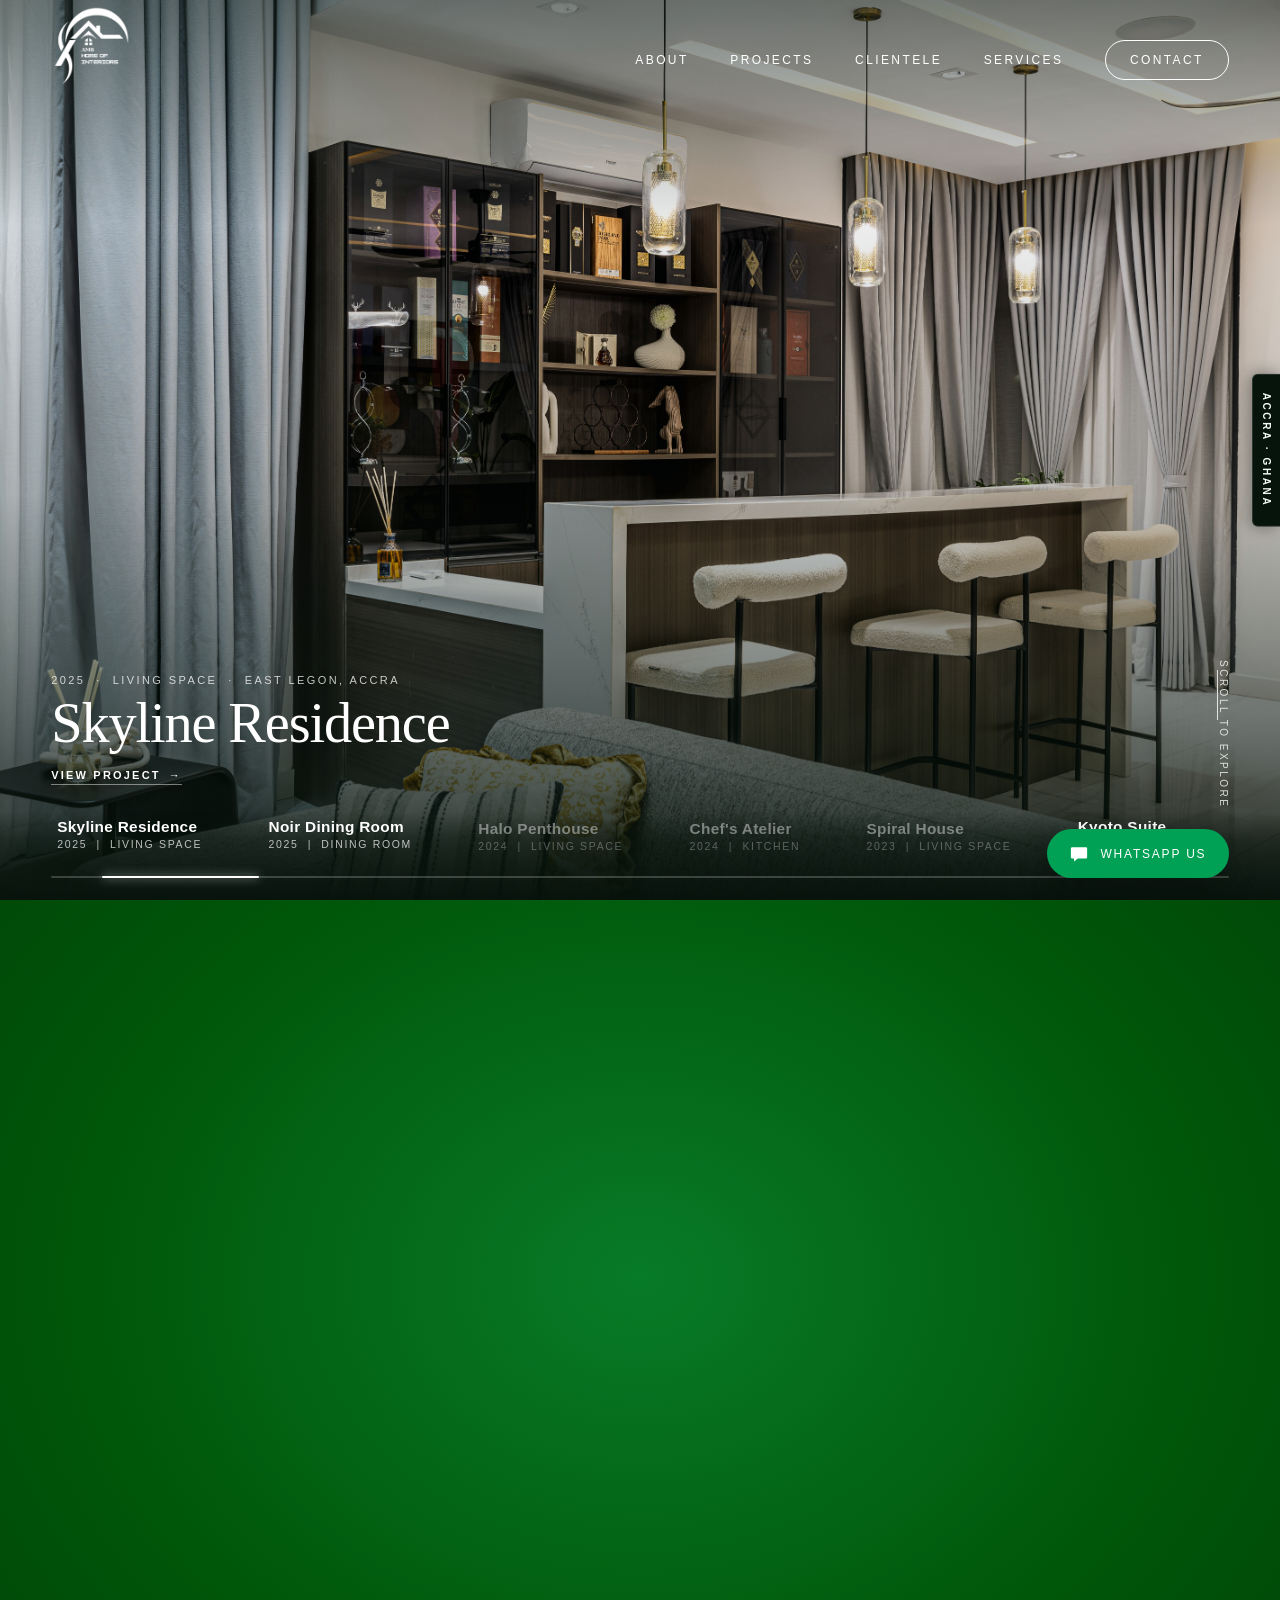
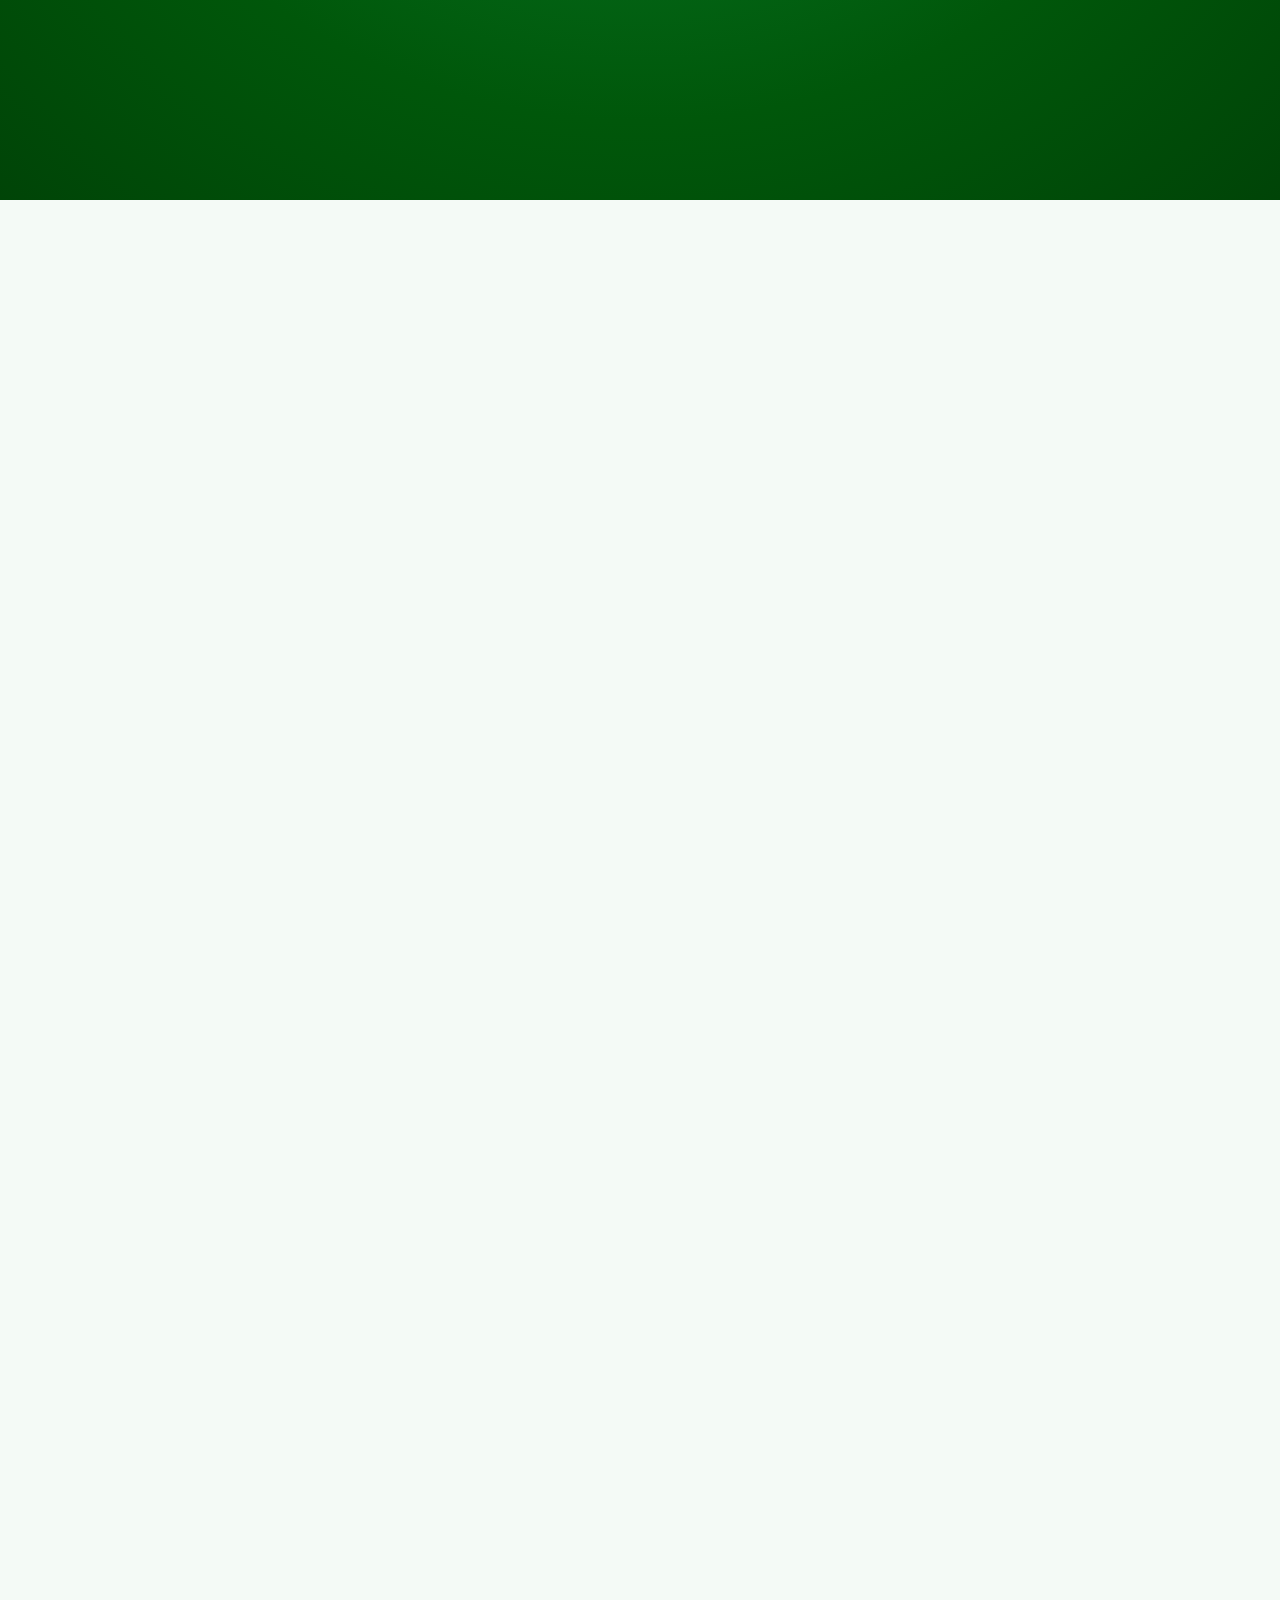
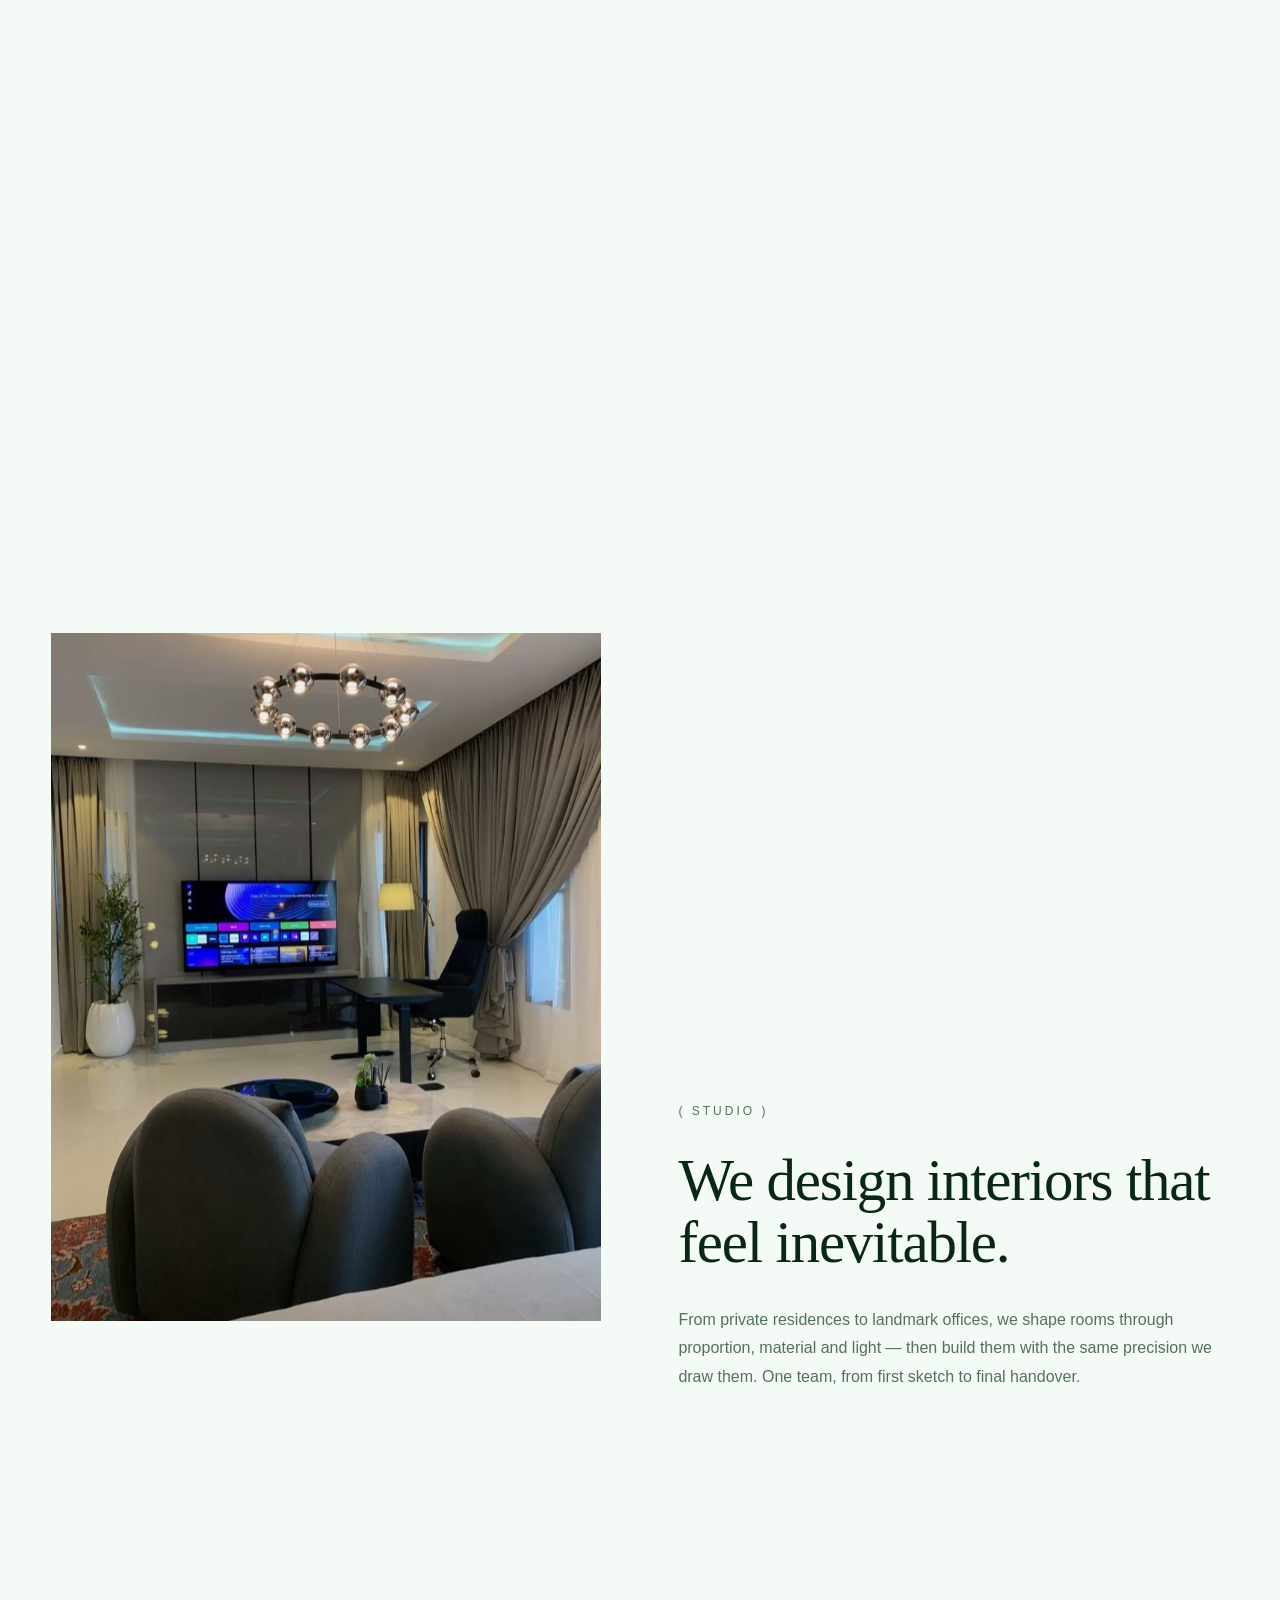
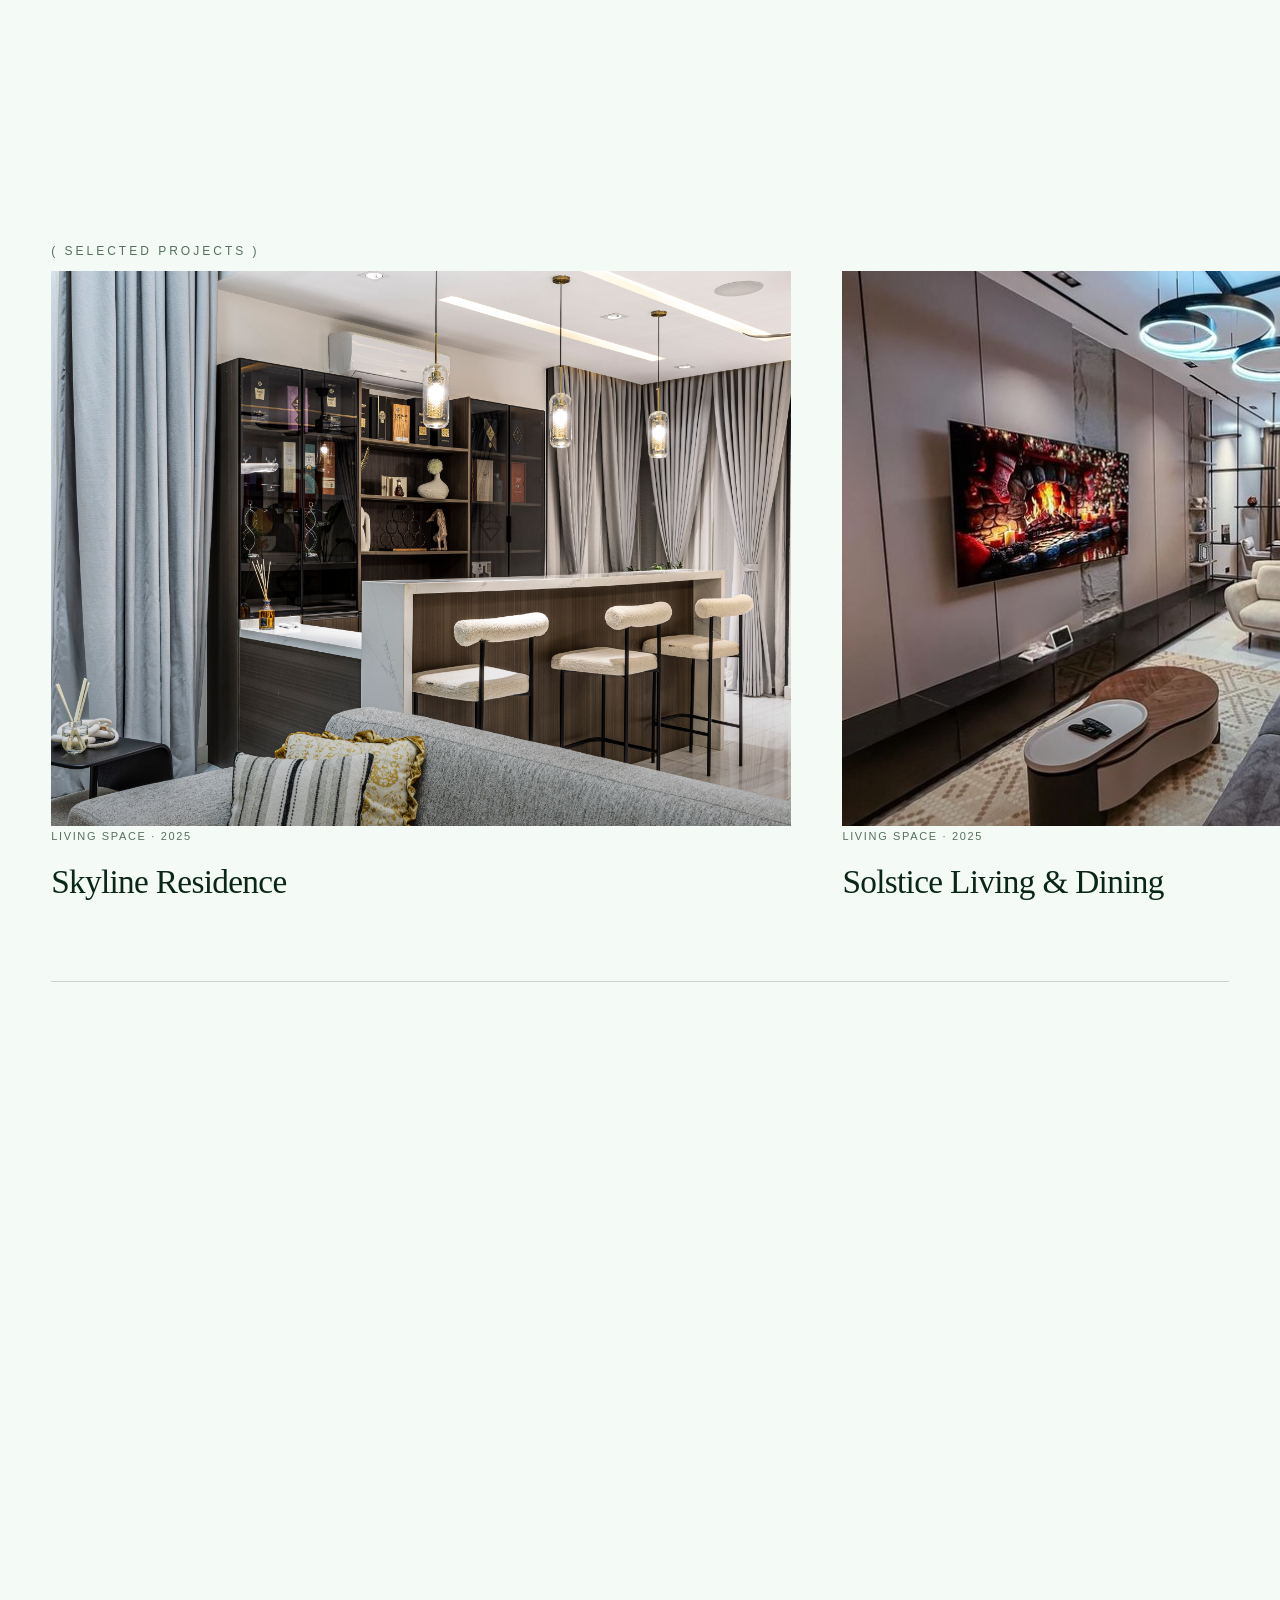
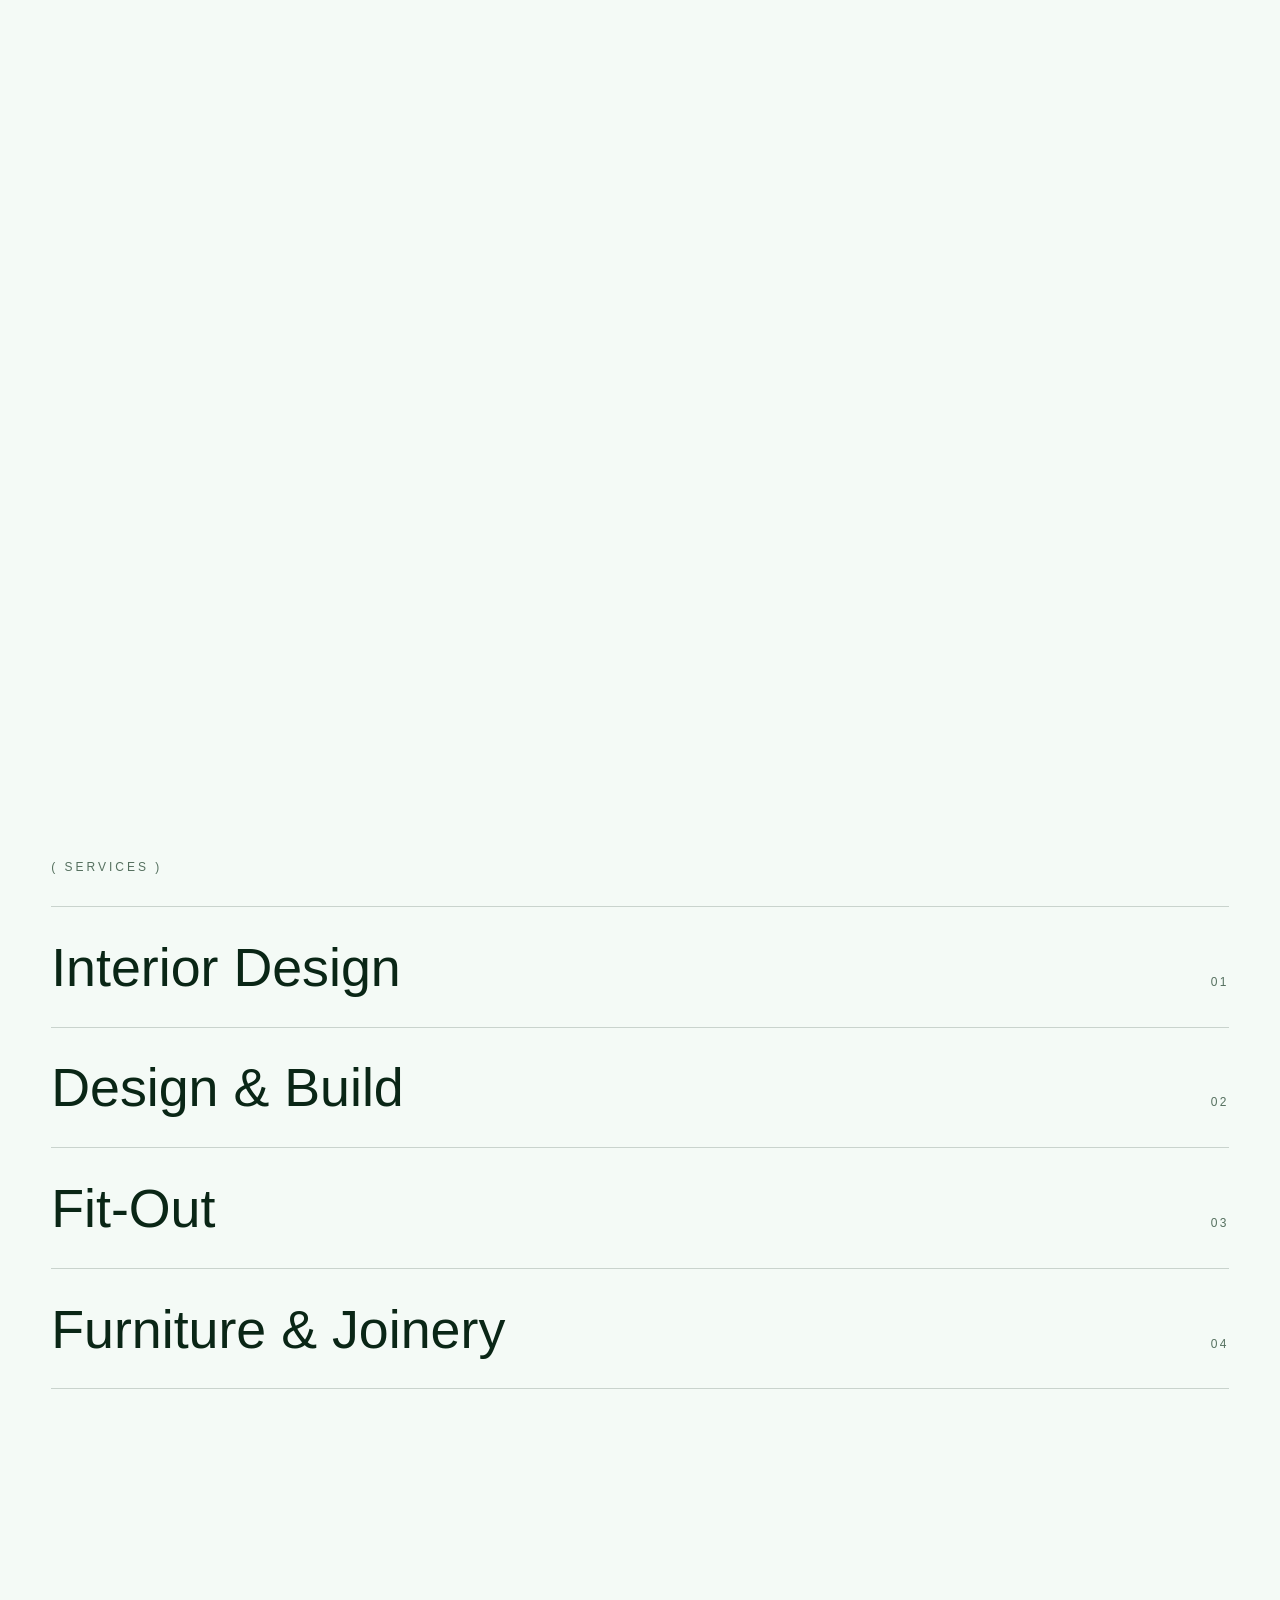
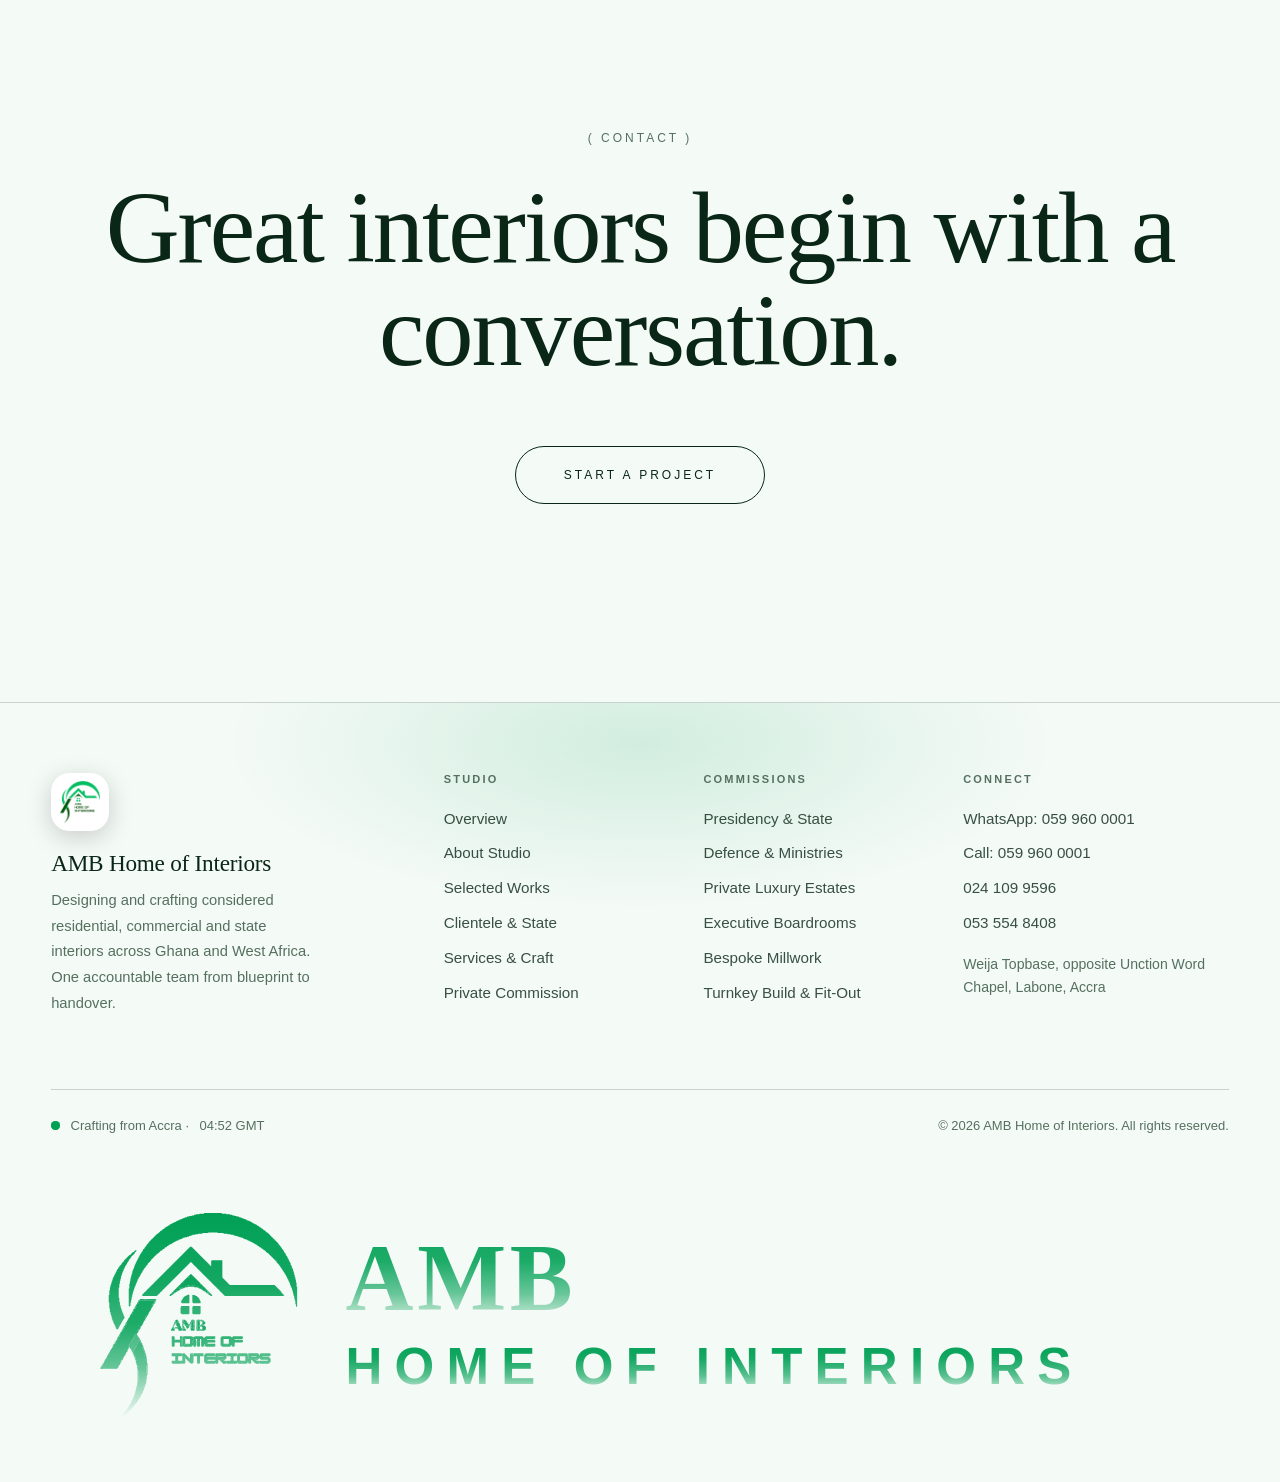
==== index.html @ 86f38d2a "feat: implement main JavaScript functionality and interactive gallery features" ====
<!DOCTYPE html>
<html lang="en">
<head>
<meta charset="utf-8">
<meta name="viewport" content="width=device-width, initial-scale=1, viewport-fit=cover">
<title>AMB Home of Interiors — Interior Design & Build</title>
<link rel="stylesheet" href="css/round8.css">
<link rel="stylesheet" href="css/borsch.css">
<link rel="stylesheet" href="css/style.css?v=20261027-round8">

<link rel="icon" href="images/favicon.png">
</head>
<body>
<div id="pre"><h1 class="pre-brand"><span class="pre-brand-amb">AMB</span><span class="pre-brand-sub">HOME OF INTERIORS</span></h1><div class="pre-loading"><b class="serif" id="cnt">0</b><span>%</span></div><span class="lg pre-logo" aria-label="AMB Home of Interiors logo"></span></div>
<div id="menu"><div class="top"><span class="lg badge" style="width:68px;height:68px"></span><button id="mx">Close</button></div><ul><li style="--n:0"><a href="#/"><em style="font-style:normal">Home</em><span>01</span></a></li><li style="--n:1"><a href="#/about"><em style="font-style:normal">About</em><span>02</span></a></li><li style="--n:2"><a href="#/projects"><em style="font-style:normal">Projects</em><span>03</span></a></li><li style="--n:3"><a href="#/clientele"><em style="font-style:normal">Clientele</em><span>04</span></a></li><li style="--n:4"><a href="#/services"><em style="font-style:normal">Services</em><span>05</span></a></li><li style="--n:5"><a href="#/contact"><em style="font-style:normal">Contact</em><span>06</span></a></li></ul><div class="ct2"><span><a href="https://wa.me/233599600001" target="_blank" rel="noopener">WhatsApp: 059 960 0001</a><br>Call: <a href="tel:+233599600001">059 960 0001</a> · <a href="tel:+233241099596">024 109 9596</a> · <a href="tel:+233535548408">053 554 8408</a></span><span>Weija Topbase, opposite Unction Word Chapel<br>Labone</span></div></div>
<div class="cur" id="cur" aria-hidden="true"><span class="cur-mark"><span class="lg"></span></span></div>
<a id="logo" href="#/" aria-label="AMB Home of Interiors"><span class="lg"></span></a>
<a id="wa" href="https://wa.me/233599600001" target="_blank" rel="noopener" aria-label="Chat on WhatsApp"><svg viewBox="0 0 32 32"><path d="M5 5h22a2 2 0 0 1 2 2v14a2 2 0 0 1-2 2H14l-6 5v-5H5a2 2 0 0 1-2-2V7a2 2 0 0 1 2-2z"/></svg><span>WhatsApp us</span></a>
<button class="footer-top-btn" id="back-to-top" type="button" aria-label="Back to top"><span class="footer-top-text">Back to top</span><span class="footer-top-icon" aria-hidden="true"><svg viewBox="0 0 16 16" fill="none" class="footer-top-arrow arrow-1" stroke="currentColor" stroke-width="2" stroke-linecap="round" stroke-linejoin="round"><path d="M8 12.5V3.5M3.5 8L8 3.5 12.5 8"/></svg><svg viewBox="0 0 16 16" fill="none" class="footer-top-arrow arrow-2" stroke="currentColor" stroke-width="2" stroke-linecap="round" stroke-linejoin="round"><path d="M8 12.5V3.5M3.5 8L8 3.5 12.5 8"/></svg></span></button>
<nav><div class="links"><a href="#/about">About</a><a href="#/projects">Projects</a><a href="#/clientele">Clientele</a><a href="#/services">Services</a><a href="#/contact">Contact</a></div><button id="mbtn" aria-label="Open menu"><span></span><span></span><span></span></button></nav>

<main class="page on" id="p-">
<div class="hero-pin" id="hero-pin">
<header class="hero" id="top">
  <div class="hero-track" id="hero-track"></div>
  <div class="hero-badge" aria-hidden="true"><span>ACCRA · GHANA</span></div>
  <div class="hero-foot">
    <div class="hero-strip" id="hero-strip"></div>
    <div class="hero-bar"><i id="hero-bar-prog"></i></div>
  </div>
  <div class="scroll">SCROLL TO EXPLORE</div>
</header>
</div>

<section class="about">
  <div class="ph im10 p rv" data-par="0.08"></div>
  <div class="rv">
    <div class="label">( Studio )</div>
    <h2 class="serif">We design interiors that feel inevitable.</h2>
    <p>From private residences to landmark offices, we shape rooms through proportion, material and light — then build them with the same precision we draw them. One team, from first sketch to final handover.</p>
  </div>
</section>



<section class="pin" id="work">
  <div class="stick">
    <div class="ptitle label">( Selected projects )</div>
    <div class="track" id="track"></div>
    <div class="bar"><i id="prog"></i></div>
  </div>
</section>

<section id="svc">
  <div class="label">( Services )</div>
  <div class="svc">
    <a href="#/services" data-g="im12">Interior Design <span>01</span></a>
    <a href="#/services" data-g="im9">Design &amp; Build <span>02</span></a>
    <a href="#/services" data-g="im11">Fit-Out <span>03</span></a>
    <a href="#/services" data-g="im1">Furniture &amp; Joinery <span>04</span></a>
  </div>
</section>
<div id="hov" class="ph g1"></div>

<section class="cta" id="contact">
  <div class="label">( Contact )</div>
  <h2 class="serif rv">Great interiors begin with a conversation.</h2>
  <a class="btn rv" href="#/contact">Start a project</a>
</section>
</main>

<main class="page" id="p-about">
<div class="pho"><div class="label">( About )</div><h1 class="serif"><span class="line"><span>Design is how </span></span> <span class="line"><span>we think.</span></span></h1></div>
<div class="band"><div class="ph im3" data-par="0.18"></div></div>
<section class="about"><div class="rv"><div class="label">( Philosophy )</div><h2 class="serif">Quiet luxury, built with precision.</h2><p>We believe a great interior is felt before it is seen. Every project begins with listening, then proportion, light and material — resolved in our own workshop and on site by one accountable team.</p></div><div class="ph im4 rv" style="aspect-ratio:4/5"></div></section>
<section><div class="stats"><div><b class="serif" data-count="3">0</b><span>Years in service</span></div><div><b class="serif" data-count="300" data-suffix="+">0</b><span>Over 300 spaces</span></div><div><b class="serif" data-count="8" data-suffix="+">0</b><span>Landmark clientele</span></div></div></section>
<section><div class="label">( Process )</div><div class="svc"><a>Listen &amp; discover <span>01</span></a><a>Concept &amp; materials <span>02</span></a><a>Detail &amp; engineer <span>03</span></a><a>Build &amp; handover <span>04</span></a></div></section>
<section><div class="label">( Principles )</div><div class="team rv"><div><div class="ph im8"></div><h4 class="serif">Light</h4><small>Layered, warm, never harsh</small></div><div><div class="ph im6"></div><h4 class="serif">Material</h4><small>Stone, timber, metal</small></div><div><div class="ph im9"></div><h4 class="serif">Proportion</h4><small>Volume with rhythm</small></div><div><div class="ph im11"></div><h4 class="serif">Craft</h4><small>Detailed by hand</small></div></div></section>
</main>

<main class="page" id="p-projects">
<div class="projects-hero-wrap" id="projects-hero-wrap">
  <video class="projects-hero-video" id="projects-hero-video" autoplay muted loop playsinline webkit-playsinline preload="auto">
    <source src="images/living%20room%20video%203.MOV" type="video/mp4">
    <source src="images/living%20room%20video%203.MOV" type="video/quicktime">
  </video>
</div>
<div class="chips"><button class="on" data-f="all">All</button><button data-f="living">Living</button><button data-f="kitchen">Kitchens</button><button data-f="dining">Dining</button></div>
<div class="grid"></div></main>

<main class="page" id="p-services">
<div class="pho"><div class="label">( Services )</div><h1 class="serif"><span class="line"><span>Design </span></span> <span class="line"><span>meets purpose.</span></span></h1></div>
<div class="sv"><div class="ph im12 rv"></div><div class="rv"><h2 class="serif">Interior Design</h2><p>Concept-to-detail design that balances atmosphere, function and timeless materials.</p><ul><li>Space planning</li><li>Material &amp; colour curation</li><li>3D visualisation</li></ul></div></div>
<div class="sv"><div class="ph im9 rv"></div><div class="rv"><h2 class="serif">Design &amp; Build</h2><p>One team, one contract. We design and deliver your space on time and on budget.</p><ul><li>Cost &amp; programme control</li><li>Site management</li><li>Quality handover</li></ul></div></div>
<div class="sv"><div class="ph im11 rv"></div><div class="rv"><h2 class="serif">Interior Fit-Out</h2><p>Precise execution of finishes, joinery, lighting and systems to the highest standard.</p><ul><li>Joinery &amp; metalwork</li><li>MEP coordination</li><li>Snagging &amp; aftercare</li></ul></div></div>
<div class="sv"><div class="ph im1 rv"></div><div class="rv"><h2 class="serif">Furniture &amp; Joinery</h2><p>Bespoke pieces made in our workshop, designed as part of the architecture of the room.</p><ul><li>Custom furniture</li><li>Lighting design</li><li>Art &amp; styling</li></ul></div></div>
</main>

<main class="page" id="p-contact">
<header class="contact-intro">
  <div class="label">( Start a conversation )</div>
  <h1 class="serif">Tell us about the space you <i>imagine.</i></h1>
  <p>From the first sketch to the finishing touches, every considered interior starts with a conversation. Share a little about yours and our Accra studio will be in touch.</p>
</header>
<div class="contact-layout">
  <form class="f contact-form rv" id="form">
    <p class="contact-note">A few details help us make our first conversation count.</p>
    <div class="contact-fields">
      <label class="contact-field"><span>Your name <b>*</b></span><input id="fn" name="name" autocomplete="name" placeholder="How should we address you?" required></label>
      <label class="contact-field"><span>Email address <b>*</b></span><input id="fe" name="email" type="email" autocomplete="email" placeholder="you@example.com" required></label>
      <label class="contact-field"><span>Phone / WhatsApp <small>(optional)</small></span><input id="fp" name="phone" type="tel" autocomplete="tel" placeholder="+233"></label>
      <label class="contact-field"><span>What are you planning?</span><select id="fs" name="project"><option>Living Space</option><option>Kitchen</option><option>Dining Room</option><option>Full Home Interior</option><option>Office or Commercial Space</option><option>Other</option></select></label>
      <label class="contact-field"><span>Project location <small>(optional)</small></span><input id="fl" name="location" autocomplete="address-level2" placeholder="City or neighbourhood"></label>
      <label class="contact-field"><span>Approximate size <small>(optional)</small></span><input id="fa" name="area" inputmode="decimal" placeholder="If you know it"></label>
      <label class="contact-field contact-field-wide"><span>Your project, in a few words <b>*</b></span><textarea id="fm" name="message" rows="3" placeholder="Tell us what you’re hoping to create." required></textarea></label>
    </div>
    <button class="btn contact-submit" id="send" type="submit">Send your enquiry <span aria-hidden="true">↗</span></button>
    <p id="ok" class="contact-success" role="status" aria-live="polite" hidden>Opening WhatsApp with your project details. We look forward to hearing from you.</p>
    <p class="contact-privacy">Your details are only used to respond to your enquiry.</p>
  </form>
  <aside class="contact-aside rv">
    <div class="contact-image"><div class="ph im2" role="img" aria-label="A bright, contemporary kitchen interior"></div><span class="contact-image-caption">( A considered space, made for living )</span></div>
    <div class="contact-details">
      <div><span class="label">WhatsApp</span><a href="https://wa.me/233599600001" target="_blank" rel="noopener">059 960 0001 <span aria-hidden="true">↗</span></a></div>
      <div><span class="label">Call the studio</span><a href="tel:+233599600001">059 960 0001</a><a href="tel:+233241099596">024 109 9596</a><a href="tel:+233535548408">053 554 8408</a></div>
      <div><span class="label">Visit us</span><p>Weija Topbase, opposite Unction Word Chapel<br>Labone, Accra</p></div>
      <div><span class="label">Studio hours</span><p>Monday – Friday<br>By appointment</p></div>
    </div>
  </aside>
</div>
<section class="contact-faq">
  <div><div class="label">( Before we begin )</div><h2 class="serif">A few helpful things.</h2></div>
  <div class="contact-questions">
    <details><summary>What kinds of projects do you take on?<span aria-hidden="true">+</span></summary><p>We design and deliver residential interiors, including kitchens, living and dining spaces, and full-home projects, as well as selected office and commercial interiors.</p></details>
    <details><summary>Where does AMB work?<span aria-hidden="true">+</span></summary><p>Our studio is based in Accra, and we work with clients across Accra and surrounding communities. Share your project location and we can discuss the best way to work together.</p></details>
    <details><summary>What happens after I send my enquiry?<span aria-hidden="true">+</span></summary><p>We’ll review your project details and contact you to arrange an initial conversation about your space, priorities and next steps.</p></details>
  </div>
</section>
</main>

<main class="page" id="p-project">
<div class="prh"><div class="ph g1" id="pj-img"></div><div class="pho"><div class="label" id="pj-c" style="color:inherit"></div><h1 class="serif"><span class="line"><span id="pj-tt"></span></span></h1></div><button class="gallery-open" id="pj-open" type="button">Explore the project <span aria-hidden="true">↗</span></button></div>
<div class="meta"><div><span>Location</span><b class="serif" id="pj-l"></b></div><div><span>Year</span><b class="serif" id="pj-y"></b></div><div><span>Area</span><b class="serif" id="pj-a"></b></div><div><span>Type</span><b class="serif" id="pj-k"></b></div></div>
<section class="about" style="grid-template-columns:1fr 2fr"><div class="label rv"><a href="#/projects">← All projects</a></div><p class="serif rv" id="pj-d" style="font-size:clamp(1.5rem,2.8vw,2.6rem);line-height:1.3;color:var(--fg);max-width:none"></p></section>
<div class="gal" id="pj-g"></div>
<a class="nx" id="pj-n" href="#"><div class="label">( Next project )</div><h2 class="serif" id="pj-nt"></h2></a>
</main>

<dialog class="gallery-viewer" id="gallery-viewer" aria-label="Project image gallery">
  <div class="viewer-shell">
    <div class="viewer-top"><p class="label" id="viewer-title"></p><div><span id="viewer-count" aria-live="polite"></span><button class="viewer-close" id="viewer-close" type="button">Close <span aria-hidden="true">×</span></button></div></div>
    <div class="viewer-stage"><button class="viewer-arrow" id="viewer-prev" type="button" aria-label="Previous photo">←</button><img id="viewer-image" alt=""><button class="viewer-arrow" id="viewer-next" type="button" aria-label="Next photo">→</button></div>
    <div class="viewer-bottom"><p class="viewer-caption" id="viewer-caption"></p><div class="viewer-thumbs" id="viewer-thumbs" aria-label="Choose a project photo"></div></div>
  </div>
</dialog>

<main class="page" id="p-clientele">
<div class="pho">
  <div class="label">( Clientele &amp; Institutional Commissions )</div>
  <h1 class="serif"><span class="line"><span>Spaces of state, </span></span> <span class="line"><span>governance &amp; craft.</span></span></h1>
  <p class="clientele-intro">From the official seat of the Presidency at Flagstaff House to senior military command institutions and regional commissions across Togo and Benin, AMB Home of Interiors is trusted where discretion, craftsmanship, and quiet luxury matter most.</p>
</div>

<section style="padding-top:0">
  <div class="clientele-filters">
    <button class="on" data-cf="all">All Commissions (8)</button>
    <button data-cf="state">State &amp; Presidency</button>
    <button data-cf="defence">Defence &amp; Security</button>
    <button data-cf="gov">Ministries &amp; Public</button>
    <button data-cf="regional">Commercial &amp; Regional</button>
  </div>

  <div class="clientele-grid">
    <article class="client-card rv" data-sector="state">
      <div class="client-card-top">
        <span class="client-badge">State &amp; Presidency</span>
        <span class="client-loc">Accra, Ghana</span>
      </div>
      <div class="client-card-body">
        <span class="client-num">01</span>
        <h2 class="serif client-title">Flagstaff House</h2>
        <p class="client-desc">The official seat of the President of Ghana. Bespoke executive interior refurbishment, ceremonial state reception suites, handcrafted architectural wood panelling and presidential administrative quarters.</p>
        <div class="client-tags">
          <span>Executive Suites</span>
          <span>Acoustic Panelling</span>
          <span>Ceremonial State</span>
        </div>
      </div>
    </article>

    <article class="client-card rv" data-sector="gov">
      <div class="client-card-top">
        <span class="client-badge">Government Ministerial</span>
        <span class="client-loc">Accra, Ghana</span>
      </div>
      <div class="client-card-body">
        <span class="client-num">02</span>
        <h2 class="serif client-title">Ministry of Health Directorate</h2>
        <p class="client-desc">National ministerial headquarters directorate suites, executive conference facilities, acoustic glass division, custom cabinetry and ergonomically engineered commercial interiors.</p>
        <div class="client-tags">
          <span>Directorate Suites</span>
          <span>Executive Boardrooms</span>
          <span>Commercial Fit-Out</span>
        </div>
      </div>
    </article>

    <article class="client-card rv" data-sector="defence">
      <div class="client-card-top">
        <span class="client-badge">Defence &amp; Armed Forces</span>
        <span class="client-loc">Teshie / Accra</span>
      </div>
      <div class="client-card-body">
        <span class="client-num">03</span>
        <h2 class="serif client-title">Ghana Armed Forces <small class="client-sub">(Staff College)</small></h2>
        <p class="client-desc">GAF Command and Staff College senior officers' mess, auditorium, command lecture halls, and dignitary briefing facilities resolved with distinguished timber and brass architectural detailing.</p>
        <div class="client-tags">
          <span>Command Briefing</span>
          <span>Officers' Mess</span>
          <span>Solid Timber Joinery</span>
        </div>
      </div>
    </article>

    <article class="client-card rv" data-sector="defence">
      <div class="client-card-top">
        <span class="client-badge">National Security</span>
        <span class="client-loc">Accra, Ghana</span>
      </div>
      <div class="client-card-body">
        <span class="client-num">04</span>
        <h2 class="serif client-title">Narcotics Control Commission</h2>
        <p class="client-desc">National headquarters interior architecture, executive commission suites, tactical command briefing chambers, secure operational administrative facilities, and custom joinery.</p>
        <div class="client-tags">
          <span>HQ Directorate</span>
          <span>Secure Chambers</span>
          <span>Custom Cabinetry</span>
        </div>
      </div>
    </article>

    <article class="client-card rv" data-sector="state">
      <div class="client-card-top">
        <span class="client-badge">Executive Residence</span>
        <span class="client-loc">Accra, Ghana</span>
      </div>
      <div class="client-card-body">
        <span class="client-num">05</span>
        <h2 class="serif client-title">Chief of Staff's Residence</h2>
        <p class="client-desc">Official diplomatic executive residence interior architecture and fit-out. Sophisticated private quarters, dignitary dining room, bespoke furniture, and ambient architectural lighting.</p>
        <div class="client-tags">
          <span>Diplomatic Residence</span>
          <span>Bespoke Lighting</span>
          <span>Turnkey Joinery</span>
        </div>
      </div>
    </article>

    <article class="client-card rv" data-sector="state">
      <div class="client-card-top">
        <span class="client-badge">State &amp; Presidency</span>
        <span class="client-loc">Accra, Ghana</span>
      </div>
      <div class="client-card-body">
        <span class="client-num">06</span>
        <h2 class="serif client-title">Office of the President <small class="client-sub">(Annex)</small></h2>
        <p class="client-desc">Executive presidential administration chambers, high-level diplomatic meeting suites, conference facilities, and tailored architectural panelling built to presidential standards.</p>
        <div class="client-tags">
          <span>Presidential Annex</span>
          <span>Diplomatic Chambers</span>
          <span>Architectural Fit-Out</span>
        </div>
      </div>
    </article>

    <article class="client-card rv" data-sector="regional">
      <div class="client-card-top">
        <span class="client-badge">Commercial Construction</span>
        <span class="client-loc">Accra, Ghana</span>
      </div>
      <div class="client-card-body">
        <span class="client-num">07</span>
        <h2 class="serif client-title">Williot Construction</h2>
        <p class="client-desc">Commercial construction and turnkey interior fit-out partnership, providing custom millwork, premium surfaces, and comprehensive finishings for landmark residential developments.</p>
        <div class="client-tags">
          <span>Development Partner</span>
          <span>Turnkey Fit-Out</span>
          <span>Architectural Millwork</span>
        </div>
      </div>
    </article>

    <article class="client-card rv" data-sector="regional">
      <div class="client-card-top">
        <span class="client-badge">Regional &amp; Cross-Border</span>
        <span class="client-loc">Lomé &amp; Cotonou</span>
      </div>
      <div class="client-card-body">
        <span class="client-num">08</span>
        <h2 class="serif client-title">Togo &amp; Benin Commissions</h2>
        <p class="client-desc">Regional cross-border interior architecture commissions across West Africa. Delivering luxury private villas, diplomatic apartments, and commercial projects from our Accra craft workshop.</p>
        <div class="client-tags">
          <span>West Africa Delivery</span>
          <span>Luxury Residences</span>
          <span>Cross-Border Craft</span>
        </div>
      </div>
    </article>
  </div>

  <div class="clientele-cta rv">
    <div class="label">( Discretion &amp; Craftsmanship )</div>
    <h3 class="serif">Delivering excellence for public institutions and private estates.</h3>
    <p>Whether for high-security executive suites, diplomatic residences, or commercial headquarters, our team handles design, engineering, and build with total accountability.</p>
    <a class="btn" href="#/contact">Discuss an institutional commission ↗</a>
  </div>
</section>
</main>

<footer class="site-footer" id="site-footer">
  <div class="footer-glow" aria-hidden="true"></div>

  <div class="footer-inner">

    <!-- Multi-Column Directory -->
    <div class="footer-grid">
      <!-- Col 1: Brand Lockup -->
      <div class="footer-brand-col">
        <div class="footer-brand-lockup">
          <span class="lg badge footer-logo-badge" style="width:58px;height:58px"></span>
          <div>
            <b class="footer-brand-name serif">AMB Home of Interiors</b>
            <p class="footer-brand-desc">Designing and crafting considered residential, commercial and state interiors across Ghana and West Africa. One accountable team from blueprint to handover.</p>
          </div>
        </div>
      </div>

      <!-- Col 2: Studio Navigation -->
      <div class="footer-col">
        <p class="footer-col-title">Studio</p>
        <ul class="footer-nav-list">
          <li><a href="#/">Overview</a></li>
          <li><a href="#/about">About Studio</a></li>
          <li><a href="#/projects">Selected Works</a></li>
          <li><a href="#/clientele">Clientele &amp; State</a></li>
          <li><a href="#/services">Services &amp; Craft</a></li>
          <li><a href="#/contact">Private Commission</a></li>
        </ul>
      </div>

      <!-- Col 3: Sectors & Specialties -->
      <div class="footer-col">
        <p class="footer-col-title">Commissions</p>
        <ul class="footer-nav-list">
          <li><a href="#/clientele">Presidency &amp; State</a></li>
          <li><a href="#/clientele">Defence &amp; Ministries</a></li>
          <li><a href="#/projects">Private Luxury Estates</a></li>
          <li><a href="#/projects">Executive Boardrooms</a></li>
          <li><a href="#/services">Bespoke Millwork</a></li>
          <li><a href="#/services">Turnkey Build &amp; Fit-Out</a></li>
        </ul>
      </div>

      <!-- Col 4: Connect & Studio -->
      <div class="footer-col">
        <p class="footer-col-title">Connect</p>
        <ul class="footer-nav-list">
          <li><a href="https://wa.me/233599600001" target="_blank" rel="noopener">WhatsApp: 059 960 0001</a></li>
          <li><a href="tel:+233599600001">Call: 059 960 0001</a></li>
          <li><a href="tel:+233241099596">024 109 9596</a></li>
          <li><a href="tel:+233535548408">053 554 8408</a></li>
          <li class="footer-address">Weija Topbase, opposite Unction Word Chapel, Labone, Accra</li>
        </ul>
      </div>
    </div>

    <!-- Bottom Status & Utility Bar -->
    <div class="footer-utility-bar">
      <p class="footer-clock-wrap">
        <span class="footer-live-beacon" aria-hidden="true">
          <span class="footer-ping"></span>
          <span class="footer-dot"></span>
        </span>
        Crafting from Accra · <span id="footer-clock" class="tabular-nums">--:-- GMT</span>
      </p>
      <p class="footer-copy">© 2026 AMB Home of Interiors. All rights reserved.</p>
    </div>
  </div>

  <!-- Giant Stretchy Watermark Logo at the base -->
  <div class="footer-giant-mark" id="footer-giant-mark" aria-hidden="true">
    <div class="footer-giant-scaler">
      <svg xmlns="http://www.w3.org/2000/svg" viewBox="0 0 1200 240" class="footer-giant-svg" preserveAspectRatio="xMidYMid meet">
  <defs>
    <!-- Deep emerald mark gradient fading out at the foot -->
    <linearGradient id="giant-mark" x1="0" y1="0" x2="0" y2="100%">
      <stop offset="0%" stop-color="#00a055" stop-opacity="1" />
      <stop offset="35%" stop-color="#00a055" stop-opacity="0.92" />
      <stop offset="65%" stop-color="#00a055" stop-opacity="0.65" />
      <stop offset="88%" stop-color="#00a055" stop-opacity="0.25" />
      <stop offset="100%" stop-color="#00a055" stop-opacity="0" />
    </linearGradient>

    <!-- Deep typography gradient fading out at the foot of the letters -->
    <linearGradient id="giant-fade" x1="0" y1="0" x2="0" y2="100%">
      <stop offset="0%" stop-color="currentColor" stop-opacity="0.96" />
      <stop offset="35%" stop-color="currentColor" stop-opacity="0.88" />
      <stop offset="65%" stop-color="currentColor" stop-opacity="0.58" />
      <stop offset="88%" stop-color="currentColor" stop-opacity="0.20" />
      <stop offset="100%" stop-color="currentColor" stop-opacity="0" />
    </linearGradient>

    <!-- Unified top-to-bottom depth gradient for the entire container -->
    <linearGradient id="giant-depth" x1="0" y1="0" x2="0" y2="230" gradientUnits="userSpaceOnUse">
      <stop offset="0%" stop-color="#00a055" stop-opacity="1" />
      <stop offset="45%" stop-color="#00a055" stop-opacity="0.85" />
      <stop offset="78%" stop-color="#00a055" stop-opacity="0.35" />
      <stop offset="100%" stop-color="#00a055" stop-opacity="0" />
    </linearGradient>
  </defs>

  <!-- AMB Architectural Emblem (Deep Emerald with Fade at Base) -->
  <g transform="translate(45, 12) scale(0.60)">
    <path fill="url(#giant-mark)" d="M185 9h30v1h-30z M177 10h46v1h-46z M171 11h58v1h-58z M168 12h65v1h-65z M164 13h73v1h-73z M160 14h80v1h-80z M156 15h88v1h-88z M153 16h94v1h-94z M151 17h98v1h-98z M148 18h104v1h-104z M146 19h109v1h-109z M143 20h114v1h-114z M141 21h118v1h-118z M139 22h123v1h-123z M137 23h127v1h-127z M135 24h131v1h-131z M133 25h134v1h-134z M131 26h138v1h-138z M129 27h142v1h-142z M127 28h146v1h-146z M126 29h149v1h-149z M124 30h152v1h-152z M123 31h155v1h-155z M121 32h158v1h-158z M119 33h162v1h-162z M118 34h164v1h-164z M117 35h167v1h-167z M115 36h170v1h-170z M114 37h172v1h-172z M113 38h175v1h-175z M111 39h178v1h-178z M110 40h180v1h-180z M109 41h182v1h-182z M108 42h84v1h-84z M208 42h85v1h-85z M107 43h75v1h-75z M218 43h76v1h-76z M105 44h70v1h-70z M225 44h70v1h-70z M104 45h66v1h-66z M230 45h66v1h-66z M103 46h62v1h-62z M235 46h62v1h-62z M102 47h60v1h-60z M238 47h60v1h-60z M101 48h58v1h-58z M242 48h57v1h-57z M100 49h56v1h-56z M245 49h55v1h-55z M99 50h53v1h-53z M248 50h53v1h-53z M98 51h51v1h-51z M251 51h51v1h-51z M97 52h50v1h-50z M253 52h50v1h-50z M96 53h49v1h-49z M255 53h49v1h-49z M95 54h47v1h-47z M258 54h47v1h-47z M94 55h46v1h-46z M260 55h46v1h-46z M93 56h45v1h-45z M262 56h45v1h-45z M92 57h44v1h-44z M264 57h44v1h-44z M91 58h43v1h-43z M266 58h43v1h-43z M91 59h41v1h-41z M268 59h42v1h-42z M90 60h41v1h-41z M270 60h41v1h-41z M89 61h40v1h-40z M271 61h40v1h-40z M88 62h39v1h-39z M273 62h39v1h-39z M87 63h38v1h-38z M275 63h38v1h-38z M87 64h37v1h-37z M276 64h38v1h-38z M86 65h36v1h-36z M278 65h37v1h-37z M85 66h36v1h-36z M161 66h3v1h-3z M279 66h36v1h-36z M84 67h35v1h-35z M160 67h5v1h-5z M281 67h35v1h-35z M84 68h34v1h-34z M159 68h7v1h-7z M282 68h35v1h-35z M83 69h34v1h-34z M158 69h9v1h-9z M284 69h33v1h-33z M82 70h33v1h-33z M157 70h11v1h-11z M285 70h33v1h-33z M81 71h33v1h-33z M156 71h13v1h-13z M286 71h33v1h-33z M68 72h2v1h-2z M81 72h32v1h-32z M155 72h15v1h-15z M288 72h32v1h-32z M67 73h3v1h-3z M80 73h31v1h-31z M154 73h17v1h-17z M289 73h31v1h-31z M66 74h3v1h-3z M80 74h30v1h-30z M153 74h19v1h-19z M290 74h31v1h-31z M64 75h4v1h-4z M79 75h30v1h-30z M152 75h21v1h-21z M291 75h30v1h-30z M63 76h4v1h-4z M78 76h30v1h-30z M151 76h23v1h-23z M292 76h30v1h-30z M62 77h5v1h-5z M78 77h29v1h-29z M150 77h25v1h-25z M294 77h29v1h-29z M61 78h5v1h-5z M77 78h28v1h-28z M149 78h27v1h-27z M295 78h28v1h-28z M60 79h5v1h-5z M76 79h28v1h-28z M148 79h29v1h-29z M296 79h28v1h-28z M58 80h6v1h-6z M76 80h27v1h-27z M147 80h31v1h-31z M297 80h27v1h-27z M57 81h6v1h-6z M75 81h27v1h-27z M146 81h33v1h-33z M298 81h27v1h-27z M56 82h6v1h-6z M75 82h26v1h-26z M145 82h35v1h-35z M299 82h27v1h-27z M55 83h6v1h-6z M74 83h26v1h-26z M144 83h37v1h-37z M300 83h26v1h-26z M54 84h7v1h-7z M74 84h25v1h-25z M143 84h39v1h-39z M301 84h26v1h-26z M53 85h7v1h-7z M73 85h25v1h-25z M142 85h41v1h-41z M302 85h25v1h-25z M52 86h7v1h-7z M73 86h24v1h-24z M141 86h43v1h-43z M303 86h25v1h-25z M51 87h7v1h-7z M72 87h24v1h-24z M140 87h45v1h-45z M304 87h24v1h-24z M50 88h8v1h-8z M72 88h23v1h-23z M139 88h47v1h-47z M305 88h24v1h-24z M49 89h8v1h-8z M71 89h24v1h-24z M138 89h49v1h-49z M198 89h18v1h-18z M306 89h23v1h-23z M49 90h8v1h-8z M71 90h23v1h-23z M137 90h51v1h-51z M197 90h19v1h-19z M307 90h23v1h-23z M48 91h8v1h-8z M70 91h23v1h-23z M136 91h53v1h-53z M197 91h19v1h-19z M308 91h22v1h-22z M47 92h8v1h-8z M70 92h22v1h-22z M135 92h27v1h-27z M163 92h27v1h-27z M197 92h19v1h-19z M308 92h23v1h-23z M46 93h9v1h-9z M69 93h22v1h-22z M134 93h27v1h-27z M164 93h27v1h-27z M197 93h19v1h-19z M309 93h22v1h-22z M45 94h9v1h-9z M69 94h21v1h-21z M133 94h27v1h-27z M165 94h27v1h-27z M197 94h19v1h-19z M310 94h22v1h-22z M45 95h9v1h-9z M68 95h21v1h-21z M132 95h27v1h-27z M166 95h27v1h-27z M197 95h19v1h-19z M311 95h21v1h-21z M44 96h9v1h-9z M68 96h21v1h-21z M131 96h27v1h-27z M167 96h27v1h-27z M197 96h19v1h-19z M312 96h20v1h-20z M43 97h9v1h-9z M67 97h21v1h-21z M130 97h27v1h-27z M168 97h27v1h-27z M197 97h19v1h-19z M313 97h20v1h-20z M42 98h10v1h-10z M67 98h20v1h-20z M129 98h27v1h-27z M169 98h27v1h-27z M197 98h19v1h-19z M313 98h20v1h-20z M41 99h10v1h-10z M67 99h19v1h-19z M128 99h27v1h-27z M170 99h46v1h-46z M314 99h20v1h-20z M41 100h10v1h-10z M66 100h20v1h-20z M127 100h27v1h-27z M171 100h45v1h-45z M315 100h19v1h-19z M40 101h10v1h-10z M66 101h19v1h-19z M126 101h27v1h-27z M172 101h44v1h-44z M315 101h19v1h-19z M39 102h11v1h-11z M66 102h18v1h-18z M125 102h27v1h-27z M173 102h43v1h-43z M316 102h19v1h-19z M39 103h10v1h-10z M65 103h18v1h-18z M124 103h27v1h-27z M174 103h42v1h-42z M317 103h18v1h-18z M38 104h11v1h-11z M65 104h18v1h-18z M123 104h27v1h-27z M175 104h41v1h-41z M317 104h19v1h-19z M37 105h11v1h-11z M64 105h18v1h-18z M122 105h27v1h-27z M176 105h40v1h-40z M318 105h18v1h-18z M37 106h11v1h-11z M64 106h17v1h-17z M121 106h27v1h-27z M177 106h39v1h-39z M319 106h17v1h-17z M36 107h12v1h-12z M64 107h17v1h-17z M120 107h27v1h-27z M178 107h38v1h-38z M319 107h18v1h-18z M36 108h11v1h-11z M63 108h17v1h-17z M119 108h27v1h-27z M179 108h37v1h-37z M320 108h17v1h-17z M35 109h12v1h-12z M63 109h17v1h-17z M118 109h27v1h-27z M180 109h36v1h-36z M321 109h16v1h-16z M35 110h11v1h-11z M63 110h16v1h-16z M117 110h27v1h-27z M181 110h35v1h-35z M321 110h17v1h-17z M34 111h12v1h-12z M63 111h15v1h-15z M116 111h27v1h-27z M182 111h34v1h-34z M322 111h16v1h-16z M34 112h12v1h-12z M62 112h16v1h-16z M115 112h27v1h-27z M183 112h33v1h-33z M323 112h15v1h-15z M33 113h12v1h-12z M62 113h15v1h-15z M114 113h27v1h-27z M184 113h32v1h-32z M323 113h15v1h-15z M33 114h12v1h-12z M62 114h15v1h-15z M113 114h27v1h-27z M185 114h31v1h-31z M324 114h15v1h-15z M32 115h13v1h-13z M61 115h15v1h-15z M112 115h27v1h-27z M186 115h30v1h-30z M324 115h15v1h-15z M32 116h12v1h-12z M61 116h15v1h-15z M111 116h27v1h-27z M187 116h29v1h-29z M325 116h14v1h-14z M31 117h13v1h-13z M61 117h14v1h-14z M110 117h27v1h-27z M159 117h1v1h-1z M188 117h28v1h-28z M325 117h14v1h-14z M31 118h13v1h-13z M61 118h13v1h-13z M109 118h27v1h-27z M158 118h1v1h-1z M189 118h27v1h-27z M326 118h14v1h-14z M30 119h14v1h-14z M60 119h14v1h-14z M108 119h27v1h-27z M190 119h27v1h-27z M326 119h14v1h-14z M30 120h13v1h-13z M60 120h13v1h-13z M107 120h27v1h-27z M191 120h27v1h-27z M327 120h13v1h-13z M30 121h13v1h-13z M60 121h13v1h-13z M106 121h27v1h-27z M192 121h27v1h-27z M327 121h13v1h-13z M29 122h14v1h-14z M60 122h12v1h-12z M105 122h27v1h-27z M193 122h27v1h-27z M328 122h13v1h-13z M29 123h14v1h-14z M60 123h12v1h-12z M104 123h27v1h-27z M194 123h27v1h-27z M328 123h13v1h-13z M29 124h13v1h-13z M59 124h13v1h-13z M103 124h27v1h-27z M195 124h27v1h-27z M329 124h12v1h-12z M28 125h14v1h-14z M59 125h12v1h-12z M102 125h27v1h-27z M196 125h27v1h-27z M329 125h12v1h-12z M28 126h14v1h-14z M59 126h12v1h-12z M101 126h27v1h-27z M150 126h1v1h-1z M197 126h27v1h-27z M330 126h11v1h-11z M28 127h14v1h-14z M59 127h11v1h-11z M100 127h27v1h-27z M198 127h27v1h-27z M330 127h12v1h-12z M27 128h15v1h-15z M59 128h11v1h-11z M99 128h27v1h-27z M199 128h27v1h-27z M331 128h11v1h-11z M27 129h14v1h-14z M58 129h11v1h-11z M98 129h27v1h-27z M178 129h1v1h-1z M200 129h27v1h-27z M331 129h11v1h-11z M27 130h14v1h-14z M58 130h11v1h-11z M97 130h27v1h-27z M201 130h27v1h-27z M331 130h11v1h-11z M26 131h15v1h-15z M58 131h11v1h-11z M96 131h27v1h-27z M202 131h103v1h-103z M332 131h10v1h-10z M26 132h15v1h-15z M58 132h10v1h-10z M95 132h27v1h-27z M156 132h4v1h-4z M164 132h1v1h-1z M166 132h1v1h-1z M168 132h1v1h-1z M203 132h103v1h-103z M332 132h10v1h-10z M26 133h15v1h-15z M58 133h10v1h-10z M94 133h27v1h-27z M153 133h1v1h-1z M204 133h103v1h-103z M332 133h10v1h-10z M26 134h15v1h-15z M58 134h9v1h-9z M93 134h27v1h-27z M142 134h1v1h-1z M173 134h2v1h-2z M182 134h1v1h-1z M205 134h103v1h-103z M333 134h10v1h-10z M25 135h16v1h-16z M58 135h9v1h-9z M92 135h27v1h-27z M147 135h1v1h-1z M206 135h103v1h-103z M333 135h10v1h-10z M25 136h15v1h-15z M58 136h9v1h-9z M91 136h27v1h-27z M145 136h1v1h-1z M207 136h103v1h-103z M334 136h9v1h-9z M25 137h15v1h-15z M57 137h9v1h-9z M90 137h27v1h-27z M143 137h2v1h-2z M179 137h1v1h-1z M208 137h103v1h-103z M334 137h9v1h-9z M25 138h15v1h-15z M57 138h9v1h-9z M89 138h27v1h-27z M209 138h103v1h-103z M334 138h9v1h-9z M25 139h15v1h-15z M57 139h9v1h-9z M88 139h27v1h-27z M188 139h1v1h-1z M210 139h103v1h-103z M335 139h8v1h-8z M24 140h16v1h-16z M57 140h8v1h-8z M87 140h27v1h-27z M211 140h103v1h-103z M335 140h8v1h-8z M24 141h16v1h-16z M57 141h8v1h-8z M86 141h27v1h-27z M133 141h1v1h-1z M138 141h1v1h-1z M186 141h1v1h-1z M190 141h1v1h-1z M212 141h103v1h-103z M335 141h8v1h-8z M24 142h16v1h-16z M57 142h8v1h-8z M85 142h27v1h-27z M191 142h2v1h-2z M213 142h103v1h-103z M336 142h7v1h-7z M24 143h16v1h-16z M57 143h7v1h-7z M84 143h27v1h-27z M136 143h1v1h-1z M192 143h2v1h-2z M214 143h102v1h-102z M336 143h7v1h-7z M24 144h16v1h-16z M57 144h7v1h-7z M83 144h27v1h-27z M131 144h1v1h-1z M134 144h2v1h-2z M190 144h1v1h-1z M193 144h2v1h-2z M215 144h102v1h-102z M336 144h7v1h-7z M24 145h16v1h-16z M57 145h7v1h-7z M82 145h27v1h-27z M129 145h1v1h-1z M133 145h1v1h-1z M192 145h1v1h-1z M194 145h2v1h-2z M216 145h102v1h-102z M336 145h7v1h-7z M24 146h16v1h-16z M57 146h7v1h-7z M81 146h27v1h-27z M128 146h3v1h-3z M132 146h1v1h-1z M192 146h5v1h-5z M217 146h102v1h-102z M337 146h6v1h-6z M24 147h16v1h-16z M57 147h6v1h-6z M80 147h27v1h-27z M127 147h5v1h-5z M158 147h1v1h-1z M193 147h5v1h-5z M218 147h102v1h-102z M337 147h6v1h-6z M23 148h17v1h-17z M57 148h6v1h-6z M80 148h26v1h-26z M127 148h3v1h-3z M156 148h4v1h-4z M165 148h4v1h-4z M195 148h4v1h-4z M219 148h102v1h-102z M337 148h6v1h-6z M23 149h17v1h-17z M57 149h6v1h-6z M80 149h25v1h-25z M127 149h2v1h-2z M154 149h6v1h-6z M165 149h6v1h-6z M196 149h2v1h-2z M220 149h100v1h-100z M337 149h6v1h-6z M23 150h17v1h-17z M57 150h6v1h-6z M152 150h8v1h-8z M165 150h8v1h-8z M338 150h5v1h-5z M23 151h17v1h-17z M57 151h5v1h-5z M151 151h9v1h-9z M165 151h9v1h-9z M338 151h5v1h-5z M23 152h17v1h-17z M57 152h5v1h-5z M150 152h10v1h-10z M165 152h10v1h-10z M338 152h5v1h-5z M23 153h18v1h-18z M57 153h5v1h-5z M149 153h11v1h-11z M165 153h11v1h-11z M338 153h5v1h-5z M23 154h18v1h-18z M57 154h5v1h-5z M149 154h11v1h-11z M165 154h12v1h-12z M339 154h4v1h-4z M23 155h18v1h-18z M57 155h5v1h-5z M76 155h8v1h-8z M87 155h16v1h-16z M148 155h12v1h-12z M165 155h12v1h-12z M339 155h4v1h-4z M23 156h18v1h-18z M57 156h4v1h-4z M75 156h29v1h-29z M147 156h13v1h-13z M165 156h13v1h-13z M339 156h4v1h-4z M23 157h18v1h-18z M57 157h4v1h-4z M101 157h2v1h-2z M147 157h13v1h-13z M165 157h13v1h-13z M339 157h4v1h-4z M23 158h18v1h-18z M57 158h4v1h-4z M101 158h1v1h-1z M146 158h14v1h-14z M165 158h14v1h-14z M340 158h3v1h-3z M23 159h18v1h-18z M57 159h4v1h-4z M74 159h1v1h-1z M100 159h2v1h-2z M146 159h14v1h-14z M165 159h14v1h-14z M340 159h3v1h-3z M23 160h19v1h-19z M57 160h4v1h-4z M99 160h1v1h-1z M146 160h14v1h-14z M165 160h14v1h-14z M340 160h3v1h-3z M24 161h18v1h-18z M57 161h3v1h-3z M73 161h1v1h-1z M147 161h13v1h-13z M166 161h13v1h-13z M340 161h3v1h-3z M24 162h18v1h-18z M57 162h3v1h-3z M98 162h1v1h-1z M340 162h3v1h-3z M24 163h18v1h-18z M57 163h3v1h-3z M340 163h3v1h-3z M24 164h18v1h-18z M57 164h3v1h-3z M97 164h1v1h-1z M341 164h2v1h-2z M24 165h19v1h-19z M57 165h3v1h-3z M341 165h2v1h-2z M24 166h19v1h-19z M57 166h3v1h-3z M96 166h1v1h-1z M341 166h2v1h-2z M24 167h19v1h-19z M58 167h1v1h-1z M69 167h1v1h-1z M146 167h14v1h-14z M166 167h13v1h-13z M341 167h1v1h-1z M24 168h19v1h-19z M146 168h14v1h-14z M165 168h14v1h-14z M24 169h20v1h-20z M145 169h15v1h-15z M165 169h14v1h-14z M24 170h20v1h-20z M67 170h2v1h-2z M145 170h15v1h-15z M165 170h14v1h-14z M25 171h19v1h-19z M145 171h15v1h-15z M165 171h14v1h-14z M25 172h20v1h-20z M145 172h15v1h-15z M165 172h14v1h-14z M25 173h20v1h-20z M65 173h1v1h-1z M145 173h15v1h-15z M165 173h14v1h-14z M25 174h20v1h-20z M145 174h15v1h-15z M165 174h14v1h-14z M25 175h21v1h-21z M64 175h1v1h-1z M145 175h15v1h-15z M165 175h14v1h-14z M25 176h21v1h-21z M145 176h15v1h-15z M165 176h14v1h-14z M26 177h20v1h-20z M145 177h15v1h-15z M165 177h14v1h-14z M26 178h21v1h-21z M145 178h15v1h-15z M165 178h14v1h-14z M26 179h21v1h-21z M146 179h14v1h-14z M165 179h14v1h-14z M26 180h22v1h-22z M62 180h1v1h-1z M147 180h12v1h-12z M166 180h12v1h-12z M27 181h21v1h-21z M27 182h21v1h-21z M87 182h1v1h-1z M27 183h22v1h-22z M28 184h21v1h-21z M28 185h22v1h-22z M85 185h1v1h-1z M28 186h22v1h-22z M85 186h1v1h-1z M28 187h21v1h-21z M84 187h1v1h-1z M29 188h20v1h-20z M29 189h19v1h-19z M29 190h19v1h-19z M30 191h17v1h-17z M148 191h3v1h-3z M165 191h1v1h-1z M167 191h2v1h-2z M172 191h11v1h-11z M30 192h16v1h-16z M140 192h1v1h-1z M148 192h2v1h-2z M153 192h1v1h-1z M164 192h1v1h-1z M167 192h2v1h-2z M172 192h2v1h-2z M177 192h2v1h-2z M180 192h4v1h-4z M31 193h15v1h-15z M81 193h1v1h-1z M136 193h1v1h-1z M148 193h2v1h-2z M167 193h2v1h-2z M172 193h2v1h-2z M177 193h1v1h-1z M181 193h1v1h-1z M184 193h1v1h-1z M31 194h14v1h-14z M135 194h1v1h-1z M140 194h2v1h-2z M148 194h4v1h-4z M154 194h1v1h-1z M162 194h2v1h-2z M167 194h2v1h-2z M172 194h2v1h-2z M177 194h1v1h-1z M182 194h1v1h-1z M31 195h14v1h-14z M134 195h4v1h-4z M148 195h3v1h-3z M161 195h3v1h-3z M167 195h2v1h-2z M172 195h2v1h-2z M32 196h12v1h-12z M53 196h1v1h-1z M134 196h4v1h-4z M149 196h1v1h-1z M161 196h3v1h-3z M167 196h2v1h-2z M172 196h2v1h-2z M32 197h12v1h-12z M134 197h1v1h-1z M148 197h2v1h-2z M157 197h1v1h-1z M160 197h4v1h-4z M168 197h1v1h-1z M172 197h2v1h-2z M177 197h1v1h-1z M33 198h10v1h-10z M52 198h1v1h-1z M133 198h2v1h-2z M138 198h1v1h-1z M148 198h2v1h-2z M152 198h1v1h-1z M158 198h3v1h-3z M162 198h1v1h-1z M167 198h2v1h-2z M172 198h2v1h-2z M180 198h4v1h-4z M33 199h9v1h-9z M73 199h1v1h-1z M133 199h2v1h-2z M142 199h1v1h-1z M148 199h2v1h-2z M157 199h4v1h-4z M162 199h1v1h-1z M167 199h2v1h-2z M172 199h2v1h-2z M177 199h1v1h-1z M179 199h1v1h-1z M181 199h3v1h-3z M34 200h8v1h-8z M50 200h2v1h-2z M132 200h2v1h-2z M148 200h2v1h-2z M154 200h1v1h-1z M158 200h2v1h-2z M162 200h2v1h-2z M173 200h1v1h-1z M177 200h1v1h-1z M179 200h5v1h-5z M34 201h7v1h-7z M77 201h1v1h-1z M132 201h1v1h-1z M139 201h1v1h-1z M149 201h2v1h-2z M159 201h1v1h-1z M173 201h1v1h-1z M177 201h1v1h-1z M35 202h6v1h-6z M49 202h1v1h-1z M76 202h1v1h-1z M132 202h1v1h-1z M139 202h1v1h-1z M148 202h2v1h-2z M155 202h1v1h-1z M162 202h1v1h-1z M167 202h1v1h-1z M173 202h1v1h-1z M35 203h5v1h-5z M49 203h1v1h-1z M131 203h3v1h-3z M135 203h1v1h-1z M139 203h2v1h-2z M149 203h2v1h-2z M163 203h1v1h-1z M167 203h1v1h-1z M173 203h1v1h-1z M35 204h5v1h-5z M48 204h1v1h-1z M132 204h7v1h-7z M140 204h1v1h-1z M148 204h2v1h-2z M151 204h1v1h-1z M167 204h2v1h-2z M173 204h1v1h-1z M176 204h1v1h-1z M36 205h3v1h-3z M48 205h1v1h-1z M132 205h2v1h-2z M148 205h2v1h-2z M162 205h1v1h-1z M167 205h1v1h-1z M173 205h1v1h-1z M37 206h1v1h-1z M47 206h1v1h-1z M74 206h1v1h-1z M147 206h3v1h-3z M173 206h1v1h-1z M177 206h1v1h-1z M73 207h1v1h-1z M147 207h2v1h-2z M177 207h1v1h-1z M182 207h1v1h-1z M72 208h1v1h-1z M164 208h1v1h-1z M178 208h2v1h-2z M45 209h1v1h-1z M43 213h1v1h-1z M71 213h1v1h-1z M69 214h2v1h-2z M68 215h3v1h-3z M67 216h5v1h-5z M67 217h5v1h-5z M41 218h1v1h-1z M66 218h7v1h-7z M40 219h1v1h-1z M66 219h8v1h-8z M65 220h9v1h-9z M147 220h2v1h-2z M65 221h10v1h-10z M147 221h2v1h-2z M152 221h1v1h-1z M64 222h12v1h-12z M147 222h1v1h-1z M166 222h1v1h-1z M38 223h1v1h-1z M63 223h13v1h-13z M147 223h1v1h-1z M63 224h14v1h-14z M147 224h2v1h-2z M62 225h15v1h-15z M131 225h1v1h-1z M147 225h1v1h-1z M166 225h1v1h-1z M62 226h12v1h-12z M147 226h1v1h-1z M61 227h13v1h-13z M76 227h2v1h-2z M147 227h2v1h-2z M165 227h1v1h-1z M176 227h1v1h-1z M35 228h1v1h-1z M61 228h12v1h-12z M77 228h1v1h-1z M147 228h1v1h-1z M165 228h1v1h-1z M34 229h1v1h-1z M60 229h13v1h-13z M77 229h1v1h-1z M147 229h1v1h-1z M33 230h1v1h-1z M59 230h13v1h-13z M147 230h1v1h-1z M59 231h13v1h-13z M147 231h2v1h-2z M189 231h1v1h-1z M58 232h13v1h-13z M147 232h2v1h-2z M152 232h1v1h-1z M157 232h1v1h-1z M221 232h1v1h-1z M224 232h1v1h-1z M58 233h13v1h-13z M148 233h1v1h-1z M57 234h13v1h-13z M57 235h13v1h-13z M57 236h12v1h-12z M80 236h1v1h-1z M30 237h1v1h-1z M57 237h1v1h-1z M59 237h10v1h-10z M56 238h1v1h-1z M59 238h9v1h-9z M81 238h1v1h-1z M60 239h8v1h-8z M81 239h1v1h-1z M55 240h1v1h-1z M61 240h6v1h-6z M55 241h1v1h-1z M61 241h5v1h-5z M82 241h1v1h-1z M62 242h4v1h-4z M82 242h1v1h-1z M62 243h3v1h-3z M63 244h1v1h-1z M63 245h1v1h-1z M64 246h1v1h-1z M83 246h1v1h-1z M163 248h1v1h-1z M166 248h1v1h-1z M239 248h1v1h-1z M65 249h1v1h-1z M165 249h2v1h-2z M203 249h2v1h-2z M259 249h1v1h-1z M66 250h1v1h-1z M84 250h1v1h-1z M166 250h1v1h-1z M245 250h1v1h-1z M260 250h1v1h-1z M67 251h1v1h-1z M259 251h1v1h-1z M278 251h1v1h-1z M259 252h2v1h-2z M259 253h2v1h-2z M68 254h1v1h-1z M151 254h1v1h-1z M208 254h1v1h-1z M231 254h1v1h-1z M260 254h1v1h-1z M260 255h1v1h-1z M68 256h1v1h-1z M273 256h1v1h-1z M86 257h1v1h-1z M215 257h1v1h-1z M231 257h1v1h-1z M271 257h1v1h-1z M44 258h1v1h-1z M69 258h1v1h-1z M86 258h1v1h-1z M272 258h1v1h-1z M43 259h1v1h-1z M70 259h1v1h-1z M86 259h1v1h-1z M245 260h1v1h-1z M43 261h1v1h-1z M14 265h1v1h-1z M72 268h1v1h-1z M87 268h1v1h-1z M72 269h1v1h-1z M87 269h1v1h-1z M11 270h1v1h-1z M72 270h1v1h-1z M87 270h1v1h-1z M72 271h1v1h-1z M87 271h1v1h-1z M12 272h1v1h-1z M14 272h18v1h-18z M33 272h1v1h-1z M87 272h1v1h-1z M27 273h6v1h-6z M34 273h2v1h-2z M87 273h1v1h-1z M87 274h1v1h-1z M87 275h1v1h-1z M87 276h1v1h-1z M73 277h1v1h-1z M87 277h1v1h-1z M73 278h1v1h-1z M87 278h1v1h-1z M73 279h1v1h-1z M87 279h1v1h-1z M73 280h1v1h-1z M87 280h1v1h-1z M73 281h1v1h-1z M87 281h1v1h-1z M73 282h1v1h-1z M73 283h1v1h-1z M73 284h1v1h-1z M73 285h1v1h-1z M73 286h1v1h-1z M86 286h1v1h-1z M73 287h1v1h-1z M86 287h1v1h-1z M73 288h1v1h-1z M86 288h1v1h-1z M73 289h1v1h-1z M86 289h1v1h-1z M73 290h1v1h-1z M73 291h1v1h-1z M73 292h1v1h-1z M73 293h1v1h-1z M85 294h1v1h-1z M72 298h1v1h-1z M72 299h1v1h-1z M72 300h1v1h-1z M83 300h1v1h-1z M72 301h1v1h-1z M82 304h1v1h-1z M71 306h1v1h-1z M68 316h1v1h-1z M67 318h1v1h-1z M64 326h1v1h-1z M63 328h1v1h-1z M57 339h1v1h-1z M55 342h1v1h-1z M48 351h1v1h-1z M46 352h2v1h-2z M45 353h1v1h-1z M44 355h1v1h-1z " />
    <path fill="url(#giant-fade)" d="M161 113h3v1h-3z M160 114h5v1h-5z M159 115h7v1h-7z M158 116h9v1h-9z M157 117h2v1h-2z M160 117h8v1h-8z M156 118h2v1h-2z M159 118h10v1h-10z M155 119h15v1h-15z M154 120h17v1h-17z M153 121h19v1h-19z M152 122h21v1h-21z M151 123h23v1h-23z M150 124h25v1h-25z M149 125h27v1h-27z M148 126h2v1h-2z M151 126h26v1h-26z M147 127h31v1h-31z M146 128h33v1h-33z M145 129h33v1h-33z M179 129h1v1h-1z M144 130h37v1h-37z M143 131h39v1h-39z M142 132h14v1h-14z M160 132h4v1h-4z M165 132h1v1h-1z M167 132h1v1h-1z M169 132h14v1h-14z M141 133h12v1h-12z M154 133h30v1h-30z M140 134h2v1h-2z M143 134h14v1h-14z M168 134h5v1h-5z M175 134h7v1h-7z M183 134h2v1h-2z M139 135h8v1h-8z M148 135h5v1h-5z M173 135h13v1h-13z M138 136h7v1h-7z M146 136h4v1h-4z M176 136h11v1h-11z M137 137h6v1h-6z M145 137h2v1h-2z M178 137h1v1h-1z M180 137h8v1h-8z M136 138h9v1h-9z M180 138h9v1h-9z M135 139h9v1h-9z M182 139h6v1h-6z M189 139h1v1h-1z M134 140h8v1h-8z M183 140h8v1h-8z M134 141h4v1h-4z M139 141h1v1h-1z M185 141h1v1h-1z M187 141h3v1h-3z M191 141h1v1h-1z M132 142h7v1h-7z M187 142h4v1h-4z M131 143h5v1h-5z M188 143h4v1h-4z M130 144h1v1h-1z M132 144h2v1h-2z M189 144h1v1h-1z M191 144h2v1h-2z M130 145h3v1h-3z M191 145h1v1h-1z M193 145h1v1h-1z M131 146h1v1h-1z M126 148h1v1h-1z M84 155h3v1h-3z M74 157h27v1h-27z M73 158h28v1h-28z M102 158h1v1h-1z M73 159h1v1h-1z M75 159h25v1h-25z M72 160h27v1h-27z M100 160h2v1h-2z M72 161h1v1h-1z M74 161h27v1h-27z M71 162h27v1h-27z M99 162h2v1h-2z M71 163h29v1h-29z M70 164h27v1h-27z M98 164h1v1h-1z M69 165h30v1h-30z M69 166h27v1h-27z M97 166h1v1h-1z M68 167h1v1h-1z M70 167h28v1h-28z M342 167h1v1h-1z M68 168h29v1h-29z M67 169h29v1h-29z M69 170h27v1h-27z M66 171h29v1h-29z M65 172h30v1h-30z M66 173h28v1h-28z M64 174h30v1h-30z M65 175h28v1h-28z M63 176h29v1h-29z M63 177h29v1h-29z M62 178h29v1h-29z M62 179h29v1h-29z M61 180h1v1h-1z M63 180h27v1h-27z M60 181h30v1h-30z M60 182h27v1h-27z M88 182h1v1h-1z M59 183h30v1h-30z M59 184h29v1h-29z M58 185h27v1h-27z M86 185h1v1h-1z M58 186h27v1h-27z M86 186h1v1h-1z M57 187h27v1h-27z M85 187h1v1h-1z M56 188h30v1h-30z M56 189h29v1h-29z M55 190h30v1h-30z M137 190h3v1h-3z M148 190h5v1h-5z M164 190h4v1h-4z M173 190h5v1h-5z M179 190h3v1h-3z M55 191h29v1h-29z M136 191h5v1h-5z M151 191h3v1h-3z M163 191h2v1h-2z M166 191h1v1h-1z M183 191h1v1h-1z M54 192h29v1h-29z M136 192h4v1h-4z M150 192h3v1h-3z M154 192h1v1h-1z M163 192h1v1h-1z M165 192h2v1h-2z M174 192h3v1h-3z M184 192h1v1h-1z M54 193h27v1h-27z M82 193h1v1h-1z M135 193h1v1h-1z M137 193h5v1h-5z M150 193h6v1h-6z M162 193h5v1h-5z M174 193h3v1h-3z M182 193h2v1h-2z M185 193h1v1h-1z M53 194h29v1h-29z M136 194h4v1h-4z M152 194h2v1h-2z M155 194h1v1h-1z M164 194h3v1h-3z M174 194h3v1h-3z M183 194h4v1h-4z M52 195h30v1h-30z M138 195h5v1h-5z M151 195h6v1h-6z M164 195h3v1h-3z M174 195h4v1h-4z M182 195h5v1h-5z M52 196h1v1h-1z M54 196h27v1h-27z M138 196h5v1h-5z M148 196h1v1h-1z M150 196h8v1h-8z M164 196h3v1h-3z M174 196h4v1h-4z M182 196h5v1h-5z M51 197h30v1h-30z M137 197h7v1h-7z M151 197h6v1h-6z M164 197h4v1h-4z M174 197h3v1h-3z M181 197h5v1h-5z M51 198h1v1h-1z M53 198h27v1h-27z M137 198h1v1h-1z M139 198h5v1h-5z M153 198h5v1h-5z M163 198h4v1h-4z M174 198h4v1h-4z M184 198h1v1h-1z M50 199h23v1h-23z M74 199h6v1h-6z M138 199h4v1h-4z M143 199h1v1h-1z M152 199h5v1h-5z M163 199h4v1h-4z M174 199h3v1h-3z M178 199h1v1h-1z M180 199h1v1h-1z M52 200h27v1h-27z M138 200h7v1h-7z M153 200h1v1h-1z M155 200h3v1h-3z M164 200h5v1h-5z M172 200h1v1h-1z M174 200h3v1h-3z M178 200h1v1h-1z M184 200h2v1h-2z M49 201h28v1h-28z M140 201h5v1h-5z M148 201h1v1h-1z M154 201h5v1h-5z M162 201h7v1h-7z M172 201h1v1h-1z M174 201h3v1h-3z M178 201h1v1h-1z M180 201h7v1h-7z M48 202h1v1h-1z M50 202h26v1h-26z M77 202h1v1h-1z M131 202h1v1h-1z M140 202h6v1h-6z M150 202h1v1h-1z M154 202h1v1h-1z M156 202h3v1h-3z M163 202h4v1h-4z M168 202h1v1h-1z M172 202h1v1h-1z M174 202h4v1h-4z M182 202h6v1h-6z M48 203h1v1h-1z M50 203h27v1h-27z M136 203h3v1h-3z M141 203h5v1h-5z M148 203h1v1h-1z M151 203h1v1h-1z M155 203h4v1h-4z M162 203h1v1h-1z M164 203h3v1h-3z M168 203h1v1h-1z M172 203h1v1h-1z M174 203h4v1h-4z M182 203h6v1h-6z M47 204h1v1h-1z M49 204h28v1h-28z M130 204h2v1h-2z M139 204h1v1h-1z M141 204h6v1h-6z M150 204h1v1h-1z M155 204h3v1h-3z M162 204h5v1h-5z M172 204h1v1h-1z M174 204h2v1h-2z M177 204h1v1h-1z M182 204h6v1h-6z M47 205h1v1h-1z M49 205h27v1h-27z M130 205h2v1h-2z M140 205h7v1h-7z M150 205h3v1h-3z M163 205h4v1h-4z M168 205h1v1h-1z M172 205h1v1h-1z M174 205h4v1h-4z M182 205h6v1h-6z M46 206h1v1h-1z M48 206h26v1h-26z M75 206h1v1h-1z M129 206h6v1h-6z M141 206h6v1h-6z M150 206h4v1h-4z M162 206h7v1h-7z M172 206h1v1h-1z M174 206h3v1h-3z M178 206h1v1h-1z M181 206h7v1h-7z M46 207h27v1h-27z M74 207h1v1h-1z M129 207h6v1h-6z M141 207h6v1h-6z M149 207h5v1h-5z M162 207h7v1h-7z M172 207h5v1h-5z M178 207h4v1h-4z M183 207h4v1h-4z M45 208h27v1h-27z M73 208h1v1h-1z M129 208h6v1h-6z M142 208h6v1h-6z M149 208h5v1h-5z M163 208h1v1h-1z M165 208h3v1h-3z M172 208h6v1h-6z M180 208h5v1h-5z M46 209h28v1h-28z M44 210h29v1h-29z M43 211h30v1h-30z M43 212h29v1h-29z M42 213h1v1h-1z M44 213h27v1h-27z M42 214h27v1h-27z M41 215h27v1h-27z M41 216h26v1h-26z M40 217h27v1h-27z M39 218h2v1h-2z M42 218h24v1h-24z M130 218h4v1h-4z M144 218h4v1h-4z M150 218h14v1h-14z M169 218h13v1h-13z M188 218h16v1h-16z M215 218h15v1h-15z M234 218h16v1h-16z M39 219h1v1h-1z M41 219h25v1h-25z M130 219h5v1h-5z M144 219h22v1h-22z M167 219h17v1h-17z M186 219h18v1h-18z M214 219h17v1h-17z M233 219h18v1h-18z M38 220h27v1h-27z M130 220h5v1h-5z M144 220h3v1h-3z M149 220h35v1h-35z M186 220h18v1h-18z M213 220h38v1h-38z M38 221h27v1h-27z M130 221h5v1h-5z M144 221h3v1h-3z M149 221h3v1h-3z M153 221h51v1h-51z M213 221h38v1h-38z M37 222h27v1h-27z M130 222h5v1h-5z M144 222h3v1h-3z M148 222h18v1h-18z M167 222h36v1h-36z M213 222h37v1h-37z M37 223h1v1h-1z M39 223h24v1h-24z M130 223h5v1h-5z M144 223h3v1h-3z M148 223h5v1h-5z M161 223h10v1h-10z M173 223h5v1h-5z M180 223h10v1h-10z M213 223h5v1h-5z M227 223h10v1h-10z M36 224h27v1h-27z M130 224h17v1h-17z M149 224h4v1h-4z M161 224h10v1h-10z M173 224h5v1h-5z M180 224h23v1h-23z M213 224h5v1h-5z M227 224h23v1h-23z M36 225h26v1h-26z M130 225h1v1h-1z M132 225h15v1h-15z M148 225h5v1h-5z M161 225h5v1h-5z M167 225h5v1h-5z M173 225h5v1h-5z M180 225h24v1h-24z M213 225h5v1h-5z M227 225h24v1h-24z M35 226h27v1h-27z M74 226h4v1h-4z M130 226h17v1h-17z M148 226h5v1h-5z M161 226h11v1h-11z M173 226h5v1h-5z M180 226h24v1h-24z M213 226h5v1h-5z M227 226h24v1h-24z M34 227h27v1h-27z M74 227h2v1h-2z M130 227h17v1h-17z M149 227h4v1h-4z M161 227h4v1h-4z M166 227h6v1h-6z M173 227h3v1h-3z M177 227h1v1h-1z M180 227h24v1h-24z M213 227h5v1h-5z M227 227h24v1h-24z M34 228h1v1h-1z M36 228h25v1h-25z M73 228h4v1h-4z M130 228h17v1h-17z M148 228h5v1h-5z M161 228h4v1h-4z M166 228h6v1h-6z M173 228h5v1h-5z M180 228h24v1h-24z M213 228h5v1h-5z M227 228h23v1h-23z M33 229h1v1h-1z M35 229h25v1h-25z M73 229h4v1h-4z M78 229h1v1h-1z M130 229h5v1h-5z M144 229h3v1h-3z M148 229h5v1h-5z M161 229h11v1h-11z M173 229h5v1h-5z M180 229h11v1h-11z M213 229h5v1h-5z M227 229h10v1h-10z M34 230h25v1h-25z M72 230h8v1h-8z M130 230h5v1h-5z M144 230h3v1h-3z M148 230h5v1h-5z M161 230h11v1h-11z M173 230h5v1h-5z M180 230h11v1h-11z M213 230h5v1h-5z M227 230h10v1h-10z M32 231h27v1h-27z M72 231h8v1h-8z M130 231h5v1h-5z M144 231h3v1h-3z M149 231h23v1h-23z M173 231h5v1h-5z M180 231h9v1h-9z M190 231h14v1h-14z M213 231h24v1h-24z M31 232h27v1h-27z M71 232h9v1h-9z M130 232h5v1h-5z M144 232h3v1h-3z M149 232h3v1h-3z M153 232h4v1h-4z M158 232h14v1h-14z M173 232h5v1h-5z M180 232h5v1h-5z M186 232h18v1h-18z M213 232h8v1h-8z M222 232h2v1h-2z M225 232h12v1h-12z M31 233h27v1h-27z M71 233h10v1h-10z M130 233h5v1h-5z M144 233h4v1h-4z M149 233h23v1h-23z M173 233h5v1h-5z M180 233h5v1h-5z M186 233h18v1h-18z M213 233h18v1h-18z M232 233h5v1h-5z M30 234h27v1h-27z M70 234h11v1h-11z M130 234h5v1h-5z M144 234h21v1h-21z M167 234h4v1h-4z M173 234h5v1h-5z M180 234h5v1h-5z M186 234h18v1h-18z M214 234h17v1h-17z M232 234h5v1h-5z M30 235h27v1h-27z M70 235h12v1h-12z M131 235h3v1h-3z M145 235h3v1h-3z M150 235h14v1h-14z M167 235h4v1h-4z M174 235h3v1h-3z M181 235h3v1h-3z M188 235h15v1h-15z M216 235h13v1h-13z M233 235h3v1h-3z M29 236h28v1h-28z M69 236h11v1h-11z M81 236h1v1h-1z M29 237h1v1h-1z M31 237h26v1h-26z M69 237h13v1h-13z M28 238h28v1h-28z M68 238h13v1h-13z M82 238h1v1h-1z M28 239h29v1h-29z M68 239h13v1h-13z M82 239h1v1h-1z M27 240h28v1h-28z M67 240h16v1h-16z M26 241h29v1h-29z M66 241h16v1h-16z M83 241h1v1h-1z M26 242h29v1h-29z M66 242h16v1h-16z M83 242h1v1h-1z M25 243h30v1h-30z M65 243h19v1h-19z M25 244h29v1h-29z M64 244h21v1h-21z M24 245h29v1h-29z M64 245h21v1h-21z M24 246h29v1h-29z M65 246h18v1h-18z M84 246h1v1h-1z M23 247h29v1h-29z M64 247h22v1h-22z M130 247h17v1h-17z M149 247h3v1h-3z M162 247h4v1h-4z M167 247h17v1h-17z M188 247h15v1h-15z M205 247h16v1h-16z M224 247h17v1h-17z M243 247h15v1h-15z M260 247h17v1h-17z M281 247h16v1h-16z M22 248h30v1h-30z M65 248h21v1h-21z M130 248h23v1h-23z M161 248h2v1h-2z M164 248h2v1h-2z M167 248h17v1h-17z M186 248h36v1h-36z M223 248h16v1h-16z M240 248h1v1h-1z M242 248h17v1h-17z M260 248h18v1h-18z M280 248h18v1h-18z M22 249h29v1h-29z M66 249h20v1h-20z M130 249h24v1h-24z M161 249h4v1h-4z M167 249h17v1h-17z M186 249h17v1h-17z M205 249h54v1h-54z M260 249h18v1h-18z M279 249h19v1h-19z M21 250h30v1h-30z M65 250h1v1h-1z M67 250h17v1h-17z M85 250h1v1h-1z M130 250h25v1h-25z M161 250h5v1h-5z M167 250h17v1h-17z M185 250h60v1h-60z M246 250h14v1h-14z M261 250h37v1h-37z M21 251h29v1h-29z M66 251h1v1h-1z M68 251h19v1h-19z M130 251h17v1h-17z M148 251h8v1h-8z M161 251h23v1h-23z M185 251h18v1h-18z M204 251h19v1h-19z M224 251h16v1h-16z M241 251h18v1h-18z M260 251h18v1h-18z M279 251h18v1h-18z M20 252h29v1h-29z M66 252h21v1h-21z M136 252h5v1h-5z M148 252h9v1h-9z M161 252h6v1h-6z M173 252h5v1h-5z M185 252h5v1h-5z M204 252h5v1h-5z M218 252h5v1h-5z M230 252h5v1h-5z M241 252h5v1h-5z M255 252h4v1h-4z M261 252h4v1h-4z M274 252h10v1h-10z M20 253h29v1h-29z M67 253h20v1h-20z M136 253h5v1h-5z M148 253h10v1h-10z M161 253h6v1h-6z M173 253h5v1h-5z M185 253h18v1h-18z M204 253h19v1h-19z M230 253h5v1h-5z M241 253h5v1h-5z M255 253h4v1h-4z M261 253h34v1h-34z M19 254h29v1h-29z M67 254h1v1h-1z M69 254h18v1h-18z M136 254h5v1h-5z M148 254h3v1h-3z M152 254h7v1h-7z M161 254h6v1h-6z M173 254h5v1h-5z M185 254h23v1h-23z M209 254h14v1h-14z M230 254h1v1h-1z M232 254h3v1h-3z M241 254h5v1h-5z M255 254h5v1h-5z M261 254h35v1h-35z M19 255h29v1h-29z M67 255h20v1h-20z M136 255h5v1h-5z M148 255h12v1h-12z M161 255h6v1h-6z M173 255h5v1h-5z M185 255h38v1h-38z M230 255h5v1h-5z M241 255h5v1h-5z M255 255h5v1h-5z M261 255h17v1h-17z M279 255h18v1h-18z M18 256h29v1h-29z M69 256h19v1h-19z M136 256h5v1h-5z M148 256h5v1h-5z M154 256h13v1h-13z M173 256h5v1h-5z M185 256h37v1h-37z M230 256h5v1h-5z M241 256h5v1h-5z M255 256h18v1h-18z M274 256h4v1h-4z M280 256h18v1h-18z M17 257h30v1h-30z M68 257h18v1h-18z M87 257h1v1h-1z M136 257h5v1h-5z M148 257h5v1h-5z M155 257h12v1h-12z M173 257h5v1h-5z M185 257h30v1h-30z M216 257h5v1h-5z M230 257h1v1h-1z M232 257h3v1h-3z M241 257h5v1h-5z M255 257h16v1h-16z M272 257h5v1h-5z M281 257h17v1h-17z M17 258h27v1h-27z M45 258h1v1h-1z M68 258h1v1h-1z M70 258h16v1h-16z M87 258h1v1h-1z M136 258h5v1h-5z M148 258h5v1h-5z M156 258h11v1h-11z M173 258h5v1h-5z M185 258h6v1h-6z M204 258h6v1h-6z M211 258h7v1h-7z M230 258h5v1h-5z M241 258h5v1h-5z M255 258h10v1h-10z M266 258h6v1h-6z M273 258h1v1h-1z M293 258h5v1h-5z M16 259h27v1h-27z M44 259h1v1h-1z M69 259h1v1h-1z M71 259h15v1h-15z M87 259h1v1h-1z M136 259h5v1h-5z M148 259h5v1h-5z M157 259h10v1h-10z M173 259h5v1h-5z M185 259h6v1h-6z M204 259h5v1h-5z M212 259h7v1h-7z M230 259h5v1h-5z M241 259h6v1h-6z M255 259h10v1h-10z M267 259h7v1h-7z M293 259h5v1h-5z M16 260h29v1h-29z M69 260h19v1h-19z M130 260h23v1h-23z M158 260h9v1h-9z M173 260h5v1h-5z M185 260h24v1h-24z M213 260h10v1h-10z M224 260h21v1h-21z M246 260h19v1h-19z M268 260h10v1h-10z M279 260h19v1h-19z M15 261h28v1h-28z M69 261h19v1h-19z M130 261h23v1h-23z M159 261h8v1h-8z M173 261h5v1h-5z M185 261h24v1h-24z M214 261h51v1h-51z M269 261h29v1h-29z M15 262h29v1h-29z M69 262h19v1h-19z M130 262h23v1h-23z M160 262h7v1h-7z M173 262h5v1h-5z M186 262h23v1h-23z M215 262h44v1h-44z M260 262h5v1h-5z M270 262h27v1h-27z M14 263h29v1h-29z M70 263h18v1h-18z M130 263h23v1h-23z M161 263h5v1h-5z M173 263h5v1h-5z M186 263h23v1h-23z M216 263h25v1h-25z M242 263h17v1h-17z M260 263h5v1h-5z M271 263h25v1h-25z M13 264h30v1h-30z M70 264h19v1h-19z M131 264h16v1h-16z M148 264h4v1h-4z M163 264h2v1h-2z M174 264h3v1h-3z M188 264h15v1h-15z M205 264h3v1h-3z M217 264h5v1h-5z M224 264h16v1h-16z M243 264h14v1h-14z M261 264h3v1h-3z M273 264h5v1h-5z M280 264h15v1h-15z M13 265h1v1h-1z M15 265h27v1h-27z M70 265h19v1h-19z M12 266h30v1h-30z M70 266h19v1h-19z M12 267h29v1h-29z M71 267h18v1h-18z M11 268h29v1h-29z M71 268h1v1h-1z M73 268h14v1h-14z M88 268h1v1h-1z M10 269h30v1h-30z M71 269h1v1h-1z M73 269h14v1h-14z M88 269h1v1h-1z M10 270h1v1h-1z M12 270h27v1h-27z M71 270h1v1h-1z M73 270h14v1h-14z M88 270h1v1h-1z M9 271h30v1h-30z M71 271h1v1h-1z M73 271h14v1h-14z M88 271h1v1h-1z M9 272h3v1h-3z M13 272h1v1h-1z M32 272h1v1h-1z M34 272h4v1h-4z M71 272h16v1h-16z M88 272h1v1h-1z M9 273h18v1h-18z M33 273h1v1h-1z M36 273h1v1h-1z M72 273h15v1h-15z M88 273h1v1h-1z M72 274h15v1h-15z M88 274h1v1h-1z M72 275h15v1h-15z M88 275h1v1h-1z M72 276h15v1h-15z M88 276h1v1h-1z M72 277h1v1h-1z M74 277h13v1h-13z M88 277h1v1h-1z M72 278h1v1h-1z M74 278h13v1h-13z M88 278h1v1h-1z M72 279h1v1h-1z M74 279h13v1h-13z M88 279h1v1h-1z M72 280h1v1h-1z M74 280h13v1h-13z M88 280h1v1h-1z M72 281h1v1h-1z M74 281h13v1h-13z M88 281h1v1h-1z M72 282h1v1h-1z M74 282h15v1h-15z M72 283h1v1h-1z M74 283h15v1h-15z M72 284h1v1h-1z M74 284h14v1h-14z M72 285h1v1h-1z M74 285h14v1h-14z M72 286h1v1h-1z M74 286h12v1h-12z M87 286h1v1h-1z M72 287h1v1h-1z M74 287h12v1h-12z M87 287h1v1h-1z M72 288h1v1h-1z M74 288h12v1h-12z M87 288h1v1h-1z M72 289h1v1h-1z M74 289h12v1h-12z M87 289h1v1h-1z M72 290h1v1h-1z M74 290h14v1h-14z M72 291h1v1h-1z M74 291h13v1h-13z M72 292h1v1h-1z M74 292h13v1h-13z M72 293h1v1h-1z M74 293h13v1h-13z M72 294h13v1h-13z M86 294h1v1h-1z M72 295h15v1h-15z M72 296h15v1h-15z M71 297h15v1h-15z M71 298h1v1h-1z M73 298h13v1h-13z M71 299h1v1h-1z M73 299h13v1h-13z M71 300h1v1h-1z M73 300h10v1h-10z M84 300h1v1h-1z M71 301h1v1h-1z M73 301h12v1h-12z M71 302h14v1h-14z M70 303h14v1h-14z M70 304h12v1h-12z M83 304h1v1h-1z M70 305h14v1h-14z M70 306h1v1h-1z M72 306h11v1h-11z M69 307h14v1h-14z M69 308h14v1h-14z M69 309h13v1h-13z M69 310h13v1h-13z M68 311h13v1h-13z M68 312h13v1h-13z M68 313h13v1h-13z M68 314h12v1h-12z M67 315h13v1h-13z M67 316h1v1h-1z M69 316h10v1h-10z M67 317h11v1h-11z M66 318h1v1h-1z M68 318h10v1h-10z M66 319h12v1h-12z M65 320h12v1h-12z M65 321h12v1h-12z M65 322h11v1h-11z M64 323h11v1h-11z M64 324h11v1h-11z M63 325h11v1h-11z M63 326h1v1h-1z M65 326h8v1h-8z M62 327h11v1h-11z M62 328h1v1h-1z M64 328h8v1h-8z M61 329h10v1h-10z M61 330h10v1h-10z M60 331h10v1h-10z M60 332h9v1h-9z M59 333h9v1h-9z M59 334h8v1h-8z M58 335h9v1h-9z M57 336h9v1h-9z M57 337h8v1h-8z M56 338h8v1h-8z M56 339h1v1h-1z M58 339h5v1h-5z M55 340h7v1h-7z M54 341h7v1h-7z M54 342h1v1h-1z M56 342h5v1h-5z M53 343h7v1h-7z M52 344h6v1h-6z M51 345h6v1h-6z M51 346h5v1h-5z M50 347h6v1h-6z M49 348h5v1h-5z M48 349h5v1h-5z M47 350h5v1h-5z M46 351h2v1h-2z M49 351h2v1h-2z M48 352h2v1h-2z M46 353h3v1h-3z M44 354h4v1h-4z M43 355h1v1h-1z M45 355h1v1h-1z M43 356h2v1h-2z " />
  </g>

  <!-- Monumental Typography: Deep at the top, fading out at the foot of the letters -->
  <g transform="translate(300, 30)">
    <text x="0" y="86" font-family="Georgia, 'Times New Roman', serif" font-size="96" font-weight="700" letter-spacing="0.04em" fill="url(#giant-fade)">AMB</text>
    <text x="0" y="162" font-family="'Helvetica Neue', Arial, sans-serif" font-size="52" font-weight="900" letter-spacing="0.24em" fill="url(#giant-mark)">HOME OF INTERIORS</text>
  </g>
</svg>
    </div>
  </div>
</footer>

<script src="js/main.js?v=20261027-hero-video"></script>
</body>
</html>
---- css/round8.css ----
/* Unified 'Round 8' Font Family - Strictly Upright / Normal Style */
@font-face {
    font-family: 'Round 8';
    src: url([data-uri]) format('woff2');
    font-weight: 900;
    font-style: normal;
    font-display: swap;
}
@font-face {
    font-family: 'Round 8';
    src: url([data-uri]) format('woff2');
    font-weight: 800;
    font-style: normal;
    font-display: swap;
}
@font-face {
    font-family: 'Round 8';
    src: url([data-uri]) format('woff2');
    font-weight: 700;
    font-style: normal;
    font-display: swap;
}
@font-face {
    font-family: 'Round 8';
    src: url([data-uri]) format('woff2');
    font-weight: bold;
    font-style: normal;
    font-display: swap;
}
@font-face {
    font-family: 'Round 8';
    src: url([data-uri]) format('woff2');
    font-weight: normal;
    font-style: normal;
    font-display: swap;
}
@font-face {
    font-family: 'Round 8';
    src: url([data-uri]) format('woff2');
    font-weight: 400;
    font-style: normal;
    font-display: swap;
}

/*! Generated by Font Squirrel (https://www.fontsquirrel.com) on November 3, 2023 */



@font-face {
    font-family: 'round_8eight';
    src: url([data-uri]) format('woff2');
    font-weight: normal;
    font-style: normal;

}




@font-face {
    font-family: 'round_8five';
    src: url([data-uri]) format('woff2');
    font-weight: normal;
    font-style: normal;

}




@font-face {
    font-family: 'round_8four';
    src: url([data-uri]) format('woff2');
    font-weight: normal;
    font-style: normal;

}




@font-face {
    font-family: 'round_8one';
    src: url([data-uri]) format('woff2');
    font-weight: normal;
    font-style: normal;

}




@font-face {
    font-family: 'round_8seven';
    src: url([data-uri]) format('woff2');
    font-weight: normal;
    font-style: normal;

}




@font-face {
    font-family: 'round_8six';
    src: url([data-uri]) format('woff2');
    font-weight: normal;
    font-style: normal;

}




@font-face {
    font-family: 'round_8three';
    src: url([data-uri]) format('woff2');
    font-weight: normal;
    font-style: normal;

}




@font-face {
    font-family: 'round_8two';
    src: url([data-uri]) format('woff2');
    font-weight: normal;
    font-style: normal;

}
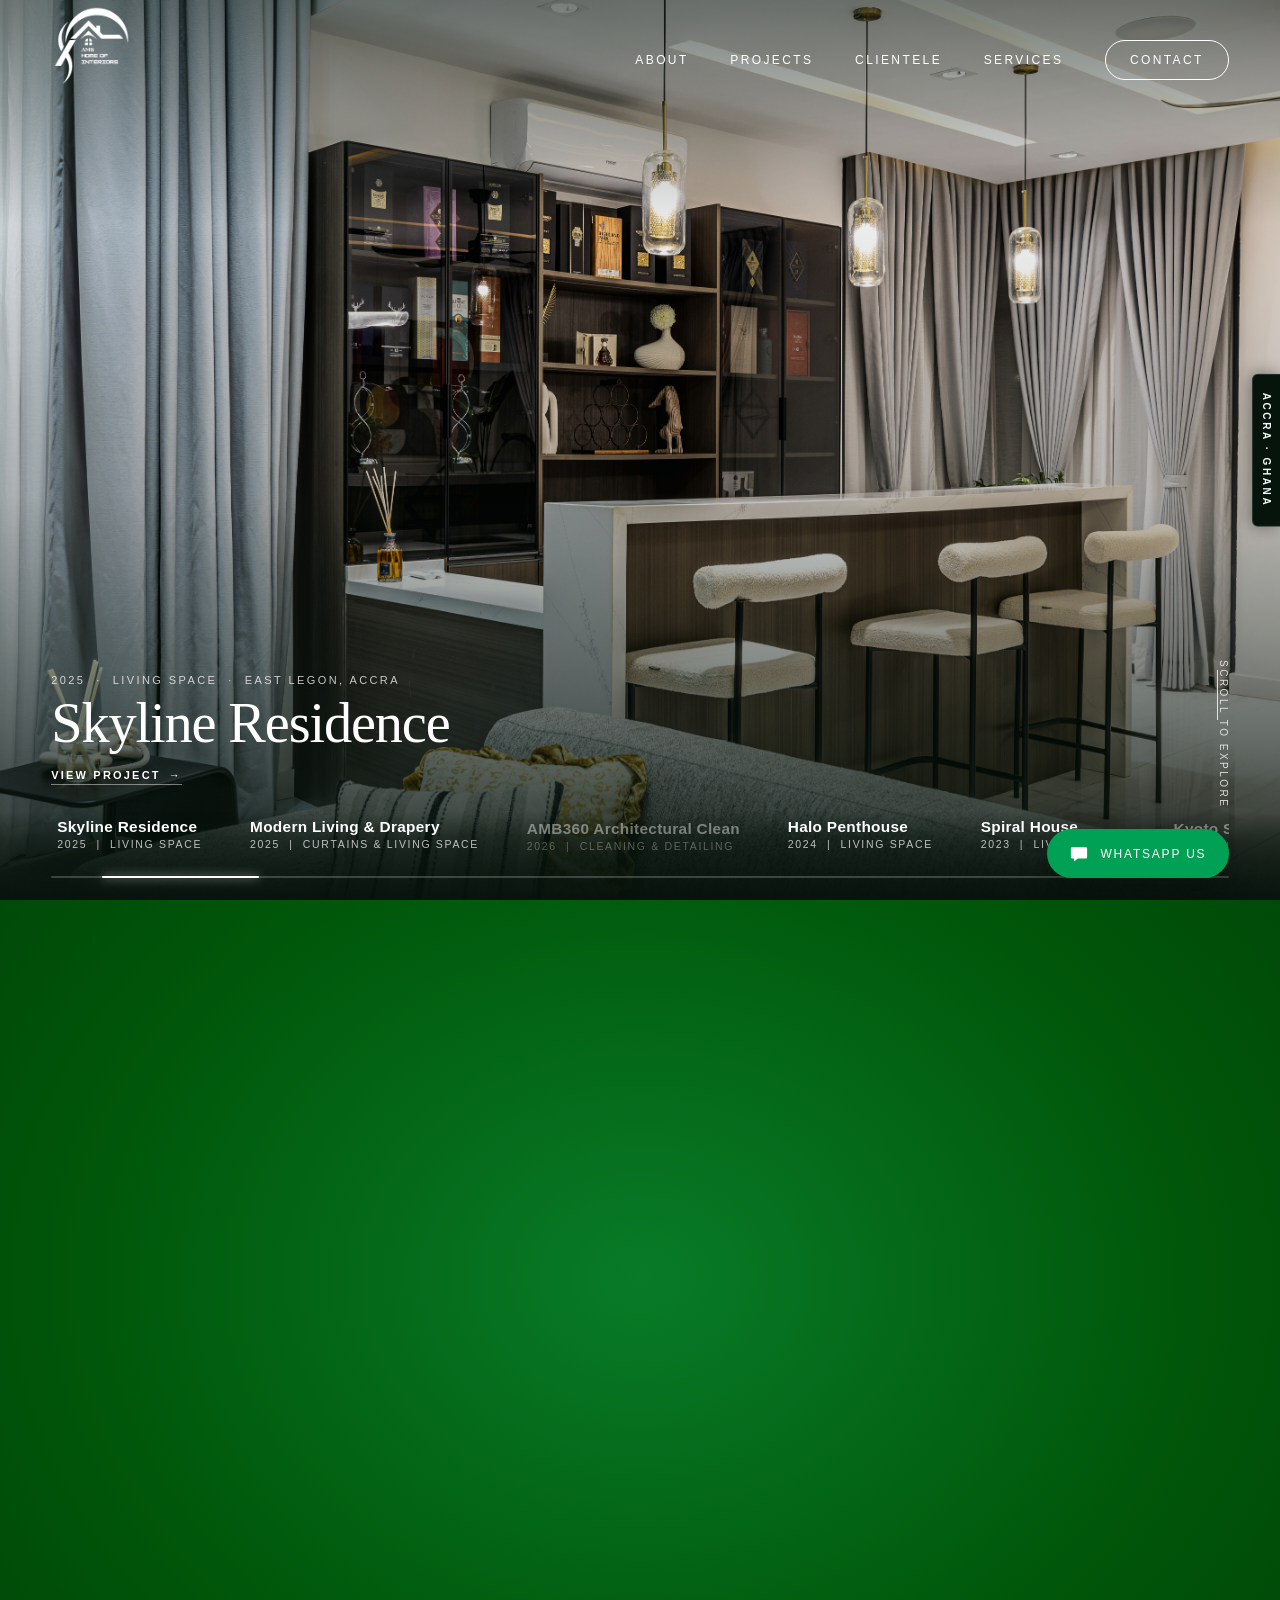
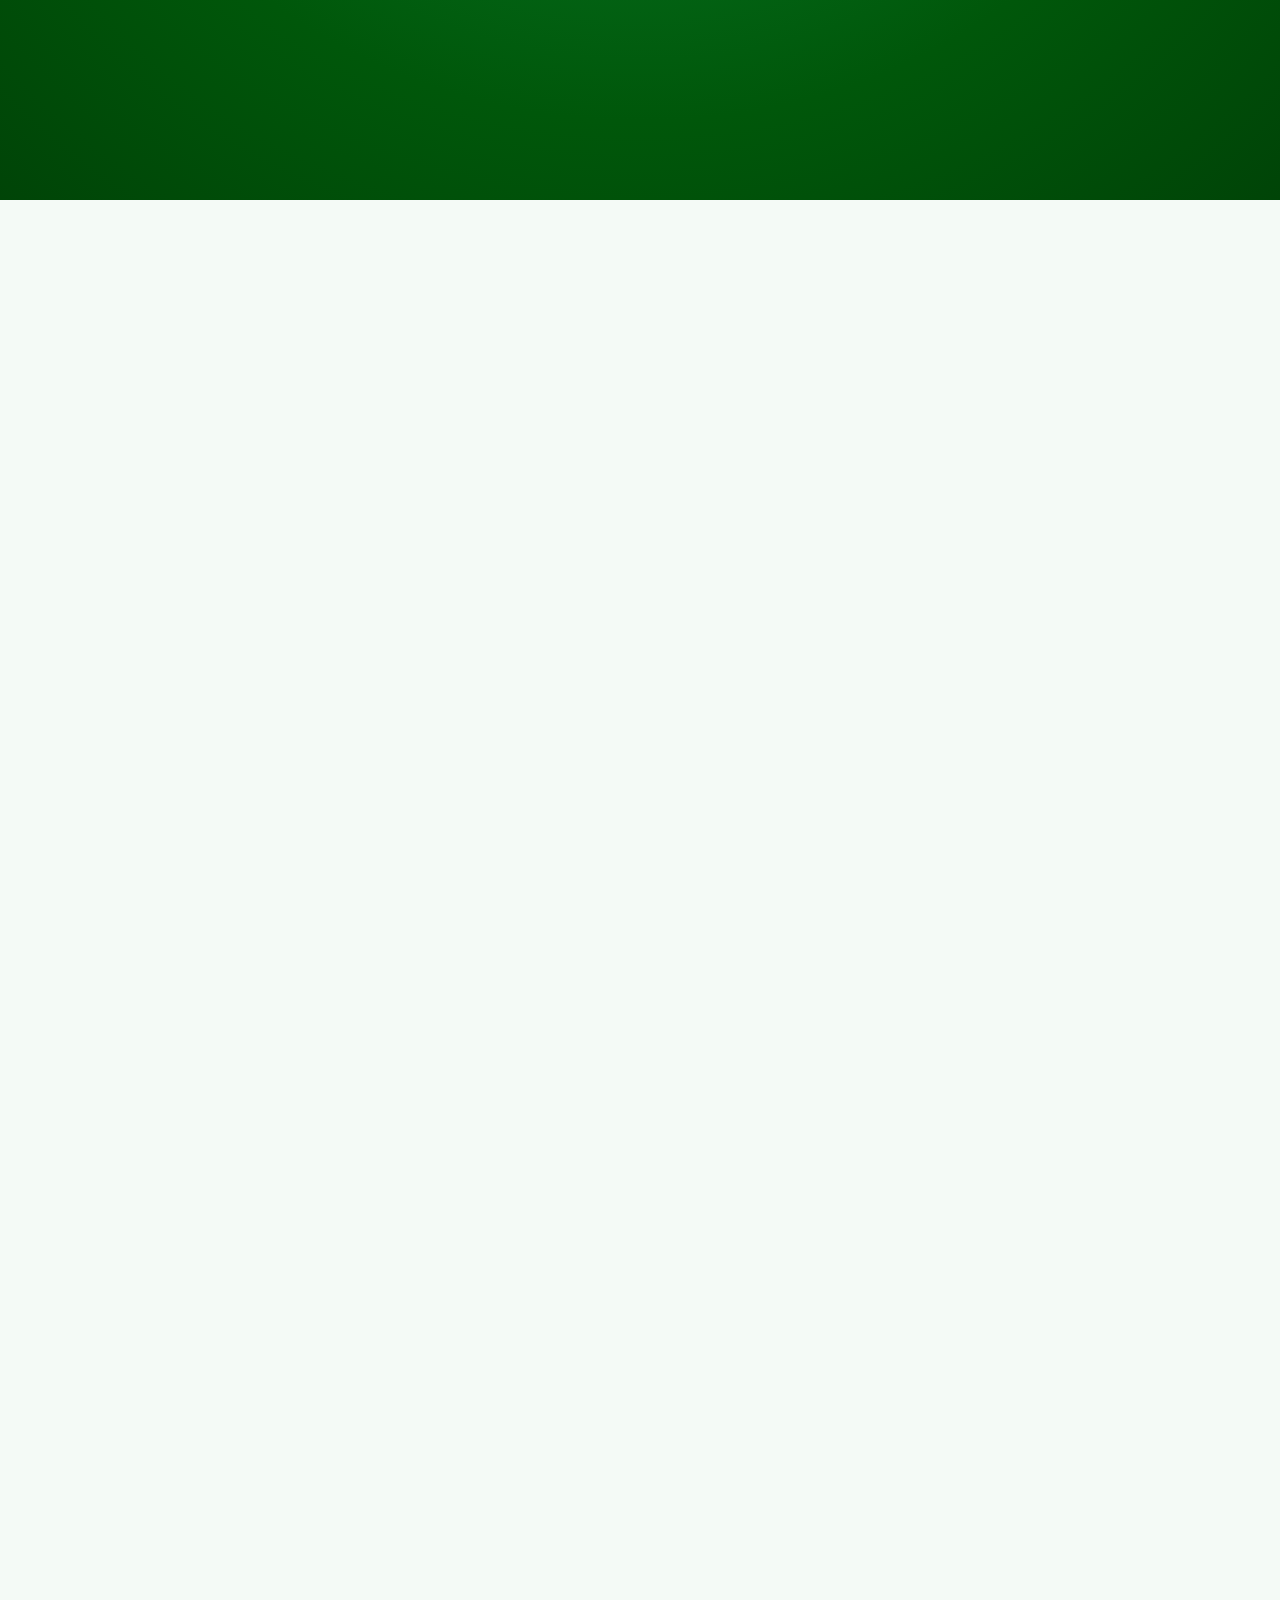
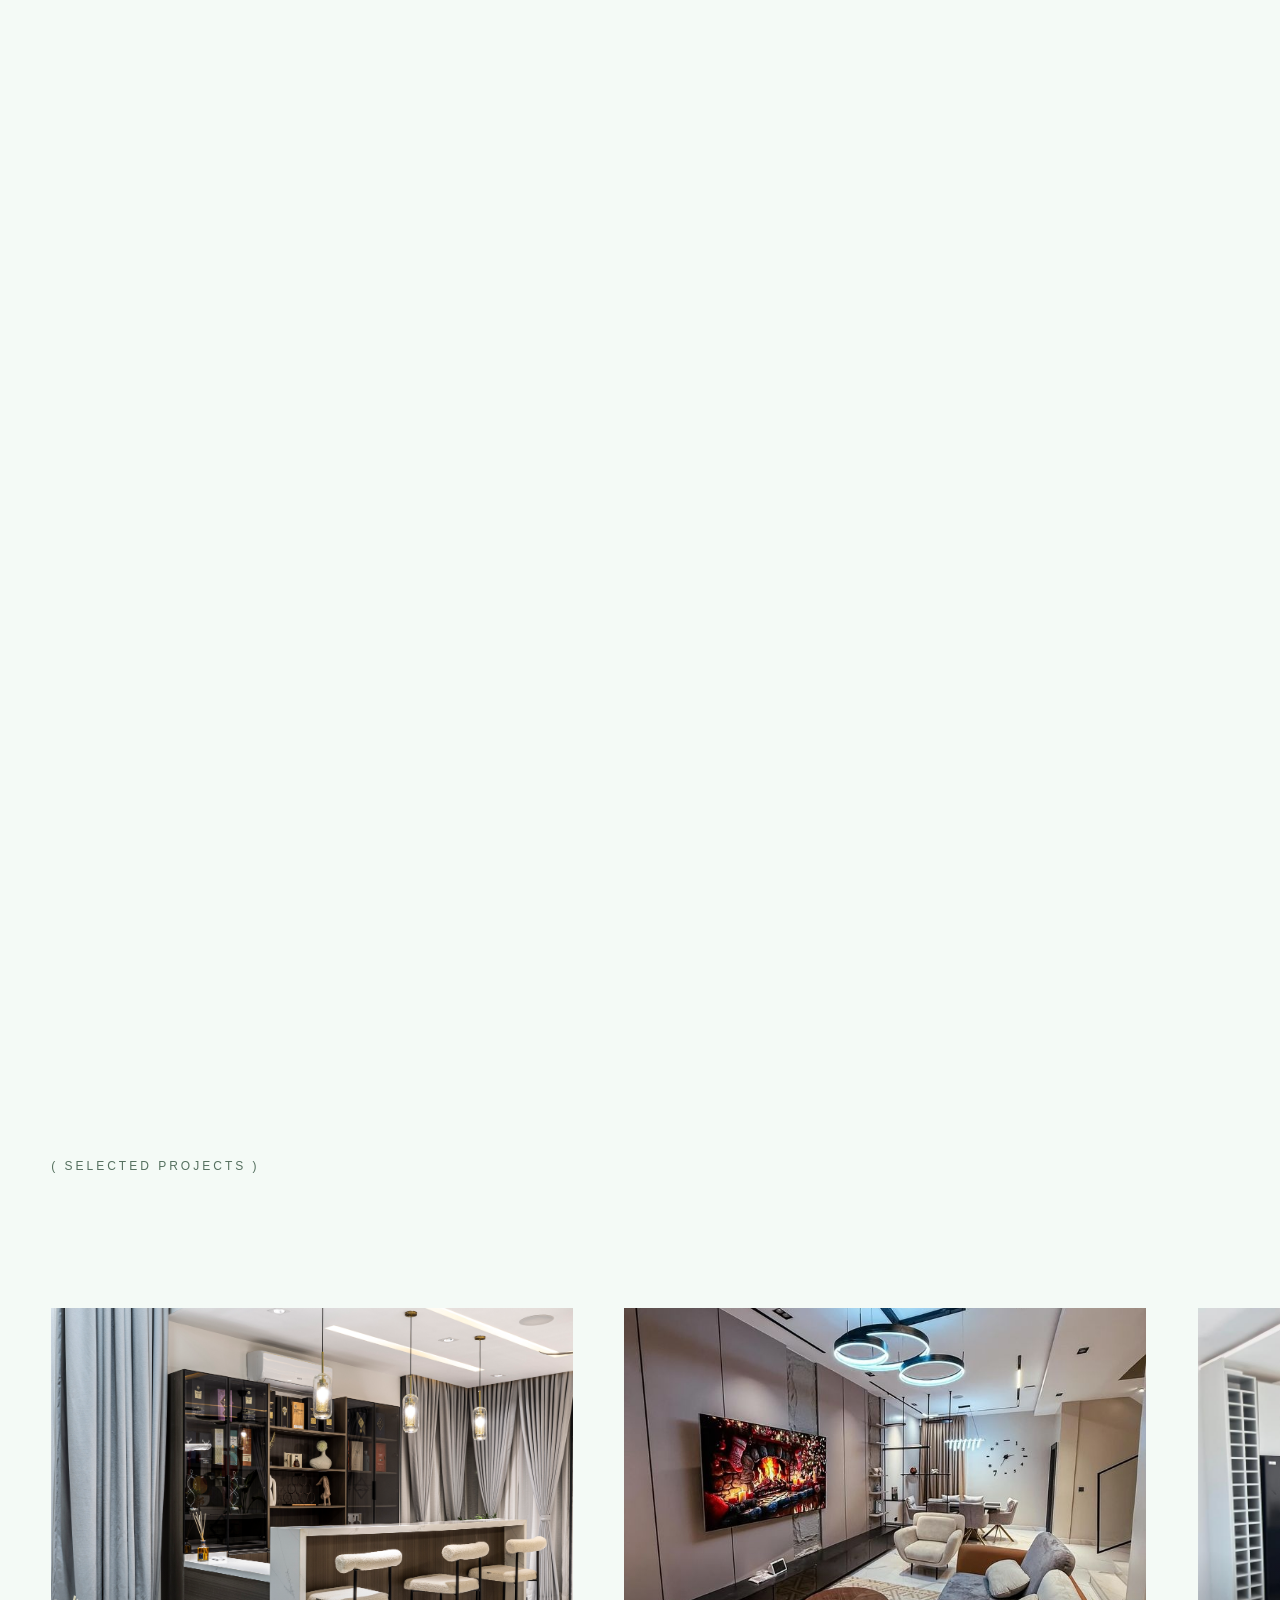
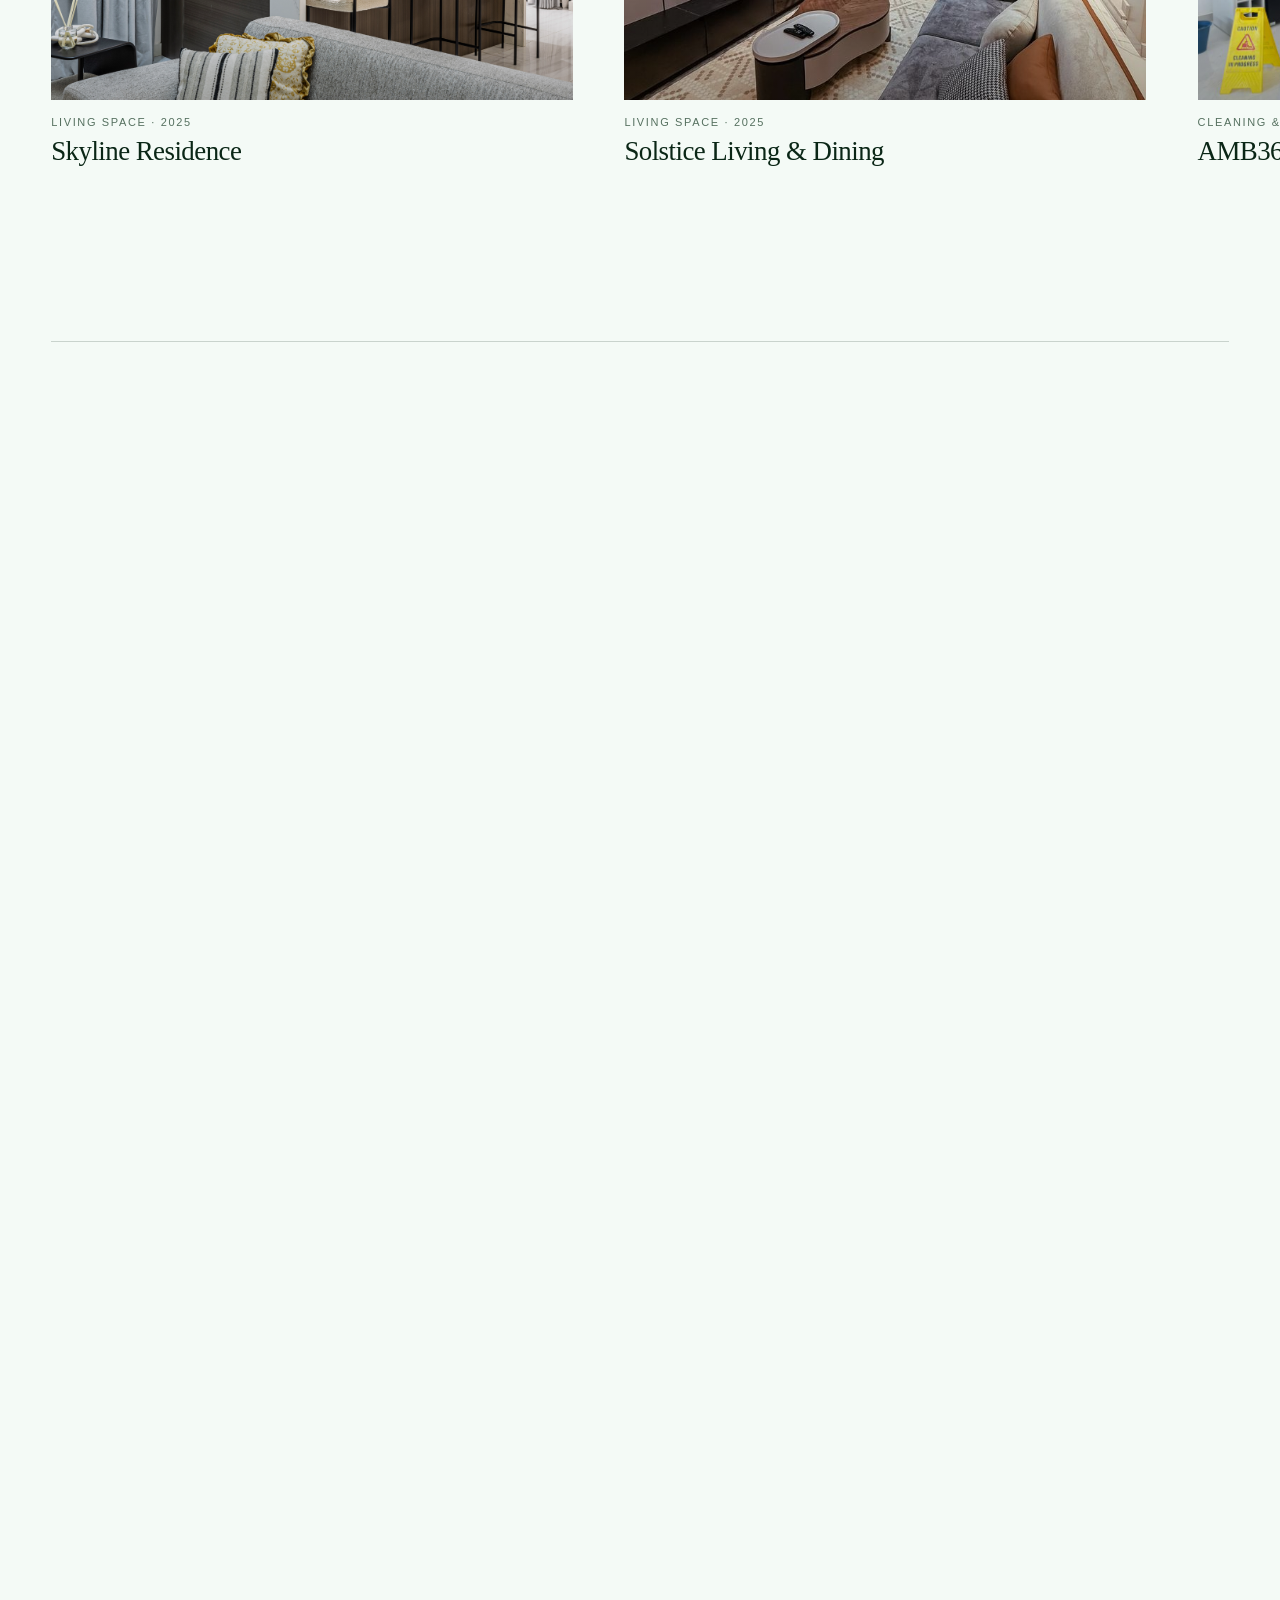
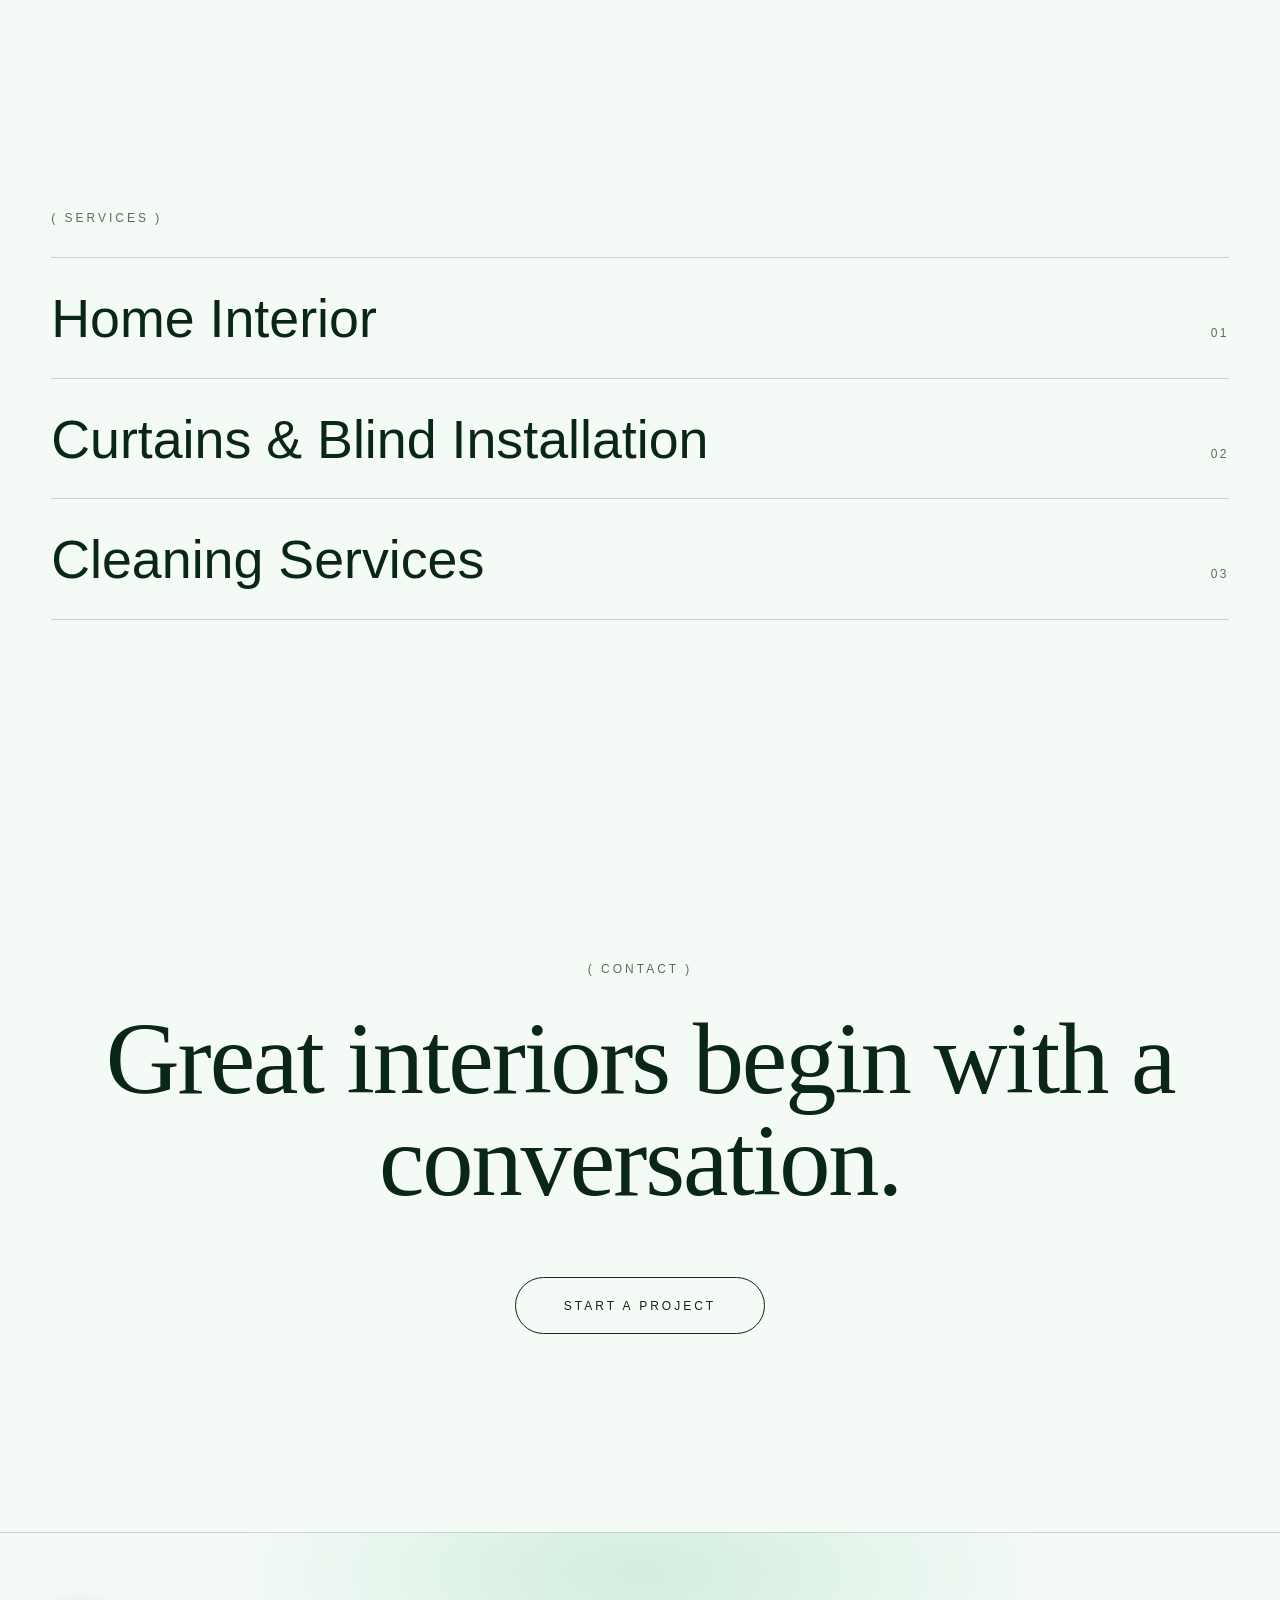
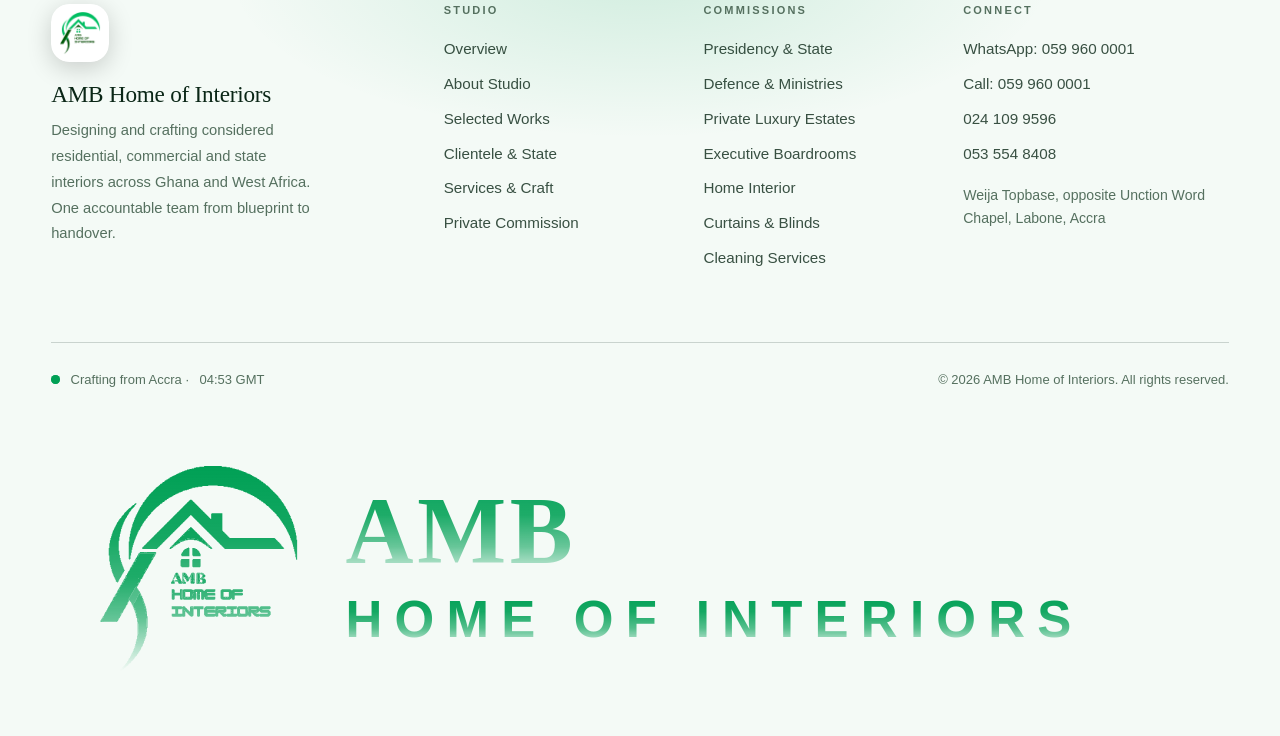
==== commit f642a66c: "refactor: split single-file website into modular HTML, CSS, and JS with new media assets" ====
--- a/index.html
+++ b/index.html
@@ -6,7 +6,7 @@
 <title>AMB Home of Interiors — Interior Design & Build</title>
 <link rel="stylesheet" href="css/round8.css">
 <link rel="stylesheet" href="css/borsch.css">
-<link rel="stylesheet" href="css/style.css?v=20261027-round8">
+<link rel="stylesheet" href="css/style.css?v=20261110-cleaning">
 
 <link rel="icon" href="images/favicon.png">
 </head>
@@ -41,7 +41,49 @@
   </div>
 </section>
 
-
+<section class="home-reel-section rv">
+  <div class="home-reel-header">
+    <div class="label">( The Atelier in Motion )</div>
+    <h2 class="serif">Design, bespoke installation &amp; immaculate finishing.</h2>
+    <p>From custom curtains and architectural woodwork to pristine estate handovers. Explore our craft across Accra’s finest residences.</p>
+  </div>
+  <div class="home-reel-grid">
+    <div class="home-media-card">
+      <div class="home-media-media">
+        <video autoplay muted loop playsinline preload="metadata">
+          <source src="images/cleaning-video-1.mp4" type="video/mp4">
+        </video>
+      </div>
+      <div class="home-media-caption">
+        <span class="home-media-tag">AMB360 Detailing · 01</span>
+        <h3 class="serif">Marble Surface Detailing</h3>
+        <p>Diamond floor buffing, sealing &amp; post-construction restoration.</p>
+      </div>
+    </div>
+    <div class="home-media-card">
+      <div class="home-media-media">
+        <div class="ph im7"></div>
+      </div>
+      <div class="home-media-caption">
+        <span class="home-media-tag">Window Architecture · 02</span>
+        <h3 class="serif">Custom Curtains &amp; Motorized Blinds</h3>
+        <p>Precision-fitted drapery tailored to high-ceiling residential living.</p>
+      </div>
+    </div>
+    <div class="home-media-card">
+      <div class="home-media-media">
+        <video autoplay muted loop playsinline preload="metadata">
+          <source src="images/cleaning-video-2.mp4" type="video/mp4">
+        </video>
+      </div>
+      <div class="home-media-caption">
+        <span class="home-media-tag">Estate Detailing · 03</span>
+        <h3 class="serif">White-Glove Move-In Handover</h3>
+        <p>Architectural sanitization &amp; full estate presentation.</p>
+      </div>
+    </div>
+  </div>
+</section>
 
 <section class="pin" id="work">
   <div class="stick">
@@ -54,10 +96,9 @@
 <section id="svc">
   <div class="label">( Services )</div>
   <div class="svc">
-    <a href="#/services" data-g="im12">Interior Design <span>01</span></a>
-    <a href="#/services" data-g="im9">Design &amp; Build <span>02</span></a>
-    <a href="#/services" data-g="im11">Fit-Out <span>03</span></a>
-    <a href="#/services" data-g="im1">Furniture &amp; Joinery <span>04</span></a>
+    <a href="#/services" data-g="im15">Home Interior <span>01</span></a>
+    <a href="#/services" data-g="im7">Curtains &amp; Blind Installation <span>02</span></a>
+    <a href="#/services" data-g="im-clean1">Cleaning Services <span>03</span></a>
   </div>
 </section>
 <div id="hov" class="ph g1"></div>
@@ -76,6 +117,32 @@
 <section><div class="stats"><div><b class="serif" data-count="3">0</b><span>Years in service</span></div><div><b class="serif" data-count="300" data-suffix="+">0</b><span>Over 300 spaces</span></div><div><b class="serif" data-count="8" data-suffix="+">0</b><span>Landmark clientele</span></div></div></section>
 <section><div class="label">( Process )</div><div class="svc"><a>Listen &amp; discover <span>01</span></a><a>Concept &amp; materials <span>02</span></a><a>Detail &amp; engineer <span>03</span></a><a>Build &amp; handover <span>04</span></a></div></section>
 <section><div class="label">( Principles )</div><div class="team rv"><div><div class="ph im8"></div><h4 class="serif">Light</h4><small>Layered, warm, never harsh</small></div><div><div class="ph im6"></div><h4 class="serif">Material</h4><small>Stone, timber, metal</small></div><div><div class="ph im9"></div><h4 class="serif">Proportion</h4><small>Volume with rhythm</small></div><div><div class="ph im11"></div><h4 class="serif">Craft</h4><small>Detailed by hand</small></div></div></section>
+
+<section class="about-craft-section rv">
+  <div class="about-craft-header">
+    <div class="label">( Handover Standards )</div>
+    <h2 class="serif">Crafted to the millimetre. Cleaned to perfection.</h2>
+    <p>True luxury is in the finishing. We never hand over a residence until every joinery alignment is inspected, every drape is steamed, and every stone surface is polished to medical-grade clarity.</p>
+  </div>
+  <div class="about-craft-grid">
+    <div class="about-craft-card">
+      <div class="video-container">
+        <video autoplay muted loop playsinline preload="metadata">
+          <source src="images/cleaning-video-3.mp4" type="video/mp4">
+        </video>
+      </div>
+      <div class="about-craft-info">
+        <small>The Handover Standard</small>
+        <b>Zero-Snag, Move-In Ready Residences</b>
+        <p>Every AMB project concludes with deep architectural decontamination, micro-fibre surface detailing, and room-by-room inspection so clients step directly into pure serenity.</p>
+      </div>
+    </div>
+    <div class="about-craft-photos">
+      <div class="ph im22"></div>
+      <div class="ph im23"></div>
+    </div>
+  </div>
+</section>
 </main>
 
 <main class="page" id="p-projects">
@@ -85,15 +152,52 @@
     <source src="images/living%20room%20video%203.MOV" type="video/quicktime">
   </video>
 </div>
-<div class="chips"><button class="on" data-f="all">All</button><button data-f="living">Living</button><button data-f="kitchen">Kitchens</button><button data-f="dining">Dining</button></div>
+<div class="chips"><button class="on" data-f="all">All</button><button data-f="living">Living</button><button data-f="kitchen">Kitchens</button><button data-f="dining">Dining</button><button data-f="cleaning">Cleaning</button></div>
 <div class="grid"></div></main>
 
 <main class="page" id="p-services">
 <div class="pho"><div class="label">( Services )</div><h1 class="serif"><span class="line"><span>Design </span></span> <span class="line"><span>meets purpose.</span></span></h1></div>
-<div class="sv"><div class="ph im12 rv"></div><div class="rv"><h2 class="serif">Interior Design</h2><p>Concept-to-detail design that balances atmosphere, function and timeless materials.</p><ul><li>Space planning</li><li>Material &amp; colour curation</li><li>3D visualisation</li></ul></div></div>
-<div class="sv"><div class="ph im9 rv"></div><div class="rv"><h2 class="serif">Design &amp; Build</h2><p>One team, one contract. We design and deliver your space on time and on budget.</p><ul><li>Cost &amp; programme control</li><li>Site management</li><li>Quality handover</li></ul></div></div>
-<div class="sv"><div class="ph im11 rv"></div><div class="rv"><h2 class="serif">Interior Fit-Out</h2><p>Precise execution of finishes, joinery, lighting and systems to the highest standard.</p><ul><li>Joinery &amp; metalwork</li><li>MEP coordination</li><li>Snagging &amp; aftercare</li></ul></div></div>
-<div class="sv"><div class="ph im1 rv"></div><div class="rv"><h2 class="serif">Furniture &amp; Joinery</h2><p>Bespoke pieces made in our workshop, designed as part of the architecture of the room.</p><ul><li>Custom furniture</li><li>Lighting design</li><li>Art &amp; styling</li></ul></div></div>
+<div class="sv"><div class="ph im15 rv"></div><div class="rv"><h2 class="serif">Home Interior</h2><p>From initial concept and space planning to bespoke joinery and final styling. We craft harmonious, timeless living spaces tailored to your lifestyle and architectural proportions.</p><ul><li>Complete interior styling &amp; design</li><li>Space planning &amp; 3D visualisation</li><li>Bespoke furniture &amp; custom joinery</li><li>Material, colour &amp; lighting curation</li></ul></div></div>
+<div class="sv"><div class="ph im7 rv"></div><div class="rv"><h2 class="serif">Curtains &amp; Blind Installation</h2><p>Bespoke window treatments that filter natural light, enhance privacy, and complete the atmosphere of every room. Precision-measured, custom-crafted, and professionally installed.</p><ul><li>Bespoke curtains &amp; sheer drapes</li><li>Motorized &amp; automated smart blinds</li><li>Roller, Venetian, wooden &amp; blackout blinds</li><li>Architectural track &amp; pelmet installation</li></ul></div></div>
+<div class="sv"><div class="ph im-clean1 rv"></div><div class="rv"><h2 class="serif">Cleaning Services</h2><p>Powered by our specialized division <a href="https://amb360cleaning.com" target="_blank" rel="noopener" style="text-decoration:underline;color:var(--acc)">AMB360 Cleaning Agency</a>, we provide professional post-construction cleanup, estate detailing, and luxury residential move-in preparation across Accra.</p><ul><li>Post-construction &amp; renovation deep cleaning</li><li>Pre-handover &amp; move-in residential cleaning</li><li>Marble buffing, tile &amp; surface restoration</li><li>High-ceiling dusting &amp; architectural sanitisation</li><li>Upholstery, drapery &amp; carpet detailing</li></ul></div></div>
+
+<div class="cleaning-media-section rv">
+  <div class="cleaning-media-header">
+    <div class="label">( AMB360 Cleaning in Motion )</div>
+    <h3 class="serif">Craft in action: watch our cleaning teams at work.</h3>
+    <p>Authentic on-site footage and photography from <a href="https://amb360cleaning.com" target="_blank" rel="noopener" style="text-decoration:underline;color:var(--acc)">AMB360 Cleaning Agency</a>, showcasing machine floor buffing, estate finishing, and luxury move-in preparation.</p>
+  </div>
+  <div class="cleaning-video-grid">
+    <div class="cleaning-video-card">
+      <div class="video-container">
+        <video autoplay muted loop playsinline preload="metadata">
+          <source src="images/cleaning-video-1.mp4" type="video/mp4">
+        </video>
+      </div>
+      <div class="cleaning-video-info">
+        <small>Post-Construction Cleanup</small>
+        <b>Pristine Floor Buffing &amp; Surface Detailing</b>
+      </div>
+    </div>
+    <div class="cleaning-video-card">
+      <div class="video-container">
+        <video autoplay muted loop playsinline preload="metadata">
+          <source src="images/cleaning-video-2.mp4" type="video/mp4">
+        </video>
+      </div>
+      <div class="cleaning-video-info">
+        <small>Estate Deep Cleaning</small>
+        <b>High-Reach Architectural Dusting &amp; Sanitisation</b>
+      </div>
+    </div>
+  </div>
+  <div class="cleaning-photo-strip">
+    <div class="ph im-clean1"><span>Deep Cleaning</span></div>
+    <div class="ph im-clean2"><span>Residential</span></div>
+    <div class="ph im-clean4"><span>Estate Finishing</span></div>
+    <div class="ph im-clean5"><span>Move-In Ready</span></div>
+  </div>
+</div>
 </main>
 
 <main class="page" id="p-contact">
@@ -109,7 +213,7 @@
       <label class="contact-field"><span>Your name <b>*</b></span><input id="fn" name="name" autocomplete="name" placeholder="How should we address you?" required></label>
       <label class="contact-field"><span>Email address <b>*</b></span><input id="fe" name="email" type="email" autocomplete="email" placeholder="you@example.com" required></label>
       <label class="contact-field"><span>Phone / WhatsApp <small>(optional)</small></span><input id="fp" name="phone" type="tel" autocomplete="tel" placeholder="+233"></label>
-      <label class="contact-field"><span>What are you planning?</span><select id="fs" name="project"><option>Living Space</option><option>Kitchen</option><option>Dining Room</option><option>Full Home Interior</option><option>Office or Commercial Space</option><option>Other</option></select></label>
+      <label class="contact-field"><span>What are you planning?</span><select id="fs" name="project"><option>Home Interior</option><option>Curtains &amp; Blind Installation</option><option>Cleaning Services</option><option>Living Space</option><option>Kitchen &amp; Joinery</option><option>Full Home Turnkey</option><option>Other</option></select></label>
       <label class="contact-field"><span>Project location <small>(optional)</small></span><input id="fl" name="location" autocomplete="address-level2" placeholder="City or neighbourhood"></label>
       <label class="contact-field"><span>Approximate size <small>(optional)</small></span><input id="fa" name="area" inputmode="decimal" placeholder="If you know it"></label>
       <label class="contact-field contact-field-wide"><span>Your project, in a few words <b>*</b></span><textarea id="fm" name="message" rows="3" placeholder="Tell us what you’re hoping to create." required></textarea></label>
@@ -119,7 +223,7 @@
     <p class="contact-privacy">Your details are only used to respond to your enquiry.</p>
   </form>
   <aside class="contact-aside rv">
-    <div class="contact-image"><div class="ph im2" role="img" aria-label="A bright, contemporary kitchen interior"></div><span class="contact-image-caption">( A considered space, made for living )</span></div>
+    <div class="contact-image"><div class="ph im23" role="img" aria-label="A pristine residence interior after comprehensive handover detailing"></div><span class="contact-image-caption">( A considered space, made for living &amp; pristine handover )</span></div>
     <div class="contact-details">
       <div><span class="label">WhatsApp</span><a href="https://wa.me/233599600001" target="_blank" rel="noopener">059 960 0001 <span aria-hidden="true">↗</span></a></div>
       <div><span class="label">Call the studio</span><a href="tel:+233599600001">059 960 0001</a><a href="tel:+233241099596">024 109 9596</a><a href="tel:+233535548408">053 554 8408</a></div>
@@ -131,7 +235,7 @@
 <section class="contact-faq">
   <div><div class="label">( Before we begin )</div><h2 class="serif">A few helpful things.</h2></div>
   <div class="contact-questions">
-    <details><summary>What kinds of projects do you take on?<span aria-hidden="true">+</span></summary><p>We design and deliver residential interiors, including kitchens, living and dining spaces, and full-home projects, as well as selected office and commercial interiors.</p></details>
+    <details><summary>What kinds of projects do you take on?<span aria-hidden="true">+</span></summary><p>We design, craft, and maintain interiors across Ghana — specialising in bespoke Home Interior design &amp; architectural joinery, Curtains &amp; Blind Installation, and comprehensive Cleaning &amp; Detailing Services for private luxury estates and commercial facilities.</p></details>
     <details><summary>Where does AMB work?<span aria-hidden="true">+</span></summary><p>Our studio is based in Accra, and we work with clients across Accra and surrounding communities. Share your project location and we can discuss the best way to work together.</p></details>
     <details><summary>What happens after I send my enquiry?<span aria-hidden="true">+</span></summary><p>We’ll review your project details and contact you to arrange an initial conversation about your space, priorities and next steps.</p></details>
   </div>
@@ -306,6 +410,34 @@
         </div>
       </div>
     </article>
+  </div>
+
+  <div class="clientele-media-section rv">
+    <div class="clientele-media-header">
+      <div class="label">( Protocol &amp; Institutional Readiness )</div>
+      <h3 class="serif">High-security execution and white-glove estate standards.</h3>
+      <p>From the presidential state suites at Flagstaff House to private diplomatic missions, our teams maintain strict discretion, vetted access, and medical-grade sanitization protocols.</p>
+    </div>
+    <div class="clientele-media-grid">
+      <div class="clientele-media-card">
+        <div class="video-container">
+          <video autoplay muted loop playsinline preload="metadata">
+            <source src="images/cleaning-video-2.mp4" type="video/mp4">
+          </video>
+        </div>
+        <div class="clientele-media-info">
+          <small>State &amp; Executive Cleaning</small>
+          <b>High-Clearance Architectural Detailing</b>
+        </div>
+      </div>
+      <div class="clientele-media-card">
+        <div class="ph im22"></div>
+        <div class="clientele-media-info">
+          <small>Landmark Residences</small>
+          <b>Diplomatic Quarters &amp; Private Estates Handover</b>
+        </div>
+      </div>
+    </div>
   </div>
 
   <div class="clientele-cta rv">
@@ -356,8 +488,9 @@
           <li><a href="#/clientele">Defence &amp; Ministries</a></li>
           <li><a href="#/projects">Private Luxury Estates</a></li>
           <li><a href="#/projects">Executive Boardrooms</a></li>
-          <li><a href="#/services">Bespoke Millwork</a></li>
-          <li><a href="#/services">Turnkey Build &amp; Fit-Out</a></li>
+          <li><a href="#/services">Home Interior</a></li>
+          <li><a href="#/services">Curtains &amp; Blinds</a></li>
+          <li><a href="#/services">Cleaning Services</a></li>
         </ul>
       </div>
 
--- a/css/style.css
+++ b/css/style.css
@@ -398,14 +398,14 @@
 /* horizontal pinned projects */
 .pin{height:420vh;position:relative;padding:0}
 .stick{position:sticky;top:0;height:100vh;height:100svh;overflow:hidden;display:flex;align-items:center}
-.track{display:flex;gap:4vw;padding:0 4vw;will-change:transform}
-.card{flex:0 0 min(58vw,740px)}
-.card .ph{aspect-ratio:4/3;transition:transform .8s cubic-bezier(.19,1,.22,1)}
+.track{display:flex;gap:4vw;padding:0 4vw;align-items:flex-start;will-change:transform}
+.card{flex:0 0 min(54vw,660px,58vh);display:flex;flex-direction:column}
+.card .ph{aspect-ratio:4/3;width:100%;transition:transform .8s cubic-bezier(.19,1,.22,1)}
 .card:hover .ph{transform:scale(.97)}
-.card h3{font-size:clamp(1.5rem,2.6vw,2.6rem);margin-top:1.2rem}
-.card small{color:var(--mut);letter-spacing:.15em;text-transform:uppercase;font-size:11px}
-.bar{position:absolute;left:4vw;right:4vw;bottom:6vh;height:1px;background:var(--line)}.bar i{display:block;height:100%;background:var(--fg);width:0}
-.ptitle{position:absolute;top:12vh;left:4vw}
+.card small{display:block;color:var(--mut);letter-spacing:.15em;text-transform:uppercase;font-size:11px;margin-top:1rem}
+.card h3{font-size:clamp(1.3rem,2.1vw,2.2rem);line-height:1.2;margin-top:.45rem}
+.bar{position:absolute;left:4vw;right:4vw;bottom:clamp(1.5rem,5vh,3rem);height:1px;background:var(--line)}.bar i{display:block;height:100%;background:var(--fg);width:0}
+.ptitle{position:absolute;top:clamp(1.5rem,8vh,4.5rem);left:4vw}
 /* services */
 .svc{border-top:1px solid var(--line)}
 .svc a{display:flex;justify-content:space-between;align-items:baseline;padding:3.2vh 0;border-bottom:1px solid var(--line);font-size:clamp(1.6rem,4.2vw,4rem);transition:padding .5s,color .5s}
@@ -419,7 +419,7 @@
 .btn{display:inline-block;margin-top:4rem;padding:1.3rem 3rem;border:1px solid var(--fg);border-radius:99px;font-size:12px;letter-spacing:.25em;text-transform:uppercase;transition:background .4s,color .4s}
 .btn:hover{background:var(--fg);color:var(--bg)}
 
-@media (max-width:800px){.about{grid-template-columns:1fr}.card{flex-basis:80vw}nav div{display:none}#hov{display:none}}
+@media (max-width:800px){.about{grid-template-columns:1fr}.card{flex:0 0 min(82vw,54vh)}nav div{display:none}#hov{display:none}}
 @media (prefers-reduced-motion:reduce){*{animation:none!important;transition:none!important}.rv,.line>span{opacity:1;transform:none}}
 .page{display:none}.page.on{display:block;animation:fi .9s both}@keyframes fi{from{opacity:0}}
 .cur{position:fixed;inset:0;z-index:90;display:grid;place-items:center;background:radial-gradient(ellipse at 50% 42%,#087b28 0%,#00570a 60%,#004407 100%);transform:translateY(100%);transition:transform .75s cubic-bezier(.77,0,.18,1);pointer-events:none}.cur.c{transform:none}.cur.o{transform:translateY(-100%)}
@@ -516,6 +516,13 @@
 .im16{--img:url("../images/16-lumina-master-suite.jpg");--pos:center 50%}
 .im17{--img:url("../images/17-glass-spa-ensuite.jpg");--pos:center 50%}
 .im18{--img:url("../images/18-atelier-dressing-gallery.jpg");--pos:center 50%}
+.im19,.im-clean1{--img:url("../images/cleaning-deep.jpg");--pos:center 50%}
+.im20,.im-clean2{--img:url("../images/cleaning-residential.jpg");--pos:center 50%}
+.im21,.im-clean3{--img:url("../images/cleaning-estate.jpg");--pos:center 50%}
+.im22,.im-clean4{--img:url("../images/cleaning-estate-accra.jpg");--pos:center 50%}
+.im23,.im-clean5{--img:url("../images/cleaning-home.jpeg");--pos:center 50%}
+.im24{--img:url("../images/24-modern-living-curtains.jpg");--pos:center 50%}
+.im25{--img:url("../images/25-amb360-estate-cleaning.jpg");--pos:center 50%}
 
 .lg{display:block;background-image:url("../images/logo.png");background-size:contain;background-repeat:no-repeat;background-position:center}
 
@@ -600,6 +607,293 @@
 @media (max-width:800px){#p-contact{--contact-gutter:6vw}.contact-intro{padding-top:11rem}.contact-layout,.contact-faq{grid-template-columns:1fr;gap:4rem}.contact-fields{column-gap:1.2rem}.contact-details{padding-top:2rem}}
 @media (max-width:520px){.contact-fields{grid-template-columns:1fr}.contact-field-wide{grid-column:auto}.contact-intro h1{font-size:clamp(2.8rem,13vw,4.5rem)}.contact-details{grid-template-columns:1fr 1fr}}
 
+/* Cleaning Showcase Media Section */
+.cleaning-media-section{padding:8vh 4vw 14vh;border-top:1px solid var(--line)}
+.cleaning-media-header{margin-bottom:3.5rem;max-width:48em}
+.cleaning-media-header h3{font-size:clamp(1.8rem,4vw,3.2rem);line-height:1.1;margin-bottom:1rem}
+.cleaning-media-header p{color:var(--mut);line-height:1.75;font-size:1.05rem}
+.cleaning-video-grid{display:grid;grid-template-columns:1fr 1fr;gap:2.5vw;margin-bottom:3vw}
+.cleaning-video-card{background:rgba(10,38,22,.025);border:none;outline:none;border-radius:14px;overflow:hidden;display:flex;flex-direction:column;transition:transform .45s cubic-bezier(.19,1,.22,1),box-shadow .35s}
+:root[data-theme="dark"] .cleaning-video-card{background:rgba(255,255,255,.025)}
+.cleaning-video-card:hover{transform:translateY(-5px);box-shadow:0 20px 45px rgba(0,0,0,.08)}
+:root[data-theme="dark"] .cleaning-video-card:hover{box-shadow:0 20px 45px rgba(0,0,0,.35)}
+.cleaning-video-card .video-container{position:relative;width:100%;aspect-ratio:16/9;background:#000;overflow:hidden}
+.cleaning-video-card video{width:100%;height:100%;object-fit:cover;display:block}
+.cleaning-video-info{padding:1.4rem 1.6rem}
+.cleaning-video-info small{display:block;color:var(--acc);font-size:11px;letter-spacing:.16em;text-transform:uppercase;margin-bottom:.35rem}
+.cleaning-video-info b{font-size:1.15rem;font-weight:400;color:var(--fg)}
+.cleaning-photo-strip{display:grid;grid-template-columns:repeat(4,1fr);gap:1.5vw}
+.cleaning-photo-strip .ph{aspect-ratio:4/3;border-radius:12px;border:none;position:relative;transition:transform .6s cubic-bezier(.19,1,.22,1)}
+.cleaning-photo-strip .ph:hover{transform:scale(1.02)}
+.cleaning-photo-strip .ph span{position:absolute;left:1rem;bottom:1rem;z-index:2;color:#fff;font-size:10px;letter-spacing:.15em;text-transform:uppercase;background:rgba(0,0,0,.5);padding:.35rem .75rem;border-radius:99px;backdrop-filter:blur(6px)}
+@media (max-width:800px){
+  .cleaning-video-grid{grid-template-columns:1fr;gap:2rem}
+  .cleaning-photo-strip{grid-template-columns:1fr 1fr;gap:1rem}
+}
+
+/* ══════════════════════════════════════════════════════════════════
+   CLASSICAL BORDERLESS CARDS — NO STROKING
+   ══════════════════════════════════════════════════════════════════ */
+.card,
+.client-card,
+.cleaning-video-card,
+.home-media-card,
+.about-craft-card,
+.clientele-media-card,
+.it,
+.team > div {
+  border: none !important;
+  outline: none !important;
+}
+
+/* Home Reel Section */
+.home-reel-section {
+  padding: 12vh 4vw;
+  border-top: 1px solid var(--line);
+}
+.home-reel-header {
+  margin-bottom: 3.5rem;
+  max-width: 48em;
+}
+.home-reel-header h2 {
+  font-size: clamp(2rem, 4.4vw, 3.8rem);
+  line-height: 1.08;
+  margin-bottom: 1.2rem;
+}
+.home-reel-header p {
+  color: var(--mut);
+  line-height: 1.8;
+  font-size: 1.08rem;
+}
+.home-reel-grid {
+  display: grid;
+  grid-template-columns: repeat(3, 1fr);
+  gap: 2.2vw;
+}
+.home-media-card {
+  background: rgba(10, 38, 22, 0.025);
+  border-radius: 14px;
+  overflow: hidden;
+  display: flex;
+  flex-direction: column;
+  transition: transform 0.45s cubic-bezier(0.19, 1, 0.22, 1), box-shadow 0.35s, background 0.35s;
+}
+:root[data-theme="dark"] .home-media-card {
+  background: rgba(255, 255, 255, 0.025);
+}
+.home-media-card:hover {
+  transform: translateY(-6px);
+  box-shadow: 0 20px 45px rgba(0, 0, 0, 0.07);
+}
+:root[data-theme="dark"] .home-media-card:hover {
+  box-shadow: 0 20px 45px rgba(0, 0, 0, 0.35);
+}
+.home-media-media {
+  position: relative;
+  width: 100%;
+  aspect-ratio: 16/10;
+  background: #000;
+  overflow: hidden;
+}
+.home-media-media video,
+.home-media-media .ph {
+  width: 100%;
+  height: 100%;
+  object-fit: cover;
+  display: block;
+}
+.home-media-caption {
+  padding: 1.8rem 1.6rem 2rem;
+  display: flex;
+  flex-direction: column;
+  flex: 1;
+}
+.home-media-tag {
+  color: var(--acc);
+  font-size: 10px;
+  font-weight: 700;
+  letter-spacing: 0.18em;
+  text-transform: uppercase;
+  margin-bottom: 0.6rem;
+}
+.home-media-caption h3 {
+  font-size: clamp(1.2rem, 1.8vw, 1.6rem);
+  font-weight: 400;
+  line-height: 1.25;
+  margin-bottom: 0.6rem;
+}
+.home-media-caption p {
+  color: var(--mut);
+  font-size: 0.92rem;
+  line-height: 1.6;
+}
+
+/* About Craft Section */
+.about-craft-section {
+  padding: 12vh 4vw;
+  border-top: 1px solid var(--line);
+}
+.about-craft-header {
+  margin-bottom: 3.5rem;
+  max-width: 48em;
+}
+.about-craft-header h2 {
+  font-size: clamp(2rem, 4.4vw, 3.8rem);
+  line-height: 1.08;
+  margin-bottom: 1.2rem;
+}
+.about-craft-header p {
+  color: var(--mut);
+  line-height: 1.8;
+  font-size: 1.08rem;
+}
+.about-craft-grid {
+  display: grid;
+  grid-template-columns: 1.15fr 0.85fr;
+  gap: 2.5vw;
+  align-items: stretch;
+}
+.about-craft-card {
+  background: rgba(10, 38, 22, 0.025);
+  border-radius: 14px;
+  overflow: hidden;
+  display: flex;
+  flex-direction: column;
+  transition: transform 0.45s cubic-bezier(0.19, 1, 0.22, 1), box-shadow 0.35s;
+}
+:root[data-theme="dark"] .about-craft-card {
+  background: rgba(255, 255, 255, 0.025);
+}
+.about-craft-card:hover {
+  transform: translateY(-5px);
+  box-shadow: 0 20px 45px rgba(0, 0, 0, 0.07);
+}
+.about-craft-card .video-container {
+  width: 100%;
+  aspect-ratio: 16/10;
+  background: #000;
+  overflow: hidden;
+}
+.about-craft-card video {
+  width: 100%;
+  height: 100%;
+  object-fit: cover;
+  display: block;
+}
+.about-craft-info {
+  padding: 1.8rem 1.8rem 2rem;
+}
+.about-craft-info small {
+  display: block;
+  color: var(--acc);
+  font-size: 10px;
+  font-weight: 700;
+  letter-spacing: 0.18em;
+  text-transform: uppercase;
+  margin-bottom: 0.5rem;
+}
+.about-craft-info b {
+  display: block;
+  font-size: 1.3rem;
+  font-weight: 400;
+  margin-bottom: 0.5rem;
+}
+.about-craft-info p {
+  color: var(--mut);
+  font-size: 0.95rem;
+  line-height: 1.7;
+}
+.about-craft-photos {
+  display: grid;
+  grid-template-rows: 1fr 1fr;
+  gap: 1.5vw;
+}
+.about-craft-photos .ph {
+  width: 100%;
+  height: 100%;
+  border-radius: 14px;
+  border: none;
+  min-height: 200px;
+}
+
+/* Clientele Media Section */
+.clientele-media-section {
+  margin-top: 6vh;
+  padding-top: 6vh;
+  border-top: 1px solid var(--line);
+}
+.clientele-media-header {
+  margin-bottom: 2.5rem;
+  max-width: 44em;
+}
+.clientele-media-header h3 {
+  font-size: clamp(1.6rem, 3.2vw, 2.6rem);
+  line-height: 1.15;
+  margin-bottom: 0.8rem;
+}
+.clientele-media-header p {
+  color: var(--mut);
+  line-height: 1.75;
+}
+.clientele-media-grid {
+  display: grid;
+  grid-template-columns: 1fr 1fr;
+  gap: 2vw;
+}
+.clientele-media-card {
+  background: rgba(10, 38, 22, 0.025);
+  border-radius: 14px;
+  border: none;
+  overflow: hidden;
+  transition: transform 0.45s cubic-bezier(0.19, 1, 0.22, 1), box-shadow 0.35s;
+}
+:root[data-theme="dark"] .clientele-media-card {
+  background: rgba(255, 255, 255, 0.025);
+}
+.clientele-media-card:hover {
+  transform: translateY(-5px);
+  box-shadow: 0 20px 45px rgba(0, 0, 0, 0.07);
+}
+.clientele-media-card .video-container,
+.clientele-media-card .ph {
+  width: 100%;
+  aspect-ratio: 16/10;
+  object-fit: cover;
+  display: block;
+  border: none;
+}
+.clientele-media-info {
+  padding: 1.4rem 1.6rem;
+}
+.clientele-media-info small {
+  display: block;
+  color: var(--acc);
+  font-size: 10px;
+  font-weight: 700;
+  letter-spacing: 0.16em;
+  text-transform: uppercase;
+  margin-bottom: 0.4rem;
+}
+.clientele-media-info b {
+  font-size: 1.15rem;
+  font-weight: 400;
+}
+
+@media (max-width: 900px) {
+  .home-reel-grid {
+    grid-template-columns: 1fr;
+    gap: 2rem;
+  }
+  .about-craft-grid {
+    grid-template-columns: 1fr;
+    gap: 2rem;
+  }
+  .clientele-media-grid {
+    grid-template-columns: 1fr;
+    gap: 2rem;
+  }
+}
+
 nav.nav-scrolled{min-height:90px;padding:8px 4vw;background:rgba(255,255,255,.88);color:#0a2616;text-shadow:none;mix-blend-mode:normal;border-bottom:1px solid rgba(10,38,22,.12);-webkit-backdrop-filter:blur(18px);backdrop-filter:blur(18px)}
 nav.nav-scrolled .links a:last-child:hover{background:#0a2616;color:#fff}
 body:has(nav.nav-scrolled) #logo{top:calc(9px + env(safe-area-inset-top,0px));width:72px;height:72px;filter:drop-shadow(0 2px 4px rgba(0,0,0,.12))}
@@ -646,8 +940,9 @@
   gap:2rem;
 }
 .client-card{
-  background:rgba(10,38,22,.03);
-  border:1px solid var(--line);
+  background:rgba(10,38,22,.025);
+  border:none;
+  outline:none;
   border-radius:14px;
   padding:2.4rem 2.2rem;
   display:flex;
@@ -655,18 +950,25 @@
   justify-content:space-between;
   position:relative;
   overflow:hidden;
-  transition:transform .45s cubic-bezier(.19,1,.22,1),border-color .35s,box-shadow .35s,opacity .3s;
+  transition:transform .45s cubic-bezier(.19,1,.22,1),box-shadow .35s,background .35s,opacity .3s;
 }
 :root[data-theme="dark"] .client-card,
 @media (prefers-color-scheme:dark){
   :root:not([data-theme="light"]) .client-card{
-    background:rgba(255,255,255,.03);
+    background:rgba(255,255,255,.025);
   }
 }
 .client-card:hover{
   transform:translateY(-6px);
-  border-color:var(--acc);
-  box-shadow:0 16px 40px rgba(0,0,0,.08);
+  background:rgba(10,38,22,.045);
+  box-shadow:0 20px 45px rgba(0,0,0,.07);
+}
+:root[data-theme="dark"] .client-card:hover,
+@media (prefers-color-scheme:dark){
+  :root:not([data-theme="light"]) .client-card:hover{
+    background:rgba(255,255,255,.05);
+    box-shadow:0 20px 45px rgba(0,0,0,.35);
+  }
 }
 .client-card.h{
   display:none;
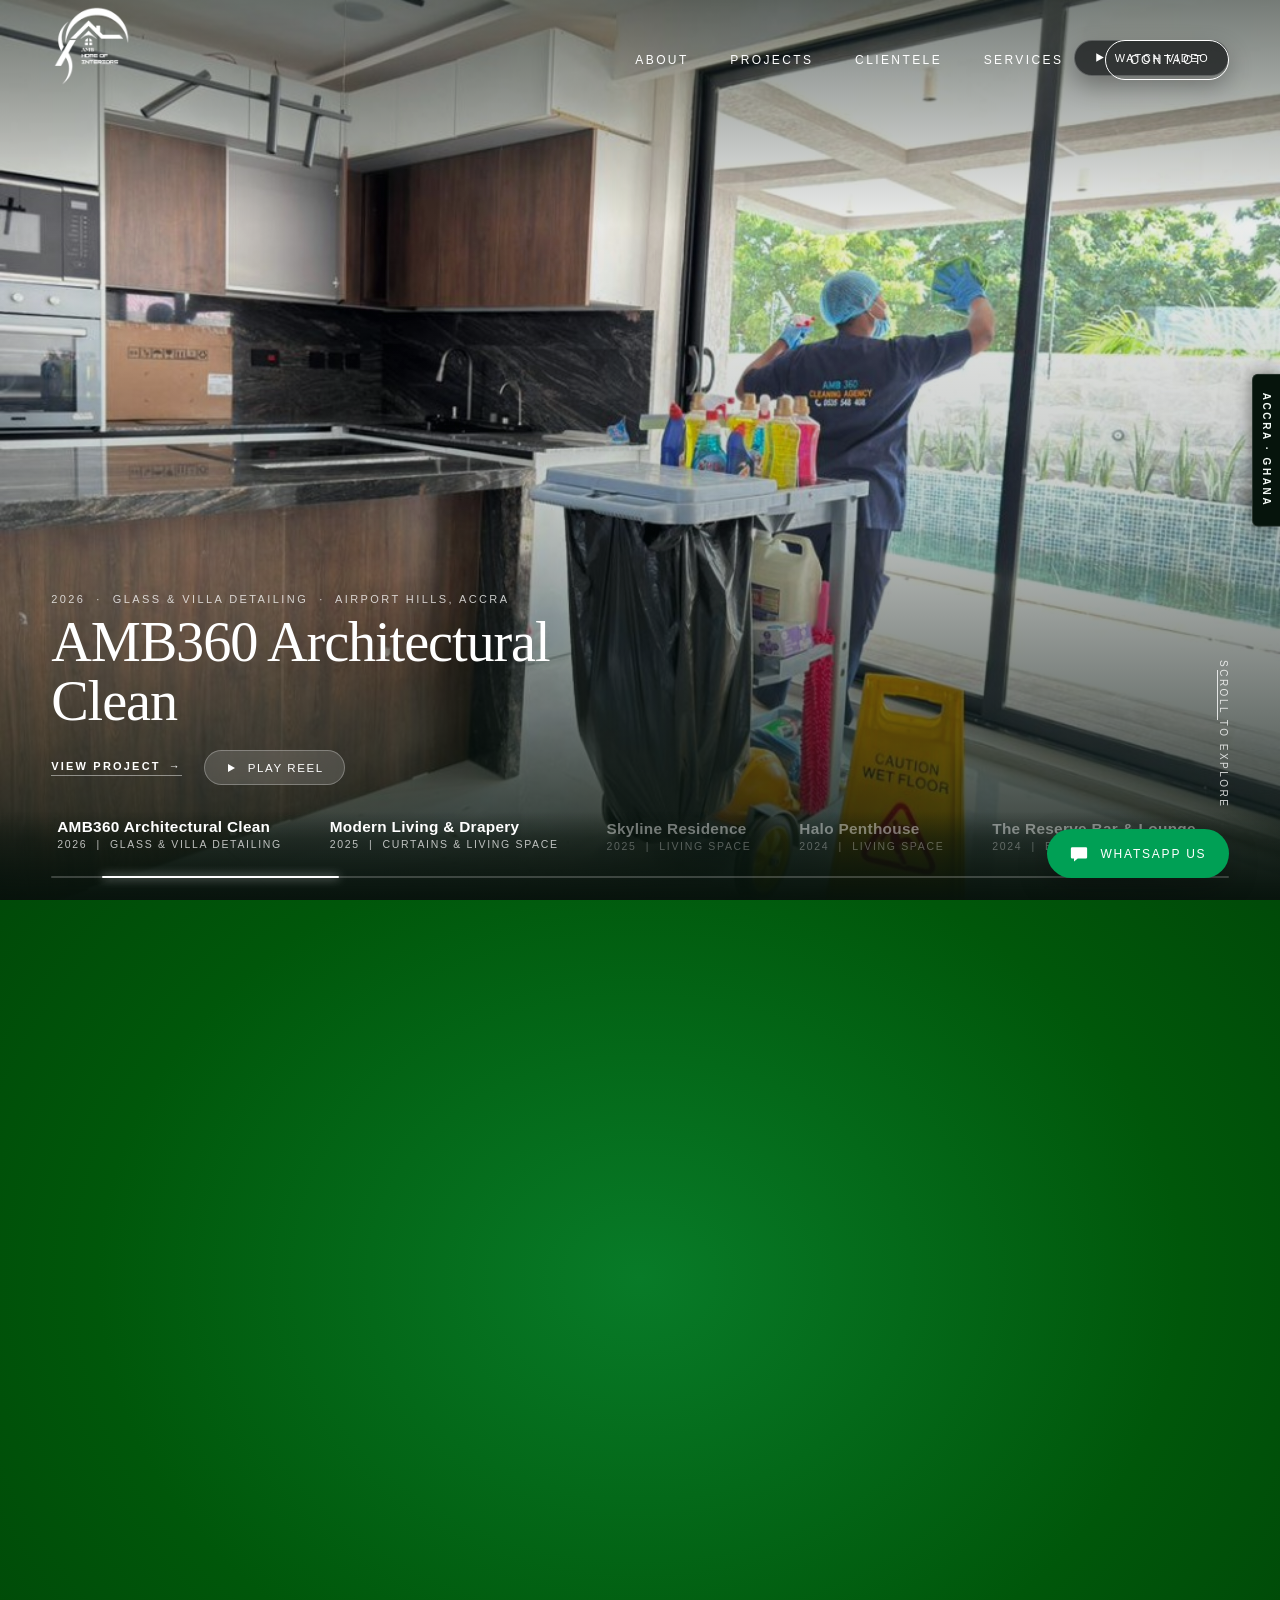
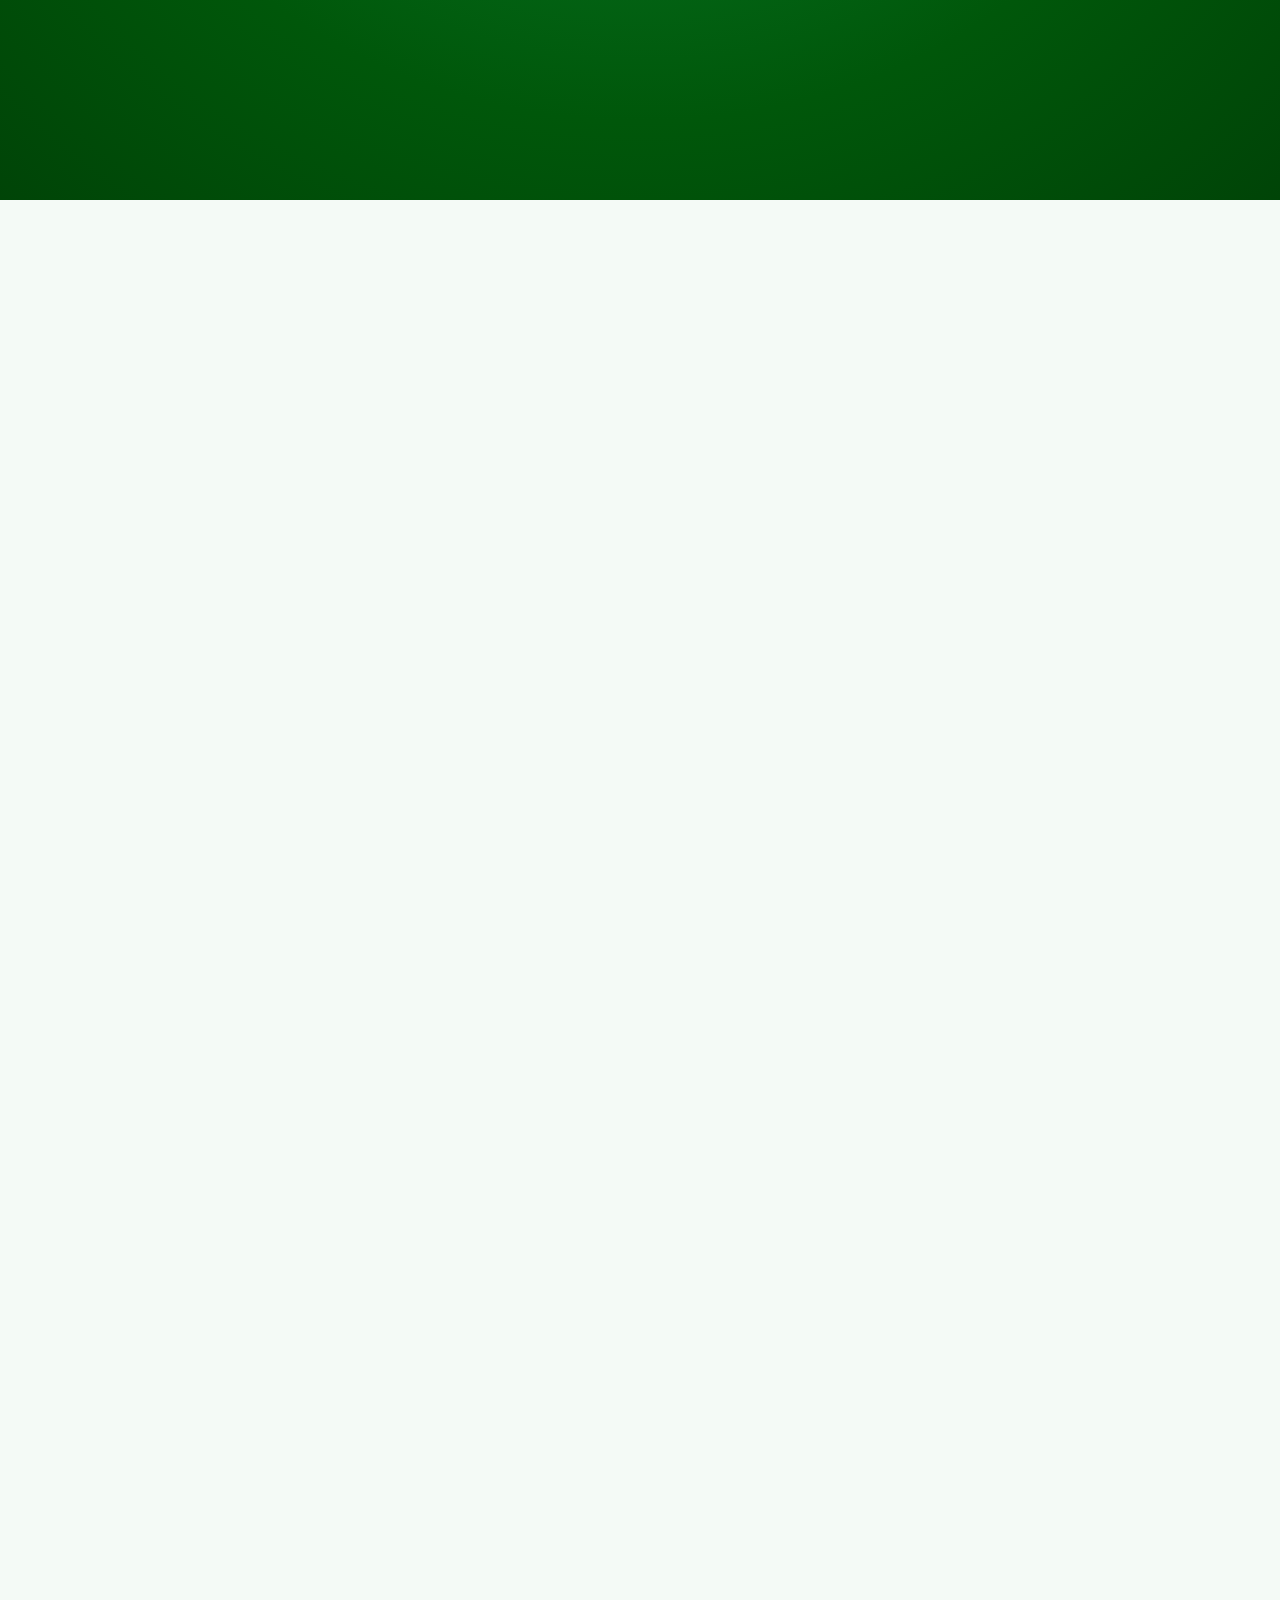
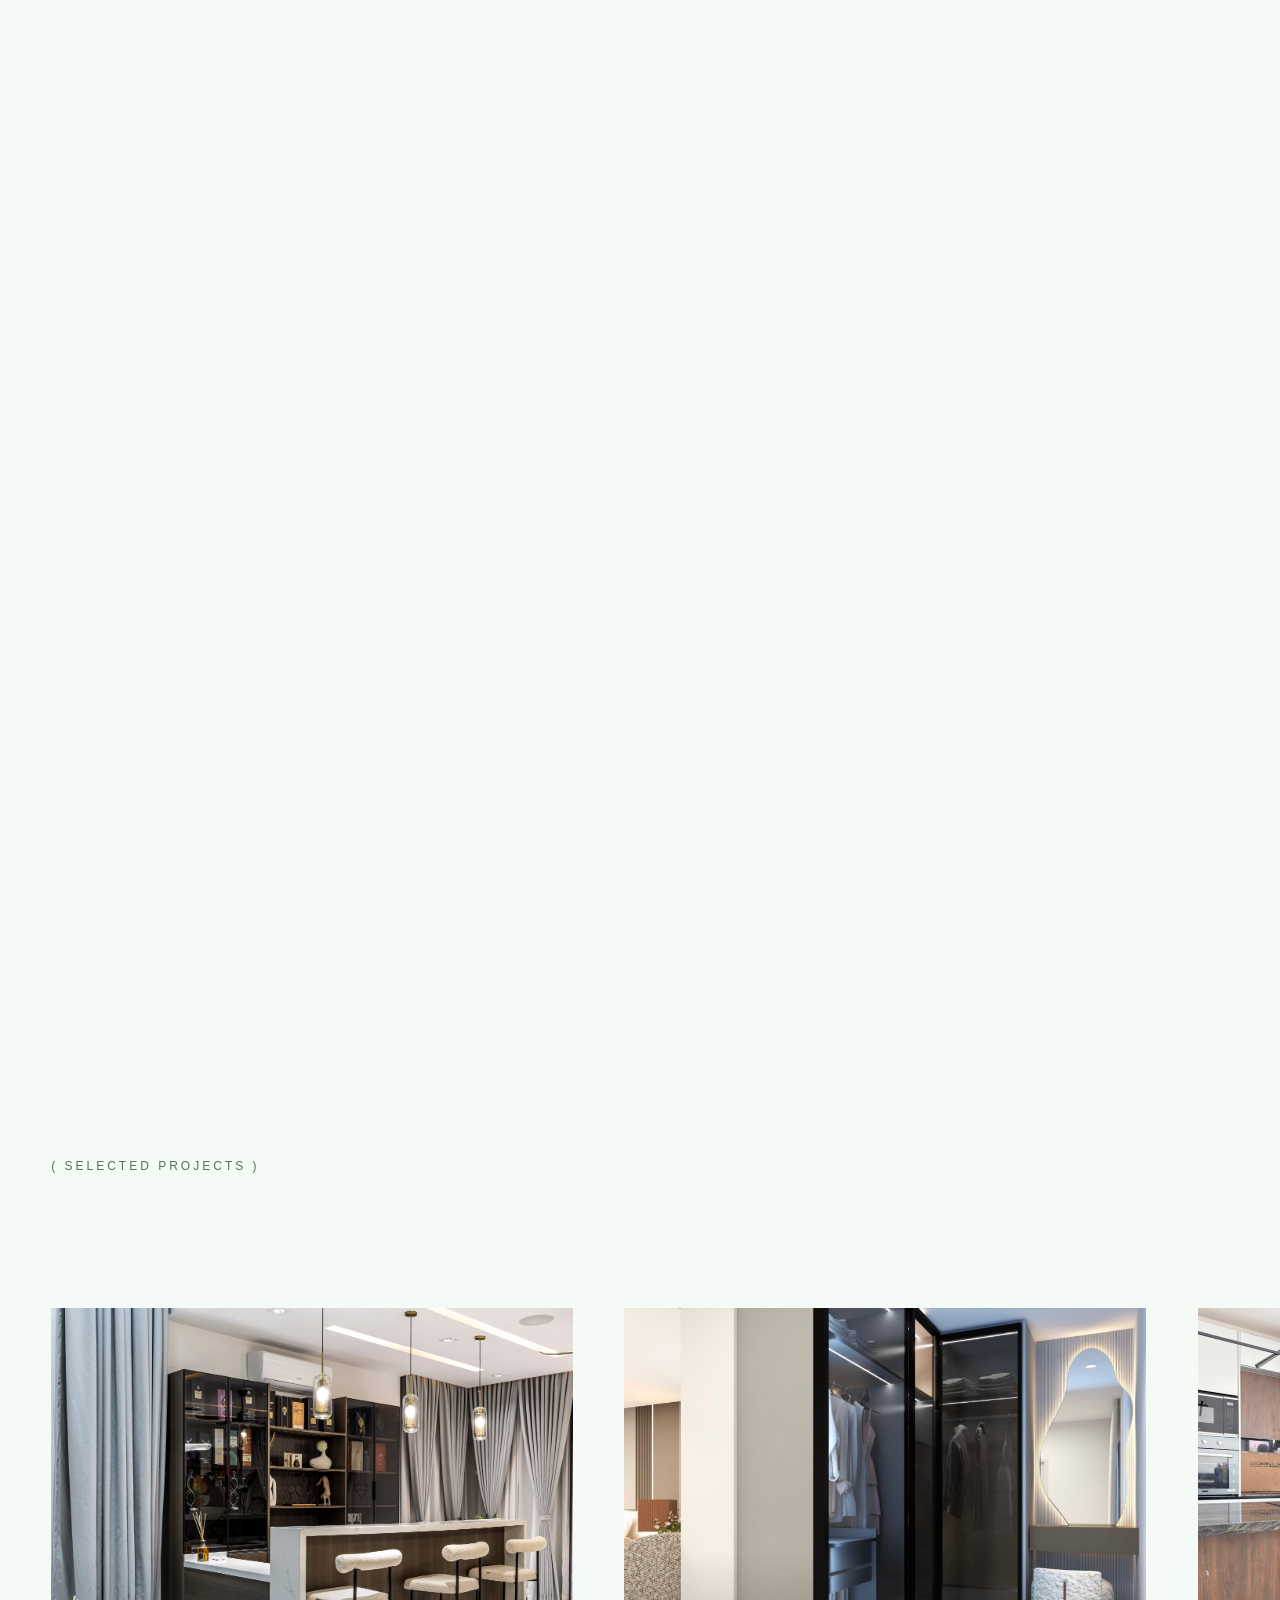
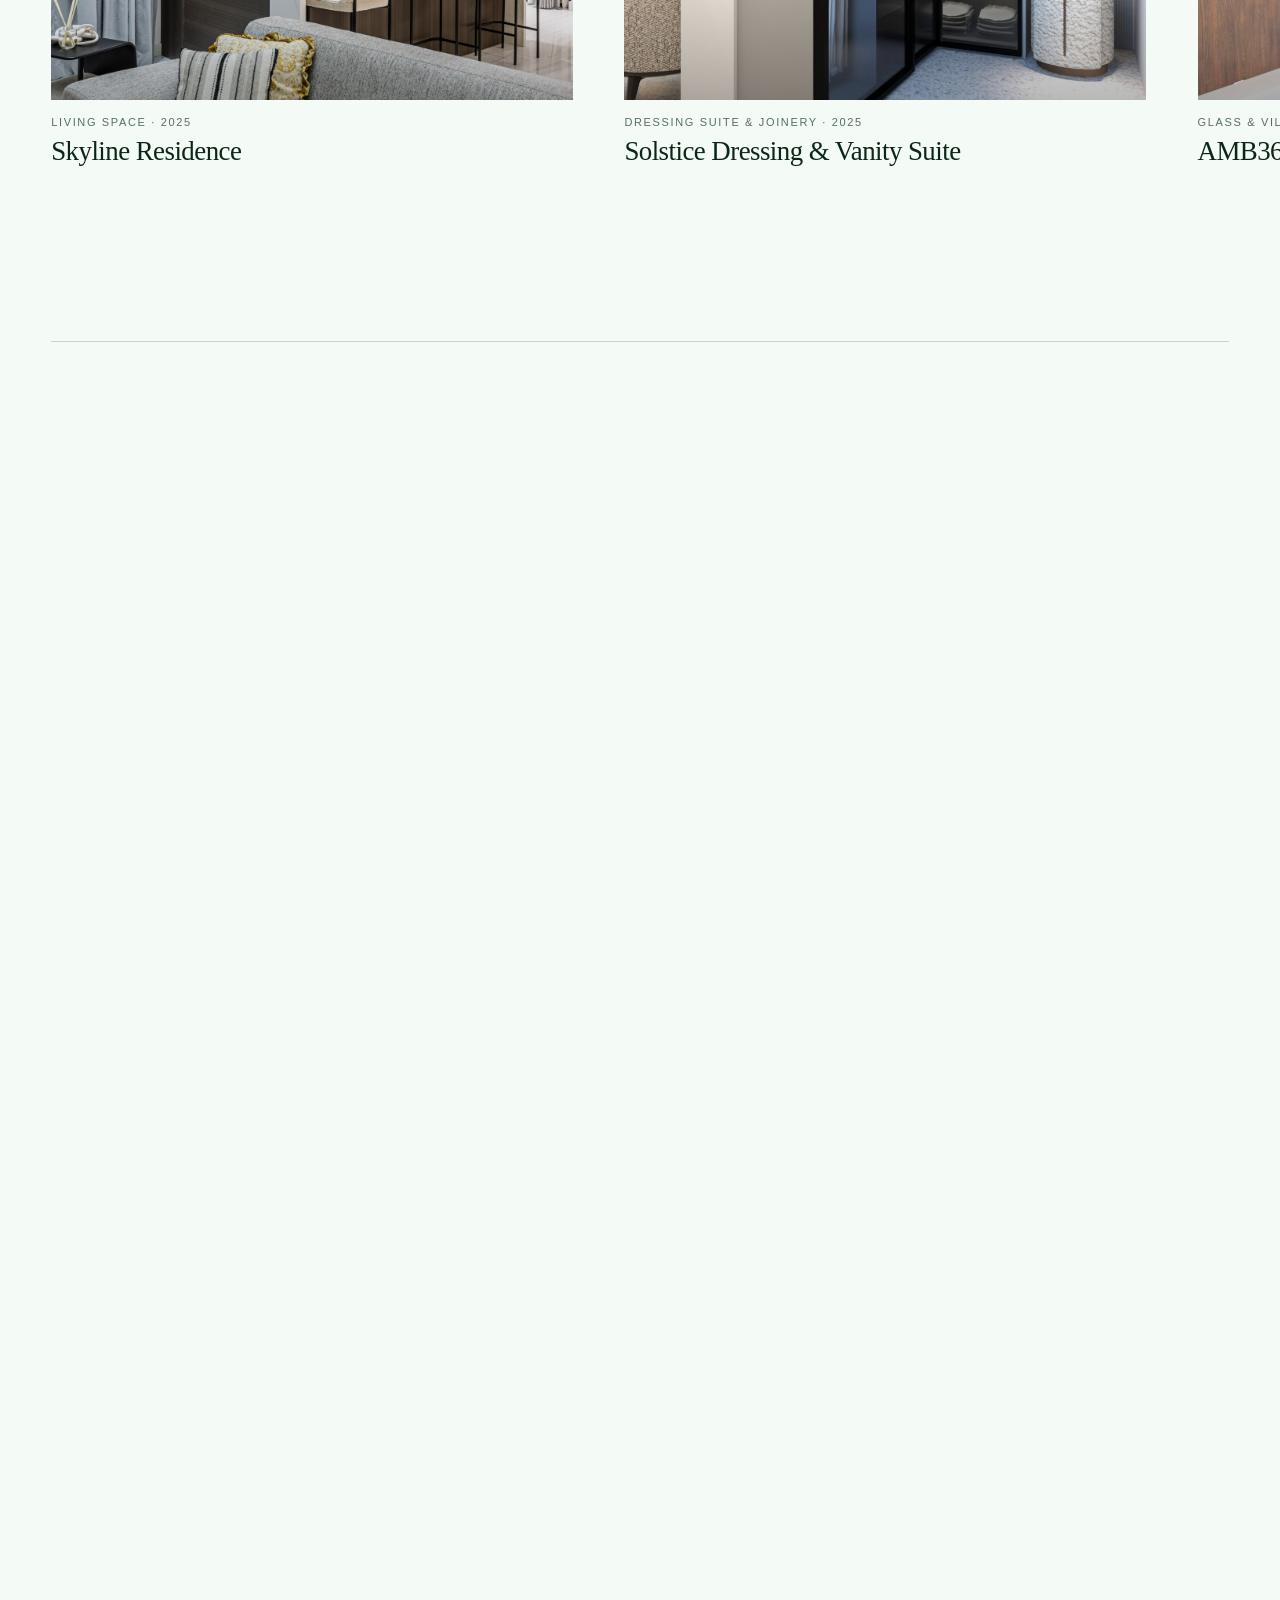
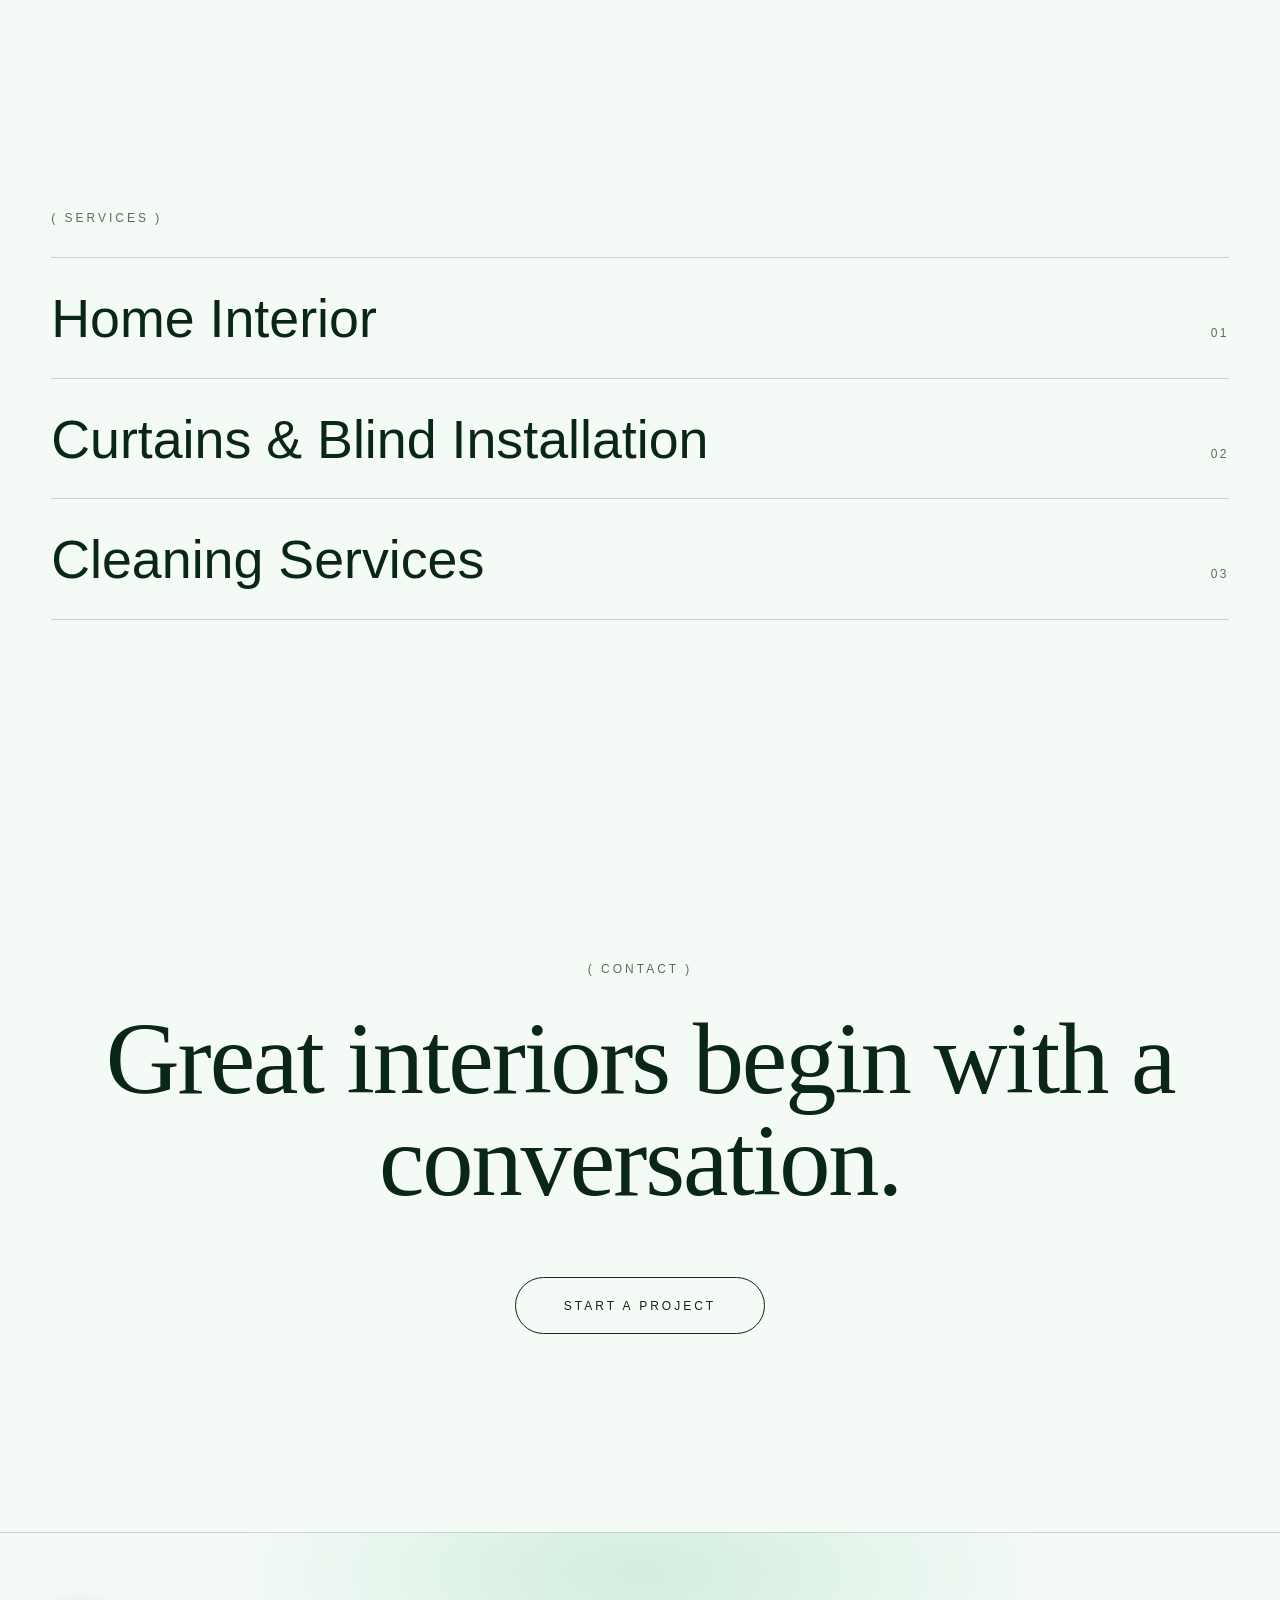
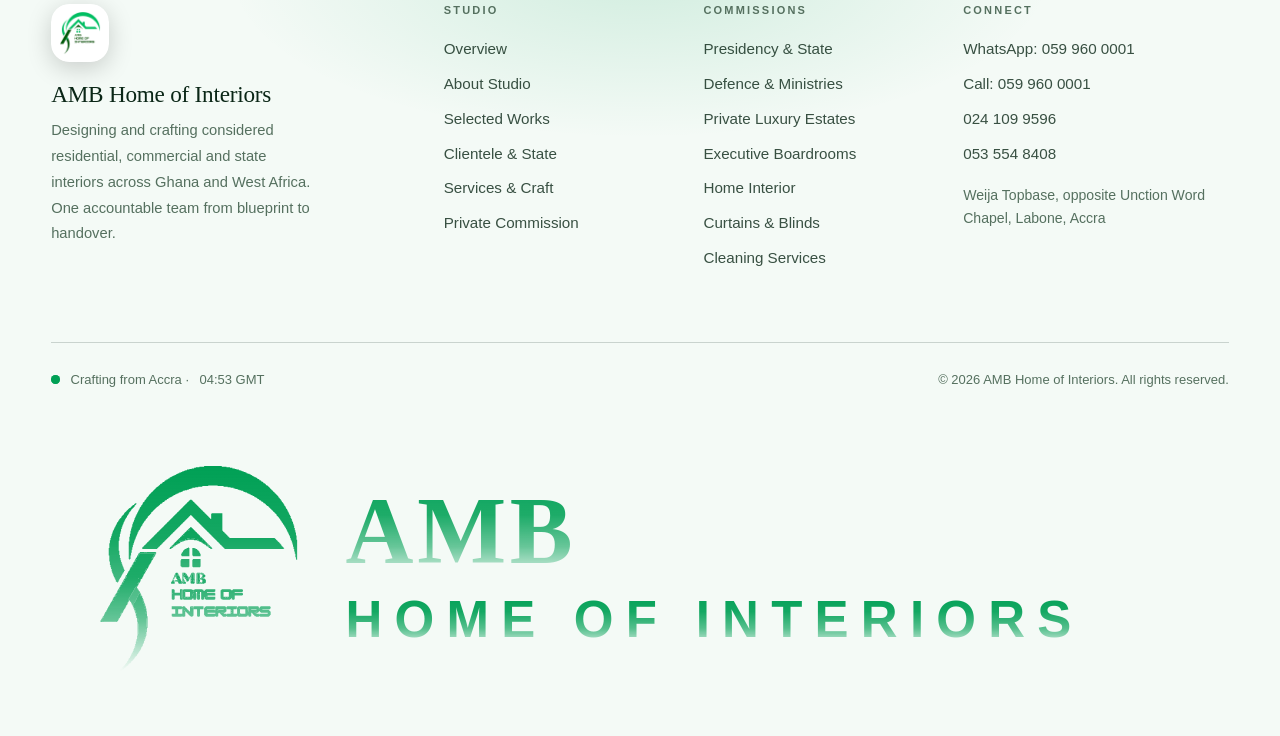
==== commit f236232f: "feat: add interior design portfolio landing page with pinned hero slider" ====
--- a/index.html
+++ b/index.html
@@ -113,7 +113,7 @@
 <main class="page" id="p-about">
 <div class="pho"><div class="label">( About )</div><h1 class="serif"><span class="line"><span>Design is how </span></span> <span class="line"><span>we think.</span></span></h1></div>
 <div class="band"><div class="ph im3" data-par="0.18"></div></div>
-<section class="about"><div class="rv"><div class="label">( Philosophy )</div><h2 class="serif">Quiet luxury, built with precision.</h2><p>We believe a great interior is felt before it is seen. Every project begins with listening, then proportion, light and material — resolved in our own workshop and on site by one accountable team.</p></div><div class="ph im4 rv" style="aspect-ratio:4/5"></div></section>
+<section class="about"><div class="rv"><div class="label">( Philosophy )</div><h2 class="serif">Quiet luxury, built with precision.</h2><p>We believe a great interior is felt before it is seen. Every project begins with listening, then proportion, light and material — resolved in our own workshop and on site by one accountable team.</p></div><div class="ph im-about-philosophy rv" style="aspect-ratio:4/5"></div></section>
 <section><div class="stats"><div><b class="serif" data-count="3">0</b><span>Years in service</span></div><div><b class="serif" data-count="300" data-suffix="+">0</b><span>Over 300 spaces</span></div><div><b class="serif" data-count="8" data-suffix="+">0</b><span>Landmark clientele</span></div></div></section>
 <section><div class="label">( Process )</div><div class="svc"><a>Listen &amp; discover <span>01</span></a><a>Concept &amp; materials <span>02</span></a><a>Detail &amp; engineer <span>03</span></a><a>Build &amp; handover <span>04</span></a></div></section>
 <section><div class="label">( Principles )</div><div class="team rv"><div><div class="ph im8"></div><h4 class="serif">Light</h4><small>Layered, warm, never harsh</small></div><div><div class="ph im6"></div><h4 class="serif">Material</h4><small>Stone, timber, metal</small></div><div><div class="ph im9"></div><h4 class="serif">Proportion</h4><small>Volume with rhythm</small></div><div><div class="ph im11"></div><h4 class="serif">Craft</h4><small>Detailed by hand</small></div></div></section>
@@ -146,14 +146,77 @@
 </main>
 
 <main class="page" id="p-projects">
-<div class="projects-hero-wrap" id="projects-hero-wrap">
-  <video class="projects-hero-video" id="projects-hero-video" autoplay muted loop playsinline webkit-playsinline preload="auto">
+<div class="projects-hero-wrap" id="projects-hero-wrap" data-video-src="images/living%20room%20video%203.MOV" data-video-title="Living Space &amp; Architectural Drapery Reel">
+  <video class="projects-hero-video video-clickable" id="projects-hero-video" autoplay muted loop playsinline webkit-playsinline preload="auto">
     <source src="images/living%20room%20video%203.MOV" type="video/mp4">
     <source src="images/living%20room%20video%203.MOV" type="video/quicktime">
   </video>
+  <button class="projects-hero-badge" type="button" aria-label="Watch full video with sound">
+    <svg viewBox="0 0 24 24" width="14" height="14" fill="currentColor"><polygon points="6,4 20,12 6,20"/></svg>
+    <span>Watch Architectural Reel</span>
+  </button>
 </div>
 <div class="chips"><button class="on" data-f="all">All</button><button data-f="living">Living</button><button data-f="kitchen">Kitchens</button><button data-f="dining">Dining</button><button data-f="cleaning">Cleaning</button></div>
-<div class="grid"></div></main>
+<div class="grid"></div>
+
+<section class="projects-cleaning-section rv" id="projects-cleaning-reel">
+  <div class="cleaning-media-header">
+    <div class="label">( AMB360 Cleaning Agency · Projects in Motion )</div>
+    <h2 class="serif">Estate cleaning &amp; architectural finishing reels.</h2>
+    <p>Authentic on-site footage from <a href="https://amb360cleaning.com" target="_blank" rel="noopener" style="text-decoration:underline;color:var(--acc)">AMB360 Cleaning Agency</a>. Watch our teams machine-buff marble floors, detail high-ceiling glass, and prepare luxury residences for move-in handover across Accra.</p>
+  </div>
+  <div class="cleaning-video-grid">
+    <div class="cleaning-video-card">
+      <div class="video-container" data-video-src="images/cleaning-video-1.mp4" data-video-title="Post-Construction Cleanup · Pristine Floor Buffing">
+        <video autoplay muted loop playsinline webkit-playsinline preload="auto">
+          <source src="images/cleaning-video-1.mp4" type="video/mp4">
+        </video>
+        <div class="video-play-badge"><svg viewBox="0 0 24 24"><polygon points="6,4 20,12 6,20"/></svg><span>Watch Reel</span></div>
+      </div>
+      <div class="cleaning-video-info">
+        <small>Post-Construction Cleanup · 01</small>
+        <b>Pristine Floor Buffing &amp; Surface Detailing</b>
+      </div>
+    </div>
+    <div class="cleaning-video-card">
+      <div class="video-container" data-video-src="images/cleaning-video-2.mp4" data-video-title="Estate Deep Cleaning · Architectural Sanitisation">
+        <video autoplay muted loop playsinline webkit-playsinline preload="auto">
+          <source src="images/cleaning-video-2.mp4" type="video/mp4">
+        </video>
+        <div class="video-play-badge"><svg viewBox="0 0 24 24"><polygon points="6,4 20,12 6,20"/></svg><span>Watch Reel</span></div>
+      </div>
+      <div class="cleaning-video-info">
+        <small>Estate Deep Cleaning · 02</small>
+        <b>High-Reach Architectural Dusting &amp; Sanitisation</b>
+      </div>
+    </div>
+    <div class="cleaning-video-card">
+      <div class="video-container" data-video-src="images/cleaning-video-3.mp4" data-video-title="The Handover Standard · Zero-Snag Move-In Readiness">
+        <video autoplay muted loop playsinline webkit-playsinline preload="auto">
+          <source src="images/cleaning-video-3.mp4" type="video/mp4">
+        </video>
+        <div class="video-play-badge"><svg viewBox="0 0 24 24"><polygon points="6,4 20,12 6,20"/></svg><span>Watch Reel</span></div>
+      </div>
+      <div class="cleaning-video-info">
+        <small>Move-In Handover · 03</small>
+        <b>Zero-Snag, Move-In Ready Estate Handover</b>
+      </div>
+    </div>
+    <div class="cleaning-video-card">
+      <div class="video-container" data-video-src="images/cleaning-hero-v16.mp4" data-video-title="AMB360 Architectural Clean · Glass &amp; Villa Detailing">
+        <video autoplay muted loop playsinline webkit-playsinline preload="auto">
+          <source src="images/cleaning-hero-v16.mp4" type="video/mp4">
+        </video>
+        <div class="video-play-badge"><svg viewBox="0 0 24 24"><polygon points="6,4 20,12 6,20"/></svg><span>Watch Reel</span></div>
+      </div>
+      <div class="cleaning-video-info">
+        <small>Architectural Glass Detailing · 04</small>
+        <b>Premier Residential Villa &amp; Poolside Sanitisation</b>
+      </div>
+    </div>
+  </div>
+</section>
+</main>
 
 <main class="page" id="p-services">
 <div class="pho"><div class="label">( Services )</div><h1 class="serif"><span class="line"><span>Design </span></span> <span class="line"><span>meets purpose.</span></span></h1></div>
@@ -258,6 +321,24 @@
   </div>
 </dialog>
 
+<dialog class="video-viewer" id="video-viewer" aria-label="Cinematic video presentation">
+  <div class="video-viewer-shell">
+    <div class="video-viewer-top">
+      <div>
+        <p class="label" id="video-viewer-tag">( AMB In Motion · Cinematic Reel )</p>
+        <h3 class="serif" id="video-viewer-title">Architectural Presentation</h3>
+      </div>
+      <button class="viewer-close" id="video-viewer-close" type="button" aria-label="Close video player">Close <span aria-hidden="true">×</span></button>
+    </div>
+    <div class="video-viewer-stage">
+      <video id="video-viewer-player" controls playsinline preload="auto"></video>
+    </div>
+    <div class="video-viewer-bottom">
+      <p class="video-viewer-caption" id="video-viewer-caption">Click outside or press ESC to close</p>
+    </div>
+  </div>
+</dialog>
+
 <main class="page" id="p-clientele">
 <div class="pho">
   <div class="label">( Clientele &amp; Institutional Commissions )</div>
--- a/css/style.css
+++ b/css/style.css
@@ -20,7 +20,7 @@
 .g4{--g:linear-gradient(130deg,#1d1f26,#4a5164 50%,#b9bfd0 85%,#2a2d38)}
 /* preloader */
 #pre{position:fixed;inset:0;background:#f4faf6;color:#0a2616;z-index:99;display:flex;align-items:flex-end;justify-content:space-between;padding:clamp(1.25rem,5vw,4rem);padding-bottom:calc(clamp(1.25rem,5vw,4rem) + env(safe-area-inset-bottom,0px));transition:transform 1s cubic-bezier(.77,0,.18,1)}
-#pre.done{transform:translateY(-100%)}
+#pre.done{transform:translateY(-100%);pointer-events:none;visibility:hidden;transition:transform .85s cubic-bezier(.77,0,.18,1),visibility 0s .85s}
 .pre-brand{
   position:absolute;
   left:50%;
@@ -111,11 +111,10 @@
   height:100%;
   opacity:0;
   pointer-events:none;
-  transition:opacity .35s ease-out;
   will-change:opacity;
 }
 .hero-slide.active{
-  opacity:1;
+  pointer-events:auto;
 }
 .hero-slide-img{
   position:absolute;
@@ -421,8 +420,8 @@
 
 @media (max-width:800px){.about{grid-template-columns:1fr}.card{flex:0 0 min(82vw,54vh)}nav div{display:none}#hov{display:none}}
 @media (prefers-reduced-motion:reduce){*{animation:none!important;transition:none!important}.rv,.line>span{opacity:1;transform:none}}
-.page{display:none}.page.on{display:block;animation:fi .9s both}@keyframes fi{from{opacity:0}}
-.cur{position:fixed;inset:0;z-index:90;display:grid;place-items:center;background:radial-gradient(ellipse at 50% 42%,#087b28 0%,#00570a 60%,#004407 100%);transform:translateY(100%);transition:transform .75s cubic-bezier(.77,0,.18,1);pointer-events:none}.cur.c{transform:none}.cur.o{transform:translateY(-100%)}
+.page{display:none}.page.on{display:block;animation:fi .45s ease-out both}@keyframes fi{from{opacity:0}}
+.cur{position:fixed;inset:0;z-index:100;display:grid;place-items:center;background:radial-gradient(ellipse at 50% 42%,#087b28 0%,#00570a 60%,#004407 100%);transform:translateY(100%);transition:transform .62s cubic-bezier(.77,0,.18,1);will-change:transform;pointer-events:none}.cur.c{transform:translateY(0);pointer-events:auto}.cur.o{transform:translateY(-100%);pointer-events:none}
 .cur-mark{position:relative;display:grid;place-items:center;width:clamp(9rem,18vw,15rem);aspect-ratio:1;border:1px solid rgba(255,255,255,.42);border-radius:50%;background:linear-gradient(145deg,rgba(255,255,255,.22),rgba(255,255,255,.035) 46%,rgba(0,0,0,.12));box-shadow:inset 0 2px 2px rgba(255,255,255,.42),inset 0 -12px 24px rgba(0,35,8,.24),0 32px 70px rgba(0,25,5,.42),0 9px 20px rgba(0,20,4,.28);transform:perspective(900px) translateY(18px) rotateX(16deg) scale(.82);opacity:0;transition:transform .8s cubic-bezier(.19,1,.22,1),opacity .35s ease}
 .cur-mark::before{content:"";position:absolute;inset:8%;border:1px solid rgba(255,255,255,.16);border-radius:inherit;box-shadow:inset 0 1px 5px rgba(255,255,255,.18)}
 .cur-mark .lg{position:relative;z-index:1;width:68%;height:68%;background-image:url("../images/logo.png");background-size:contain;background-repeat:no-repeat;background-position:center;filter:brightness(0) invert(1) drop-shadow(0 4px 1px rgba(0,0,0,.22)) drop-shadow(0 12px 12px rgba(0,24,5,.38))}
@@ -501,12 +500,12 @@
 .im1{--img:url("../images/01-dark-kitchen.jpg");--pos:center 55%}
 .im2{--img:url("../images/02-white-smart-kitchen.jpg");}
 .im3{--img:url("../images/living%20room%201.jpeg");}
-.im4{--img:url("../images/04-white-dining-pendants.jpg");--pos:center 60%}
+.im-about-philosophy, .im4{--img:url("../images/about-philosophy-salon.jpg");--pos:center 55%}
 .im5{--img:url("../images/05-dark-dining-halo-lights.jpg");}
-.im6{--img:url("../images/chefs-atelier.jpg");}
+.im6{--img:url("../images/chefs-atelier.jpg");--pos:center 55%}
 .im7{--img:url("../images/07-modern-living-blue-curtains.jpg");--pos:center 55%}
 .im8{--img:url("../images/interior%201.jpeg");--pos:center 40%}
-.im9{--img:url("../images/living%20room%202.jpeg");--pos:center 40%}
+.im9{--img:url("../images/living%20room%202.jpeg");--pos:center 28%}
 .im10{--img:url("../images/10-grand-hall-chandelier.jpg");--pos:center 50%}
 .im11{--img:url("../images/kyoto-suite.jpg");}
 .im12{--img:url("../images/12-marble-floor-living.jpg");}
@@ -560,6 +559,252 @@
   .viewer-thumb{width:clamp(2rem,8vh,2.8rem);aspect-ratio:1}
 }
 @media (prefers-reduced-motion:reduce){.gal .gallery-thumb .ph,.gallery-open,.viewer-close,.viewer-arrow,.viewer-thumb{transition:none}}
+
+/* ── Interactive Clickable Videos & Cinematic Video Viewer ────── */
+.video-clickable {
+  cursor: pointer;
+  transition: transform .4s cubic-bezier(.19,1,.22,1), filter .3s ease;
+}
+.video-container, .home-media-media, .projects-hero-wrap {
+  position: relative;
+  cursor: pointer;
+}
+.video-container:hover video, .home-media-media:hover video {
+  filter: brightness(1.06);
+}
+.video-play-badge {
+  position: absolute;
+  top: 50%;
+  left: 50%;
+  transform: translate(-50%, -50%);
+  display: inline-flex;
+  align-items: center;
+  gap: .55rem;
+  padding: .65rem 1.15rem;
+  border-radius: 9999px;
+  background: rgba(14, 15, 17, 0.72);
+  backdrop-filter: blur(10px);
+  -webkit-backdrop-filter: blur(10px);
+  border: 1px solid rgba(255, 255, 255, 0.22);
+  color: #fff;
+  font-family: inherit;
+  font-size: 0.72rem;
+  letter-spacing: 0.16em;
+  text-transform: uppercase;
+  font-weight: 500;
+  pointer-events: none;
+  transition: transform .35s cubic-bezier(.19,1,.22,1), background .3s ease, border-color .3s ease, box-shadow .35s ease;
+  z-index: 4;
+  box-shadow: 0 10px 30px rgba(0,0,0,0.35);
+}
+.video-container:hover .video-play-badge,
+.home-media-card:hover .video-play-badge,
+.clientele-media-card:hover .video-play-badge,
+.about-craft-card:hover .video-play-badge,
+.projects-hero-wrap:hover .video-play-badge {
+  transform: translate(-50%, -50%) scale(1.08);
+  background: rgba(20, 22, 24, 0.92);
+  border-color: rgba(255, 255, 255, 0.45);
+  box-shadow: 0 16px 40px rgba(0,0,0,0.5);
+}
+.video-play-badge svg {
+  width: 13px;
+  height: 13px;
+  fill: currentColor;
+  transition: transform .25s ease;
+}
+.video-container:hover .video-play-badge svg,
+.home-media-card:hover .video-play-badge svg {
+  transform: scale(1.15);
+}
+
+/* Hero video presentation */
+.hero-slide-video {
+  width: 100%;
+  height: 100%;
+  object-fit: cover;
+  display: block;
+}
+.hero-video-badge {
+  position: absolute;
+  top: clamp(1.2rem, 3.5vw, 2.5rem);
+  right: clamp(1.2rem, 4vw, 3.5rem);
+  z-index: 6;
+  display: inline-flex;
+  align-items: center;
+  gap: .55rem;
+  padding: .65rem 1.15rem;
+  border-radius: 9999px;
+  background: rgba(12, 14, 16, 0.72);
+  backdrop-filter: blur(12px);
+  -webkit-backdrop-filter: blur(12px);
+  border: 1px solid rgba(255, 255, 255, 0.22);
+  color: #fff;
+  font-family: inherit;
+  font-size: .68rem;
+  letter-spacing: .16em;
+  text-transform: uppercase;
+  cursor: pointer;
+  transition: background .3s, transform .3s, border-color .3s, box-shadow .3s;
+  box-shadow: 0 10px 25px rgba(0,0,0,0.3);
+}
+.hero-video-badge:hover {
+  background: rgba(22, 24, 27, 0.92);
+  transform: translateY(-2px);
+  border-color: rgba(255, 255, 255, 0.45);
+}
+.hero-video-badge svg {
+  fill: currentColor;
+}
+.hero-slide-actions {
+  display: flex;
+  align-items: center;
+  gap: 1.4rem;
+  flex-wrap: wrap;
+  margin-top: 1.25rem;
+}
+.hero-slide-actions .hero-slide-cta {
+  margin-top: 0;
+}
+.hero-slide-play-cta {
+  display: inline-flex;
+  align-items: center;
+  gap: .65rem;
+  padding: .65rem 1.25rem;
+  border-radius: 9999px;
+  background: rgba(255, 255, 255, 0.14);
+  backdrop-filter: blur(10px);
+  -webkit-backdrop-filter: blur(10px);
+  border: 1px solid rgba(255, 255, 255, 0.28);
+  color: #fff;
+  font-family: inherit;
+  font-size: .72rem;
+  letter-spacing: .14em;
+  text-transform: uppercase;
+  cursor: pointer;
+  transition: background .25s ease, transform .25s ease, border-color .25s ease;
+}
+.hero-slide-play-cta:hover {
+  background: rgba(255, 255, 255, 0.25);
+  transform: translateY(-2px);
+  border-color: rgba(255, 255, 255, 0.5);
+}
+.hero-slide-play-cta svg {
+  fill: currentColor;
+}
+
+/* Projects Hero video click trigger */
+.projects-hero-wrap {
+  position: relative;
+  overflow: hidden;
+}
+.projects-hero-badge {
+  position: absolute;
+  bottom: clamp(1.5rem, 4vw, 3rem);
+  left: 4vw;
+  z-index: 4;
+  display: inline-flex;
+  align-items: center;
+  gap: .6rem;
+  padding: .7rem 1.3rem;
+  border-radius: 9999px;
+  background: rgba(14, 15, 17, 0.75);
+  backdrop-filter: blur(10px);
+  -webkit-backdrop-filter: blur(10px);
+  border: 1px solid rgba(255, 255, 255, 0.25);
+  color: #fff;
+  font-family: inherit;
+  font-size: .72rem;
+  letter-spacing: .15em;
+  text-transform: uppercase;
+  cursor: pointer;
+  transition: background .3s, transform .3s, border-color .3s;
+}
+.projects-hero-badge:hover {
+  background: rgba(24, 25, 28, 0.95);
+  transform: translateY(-2px);
+  border-color: rgba(255, 255, 255, 0.5);
+}
+.projects-hero-badge svg {
+  fill: currentColor;
+}
+
+/* Cinematic Video Viewer Dialog */
+.video-viewer {
+  width: 100vw;
+  height: 100vh;
+  max-width: 100vw;
+  max-height: 100vh;
+  margin: 0;
+  padding: 0;
+  border: 0;
+  background: rgba(8, 9, 10, 0.96);
+  color: var(--fg);
+  overflow: hidden;
+  box-sizing: border-box;
+}
+.video-viewer::backdrop {
+  background: rgba(3, 4, 5, 0.9);
+  backdrop-filter: blur(16px);
+  -webkit-backdrop-filter: blur(16px);
+}
+.video-viewer-shell {
+  display: flex;
+  flex-direction: column;
+  justify-content: space-between;
+  width: 100%;
+  height: 100%;
+  padding: clamp(1rem, 2.5vh, 2.2rem) clamp(1rem, 4vw, 3.5rem);
+  box-sizing: border-box;
+}
+.video-viewer-top {
+  display: flex;
+  align-items: flex-start;
+  justify-content: space-between;
+  gap: 1.5rem;
+  min-height: 2.75rem;
+}
+.video-viewer-top .label {
+  margin-bottom: .25rem;
+  color: var(--mut);
+  font-size: 10px;
+  letter-spacing: .16em;
+  text-transform: uppercase;
+}
+.video-viewer-top h3 {
+  font-size: clamp(1.2rem, 2.2vw, 1.85rem);
+  font-weight: 400;
+  color: #fff;
+  margin: 0;
+  line-height: 1.2;
+}
+.video-viewer-stage {
+  flex: 1 1 auto;
+  display: flex;
+  align-items: center;
+  justify-content: center;
+  min-height: 0;
+  padding: clamp(.5rem, 1.5vh, 1.5rem) 0;
+}
+.video-viewer-stage video {
+  max-width: 100%;
+  max-height: calc(100vh - 12rem);
+  border-radius: 8px;
+  outline: none;
+  box-shadow: 0 25px 70px rgba(0, 0, 0, 0.7);
+  background: #000;
+}
+.video-viewer-bottom {
+  min-height: 2rem;
+  display: flex;
+  align-items: center;
+  justify-content: space-between;
+}
+.video-viewer-caption {
+  font-size: .85rem;
+  color: var(--mut);
+  margin: 0;
+}
 
 #p-contact{--contact-gutter:clamp(1.5rem,8vw,8rem)}
 .contact-intro{padding:clamp(10rem,19vh,15rem) var(--contact-gutter) clamp(3.5rem,8vh,7rem);max-width:112rem}
@@ -631,6 +876,47 @@
   .cleaning-photo-strip{grid-template-columns:1fr 1fr;gap:1rem}
 }
 
+/* Projects Cleaning Section & Grid Video Cards */
+.projects-cleaning-section {
+  padding: 8vh 4vw 14vh;
+  border-top: 1px solid var(--line);
+}
+.projects-cleaning-section .cleaning-media-header {
+  margin-bottom: 3.5rem;
+  max-width: 52em;
+}
+.projects-cleaning-section .cleaning-media-header h2 {
+  font-size: clamp(2rem, 4vw, 3.4rem);
+  line-height: 1.1;
+  margin-bottom: 1rem;
+}
+.projects-cleaning-section .cleaning-media-header p {
+  color: var(--mut);
+  line-height: 1.75;
+  font-size: 1.05rem;
+}
+
+.it .video-container {
+  aspect-ratio: 4/5;
+  width: 100%;
+  position: relative;
+  overflow: hidden;
+  background: #000;
+}
+.it:nth-child(3n) .video-container {
+  aspect-ratio: 1;
+}
+.it video.project-card-video {
+  width: 100%;
+  height: 100%;
+  object-fit: cover;
+  display: block;
+  transition: transform 1s cubic-bezier(.19,1,.22,1);
+}
+.it:hover video.project-card-video {
+  transform: scale(1.04);
+}
+
 /* ══════════════════════════════════════════════════════════════════
    CLASSICAL BORDERLESS CARDS — NO STROKING
    ══════════════════════════════════════════════════════════════════ */
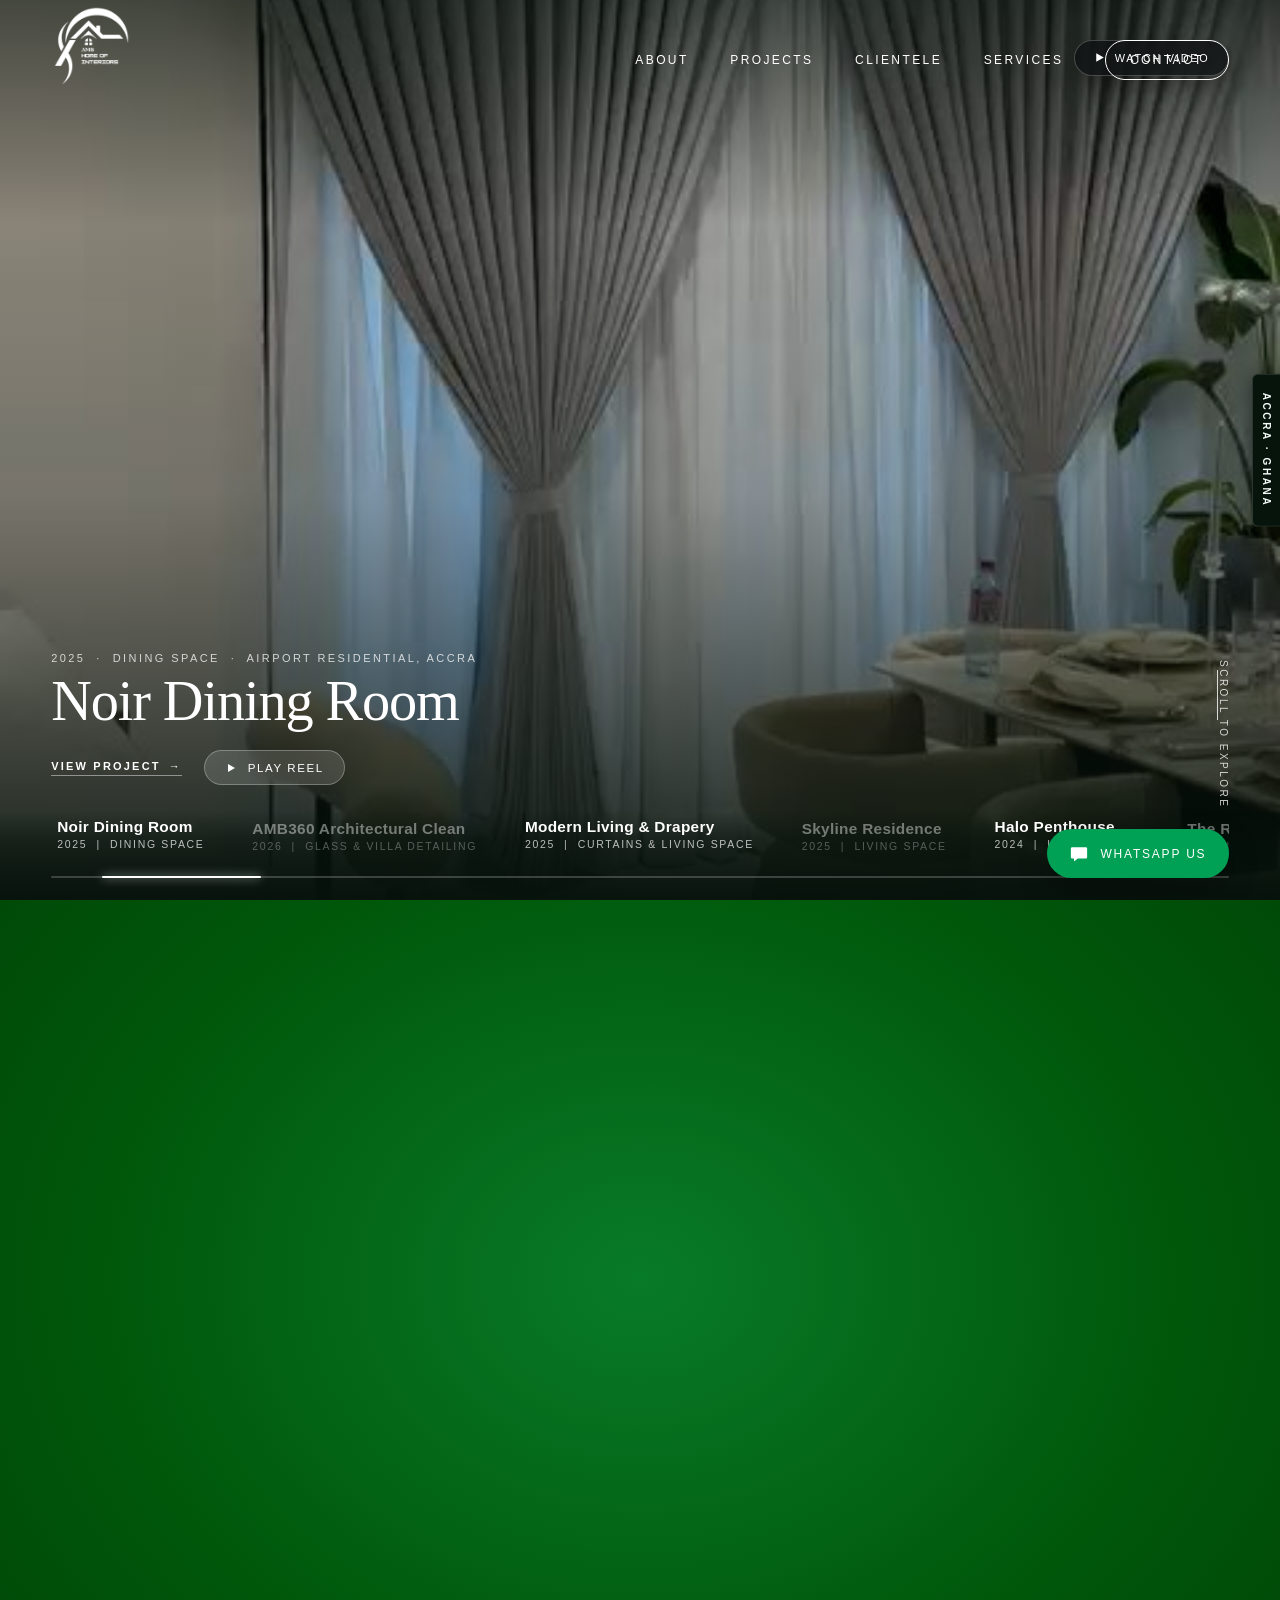
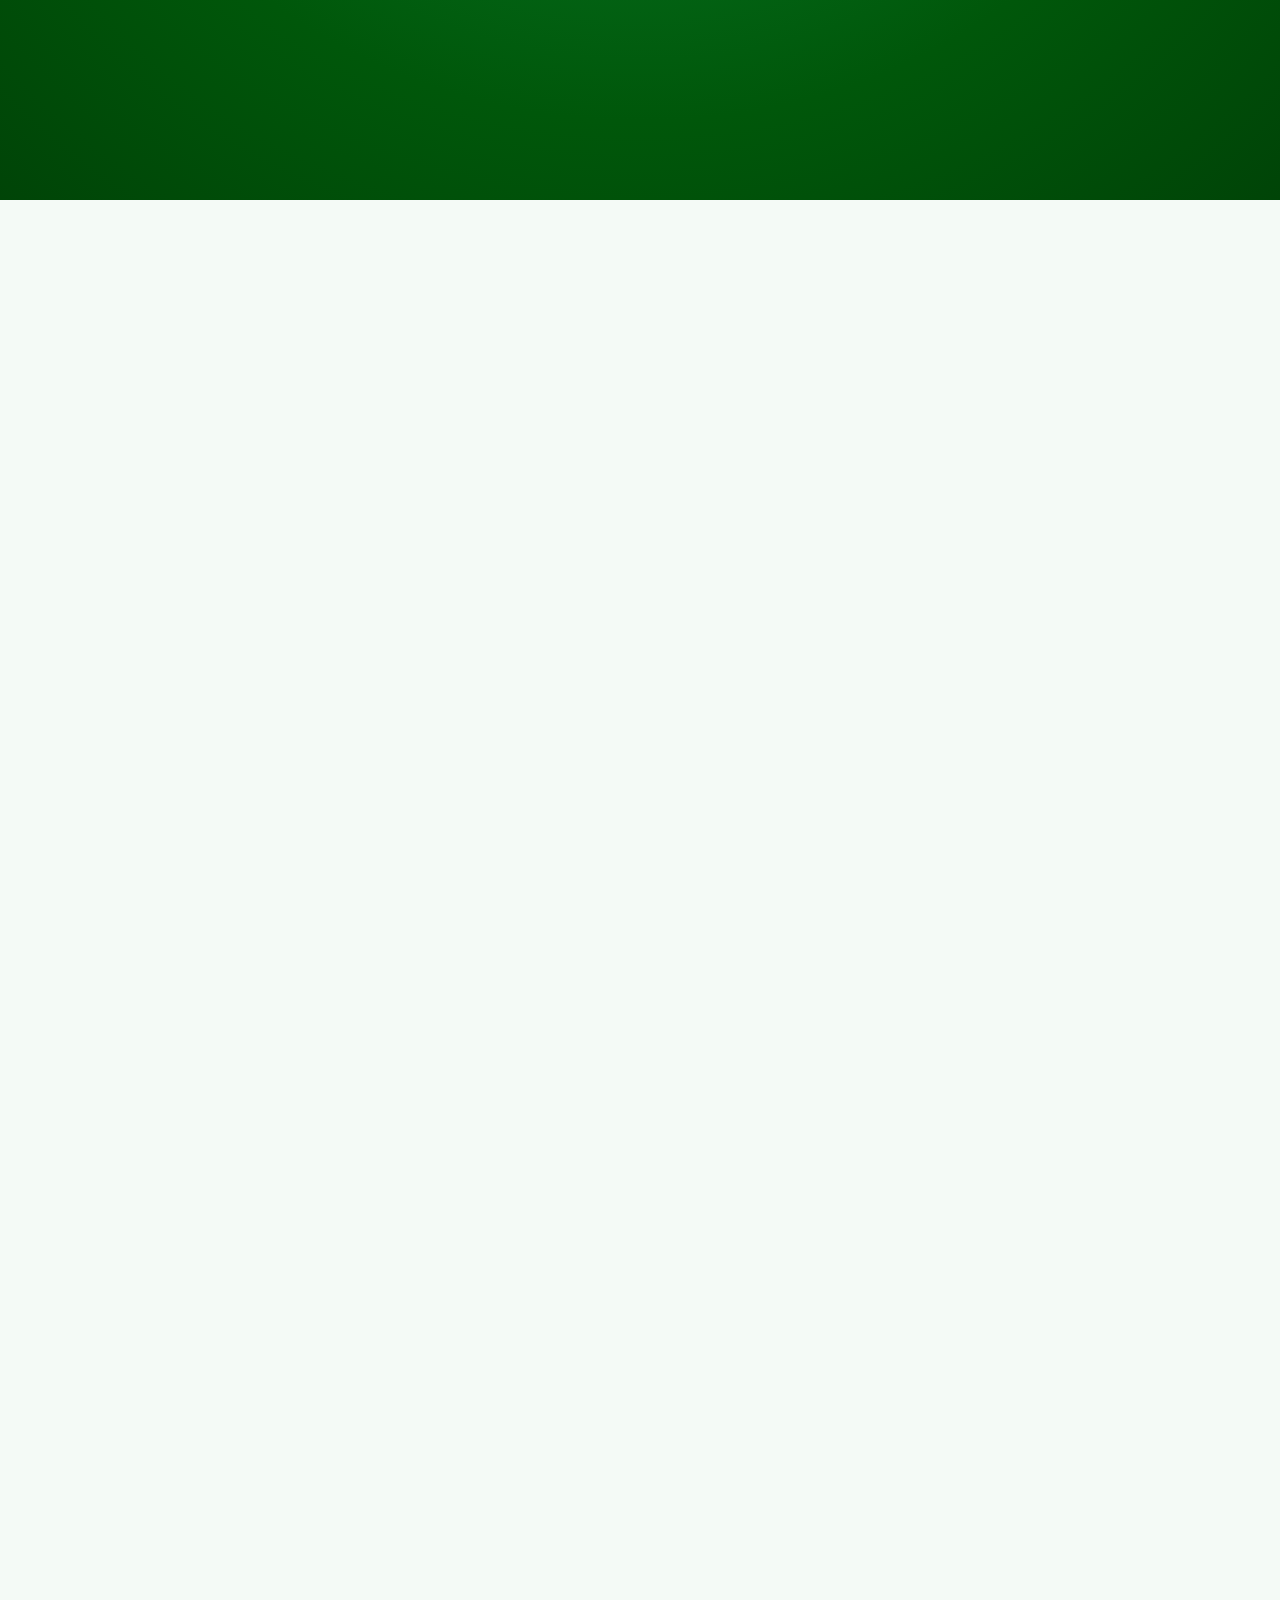
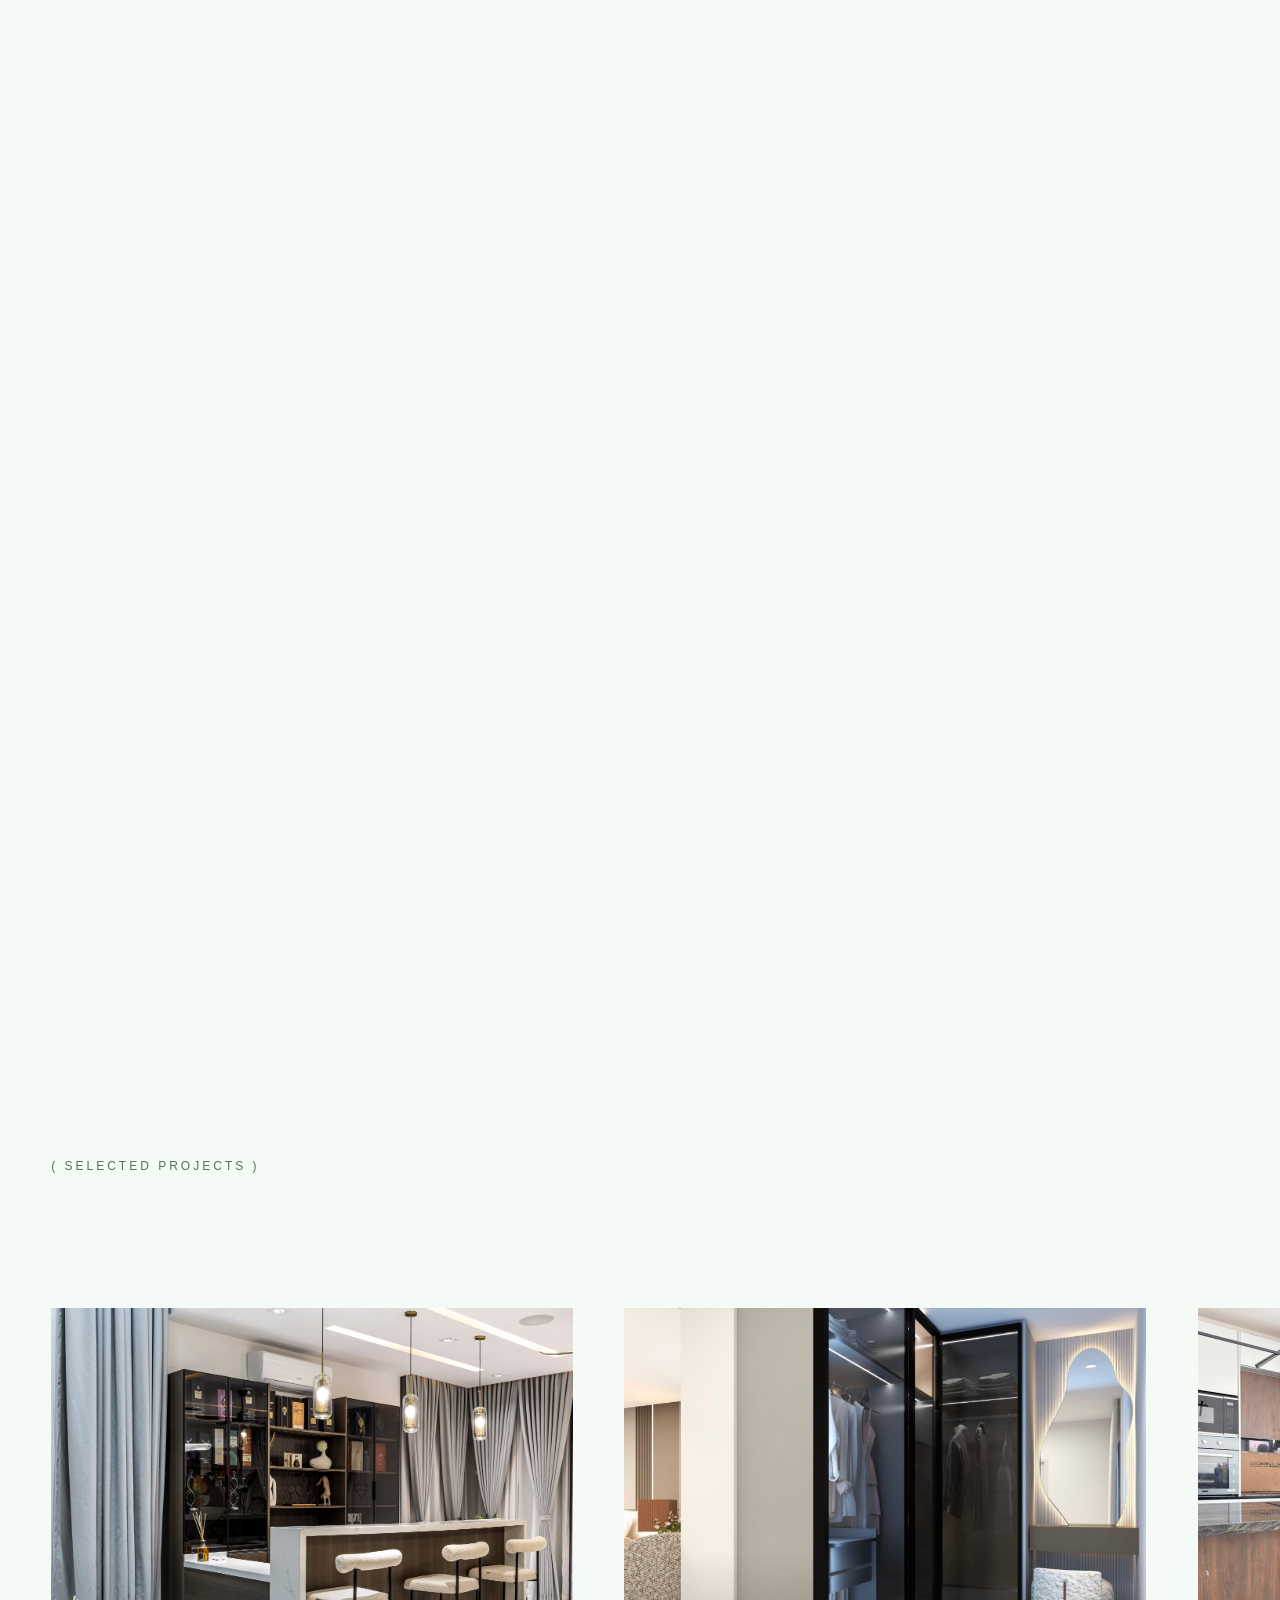
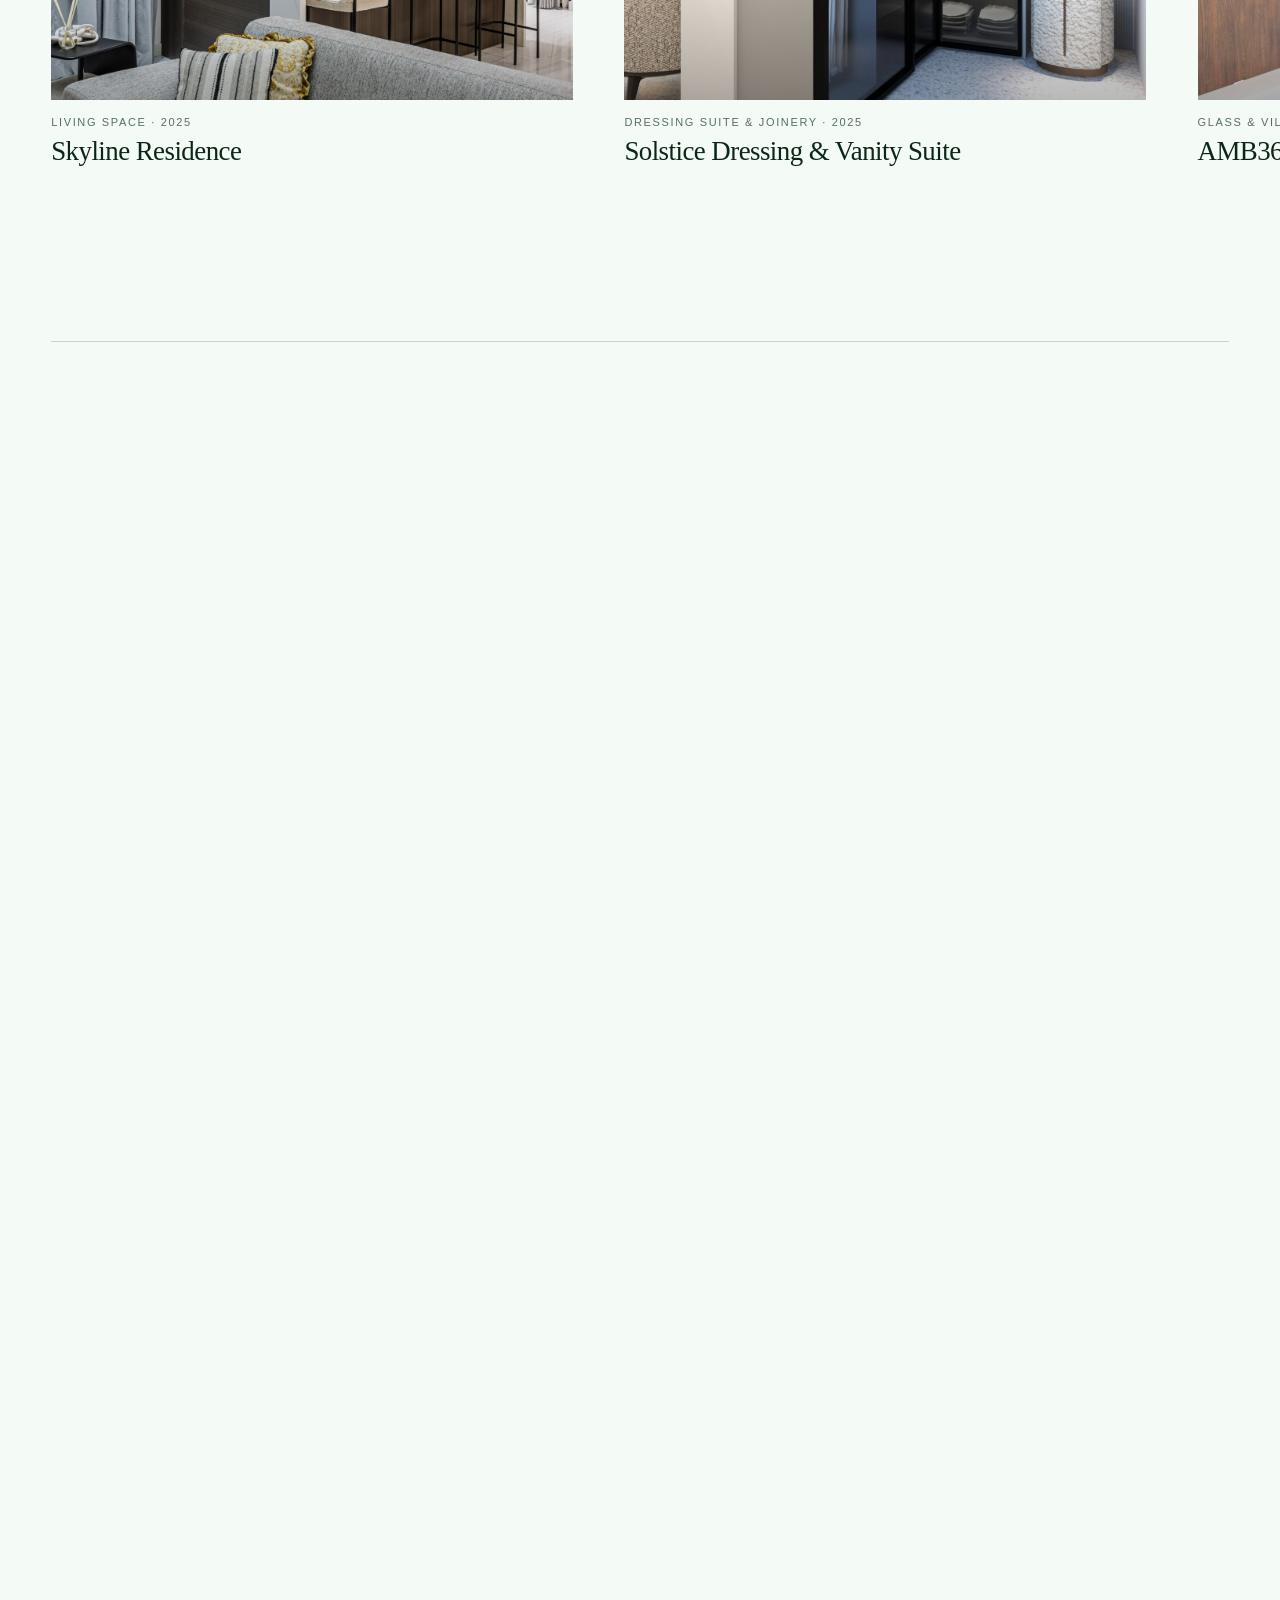
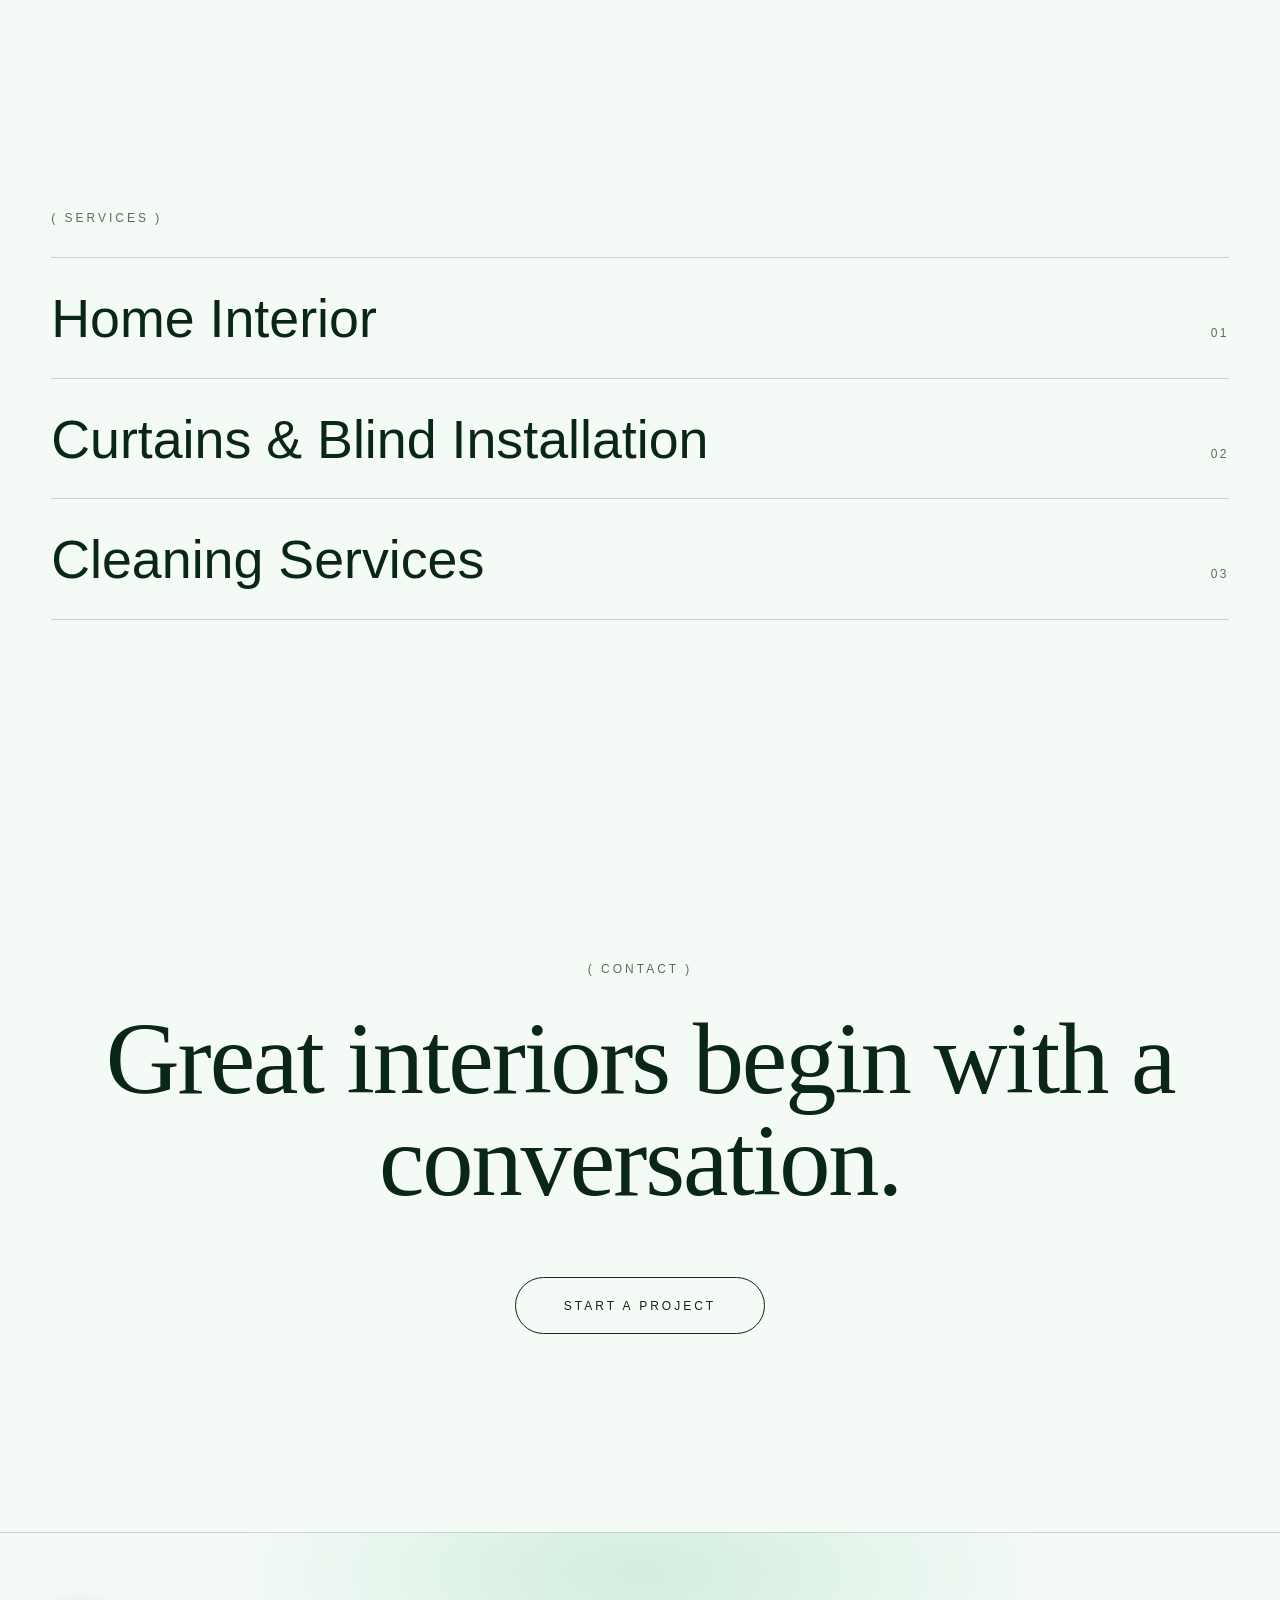
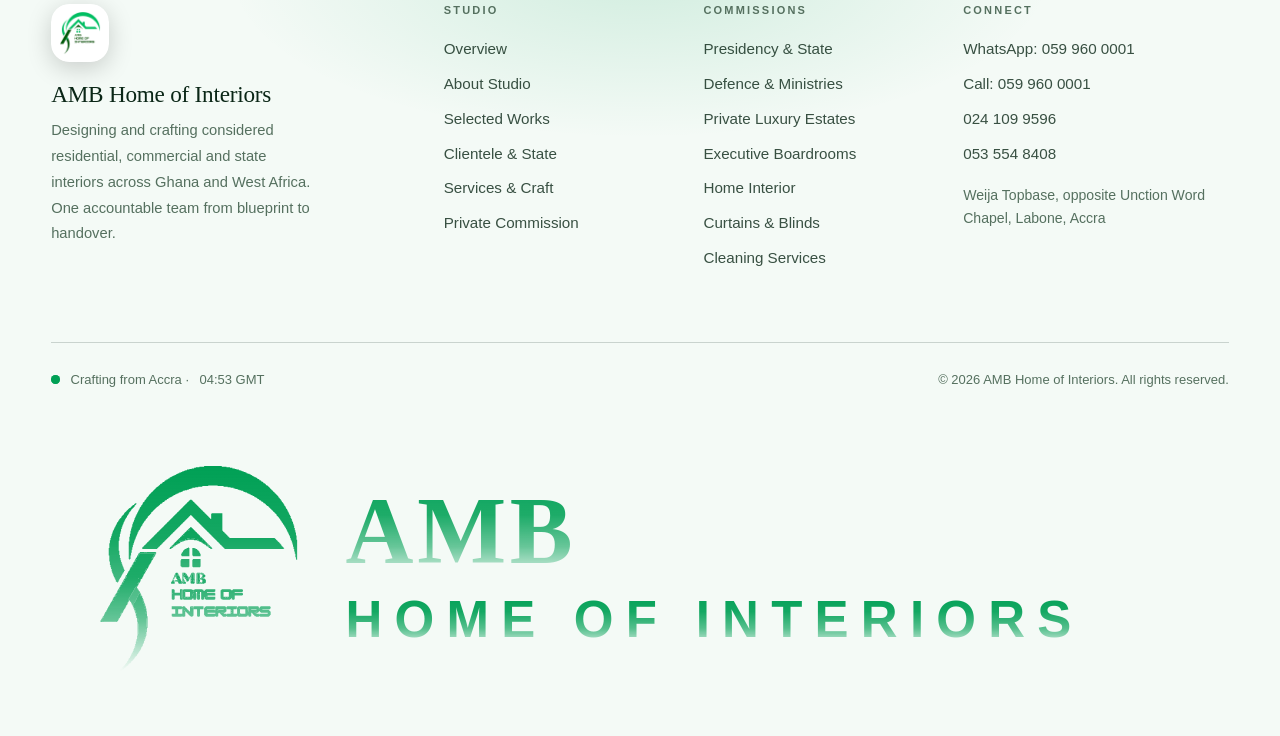
==== commit 025c1f03: "feat: add dining space video and interactive media assets" ====
--- a/index.html
+++ b/index.html
@@ -113,7 +113,7 @@
 <main class="page" id="p-about">
 <div class="pho"><div class="label">( About )</div><h1 class="serif"><span class="line"><span>Design is how </span></span> <span class="line"><span>we think.</span></span></h1></div>
 <div class="band"><div class="ph im3" data-par="0.18"></div></div>
-<section class="about"><div class="rv"><div class="label">( Philosophy )</div><h2 class="serif">Quiet luxury, built with precision.</h2><p>We believe a great interior is felt before it is seen. Every project begins with listening, then proportion, light and material — resolved in our own workshop and on site by one accountable team.</p></div><div class="ph im-about-philosophy rv" style="aspect-ratio:4/5"></div></section>
+<section class="about"><div class="rv"><div class="label">( Philosophy )</div><h2 class="serif">Quiet luxury, built with precision.</h2><p>We believe a great interior is felt before it is seen. Every project begins with listening, then proportion, light and material — resolved in our own workshop and on site by one accountable team.</p></div><div class="video-container rv" style="aspect-ratio:4/5;border-radius:4px;overflow:hidden"><video class="video-clickable" autoplay muted loop playsinline preload="auto" poster="images/dining-space-poster.jpg" src="images/dining-space-1.mp4" data-video-src="images/dining-space-1.mp4" data-video-title="Quiet Luxury · Dining Architecture" style="width:100%;height:100%;object-fit:cover;display:block;"><source src="images/dining-space-1.mp4" type="video/mp4"></video><div class="video-play-badge"><svg viewBox="0 0 24 24"><polygon points="6,4 20,12 6,20"/></svg><span>Watch Reel</span></div></div></section>
 <section><div class="stats"><div><b class="serif" data-count="3">0</b><span>Years in service</span></div><div><b class="serif" data-count="300" data-suffix="+">0</b><span>Over 300 spaces</span></div><div><b class="serif" data-count="8" data-suffix="+">0</b><span>Landmark clientele</span></div></div></section>
 <section><div class="label">( Process )</div><div class="svc"><a>Listen &amp; discover <span>01</span></a><a>Concept &amp; materials <span>02</span></a><a>Detail &amp; engineer <span>03</span></a><a>Build &amp; handover <span>04</span></a></div></section>
 <section><div class="label">( Principles )</div><div class="team rv"><div><div class="ph im8"></div><h4 class="serif">Light</h4><small>Layered, warm, never harsh</small></div><div><div class="ph im6"></div><h4 class="serif">Material</h4><small>Stone, timber, metal</small></div><div><div class="ph im9"></div><h4 class="serif">Proportion</h4><small>Volume with rhythm</small></div><div><div class="ph im11"></div><h4 class="serif">Craft</h4><small>Detailed by hand</small></div></div></section>
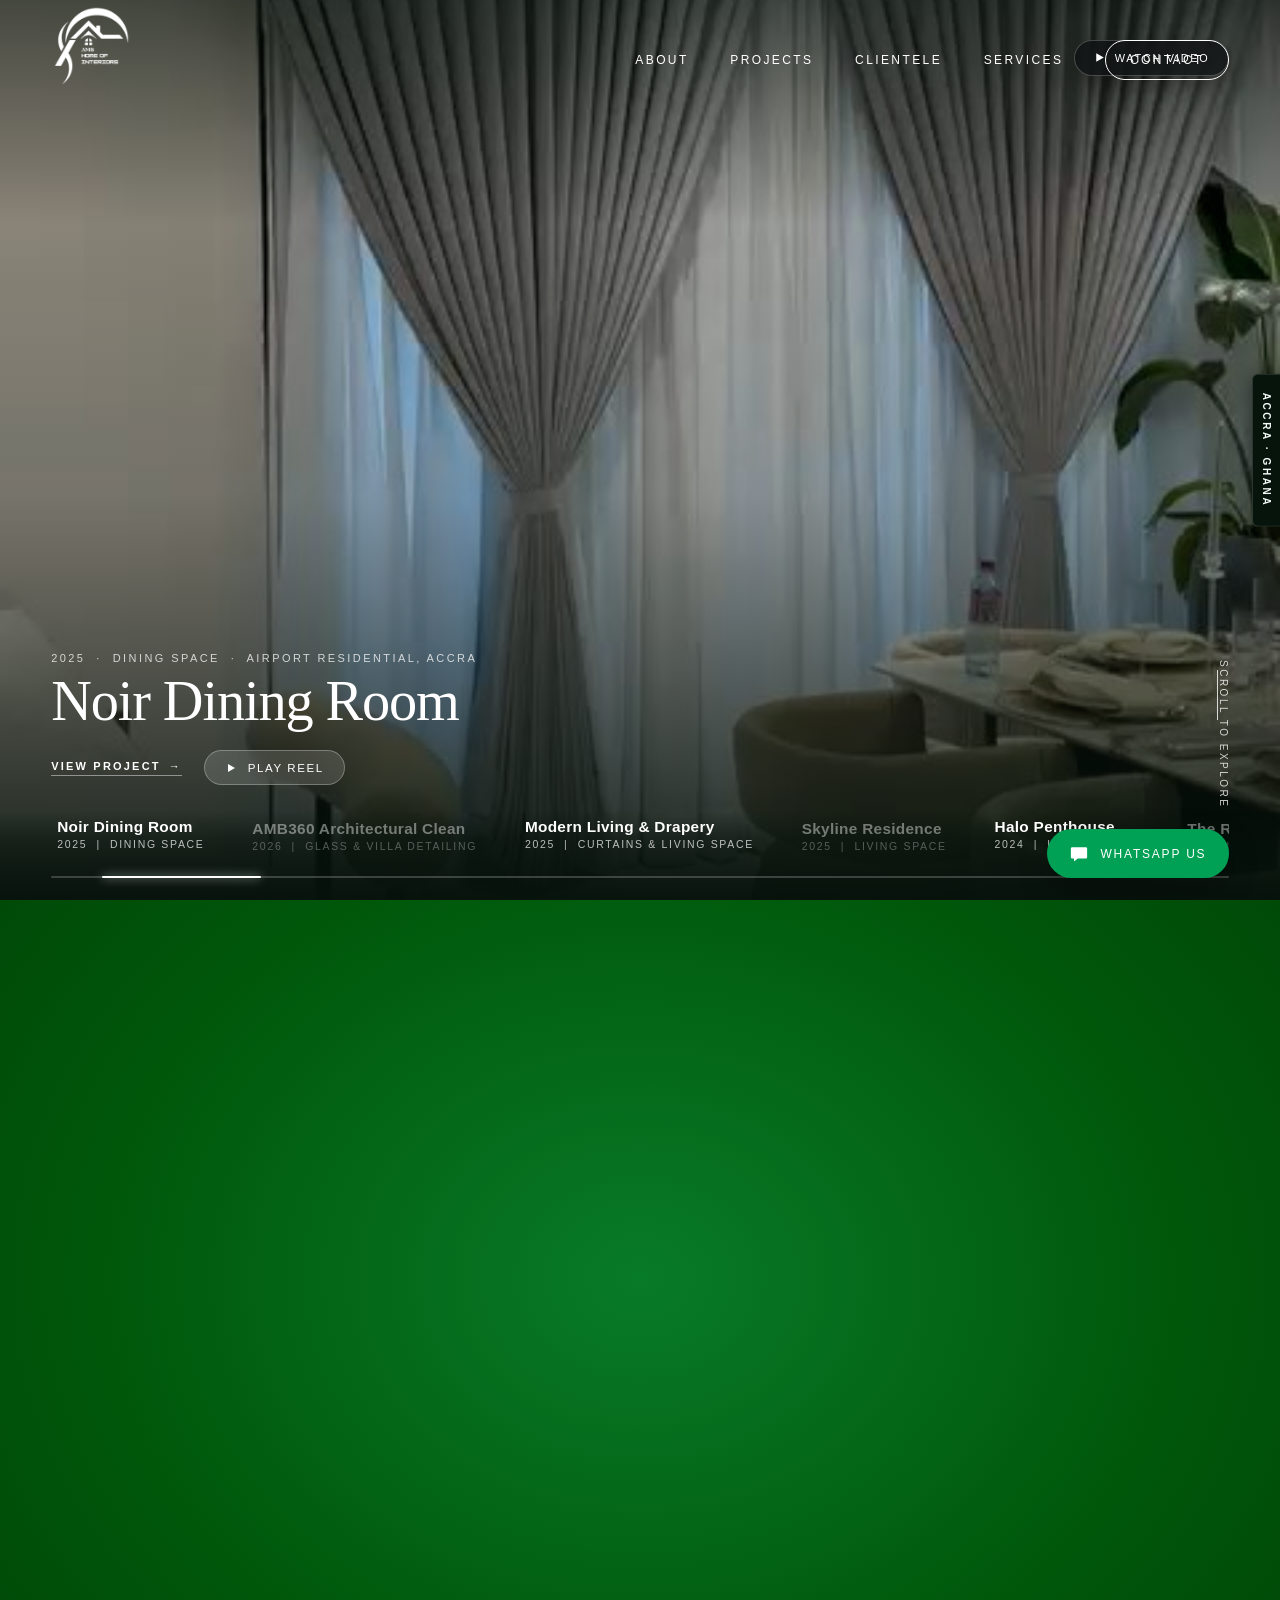
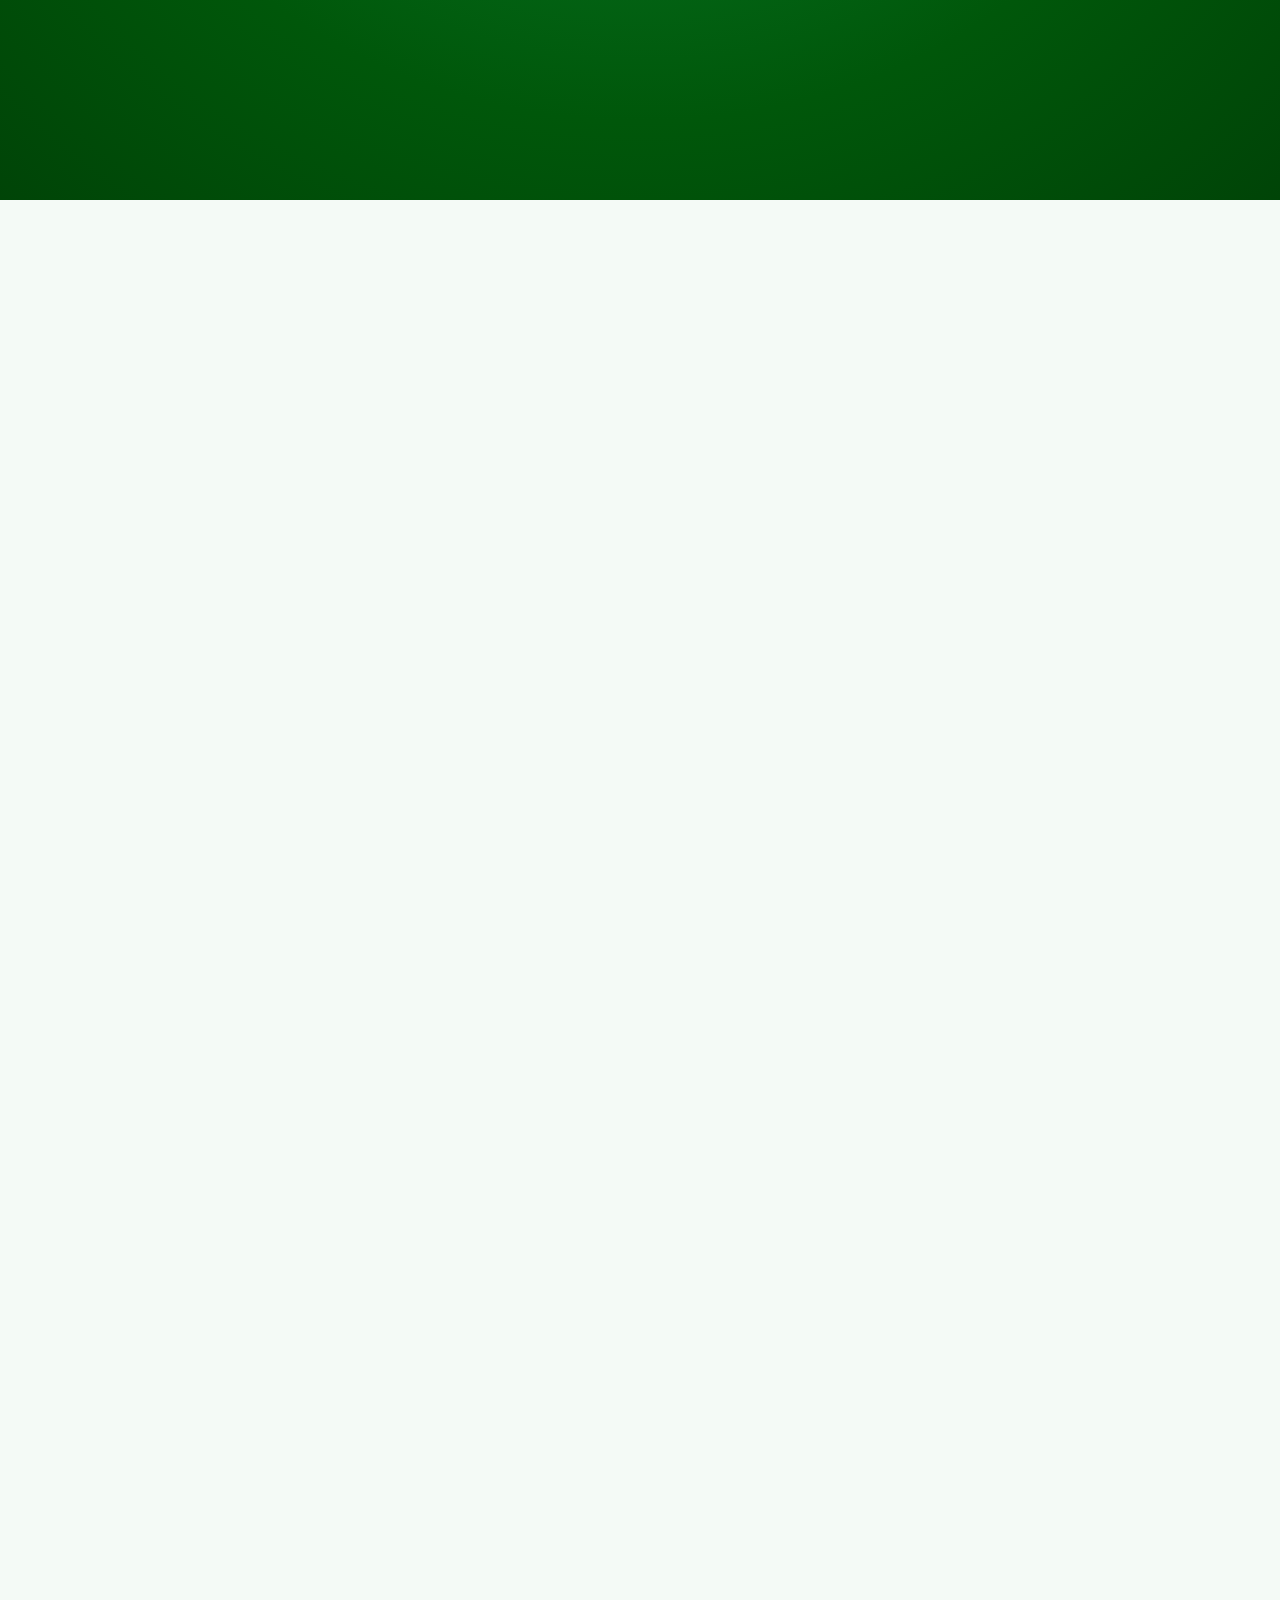
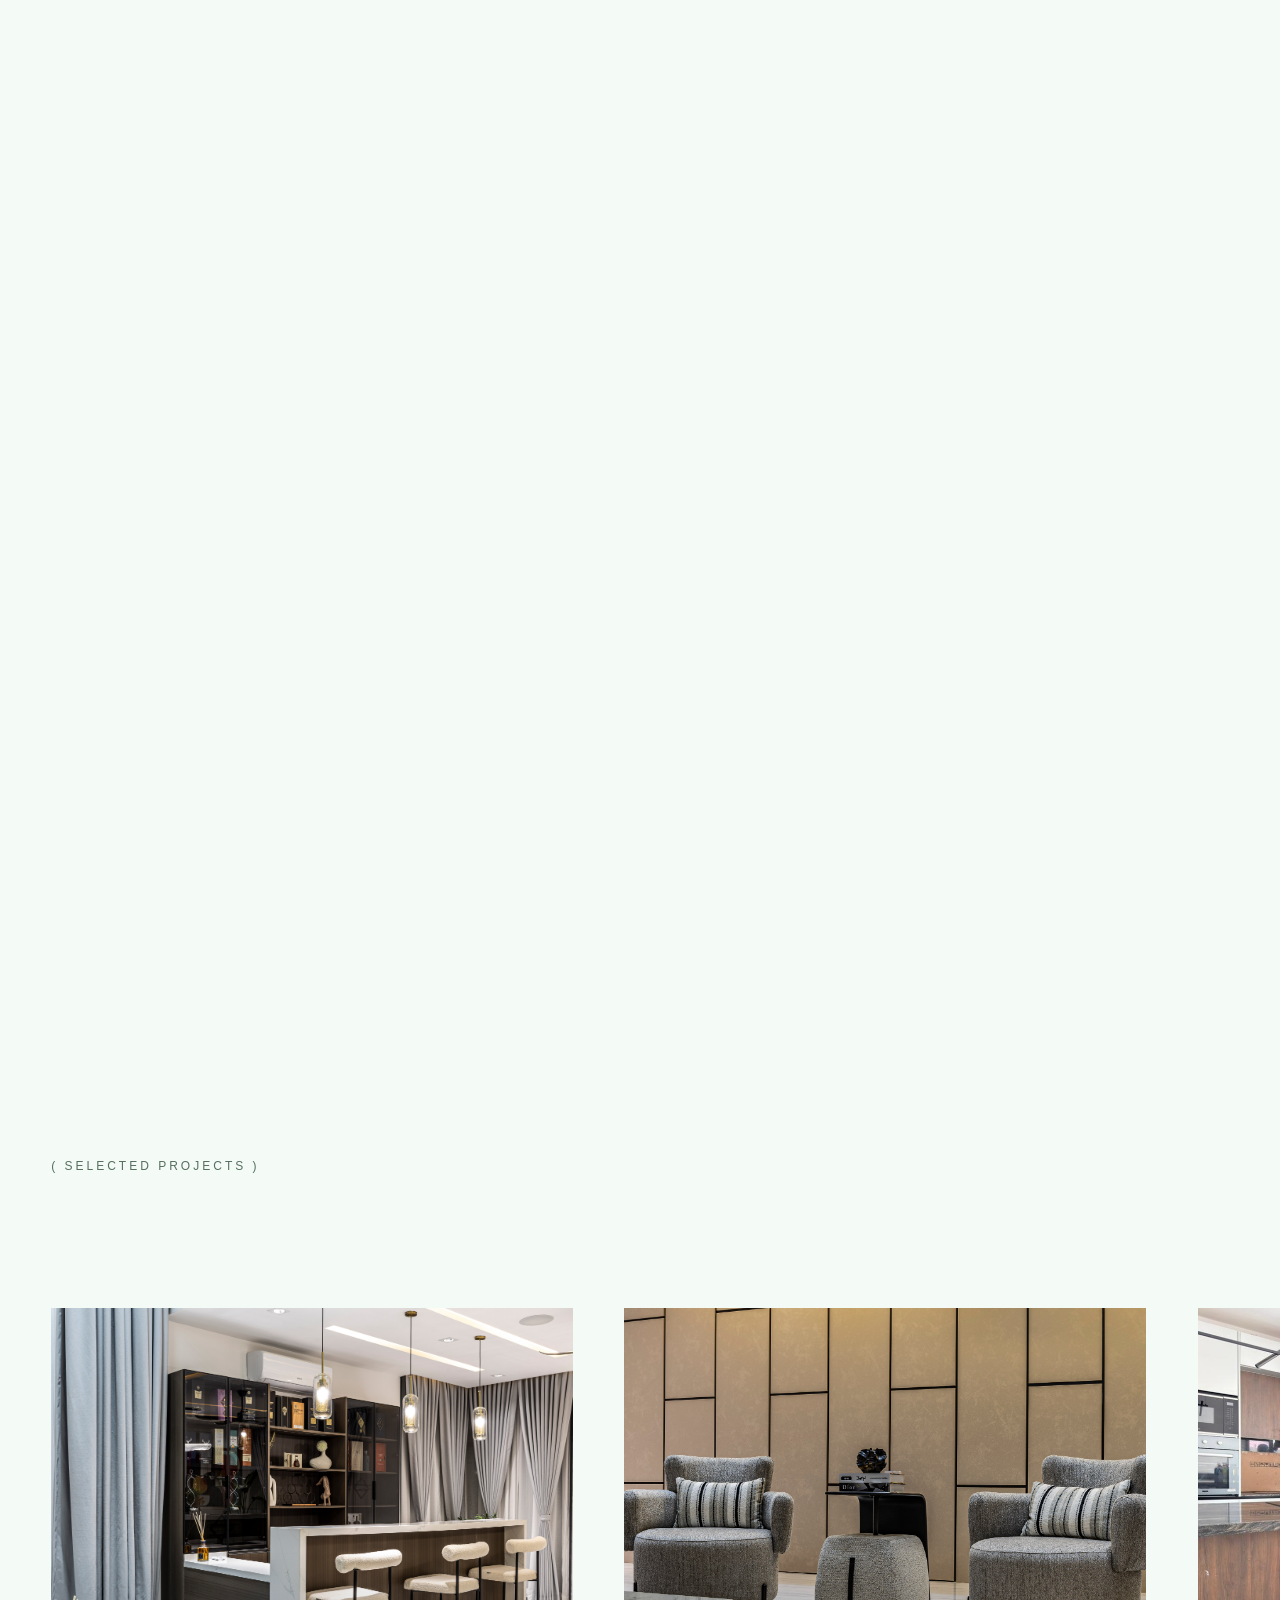
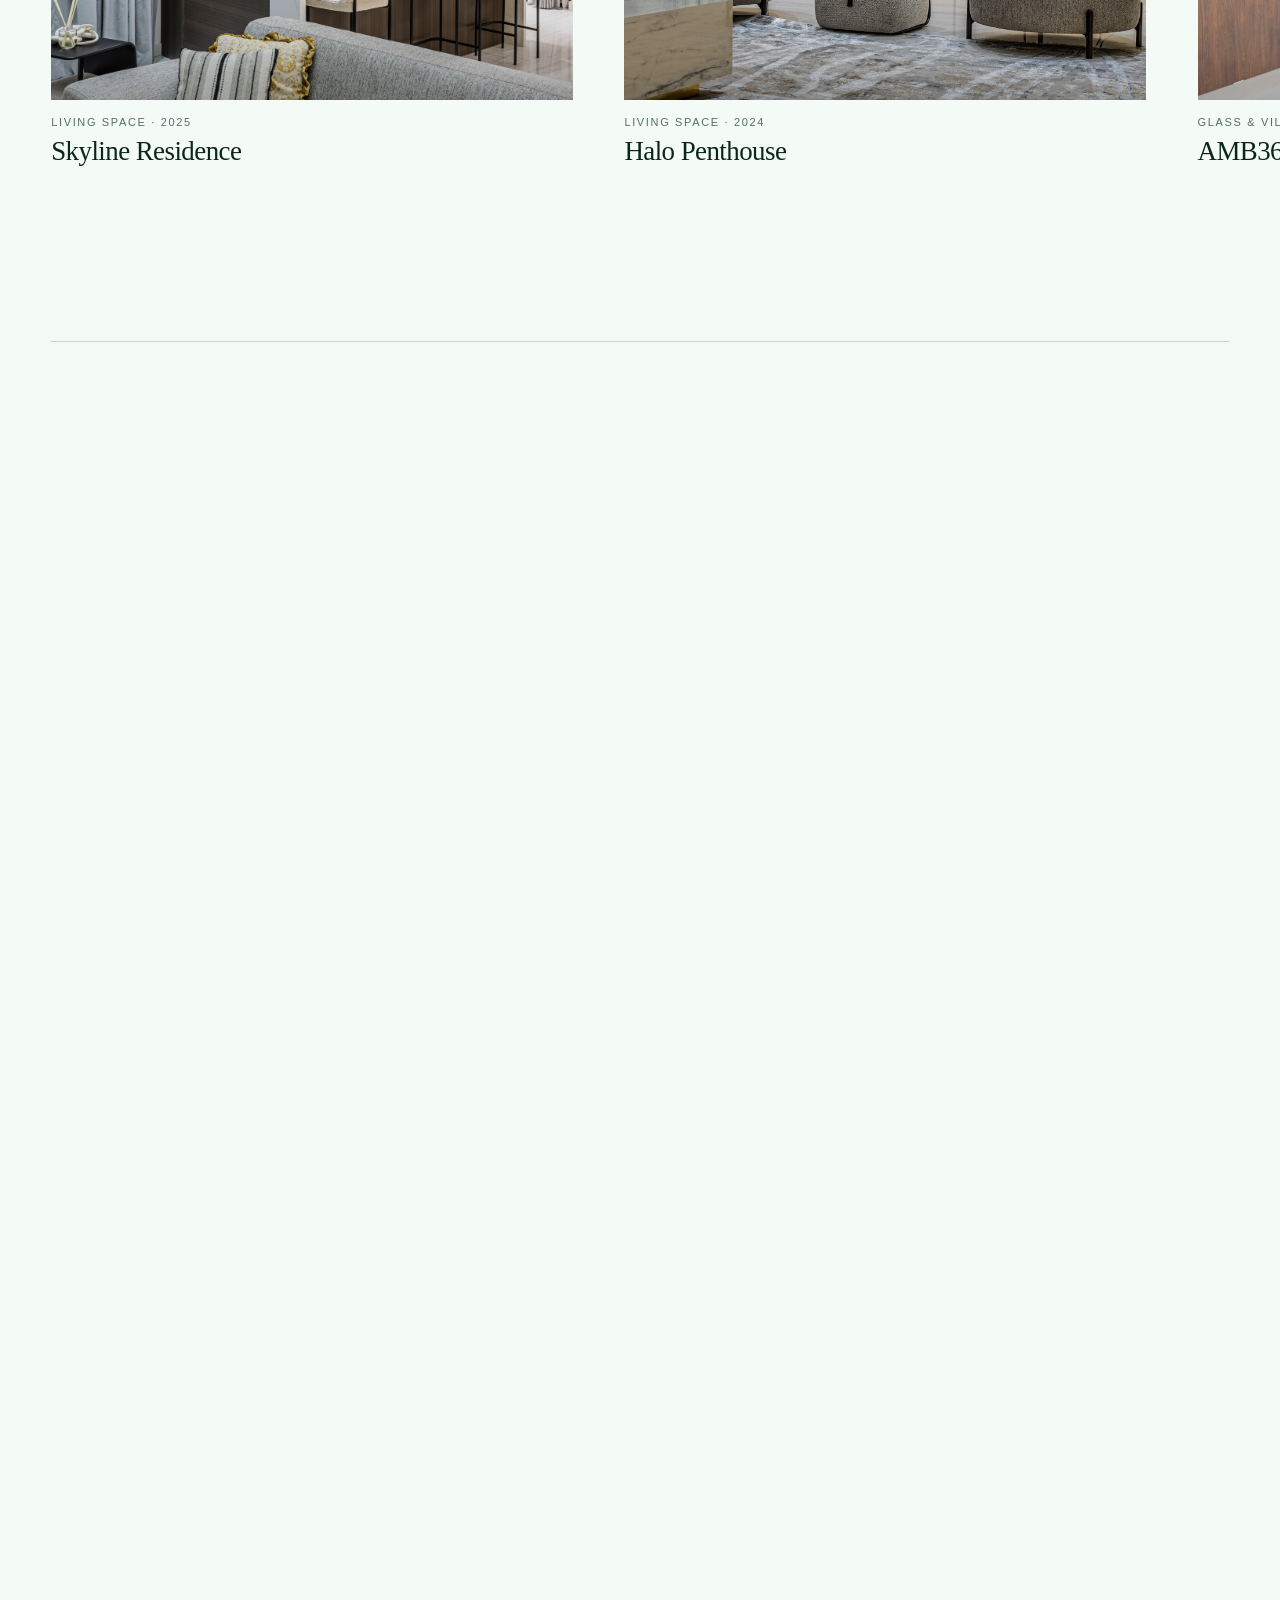
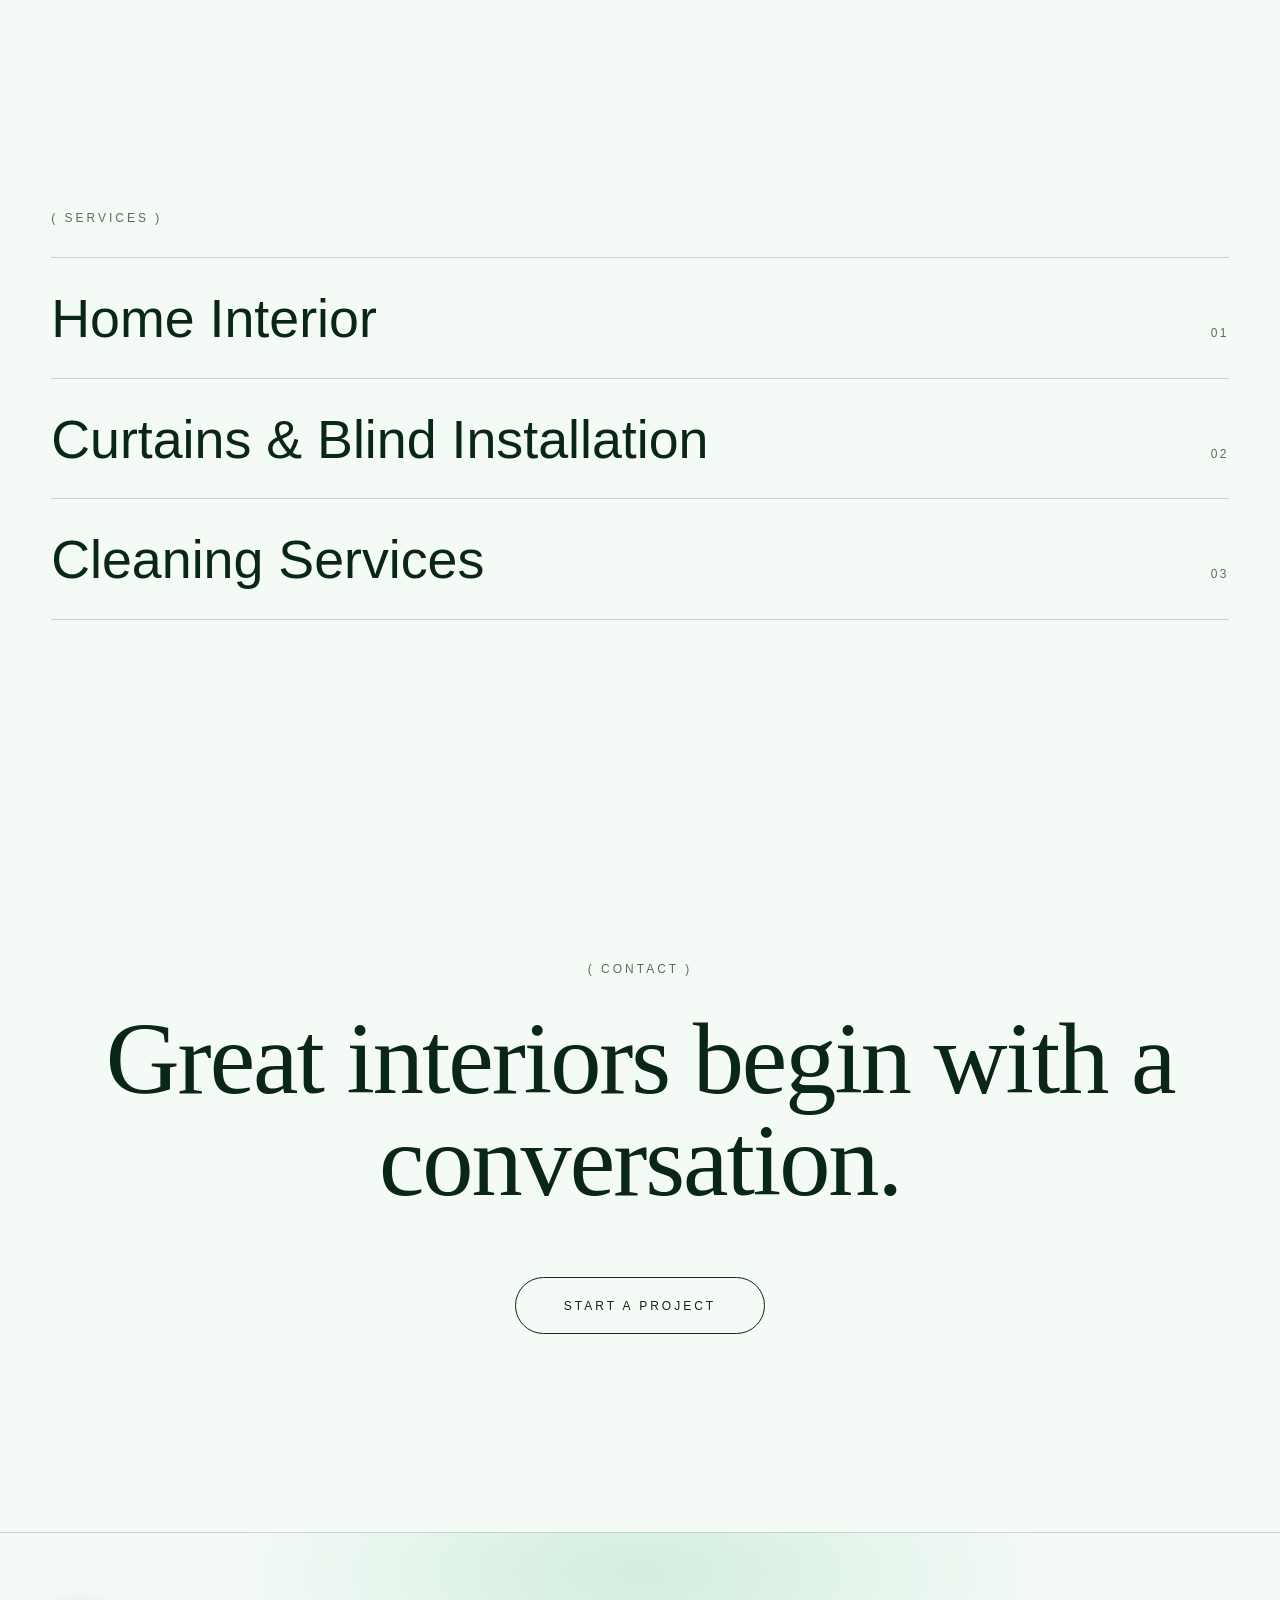
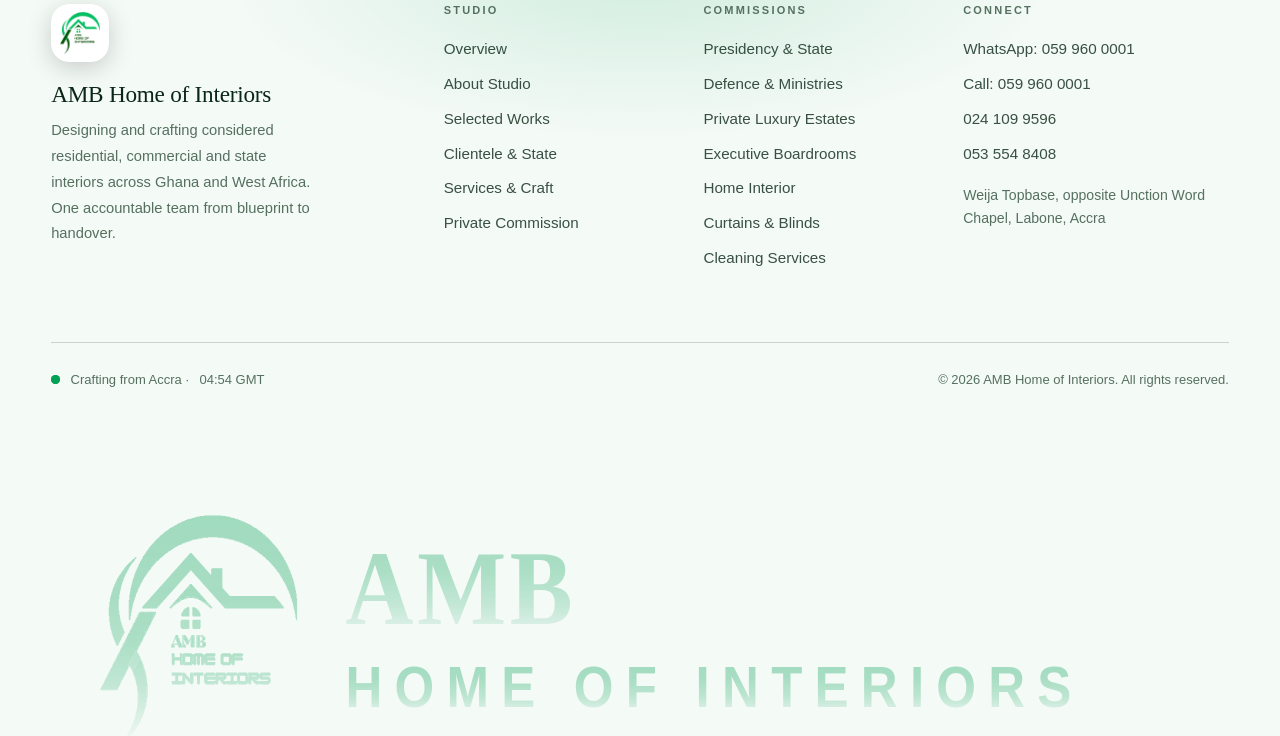
==== commit a896d8ab: "feat: initialize project with core styles, interactive hero section, and media assets" ====
--- a/index.html
+++ b/index.html
@@ -96,7 +96,7 @@
 <section id="svc">
   <div class="label">( Services )</div>
   <div class="svc">
-    <a href="#/services" data-g="im15">Home Interior <span>01</span></a>
+    <a href="#/services" data-g="im3">Home Interior <span>01</span></a>
     <a href="#/services" data-g="im7">Curtains &amp; Blind Installation <span>02</span></a>
     <a href="#/services" data-g="im-clean1">Cleaning Services <span>03</span></a>
   </div>
@@ -113,7 +113,7 @@
 <main class="page" id="p-about">
 <div class="pho"><div class="label">( About )</div><h1 class="serif"><span class="line"><span>Design is how </span></span> <span class="line"><span>we think.</span></span></h1></div>
 <div class="band"><div class="ph im3" data-par="0.18"></div></div>
-<section class="about"><div class="rv"><div class="label">( Philosophy )</div><h2 class="serif">Quiet luxury, built with precision.</h2><p>We believe a great interior is felt before it is seen. Every project begins with listening, then proportion, light and material — resolved in our own workshop and on site by one accountable team.</p></div><div class="video-container rv" style="aspect-ratio:4/5;border-radius:4px;overflow:hidden"><video class="video-clickable" autoplay muted loop playsinline preload="auto" poster="images/dining-space-poster.jpg" src="images/dining-space-1.mp4" data-video-src="images/dining-space-1.mp4" data-video-title="Quiet Luxury · Dining Architecture" style="width:100%;height:100%;object-fit:cover;display:block;"><source src="images/dining-space-1.mp4" type="video/mp4"></video><div class="video-play-badge"><svg viewBox="0 0 24 24"><polygon points="6,4 20,12 6,20"/></svg><span>Watch Reel</span></div></div></section>
+<section class="about"><div class="rv"><div class="label">( Philosophy )</div><h2 class="serif">Quiet luxury, built with precision.</h2><p>We believe a great interior is felt before it is seen. Every project begins with listening, then proportion, light and material — resolved in our own workshop and on site by one accountable team.</p></div><div class="video-container rv" style="aspect-ratio:4/5;border-radius:4px;overflow:hidden"><video class="video-clickable" autoplay muted loop playsinline preload="auto" poster="images/dining-space-poster.jpg" src="images/dining-space-1.mp4" data-video-src="images/dining-space-1.mp4" data-video-title="Quiet Luxury · Dining Architecture" style="width:100%;height:100%;object-fit:cover;display:block;"><source src="images/dining-space-1.mp4" type="video/mp4"></video></div></section>
 <section><div class="stats"><div><b class="serif" data-count="3">0</b><span>Years in service</span></div><div><b class="serif" data-count="300" data-suffix="+">0</b><span>Over 300 spaces</span></div><div><b class="serif" data-count="8" data-suffix="+">0</b><span>Landmark clientele</span></div></div></section>
 <section><div class="label">( Process )</div><div class="svc"><a>Listen &amp; discover <span>01</span></a><a>Concept &amp; materials <span>02</span></a><a>Detail &amp; engineer <span>03</span></a><a>Build &amp; handover <span>04</span></a></div></section>
 <section><div class="label">( Principles )</div><div class="team rv"><div><div class="ph im8"></div><h4 class="serif">Light</h4><small>Layered, warm, never harsh</small></div><div><div class="ph im6"></div><h4 class="serif">Material</h4><small>Stone, timber, metal</small></div><div><div class="ph im9"></div><h4 class="serif">Proportion</h4><small>Volume with rhythm</small></div><div><div class="ph im11"></div><h4 class="serif">Craft</h4><small>Detailed by hand</small></div></div></section>
@@ -171,7 +171,6 @@
         <video autoplay muted loop playsinline webkit-playsinline preload="auto">
           <source src="images/cleaning-video-1.mp4" type="video/mp4">
         </video>
-        <div class="video-play-badge"><svg viewBox="0 0 24 24"><polygon points="6,4 20,12 6,20"/></svg><span>Watch Reel</span></div>
       </div>
       <div class="cleaning-video-info">
         <small>Post-Construction Cleanup · 01</small>
@@ -183,7 +182,6 @@
         <video autoplay muted loop playsinline webkit-playsinline preload="auto">
           <source src="images/cleaning-video-2.mp4" type="video/mp4">
         </video>
-        <div class="video-play-badge"><svg viewBox="0 0 24 24"><polygon points="6,4 20,12 6,20"/></svg><span>Watch Reel</span></div>
       </div>
       <div class="cleaning-video-info">
         <small>Estate Deep Cleaning · 02</small>
@@ -195,7 +193,6 @@
         <video autoplay muted loop playsinline webkit-playsinline preload="auto">
           <source src="images/cleaning-video-3.mp4" type="video/mp4">
         </video>
-        <div class="video-play-badge"><svg viewBox="0 0 24 24"><polygon points="6,4 20,12 6,20"/></svg><span>Watch Reel</span></div>
       </div>
       <div class="cleaning-video-info">
         <small>Move-In Handover · 03</small>
@@ -207,7 +204,6 @@
         <video autoplay muted loop playsinline webkit-playsinline preload="auto">
           <source src="images/cleaning-hero-v16.mp4" type="video/mp4">
         </video>
-        <div class="video-play-badge"><svg viewBox="0 0 24 24"><polygon points="6,4 20,12 6,20"/></svg><span>Watch Reel</span></div>
       </div>
       <div class="cleaning-video-info">
         <small>Architectural Glass Detailing · 04</small>
@@ -220,7 +216,7 @@
 
 <main class="page" id="p-services">
 <div class="pho"><div class="label">( Services )</div><h1 class="serif"><span class="line"><span>Design </span></span> <span class="line"><span>meets purpose.</span></span></h1></div>
-<div class="sv"><div class="ph im15 rv"></div><div class="rv"><h2 class="serif">Home Interior</h2><p>From initial concept and space planning to bespoke joinery and final styling. We craft harmonious, timeless living spaces tailored to your lifestyle and architectural proportions.</p><ul><li>Complete interior styling &amp; design</li><li>Space planning &amp; 3D visualisation</li><li>Bespoke furniture &amp; custom joinery</li><li>Material, colour &amp; lighting curation</li></ul></div></div>
+<div class="sv"><div class="ph im3 rv"></div><div class="rv"><h2 class="serif">Home Interior</h2><p>From initial concept and space planning to bespoke joinery and final styling. We craft harmonious, timeless living spaces tailored to your lifestyle and architectural proportions.</p><ul><li>Complete interior styling &amp; design</li><li>Space planning &amp; 3D visualisation</li><li>Bespoke furniture &amp; custom joinery</li><li>Material, colour &amp; lighting curation</li></ul></div></div>
 <div class="sv"><div class="ph im7 rv"></div><div class="rv"><h2 class="serif">Curtains &amp; Blind Installation</h2><p>Bespoke window treatments that filter natural light, enhance privacy, and complete the atmosphere of every room. Precision-measured, custom-crafted, and professionally installed.</p><ul><li>Bespoke curtains &amp; sheer drapes</li><li>Motorized &amp; automated smart blinds</li><li>Roller, Venetian, wooden &amp; blackout blinds</li><li>Architectural track &amp; pelmet installation</li></ul></div></div>
 <div class="sv"><div class="ph im-clean1 rv"></div><div class="rv"><h2 class="serif">Cleaning Services</h2><p>Powered by our specialized division <a href="https://amb360cleaning.com" target="_blank" rel="noopener" style="text-decoration:underline;color:var(--acc)">AMB360 Cleaning Agency</a>, we provide professional post-construction cleanup, estate detailing, and luxury residential move-in preparation across Accra.</p><ul><li>Post-construction &amp; renovation deep cleaning</li><li>Pre-handover &amp; move-in residential cleaning</li><li>Marble buffing, tile &amp; surface restoration</li><li>High-ceiling dusting &amp; architectural sanitisation</li><li>Upholstery, drapery &amp; carpet detailing</li></ul></div></div>
 
--- a/css/style.css
+++ b/css/style.css
@@ -498,23 +498,22 @@
 .ph::after{background:linear-gradient(transparent 62%,rgba(0,0,0,.28));mix-blend-mode:normal}
 .hero .ph::after,.prh>.ph::after{background:linear-gradient(rgba(0,0,0,.3),rgba(0,0,0,.08) 40%,rgba(0,0,0,.68))}
 .im1{--img:url("../images/01-dark-kitchen.jpg");--pos:center 55%}
-.im2{--img:url("../images/02-white-smart-kitchen.jpg");}
+.im2{--img:url("../images/02-twin-bedroom-suite.jpg");--pos:center 50%}
 .im3{--img:url("../images/living%20room%201.jpeg");}
-.im-about-philosophy, .im4{--img:url("../images/about-philosophy-salon.jpg");--pos:center 55%}
+.im4{--img:url("../images/04-master-bedroom-suite.jpg");--pos:center 50%}
 .im5{--img:url("../images/05-dark-dining-halo-lights.jpg");}
-.im6{--img:url("../images/chefs-atelier.jpg");--pos:center 55%}
+.im6{--img:url("../images/chefs-atelier.jpg");--pos:center 50%}
 .im7{--img:url("../images/07-modern-living-blue-curtains.jpg");--pos:center 55%}
 .im8{--img:url("../images/interior%201.jpeg");--pos:center 40%}
 .im9{--img:url("../images/living%20room%202.jpeg");--pos:center 28%}
 .im10{--img:url("../images/10-grand-hall-chandelier.jpg");--pos:center 50%}
 .im11{--img:url("../images/kyoto-suite.jpg");}
-.im12{--img:url("../images/12-marble-floor-living.jpg");}
+.im12{--img:url("../images/12-modern-living-room.jpg");--pos:center 50%}
 .im13{--img:url("../images/13-curved-wood-kitchen.png");}
-.im14{--img:url("../images/14-white-and-charcoal-kitchen.png");}
-.im15{--img:url("../images/15-solstice-lounge.jpg");--pos:center 50%}
+.im15{--img:url("../images/15-contemporary-lounge.jpg");--pos:center 50%}
 .im16{--img:url("../images/16-lumina-master-suite.jpg");--pos:center 50%}
 .im17{--img:url("../images/17-glass-spa-ensuite.jpg");--pos:center 50%}
-.im18{--img:url("../images/18-atelier-dressing-gallery.jpg");--pos:center 50%}
+.im18{--img:url("../images/18-executive-walk-in-wardrobe.jpg");--pos:center 50%}
 .im19,.im-clean1{--img:url("../images/cleaning-deep.jpg");--pos:center 50%}
 .im20,.im-clean2{--img:url("../images/cleaning-residential.jpg");--pos:center 50%}
 .im21,.im-clean3{--img:url("../images/cleaning-estate.jpg");--pos:center 50%}
@@ -573,29 +572,7 @@
   filter: brightness(1.06);
 }
 .video-play-badge {
-  position: absolute;
-  top: 50%;
-  left: 50%;
-  transform: translate(-50%, -50%);
-  display: inline-flex;
-  align-items: center;
-  gap: .55rem;
-  padding: .65rem 1.15rem;
-  border-radius: 9999px;
-  background: rgba(14, 15, 17, 0.72);
-  backdrop-filter: blur(10px);
-  -webkit-backdrop-filter: blur(10px);
-  border: 1px solid rgba(255, 255, 255, 0.22);
-  color: #fff;
-  font-family: inherit;
-  font-size: 0.72rem;
-  letter-spacing: 0.16em;
-  text-transform: uppercase;
-  font-weight: 500;
-  pointer-events: none;
-  transition: transform .35s cubic-bezier(.19,1,.22,1), background .3s ease, border-color .3s ease, box-shadow .35s ease;
-  z-index: 4;
-  box-shadow: 0 10px 30px rgba(0,0,0,0.35);
+  display: none !important;
 }
 .video-container:hover .video-play-badge,
 .home-media-card:hover .video-play-badge,
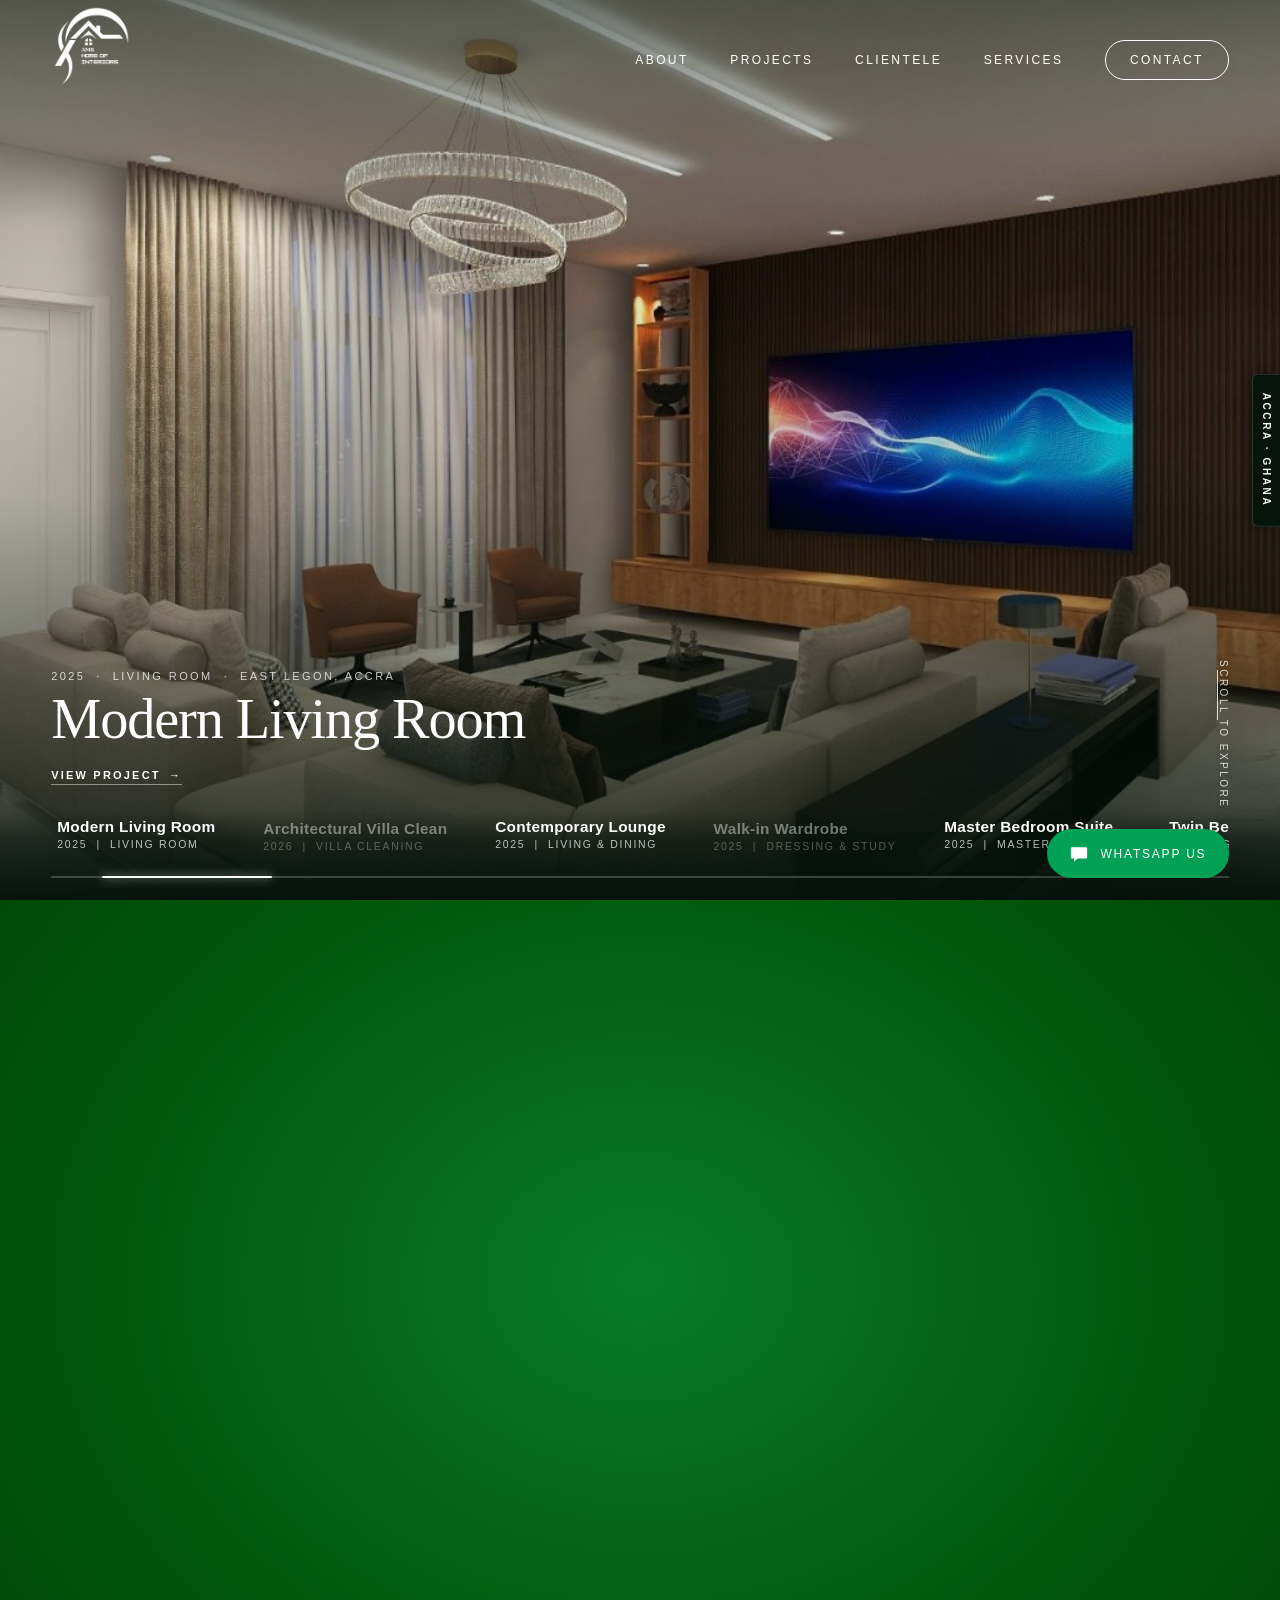
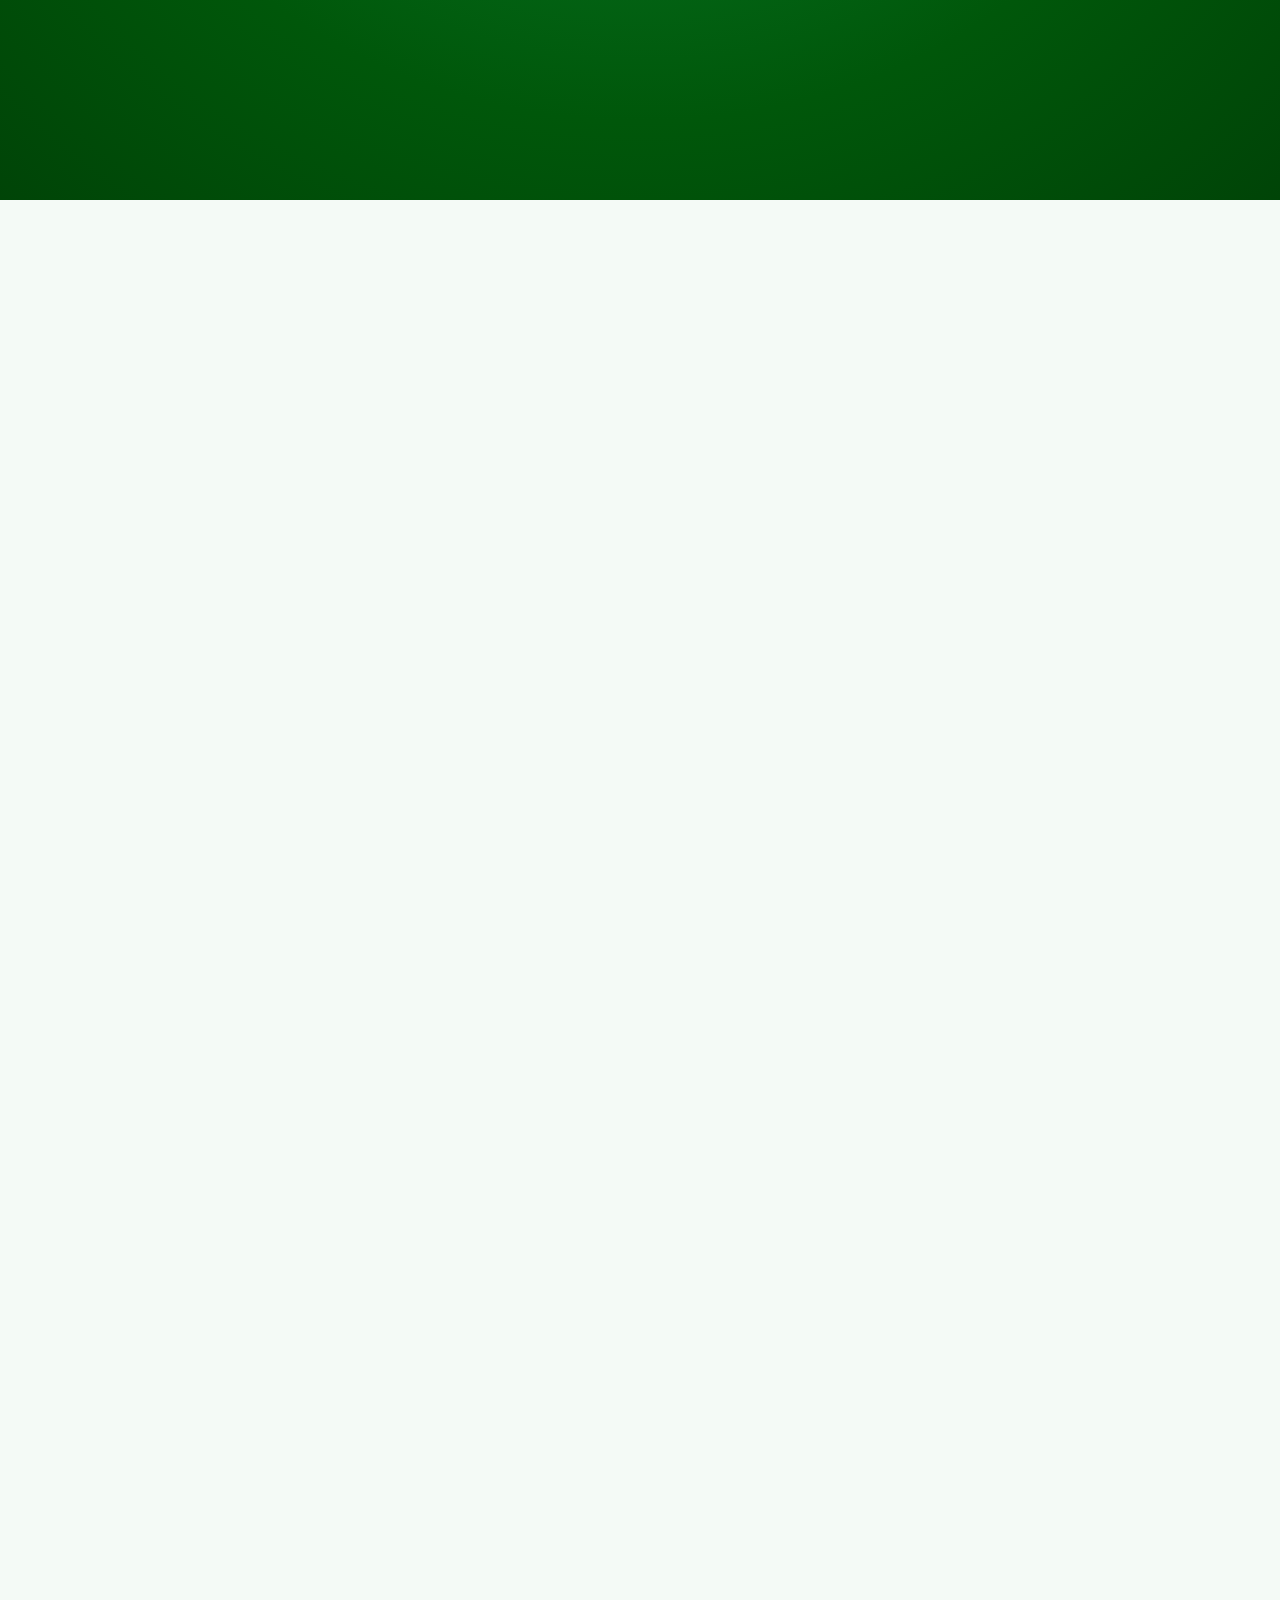
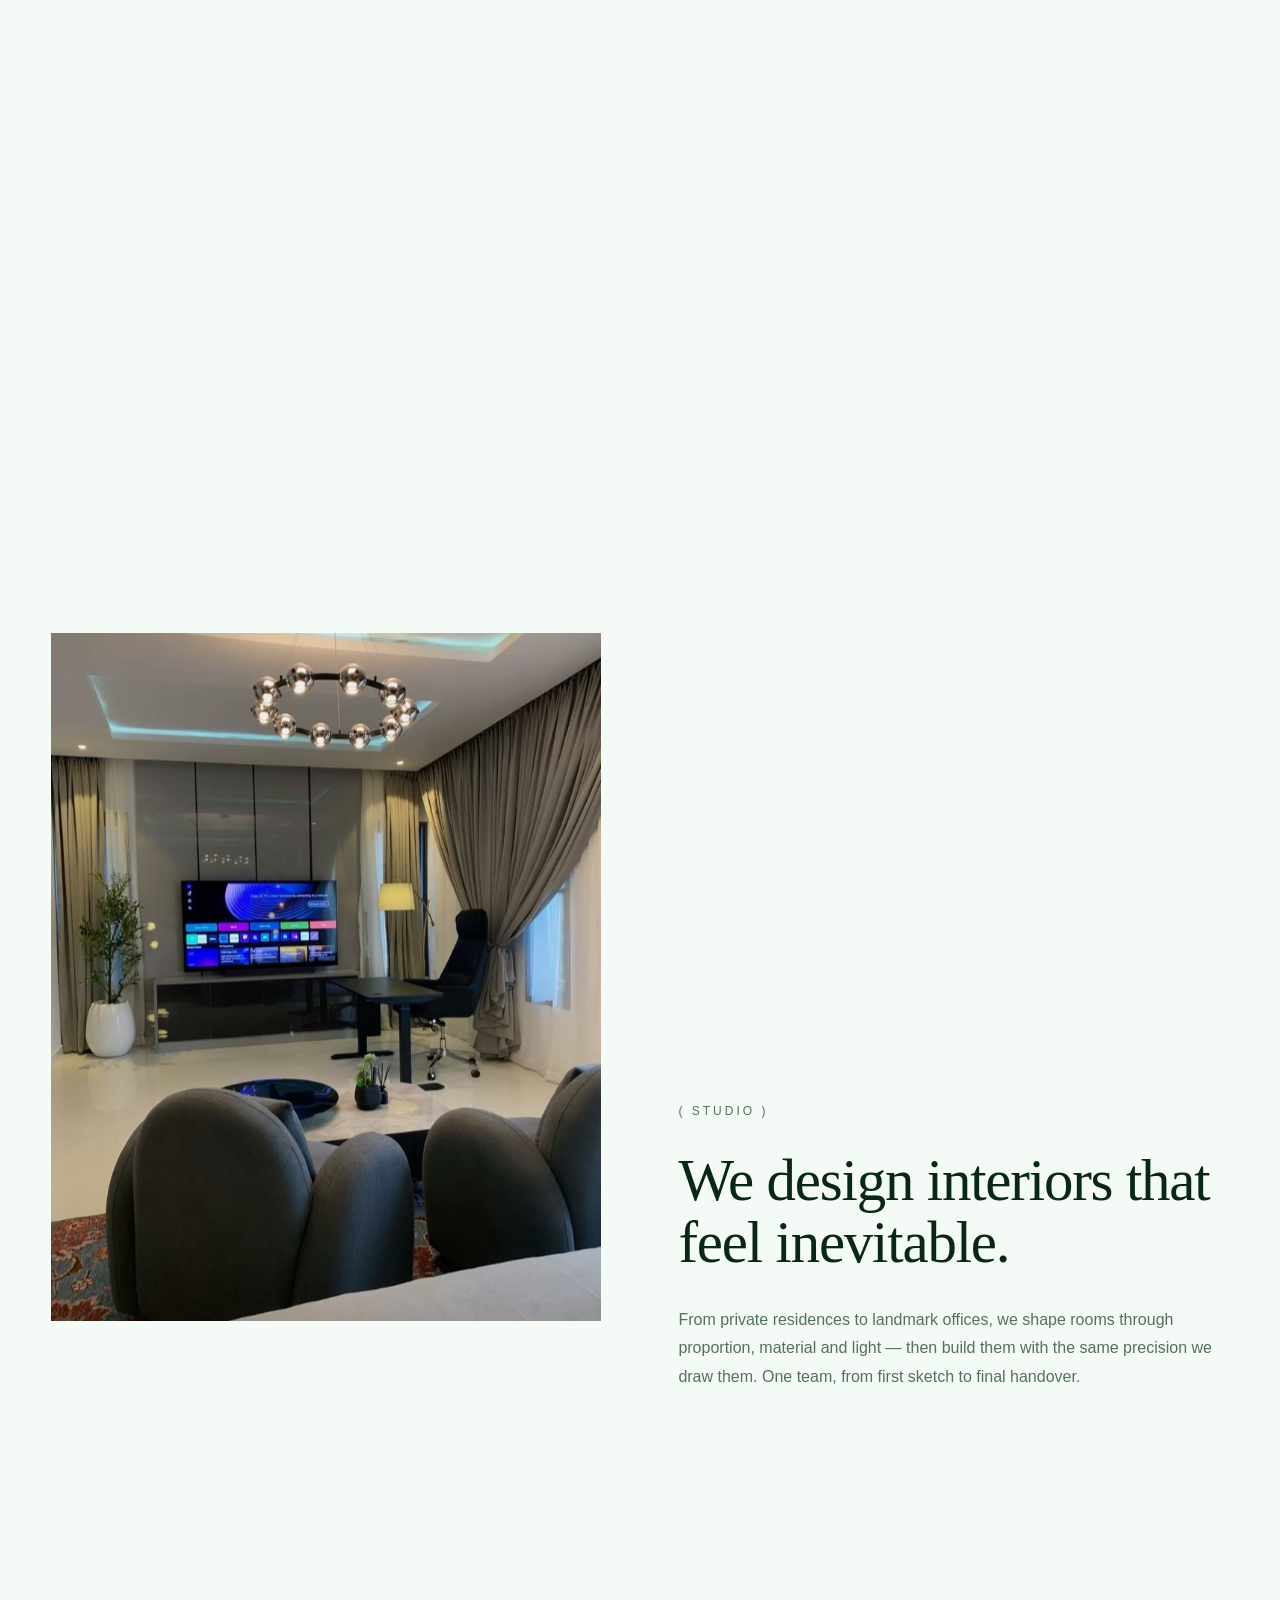
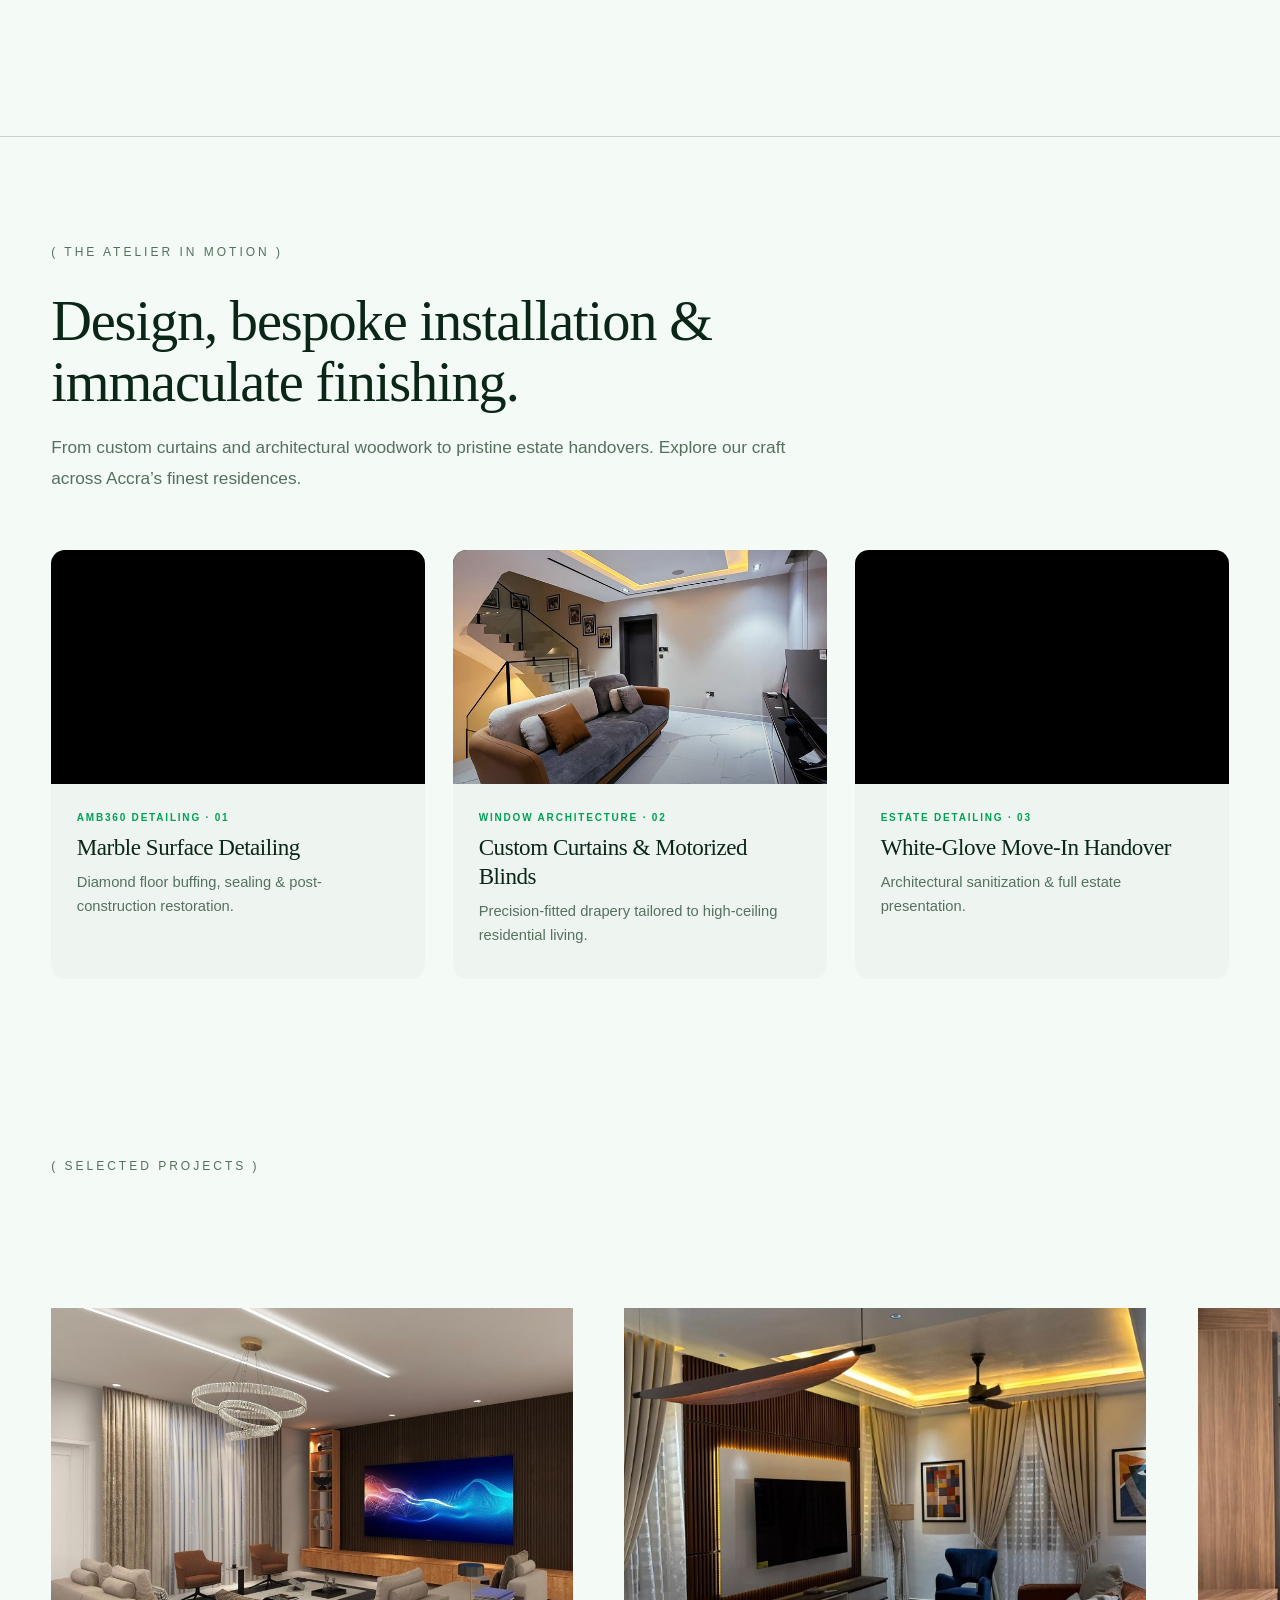
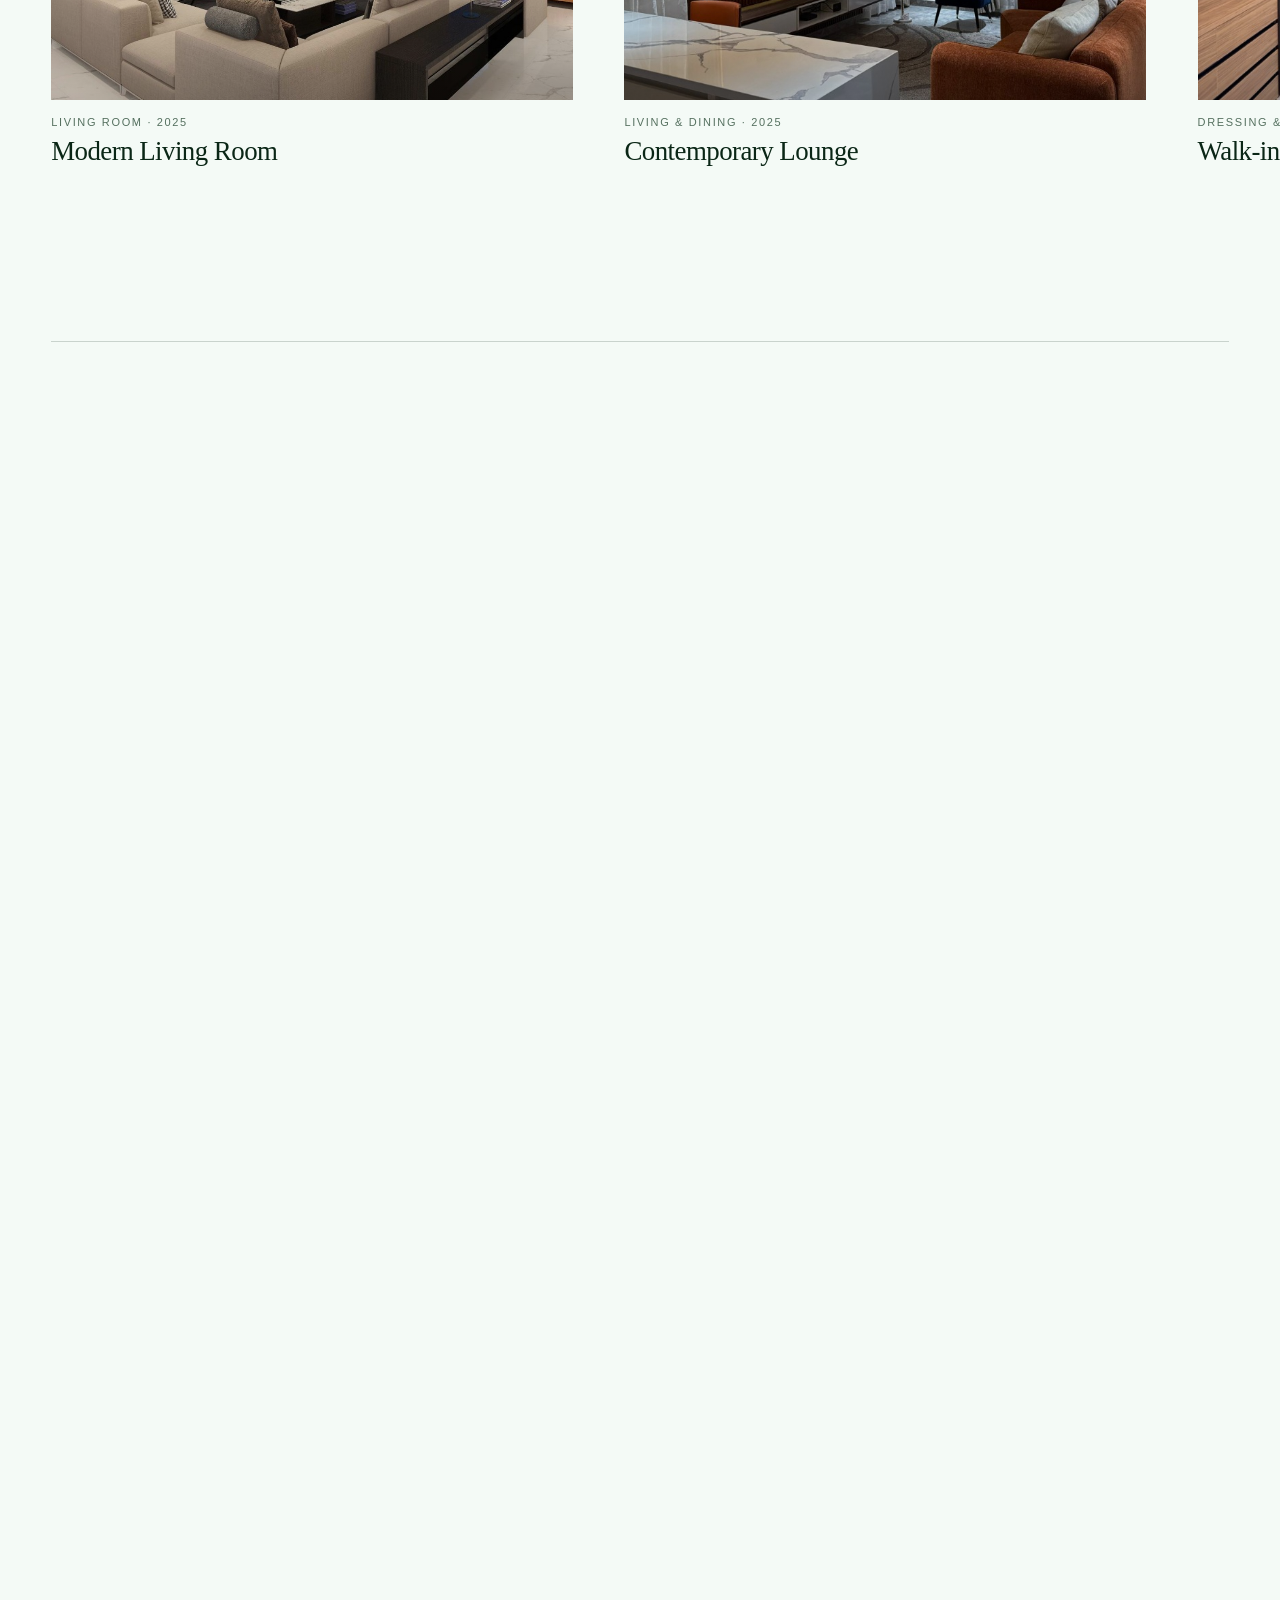
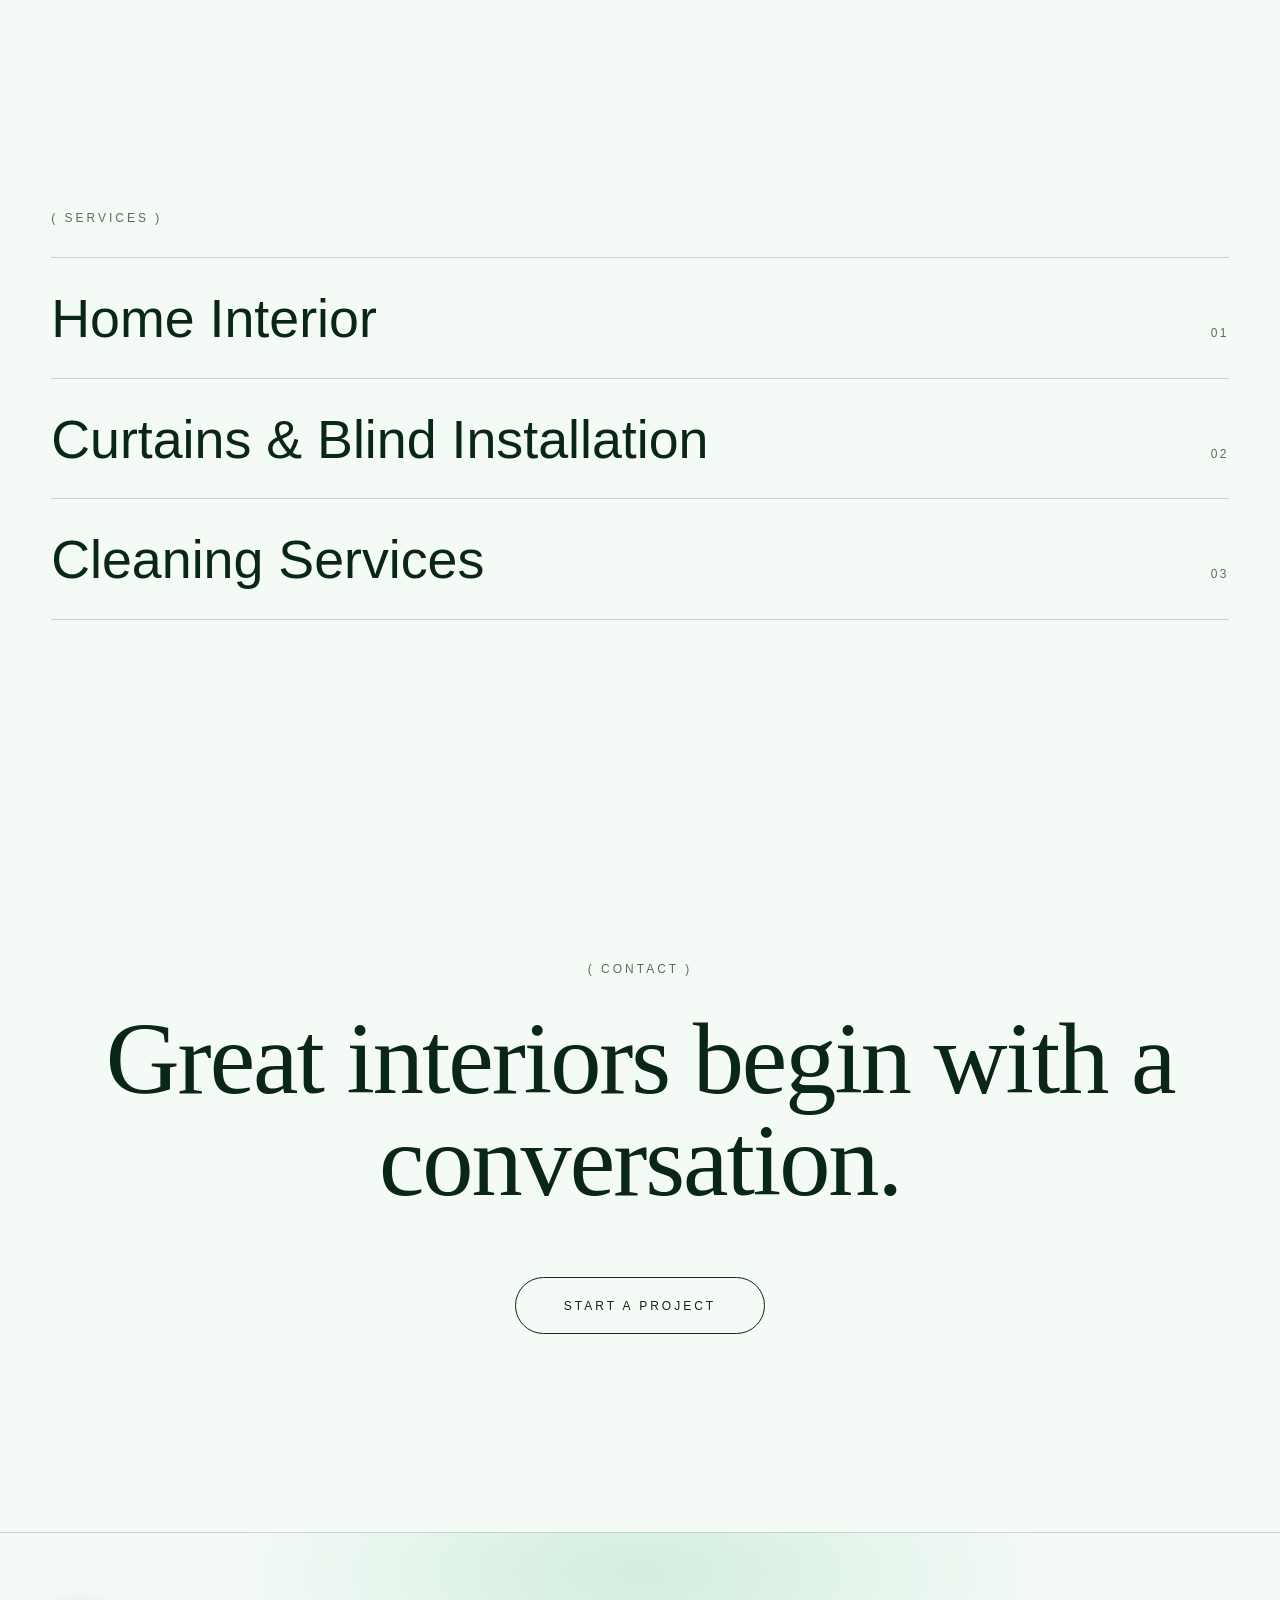
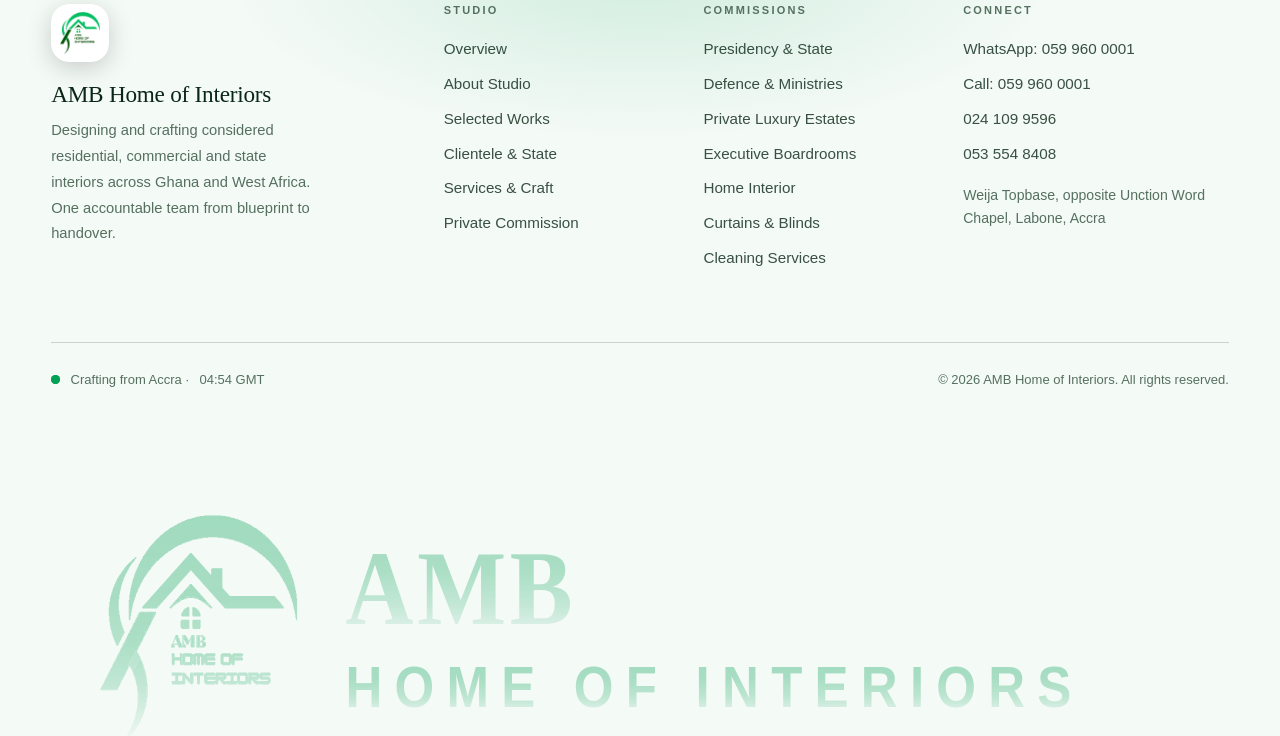
==== commit d23e5a90: "feat: add main stylesheet, homepage script, index structure, and chef atelier image" ====
--- a/index.html
+++ b/index.html
@@ -113,10 +113,10 @@
 <main class="page" id="p-about">
 <div class="pho"><div class="label">( About )</div><h1 class="serif"><span class="line"><span>Design is how </span></span> <span class="line"><span>we think.</span></span></h1></div>
 <div class="band"><div class="ph im3" data-par="0.18"></div></div>
-<section class="about"><div class="rv"><div class="label">( Philosophy )</div><h2 class="serif">Quiet luxury, built with precision.</h2><p>We believe a great interior is felt before it is seen. Every project begins with listening, then proportion, light and material — resolved in our own workshop and on site by one accountable team.</p></div><div class="video-container rv" style="aspect-ratio:4/5;border-radius:4px;overflow:hidden"><video class="video-clickable" autoplay muted loop playsinline preload="auto" poster="images/dining-space-poster.jpg" src="images/dining-space-1.mp4" data-video-src="images/dining-space-1.mp4" data-video-title="Quiet Luxury · Dining Architecture" style="width:100%;height:100%;object-fit:cover;display:block;"><source src="images/dining-space-1.mp4" type="video/mp4"></video></div></section>
+<section class="about"><div class="rv"><div class="label">( Philosophy )</div><h2 class="serif">Quiet luxury, built with precision.</h2><p>We believe a great interior is felt before it is seen. Every project begins with listening, then proportion, light and material — resolved in our own workshop and on site by one accountable team.</p></div><div class="ph im15 rv" style="aspect-ratio:4/5;border-radius:4px;overflow:hidden"></div></section>
 <section><div class="stats"><div><b class="serif" data-count="3">0</b><span>Years in service</span></div><div><b class="serif" data-count="300" data-suffix="+">0</b><span>Over 300 spaces</span></div><div><b class="serif" data-count="8" data-suffix="+">0</b><span>Landmark clientele</span></div></div></section>
 <section><div class="label">( Process )</div><div class="svc"><a>Listen &amp; discover <span>01</span></a><a>Concept &amp; materials <span>02</span></a><a>Detail &amp; engineer <span>03</span></a><a>Build &amp; handover <span>04</span></a></div></section>
-<section><div class="label">( Principles )</div><div class="team rv"><div><div class="ph im8"></div><h4 class="serif">Light</h4><small>Layered, warm, never harsh</small></div><div><div class="ph im6"></div><h4 class="serif">Material</h4><small>Stone, timber, metal</small></div><div><div class="ph im9"></div><h4 class="serif">Proportion</h4><small>Volume with rhythm</small></div><div><div class="ph im11"></div><h4 class="serif">Craft</h4><small>Detailed by hand</small></div></div></section>
+<section><div class="label">( Principles )</div><div class="team rv"><div><div class="ph im8"></div><h4 class="serif">Light</h4><small>Layered, warm, never harsh</small></div><div><div class="ph im12"></div><h4 class="serif">Material</h4><small>Stone, timber, metal</small></div><div><div class="ph im9"></div><h4 class="serif">Proportion</h4><small>Volume with rhythm</small></div><div><div class="ph im11"></div><h4 class="serif">Craft</h4><small>Detailed by hand</small></div></div></section>
 
 <section class="about-craft-section rv">
   <div class="about-craft-header">
@@ -146,17 +146,13 @@
 </main>
 
 <main class="page" id="p-projects">
-<div class="projects-hero-wrap" id="projects-hero-wrap" data-video-src="images/living%20room%20video%203.MOV" data-video-title="Living Space &amp; Architectural Drapery Reel">
-  <video class="projects-hero-video video-clickable" id="projects-hero-video" autoplay muted loop playsinline webkit-playsinline preload="auto">
+<div class="projects-hero-wrap" id="projects-hero-wrap">
+  <video class="projects-hero-video" id="projects-hero-video" autoplay muted loop playsinline webkit-playsinline preload="auto">
     <source src="images/living%20room%20video%203.MOV" type="video/mp4">
     <source src="images/living%20room%20video%203.MOV" type="video/quicktime">
   </video>
-  <button class="projects-hero-badge" type="button" aria-label="Watch full video with sound">
-    <svg viewBox="0 0 24 24" width="14" height="14" fill="currentColor"><polygon points="6,4 20,12 6,20"/></svg>
-    <span>Watch Architectural Reel</span>
-  </button>
 </div>
-<div class="chips"><button class="on" data-f="all">All</button><button data-f="living">Living</button><button data-f="kitchen">Kitchens</button><button data-f="dining">Dining</button><button data-f="cleaning">Cleaning</button></div>
+<div class="chips"><button class="on" data-f="all">All</button><button data-f="living">Living</button><button data-f="bedroom">Bedrooms</button><button data-f="cleaning">Cleaning</button></div>
 <div class="grid"></div>
 
 <section class="projects-cleaning-section rv" id="projects-cleaning-reel">
--- a/css/style.css
+++ b/css/style.css
@@ -497,19 +497,18 @@
 .ph{background-position:var(--pos,center)}.hero .ph::before{display:none}
 .ph::after{background:linear-gradient(transparent 62%,rgba(0,0,0,.28));mix-blend-mode:normal}
 .hero .ph::after,.prh>.ph::after{background:linear-gradient(rgba(0,0,0,.3),rgba(0,0,0,.08) 40%,rgba(0,0,0,.68))}
-.im1{--img:url("../images/01-dark-kitchen.jpg");--pos:center 55%}
+.im1{--img:url("../images/12-modern-living-room.jpg");--pos:center 55%}
 .im2{--img:url("../images/02-twin-bedroom-suite.jpg");--pos:center 50%}
 .im3{--img:url("../images/living%20room%201.jpeg");}
 .im4{--img:url("../images/04-master-bedroom-suite.jpg");--pos:center 50%}
-.im5{--img:url("../images/05-dark-dining-halo-lights.jpg");}
-.im6{--img:url("../images/chefs-atelier.jpg");--pos:center 50%}
+.im5{--img:url("../images/15-contemporary-lounge.jpg");}
+.im6{--img:url("../images/12-modern-living-room.jpg");--pos:center 50%}
 .im7{--img:url("../images/07-modern-living-blue-curtains.jpg");--pos:center 55%}
 .im8{--img:url("../images/interior%201.jpeg");--pos:center 40%}
 .im9{--img:url("../images/living%20room%202.jpeg");--pos:center 28%}
 .im10{--img:url("../images/10-grand-hall-chandelier.jpg");--pos:center 50%}
 .im11{--img:url("../images/kyoto-suite.jpg");}
 .im12{--img:url("../images/12-modern-living-room.jpg");--pos:center 50%}
-.im13{--img:url("../images/13-curved-wood-kitchen.png");}
 .im15{--img:url("../images/15-contemporary-lounge.jpg");--pos:center 50%}
 .im16{--img:url("../images/16-lumina-master-suite.jpg");--pos:center 50%}
 .im17{--img:url("../images/17-glass-spa-ensuite.jpg");--pos:center 50%}
@@ -559,80 +558,46 @@
 }
 @media (prefers-reduced-motion:reduce){.gal .gallery-thumb .ph,.gallery-open,.viewer-close,.viewer-arrow,.viewer-thumb{transition:none}}
 
-/* ── Interactive Clickable Videos & Cinematic Video Viewer ────── */
-.video-clickable {
-  cursor: pointer;
-  transition: transform .4s cubic-bezier(.19,1,.22,1), filter .3s ease;
-}
-.video-container, .home-media-media, .projects-hero-wrap {
-  position: relative;
-  cursor: pointer;
-}
-.video-container:hover video, .home-media-media:hover video {
-  filter: brightness(1.06);
-}
-.video-play-badge {
-  display: none !important;
-}
-.video-container:hover .video-play-badge,
-.home-media-card:hover .video-play-badge,
-.clientele-media-card:hover .video-play-badge,
-.about-craft-card:hover .video-play-badge,
-.projects-hero-wrap:hover .video-play-badge {
-  transform: translate(-50%, -50%) scale(1.08);
-  background: rgba(20, 22, 24, 0.92);
-  border-color: rgba(255, 255, 255, 0.45);
-  box-shadow: 0 16px 40px rgba(0,0,0,0.5);
-}
-.video-play-badge svg {
-  width: 13px;
-  height: 13px;
-  fill: currentColor;
-  transition: transform .25s ease;
-}
-.video-container:hover .video-play-badge svg,
-.home-media-card:hover .video-play-badge svg {
-  transform: scale(1.15);
-}
-
-/* Hero video presentation */
-.hero-slide-video {
+/* ── Automatic Inline Videos (No Play Badges or Icons) ─────────── */
+video {
+  pointer-events: auto;
+}
+.hero-slide-video,
+.projects-hero-video,
+.project-card-video,
+.cleaning-video-card video,
+.about-craft-card video,
+.home-reel-grid video {
   width: 100%;
   height: 100%;
   object-fit: cover;
   display: block;
 }
-.hero-video-badge {
-  position: absolute;
-  top: clamp(1.2rem, 3.5vw, 2.5rem);
-  right: clamp(1.2rem, 4vw, 3.5rem);
-  z-index: 6;
-  display: inline-flex;
-  align-items: center;
-  gap: .55rem;
-  padding: .65rem 1.15rem;
-  border-radius: 9999px;
-  background: rgba(12, 14, 16, 0.72);
-  backdrop-filter: blur(12px);
-  -webkit-backdrop-filter: blur(12px);
-  border: 1px solid rgba(255, 255, 255, 0.22);
-  color: #fff;
-  font-family: inherit;
-  font-size: .68rem;
-  letter-spacing: .16em;
-  text-transform: uppercase;
-  cursor: pointer;
-  transition: background .3s, transform .3s, border-color .3s, box-shadow .3s;
-  box-shadow: 0 10px 25px rgba(0,0,0,0.3);
-}
-.hero-video-badge:hover {
-  background: rgba(22, 24, 27, 0.92);
-  transform: translateY(-2px);
-  border-color: rgba(255, 255, 255, 0.45);
-}
-.hero-video-badge svg {
-  fill: currentColor;
-}
+
+/* Hide all play buttons, watch reel badges, and overlays completely */
+.hero-video-badge,
+.hero-slide-play-cta,
+.projects-hero-badge,
+.video-play-badge {
+  display: none !important;
+  visibility: hidden !important;
+  opacity: 0 !important;
+  pointer-events: none !important;
+  width: 0 !important;
+  height: 0 !important;
+}
+
+/* Ensure mobile Safari/Chrome never shows native play overlays */
+video::-webkit-media-controls,
+video::-webkit-media-controls-start-playback-button,
+video::-webkit-media-controls-play-button,
+video::-webkit-media-controls-panel,
+video::-webkit-media-controls-overlay-play-button {
+  display: none !important;
+  -webkit-appearance: none !important;
+  opacity: 0 !important;
+}
+
 .hero-slide-actions {
   display: flex;
   align-items: center;
@@ -643,67 +608,10 @@
 .hero-slide-actions .hero-slide-cta {
   margin-top: 0;
 }
-.hero-slide-play-cta {
-  display: inline-flex;
-  align-items: center;
-  gap: .65rem;
-  padding: .65rem 1.25rem;
-  border-radius: 9999px;
-  background: rgba(255, 255, 255, 0.14);
-  backdrop-filter: blur(10px);
-  -webkit-backdrop-filter: blur(10px);
-  border: 1px solid rgba(255, 255, 255, 0.28);
-  color: #fff;
-  font-family: inherit;
-  font-size: .72rem;
-  letter-spacing: .14em;
-  text-transform: uppercase;
-  cursor: pointer;
-  transition: background .25s ease, transform .25s ease, border-color .25s ease;
-}
-.hero-slide-play-cta:hover {
-  background: rgba(255, 255, 255, 0.25);
-  transform: translateY(-2px);
-  border-color: rgba(255, 255, 255, 0.5);
-}
-.hero-slide-play-cta svg {
-  fill: currentColor;
-}
-
-/* Projects Hero video click trigger */
+
 .projects-hero-wrap {
   position: relative;
   overflow: hidden;
-}
-.projects-hero-badge {
-  position: absolute;
-  bottom: clamp(1.5rem, 4vw, 3rem);
-  left: 4vw;
-  z-index: 4;
-  display: inline-flex;
-  align-items: center;
-  gap: .6rem;
-  padding: .7rem 1.3rem;
-  border-radius: 9999px;
-  background: rgba(14, 15, 17, 0.75);
-  backdrop-filter: blur(10px);
-  -webkit-backdrop-filter: blur(10px);
-  border: 1px solid rgba(255, 255, 255, 0.25);
-  color: #fff;
-  font-family: inherit;
-  font-size: .72rem;
-  letter-spacing: .15em;
-  text-transform: uppercase;
-  cursor: pointer;
-  transition: background .3s, transform .3s, border-color .3s;
-}
-.projects-hero-badge:hover {
-  background: rgba(24, 25, 28, 0.95);
-  transform: translateY(-2px);
-  border-color: rgba(255, 255, 255, 0.5);
-}
-.projects-hero-badge svg {
-  fill: currentColor;
 }
 
 /* Cinematic Video Viewer Dialog */
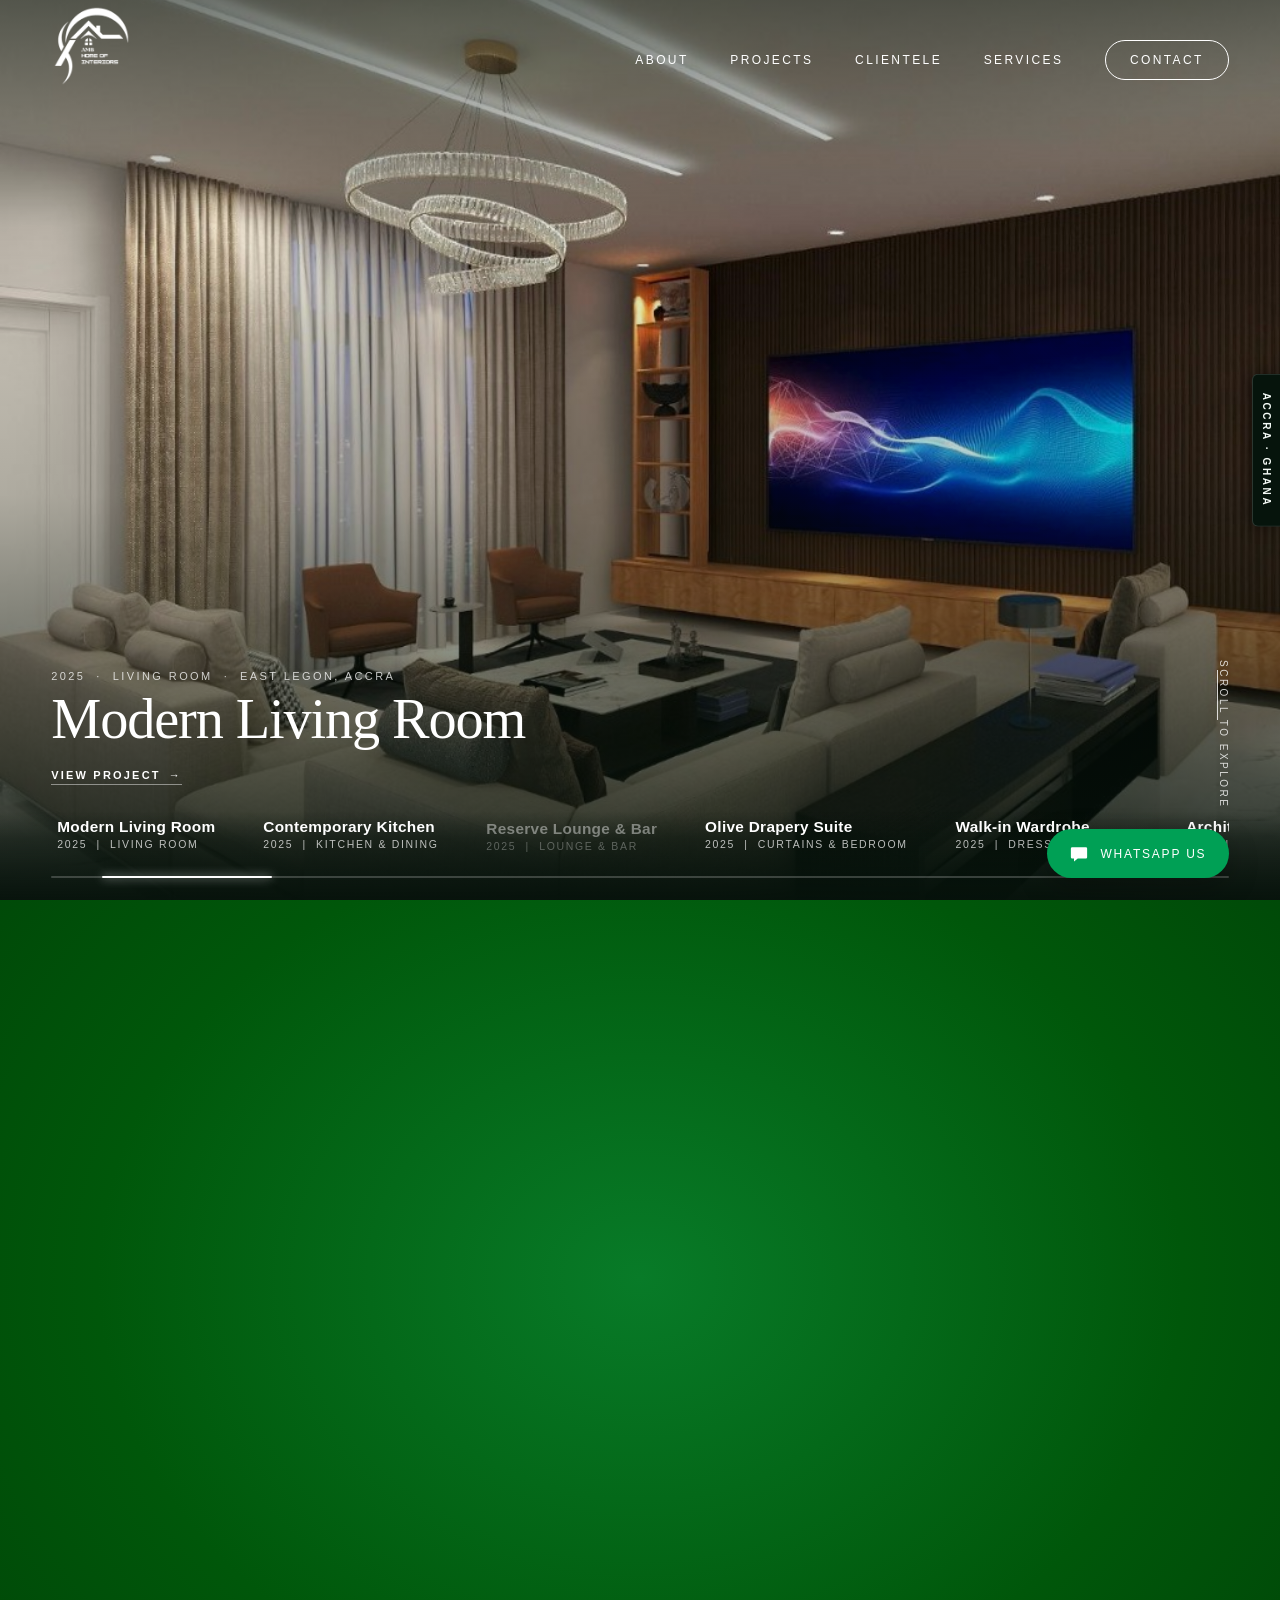
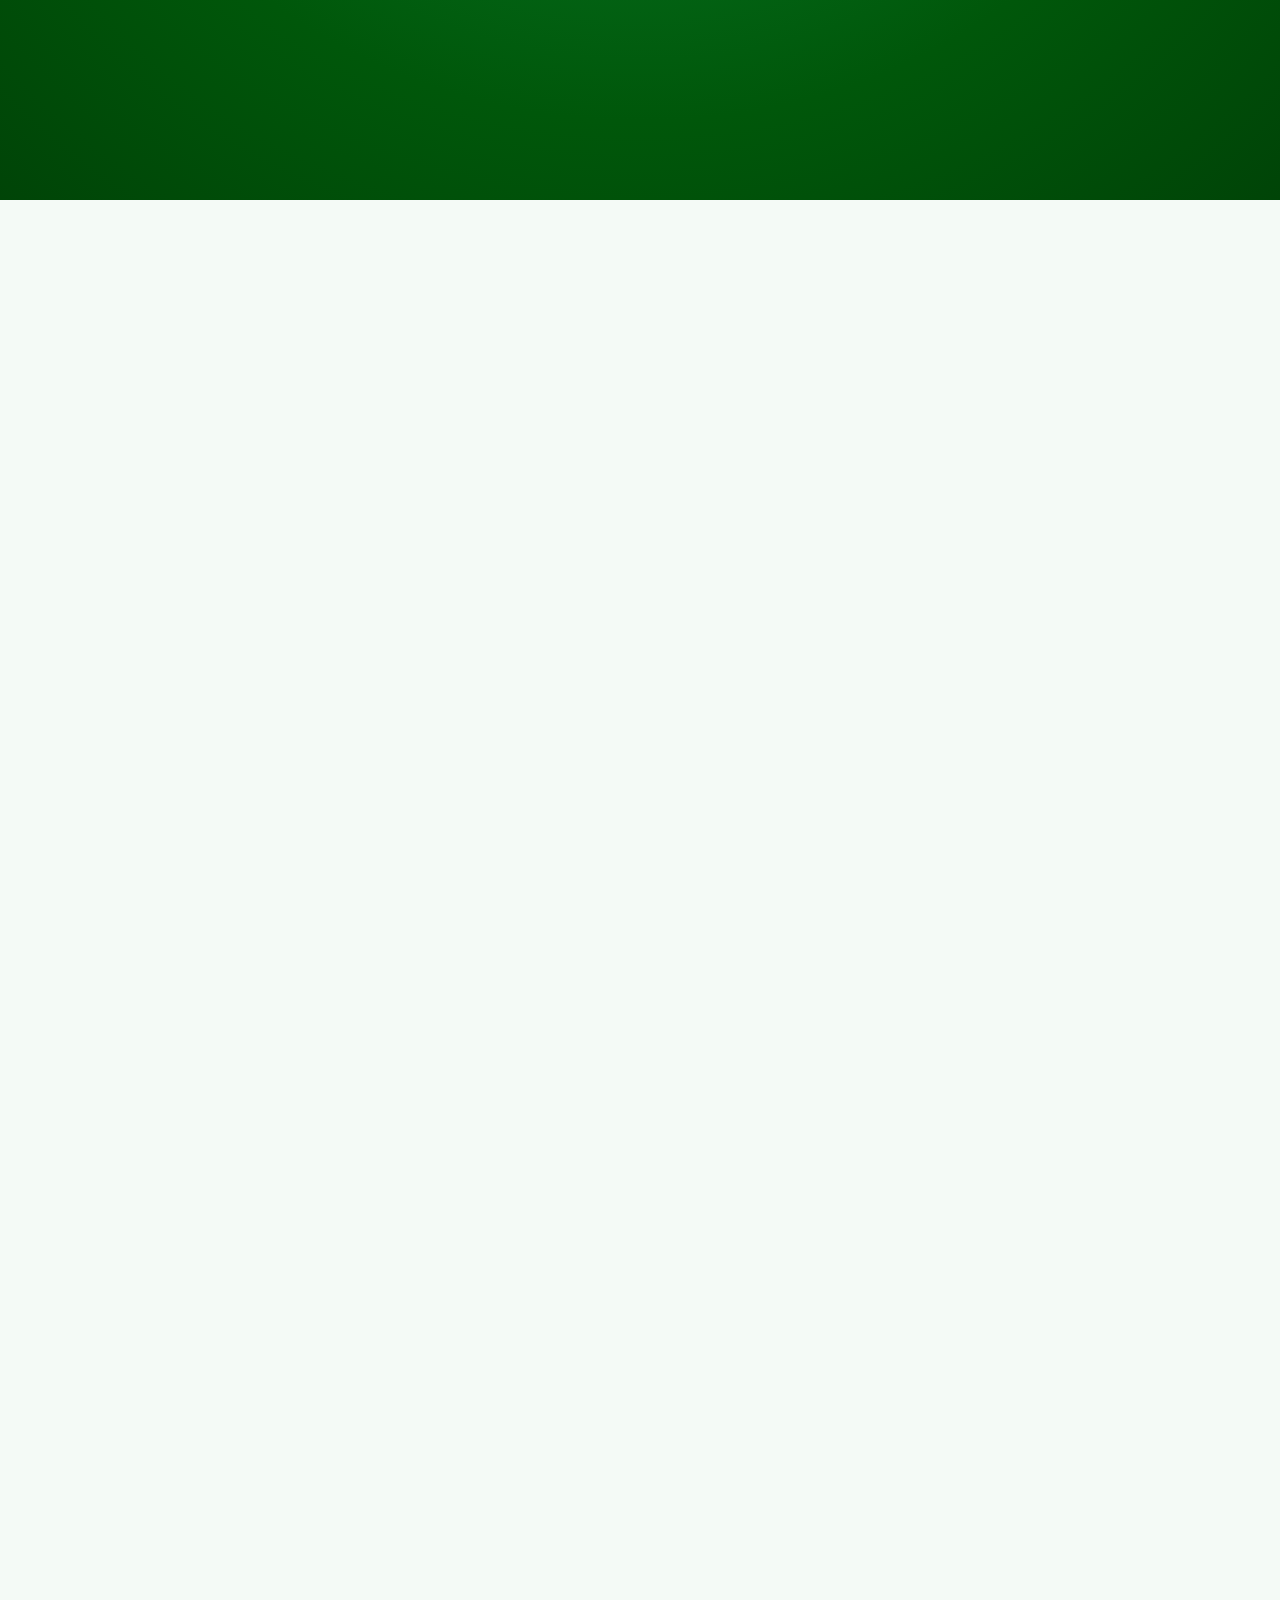
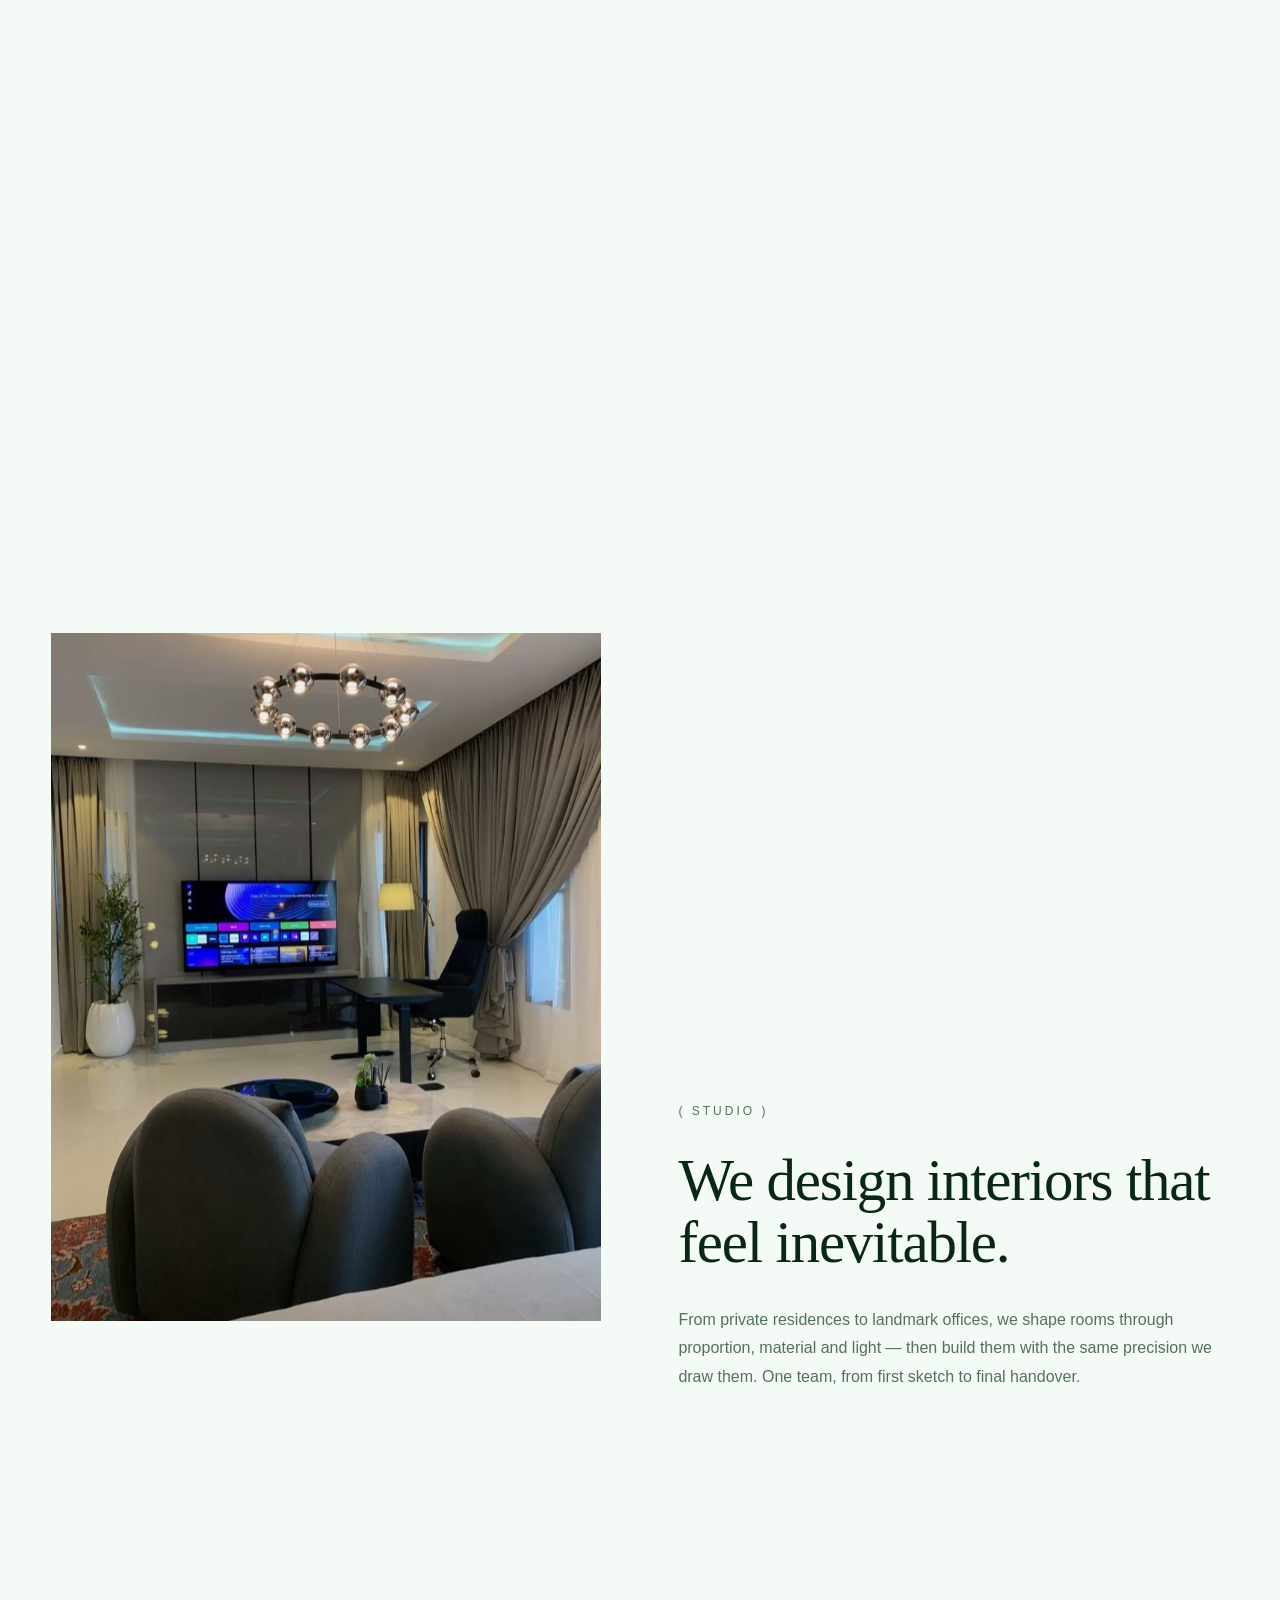
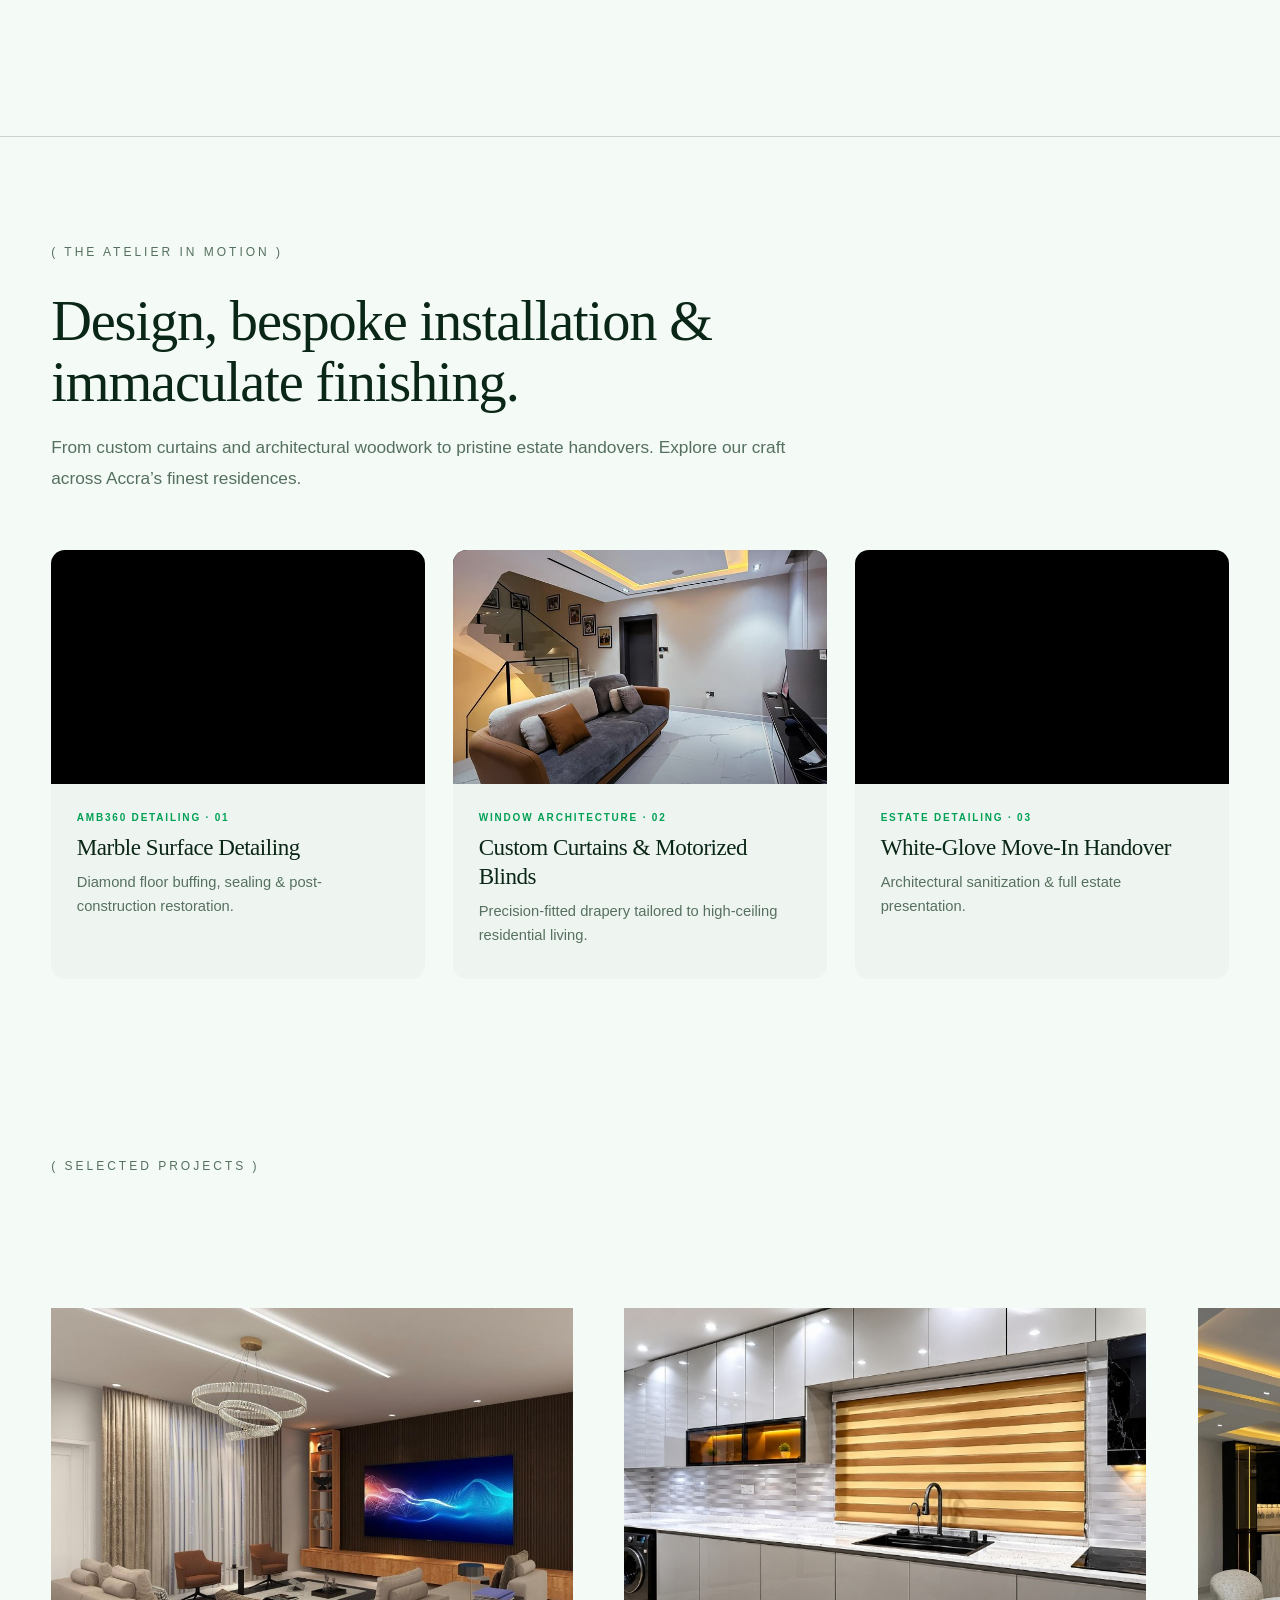
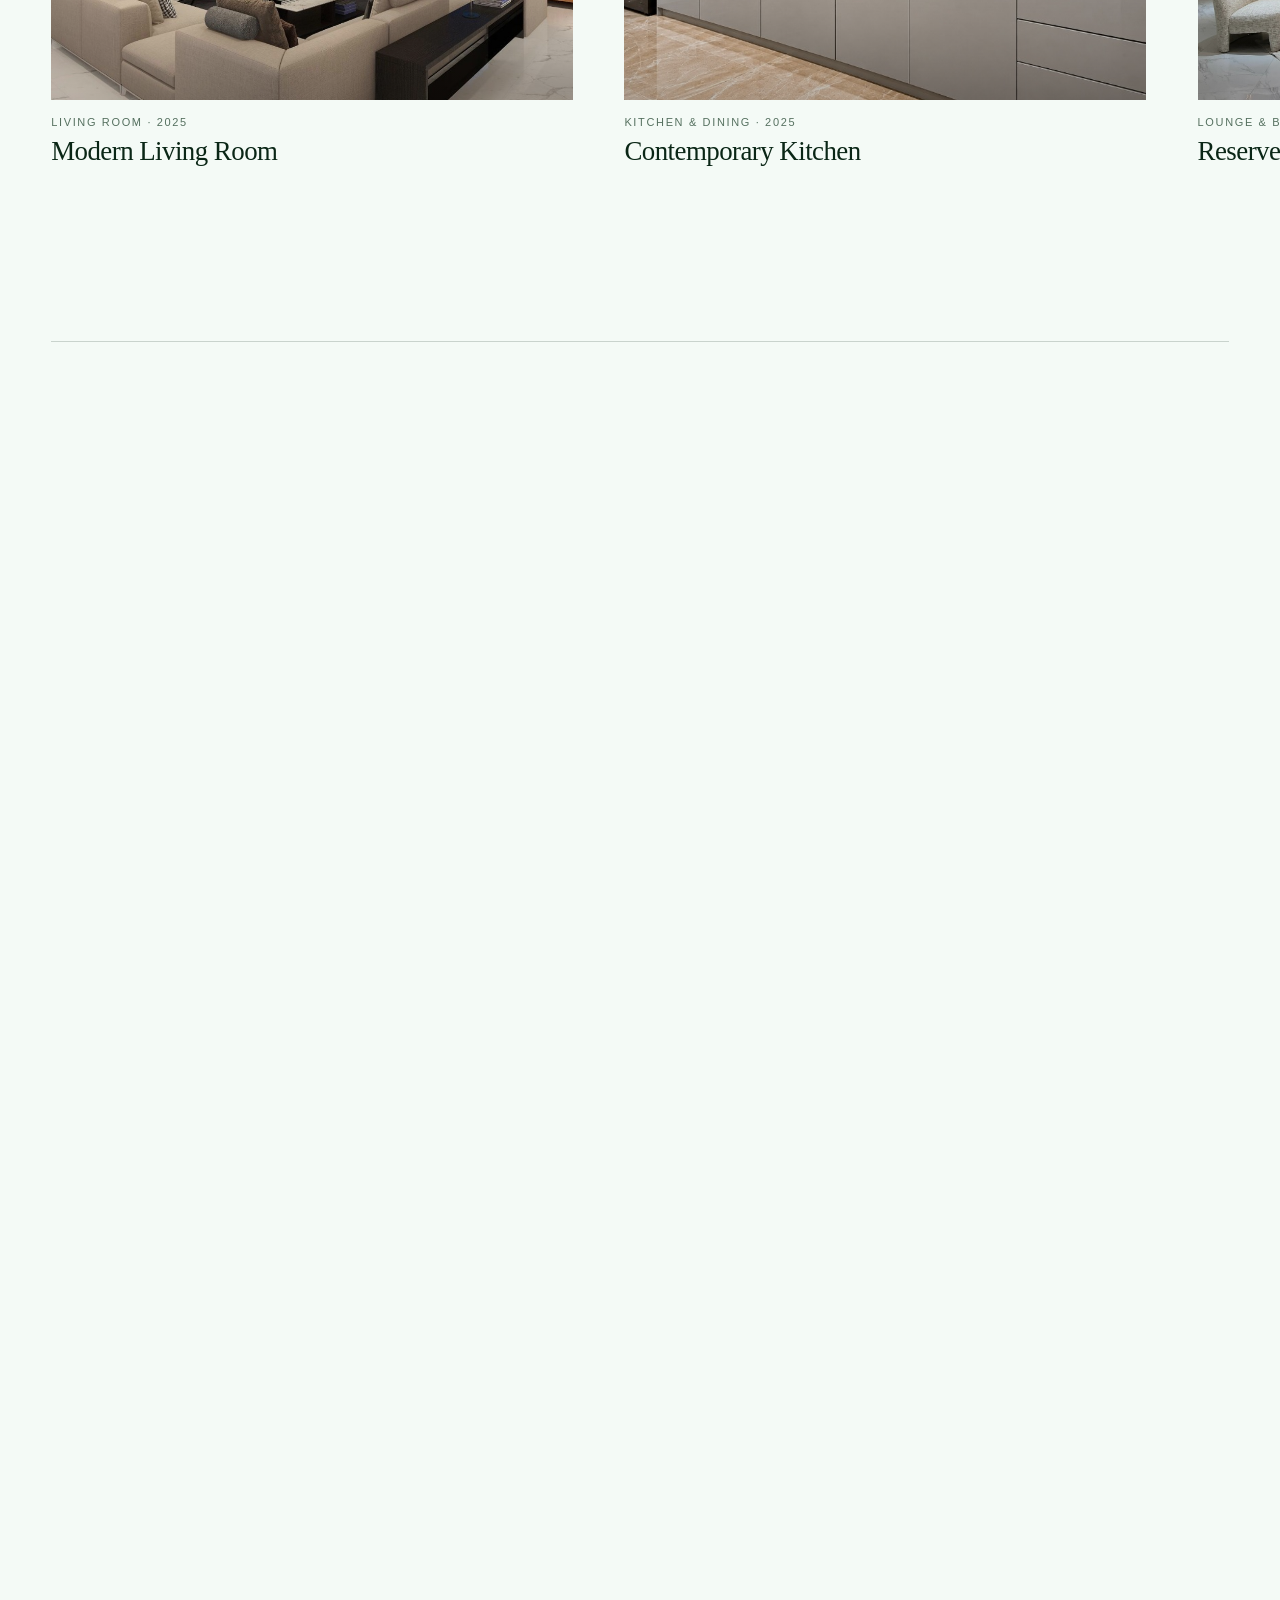
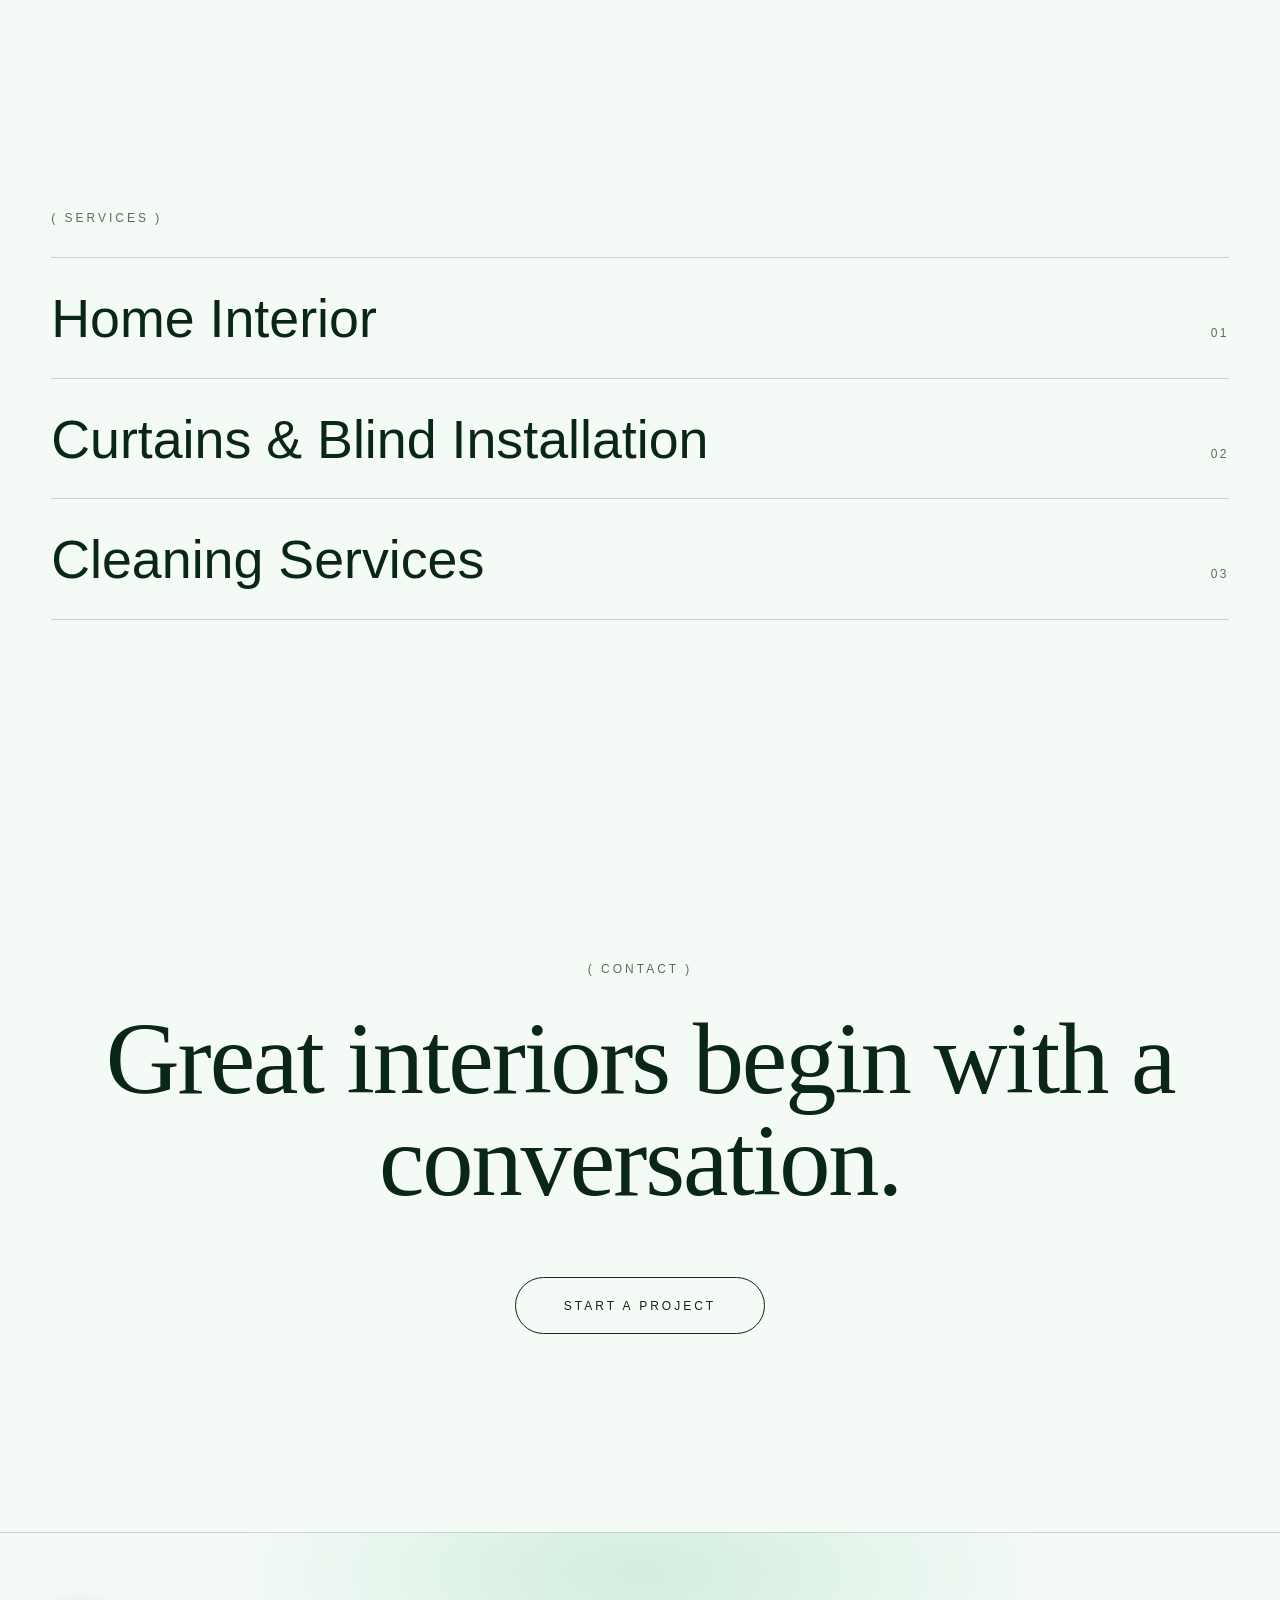
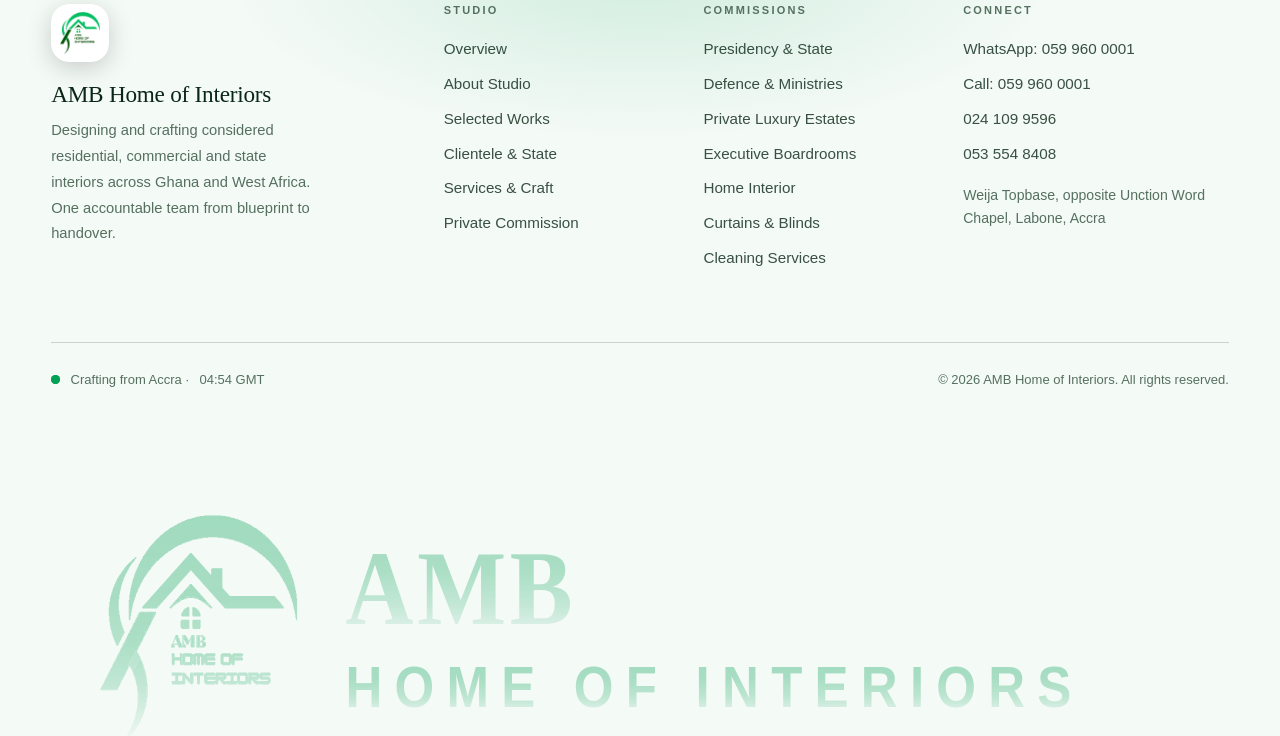
==== commit d21f3417: "feat: add interactive hero slideshow, media assets, and styling for interior design portfolio" ====
--- a/index.html
+++ b/index.html
@@ -112,11 +112,11 @@
 
 <main class="page" id="p-about">
 <div class="pho"><div class="label">( About )</div><h1 class="serif"><span class="line"><span>Design is how </span></span> <span class="line"><span>we think.</span></span></h1></div>
-<div class="band"><div class="ph im3" data-par="0.18"></div></div>
+<div class="band"><div class="ph im27" data-par="0.18"></div></div>
 <section class="about"><div class="rv"><div class="label">( Philosophy )</div><h2 class="serif">Quiet luxury, built with precision.</h2><p>We believe a great interior is felt before it is seen. Every project begins with listening, then proportion, light and material — resolved in our own workshop and on site by one accountable team.</p></div><div class="ph im15 rv" style="aspect-ratio:4/5;border-radius:4px;overflow:hidden"></div></section>
 <section><div class="stats"><div><b class="serif" data-count="3">0</b><span>Years in service</span></div><div><b class="serif" data-count="300" data-suffix="+">0</b><span>Over 300 spaces</span></div><div><b class="serif" data-count="8" data-suffix="+">0</b><span>Landmark clientele</span></div></div></section>
 <section><div class="label">( Process )</div><div class="svc"><a>Listen &amp; discover <span>01</span></a><a>Concept &amp; materials <span>02</span></a><a>Detail &amp; engineer <span>03</span></a><a>Build &amp; handover <span>04</span></a></div></section>
-<section><div class="label">( Principles )</div><div class="team rv"><div><div class="ph im8"></div><h4 class="serif">Light</h4><small>Layered, warm, never harsh</small></div><div><div class="ph im12"></div><h4 class="serif">Material</h4><small>Stone, timber, metal</small></div><div><div class="ph im9"></div><h4 class="serif">Proportion</h4><small>Volume with rhythm</small></div><div><div class="ph im11"></div><h4 class="serif">Craft</h4><small>Detailed by hand</small></div></div></section>
+<section><div class="label">( Principles )</div><div class="team rv"><div><div class="ph im8"></div><h4 class="serif">Light</h4><small>Layered, warm, never harsh</small></div><div><div class="ph im12"></div><h4 class="serif">Material</h4><small>Stone, timber, metal</small></div><div><div class="ph im27"></div><h4 class="serif">Proportion</h4><small>Volume with rhythm</small></div><div><div class="ph im28"></div><h4 class="serif">Craft</h4><small>Detailed by hand</small></div></div></section>
 
 <section class="about-craft-section rv">
   <div class="about-craft-header">
@@ -212,8 +212,8 @@
 
 <main class="page" id="p-services">
 <div class="pho"><div class="label">( Services )</div><h1 class="serif"><span class="line"><span>Design </span></span> <span class="line"><span>meets purpose.</span></span></h1></div>
-<div class="sv"><div class="ph im3 rv"></div><div class="rv"><h2 class="serif">Home Interior</h2><p>From initial concept and space planning to bespoke joinery and final styling. We craft harmonious, timeless living spaces tailored to your lifestyle and architectural proportions.</p><ul><li>Complete interior styling &amp; design</li><li>Space planning &amp; 3D visualisation</li><li>Bespoke furniture &amp; custom joinery</li><li>Material, colour &amp; lighting curation</li></ul></div></div>
-<div class="sv"><div class="ph im7 rv"></div><div class="rv"><h2 class="serif">Curtains &amp; Blind Installation</h2><p>Bespoke window treatments that filter natural light, enhance privacy, and complete the atmosphere of every room. Precision-measured, custom-crafted, and professionally installed.</p><ul><li>Bespoke curtains &amp; sheer drapes</li><li>Motorized &amp; automated smart blinds</li><li>Roller, Venetian, wooden &amp; blackout blinds</li><li>Architectural track &amp; pelmet installation</li></ul></div></div>
+<div class="sv"><div class="ph im28 rv"></div><div class="rv"><h2 class="serif">Home Interior</h2><p>From initial concept and space planning to bespoke joinery and final styling. We craft harmonious, timeless living spaces tailored to your lifestyle and architectural proportions.</p><ul><li>Complete interior styling &amp; design</li><li>Space planning &amp; 3D visualisation</li><li>Bespoke furniture &amp; custom joinery</li><li>Material, colour &amp; lighting curation</li></ul></div></div>
+<div class="sv"><div class="ph im26 rv"></div><div class="rv"><h2 class="serif">Curtains &amp; Blind Installation</h2><p>Bespoke window treatments that filter natural light, enhance privacy, and complete the atmosphere of every room. Precision-measured, custom-crafted, and professionally installed.</p><ul><li>Bespoke curtains &amp; sheer drapes</li><li>Motorized &amp; automated smart blinds</li><li>Roller, Venetian, wooden &amp; blackout blinds</li><li>Architectural track &amp; pelmet installation</li></ul></div></div>
 <div class="sv"><div class="ph im-clean1 rv"></div><div class="rv"><h2 class="serif">Cleaning Services</h2><p>Powered by our specialized division <a href="https://amb360cleaning.com" target="_blank" rel="noopener" style="text-decoration:underline;color:var(--acc)">AMB360 Cleaning Agency</a>, we provide professional post-construction cleanup, estate detailing, and luxury residential move-in preparation across Accra.</p><ul><li>Post-construction &amp; renovation deep cleaning</li><li>Pre-handover &amp; move-in residential cleaning</li><li>Marble buffing, tile &amp; surface restoration</li><li>High-ceiling dusting &amp; architectural sanitisation</li><li>Upholstery, drapery &amp; carpet detailing</li></ul></div></div>
 
 <div class="cleaning-media-section rv">
@@ -298,9 +298,24 @@
 </main>
 
 <main class="page" id="p-project">
-<div class="prh"><div class="ph g1" id="pj-img"></div><div class="pho"><div class="label" id="pj-c" style="color:inherit"></div><h1 class="serif"><span class="line"><span id="pj-tt"></span></span></h1></div><button class="gallery-open" id="pj-open" type="button">Explore the project <span aria-hidden="true">↗</span></button></div>
+<div class="prh">
+  <div class="ph g1" id="pj-img"></div>
+  <video class="prh-video" id="pj-video" autoplay muted loop playsinline webkit-playsinline preload="auto"></video>
+  <div class="prh-video-scrim" id="pj-video-scrim"></div>
+  <div class="pho" style="position:relative;z-index:3"><div class="label" id="pj-c" style="color:inherit"></div><h1 class="serif"><span class="line"><span id="pj-tt"></span></span></h1></div>
+  <button class="gallery-open" id="pj-open" type="button" style="z-index:4">Explore project <span aria-hidden="true">↗</span></button>
+</div>
 <div class="meta"><div><span>Location</span><b class="serif" id="pj-l"></b></div><div><span>Year</span><b class="serif" id="pj-y"></b></div><div><span>Area</span><b class="serif" id="pj-a"></b></div><div><span>Type</span><b class="serif" id="pj-k"></b></div></div>
 <section class="about" style="grid-template-columns:1fr 2fr"><div class="label rv"><a href="#/projects">← All projects</a></div><p class="serif rv" id="pj-d" style="font-size:clamp(1.5rem,2.8vw,2.6rem);line-height:1.3;color:var(--fg);max-width:none"></p></section>
+<div class="project-showcase rv" id="pj-showcase">
+  <div class="project-showcase-inner">
+    <img id="pj-full-img" class="project-full-photo" src="" alt="" loading="lazy">
+    <div class="project-showcase-caption">
+      <span class="label" id="pj-full-caption"></span>
+      <span class="label" style="opacity:0.7">Click to expand ↗</span>
+    </div>
+  </div>
+</div>
 <div class="gal" id="pj-g"></div>
 <a class="nx" id="pj-n" href="#"><div class="label">( Next project )</div><h2 class="serif" id="pj-nt"></h2></a>
 </main>
--- a/css/style.css
+++ b/css/style.css
@@ -448,6 +448,13 @@
 .g5{--g:linear-gradient(150deg,#241c14,#5e4a30 45%,#e0c8a0 78%,#33281c)}.g6{--g:linear-gradient(135deg,#1a1d1c,#56635d 50%,#c6cfc6 82%,#262b29)}
 .prh{height:100vh;height:100svh;position:relative;display:flex;align-items:flex-end;overflow:hidden}.prh>.ph{position:absolute;inset:-2%;animation:zoom 28s ease-in-out infinite alternate;filter:contrast(1.06) saturate(1.04)}.prh .pho{min-height:0;padding:0 4vw 8vh;position:relative;z-index:2;color:#f4faf6;width:100%}
 .meta{display:grid;grid-template-columns:repeat(4,1fr);gap:3vw;padding:6vh 4vw;border-bottom:1px solid var(--line)}.meta span{display:block;color:var(--mut);font-size:11px;letter-spacing:.2em;text-transform:uppercase;margin-bottom:.6rem}.meta b{font-weight:400;font-size:1.3rem}
+.project-showcase{padding:0 4vw 12vh;width:100%}
+.project-showcase-inner{position:relative;width:100%;max-width:1400px;margin:0 auto;border-radius:4px;overflow:hidden;background:#0d1611;border:1px solid var(--line);box-shadow:0 24px 60px rgba(0,0,0,.4);cursor:zoom-in}
+.project-full-photo{display:block;width:100%;height:auto;max-height:85vh;object-fit:cover;object-position:center;transition:transform .7s cubic-bezier(.19,1,.22,1)}
+.project-showcase-inner:hover .project-full-photo{transform:scale(1.015)}
+.project-showcase-caption{display:flex;justify-content:space-between;align-items:center;padding:1.2rem 1.8rem;background:rgba(10,18,14,.9);border-top:1px solid rgba(255,255,255,.08);backdrop-filter:blur(8px)}
+.project-showcase-caption .label{margin:0;color:var(--mut);font-size:11px;letter-spacing:.16em;text-transform:uppercase}
+@media (max-width:800px){.project-showcase{padding:0 4vw 8vh}.project-full-photo{max-height:60vh}}
 .gal{display:grid;grid-template-columns:1fr 1fr;gap:2vw;padding:0 4vw 12vh}.gal .gallery-thumb{display:block;position:relative;width:100%;aspect-ratio:4/5;padding:0;border:0;background:var(--line);overflow:hidden;cursor:zoom-in}.gal .gallery-thumb:nth-child(1),.gal .gallery-thumb:nth-child(4){grid-column:span 2;aspect-ratio:16/10}.gal .gallery-photo{display:block;width:100%;height:100%;object-fit:cover;transition:transform .8s cubic-bezier(.19,1,.22,1)}.gal .gallery-thumb:hover .gallery-photo{transform:scale(1.025)}.gal .gallery-thumb:focus-visible,.viewer-thumb:focus-visible,.viewer-arrow:focus-visible,.viewer-close:focus-visible,.gallery-open:focus-visible{outline:2px solid var(--acc);outline-offset:4px}
 .nx{display:block;padding:18vh 4vw;text-align:center;border-top:1px solid var(--line)}.nx h2{font-size:clamp(2.5rem,8vw,8rem);line-height:1;transition:letter-spacing .8s cubic-bezier(.19,1,.22,1),color .5s}.nx:hover h2{letter-spacing:.03em;color:var(--acc)}
 @media (max-width:800px){.meta{grid-template-columns:1fr 1fr}.gal{grid-template-columns:1fr}.gal .gallery-thumb:nth-child(n){grid-column:auto;aspect-ratio:4/5}}
@@ -520,6 +527,13 @@
 .im23,.im-clean5{--img:url("../images/cleaning-home.jpeg");--pos:center 50%}
 .im24{--img:url("../images/24-modern-living-curtains.jpg");--pos:center 50%}
 .im25{--img:url("../images/25-amb360-estate-cleaning.jpg");--pos:center 50%}
+.im26{--img:url("../images/26-olive-bedroom-drapery.jpg");--pos:center 50%}
+.im27{--img:url("../images/27-double-height-grand-salon.jpg");--pos:center 50%}
+.im28{--img:url("../images/28-cove-lounge-bar.jpg");--pos:center 50%}
+.im29{--img:url("../images/29-contemporary-kitchen.jpg");--pos:center 50%}
+
+.prh-video{position:absolute;inset:0;width:100%;height:100%;object-fit:cover;z-index:1;display:none}
+.prh-video-scrim{position:absolute;inset:0;background:linear-gradient(rgba(0,0,0,.35),rgba(0,0,0,.1) 40%,rgba(0,0,0,.75));z-index:2;pointer-events:none;display:none}
 
 .lg{display:block;background-image:url("../images/logo.png");background-size:contain;background-repeat:no-repeat;background-position:center}
 
